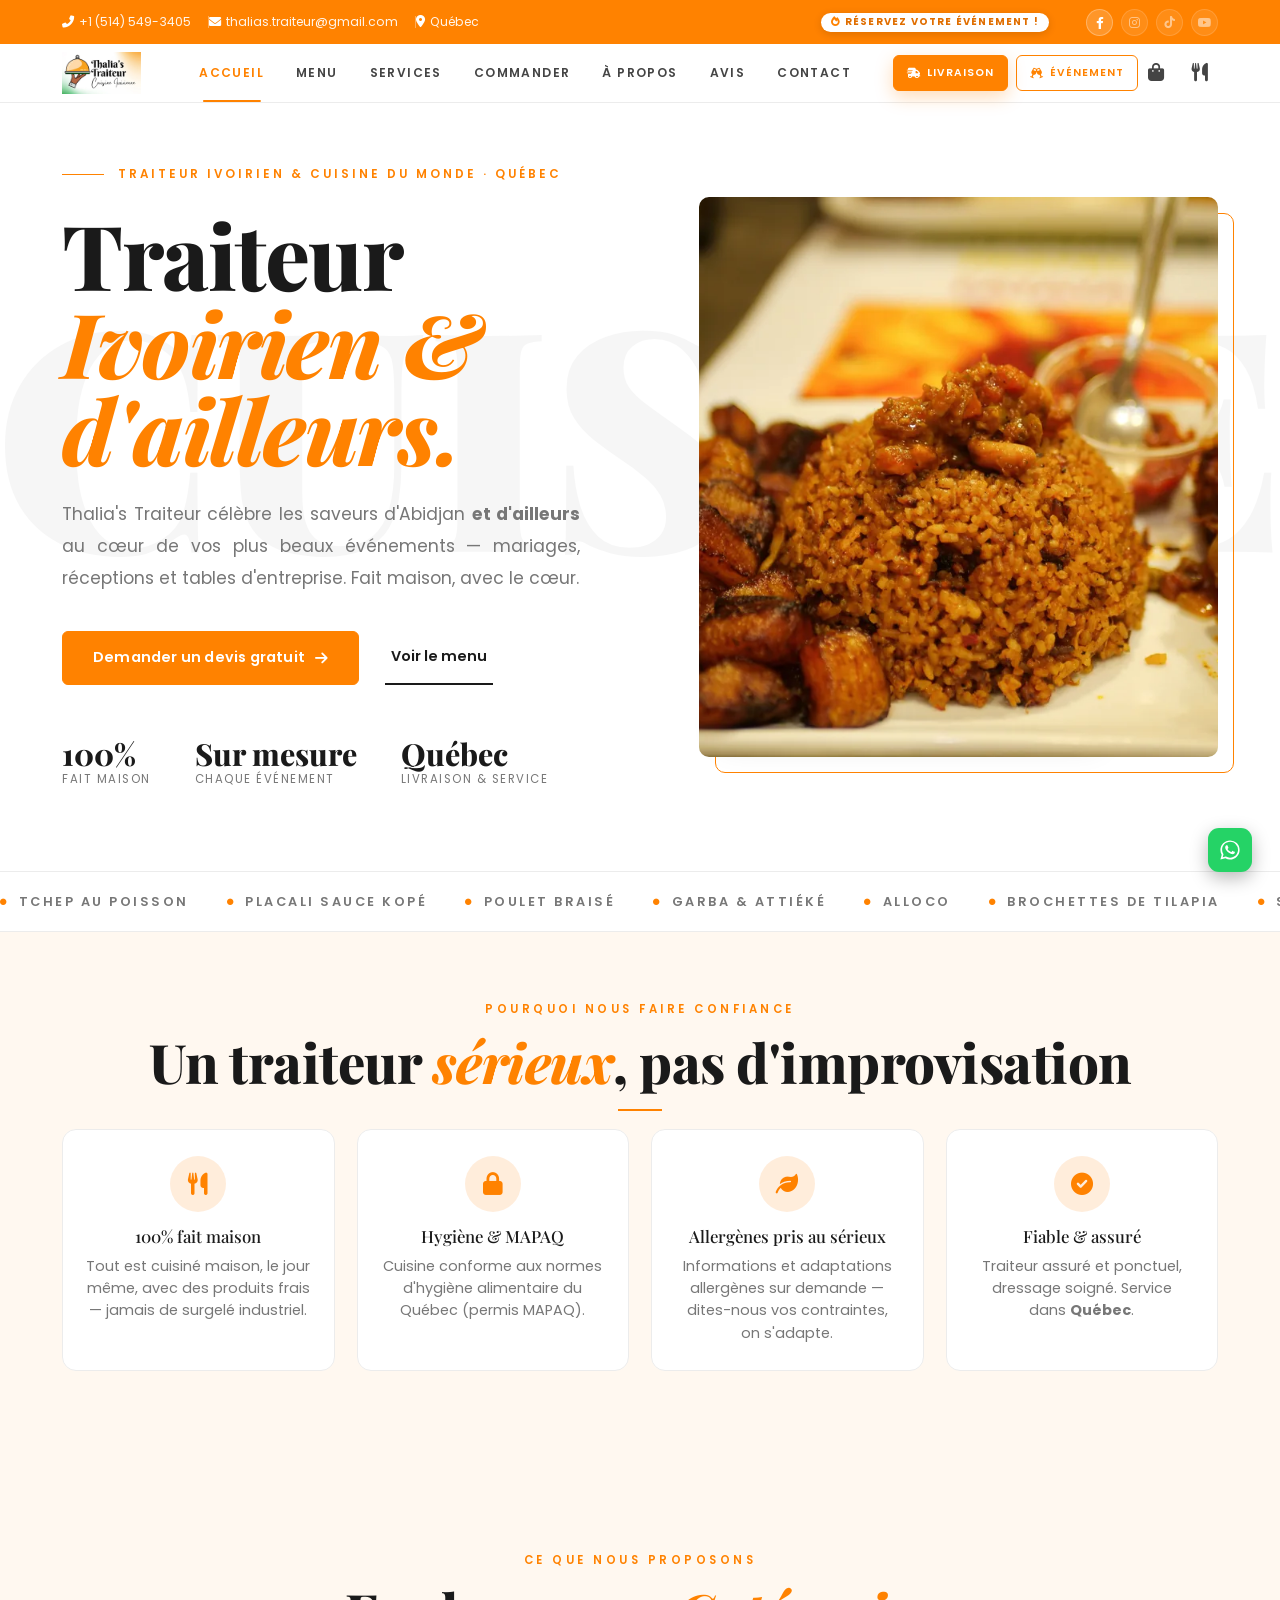
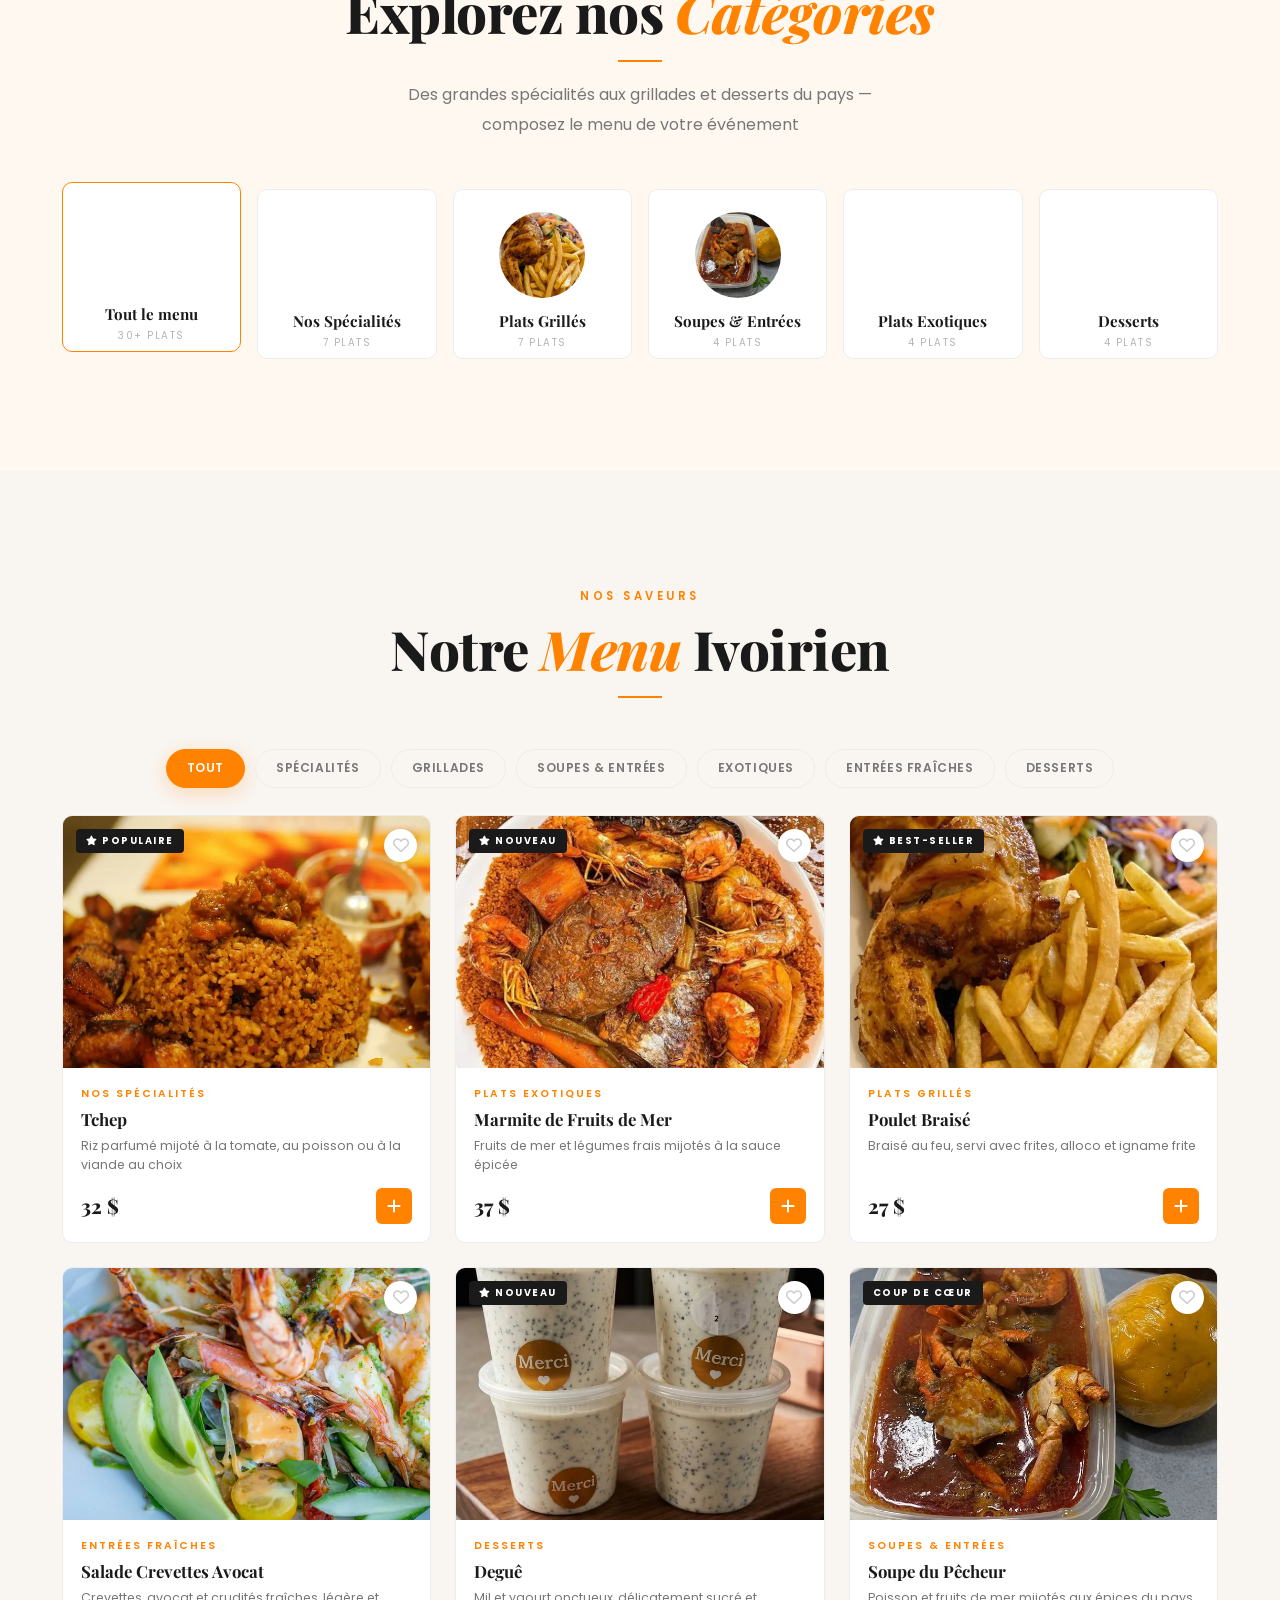
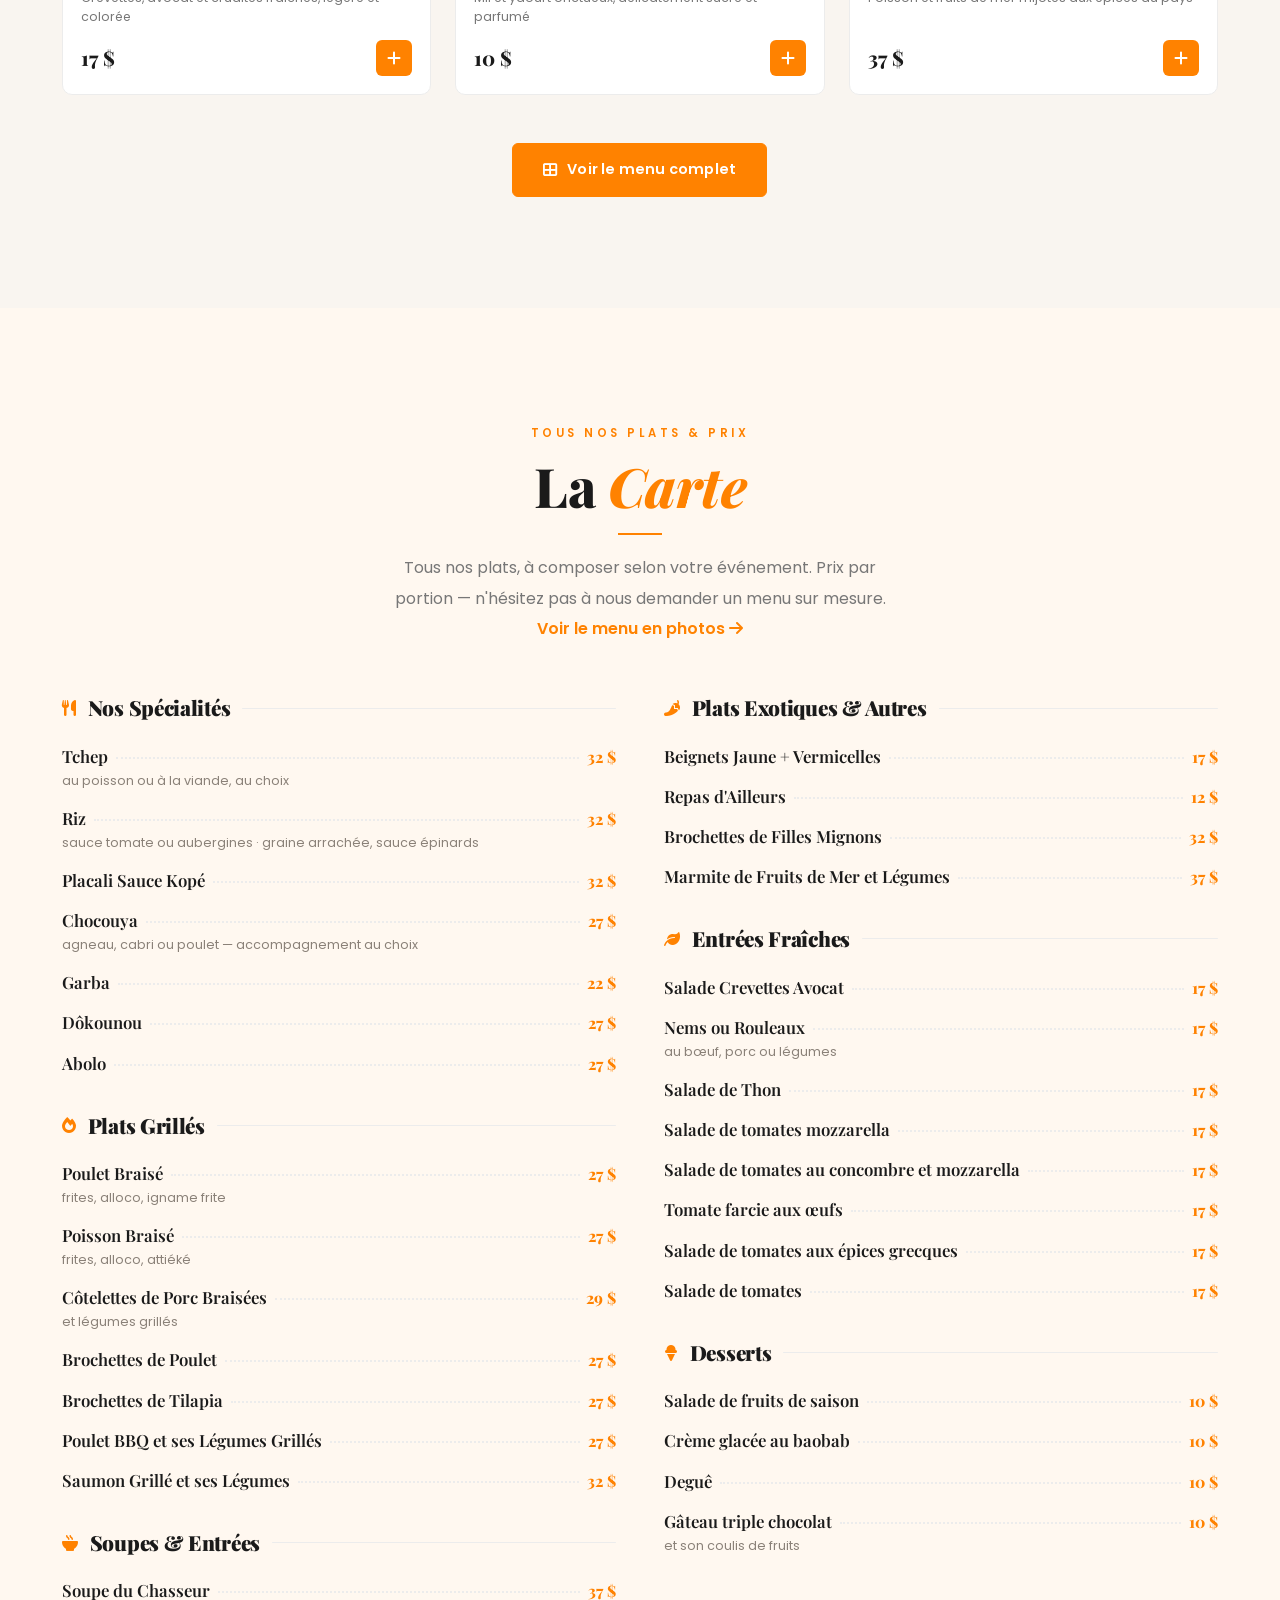
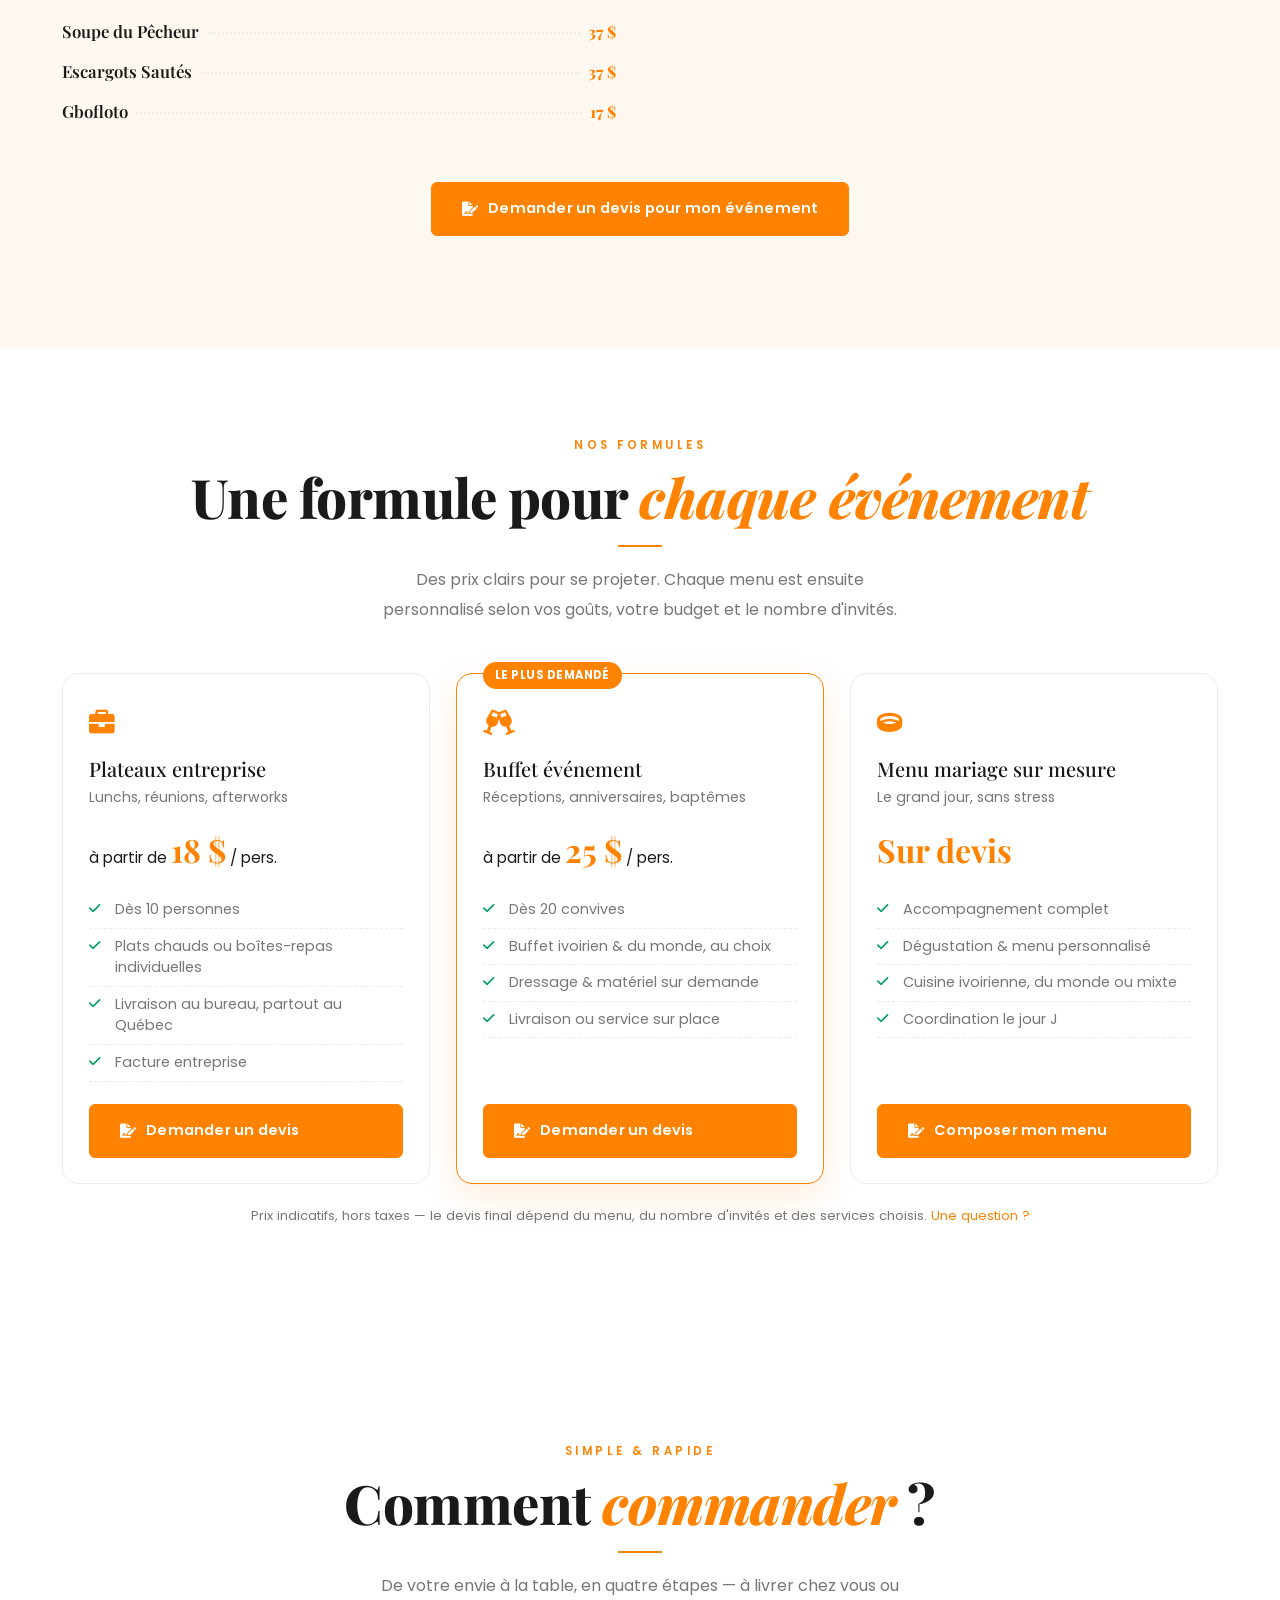
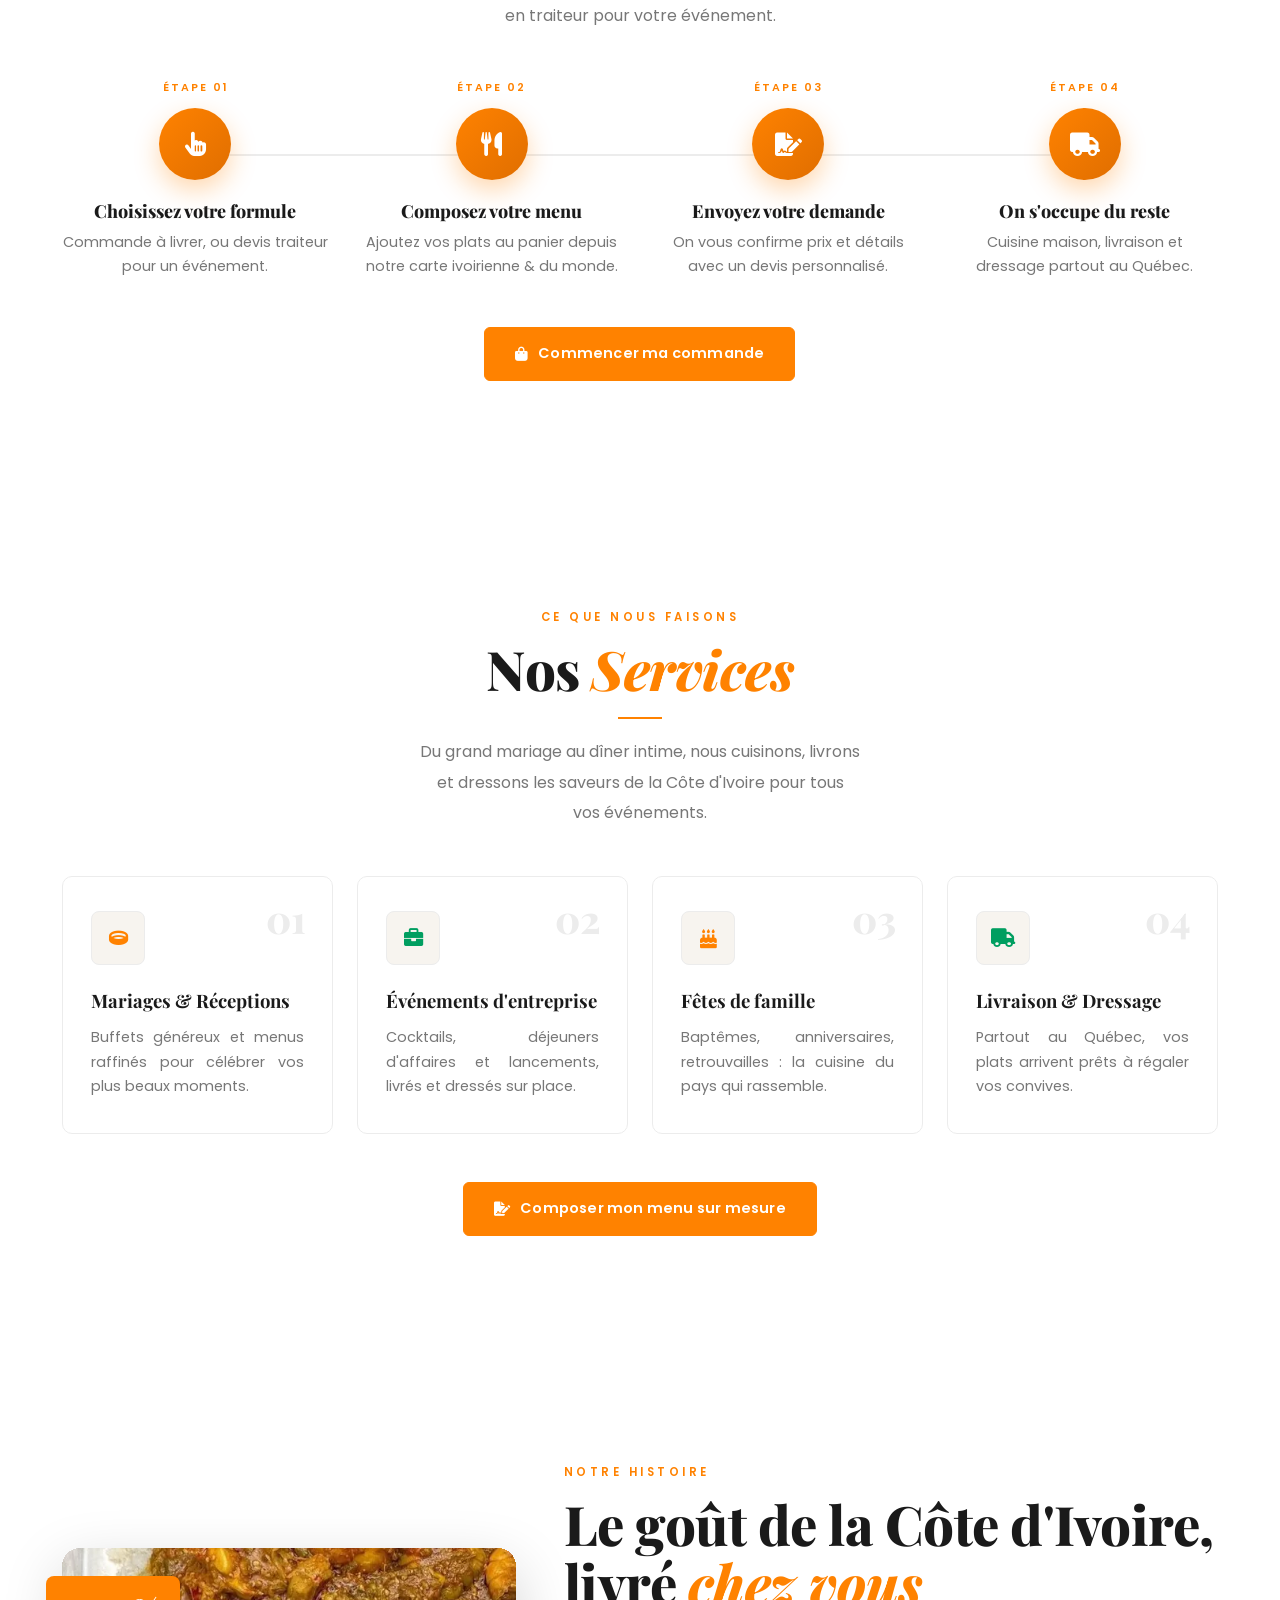
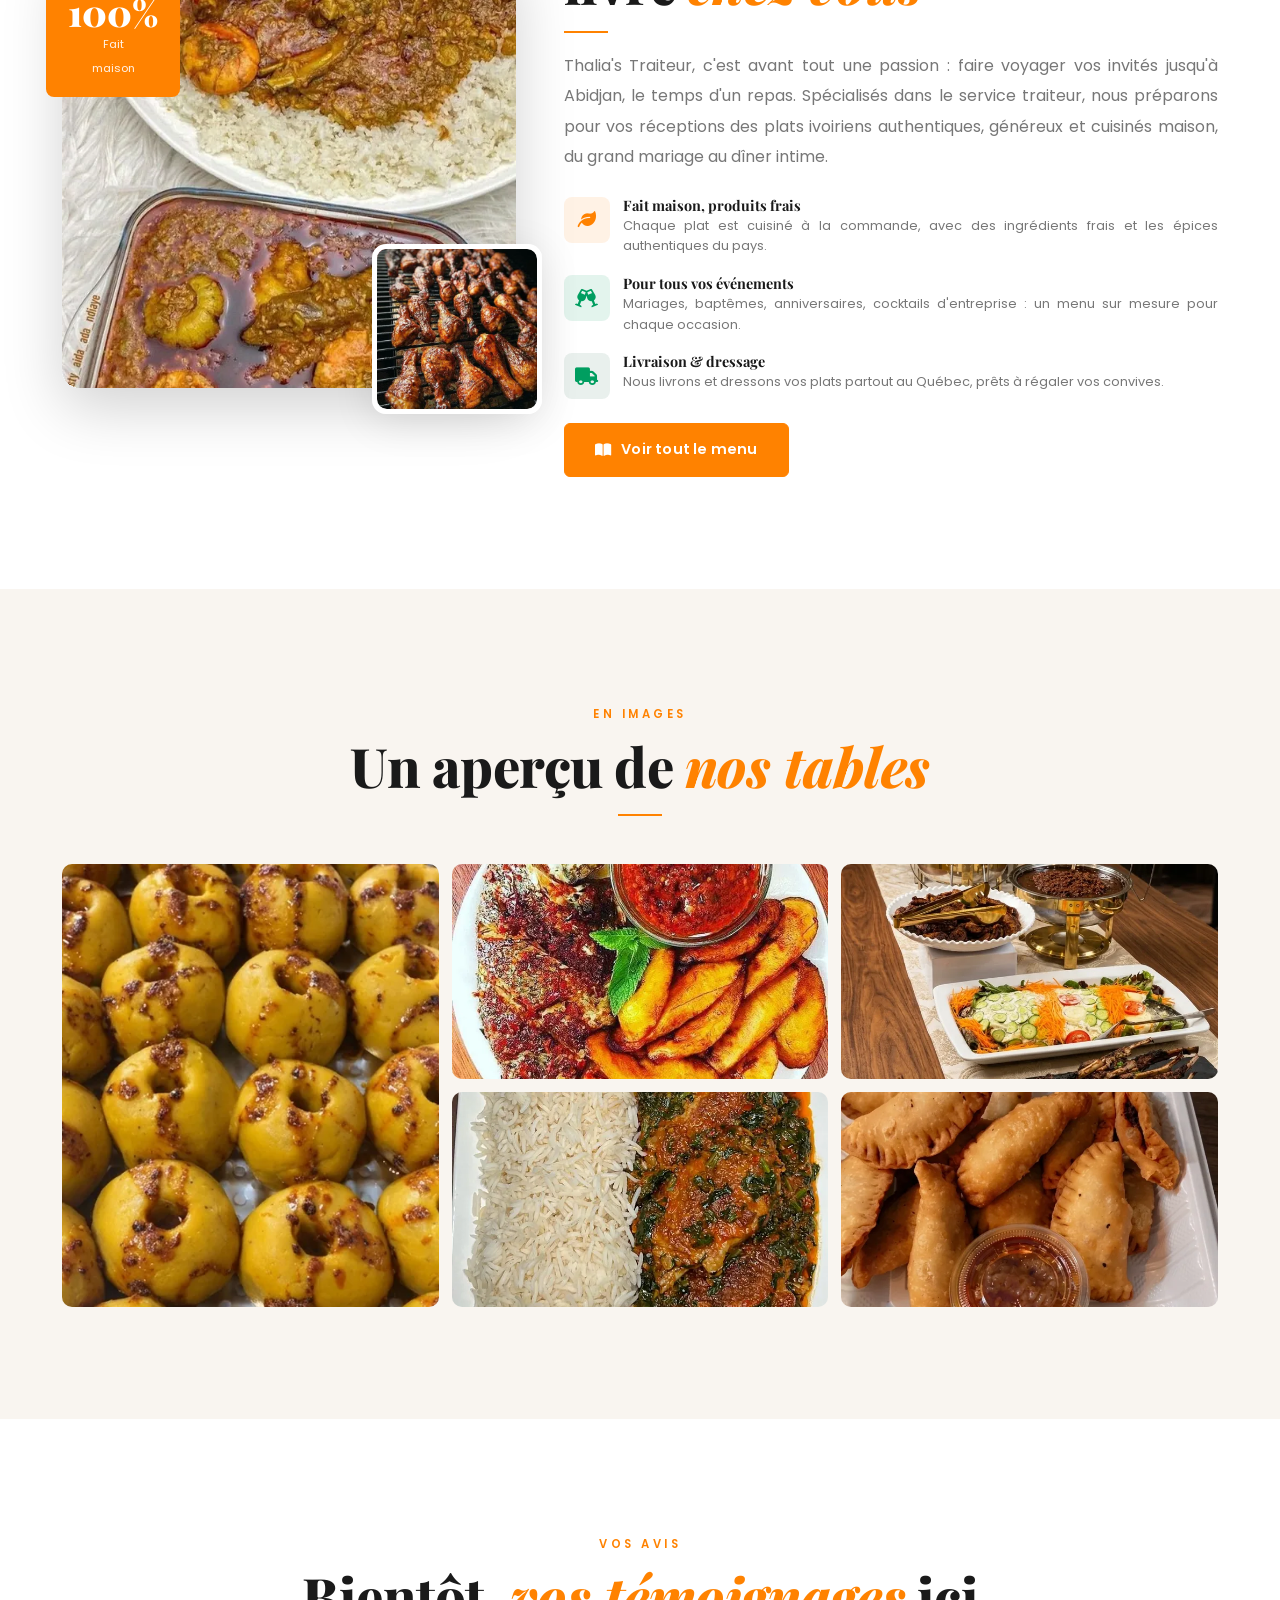
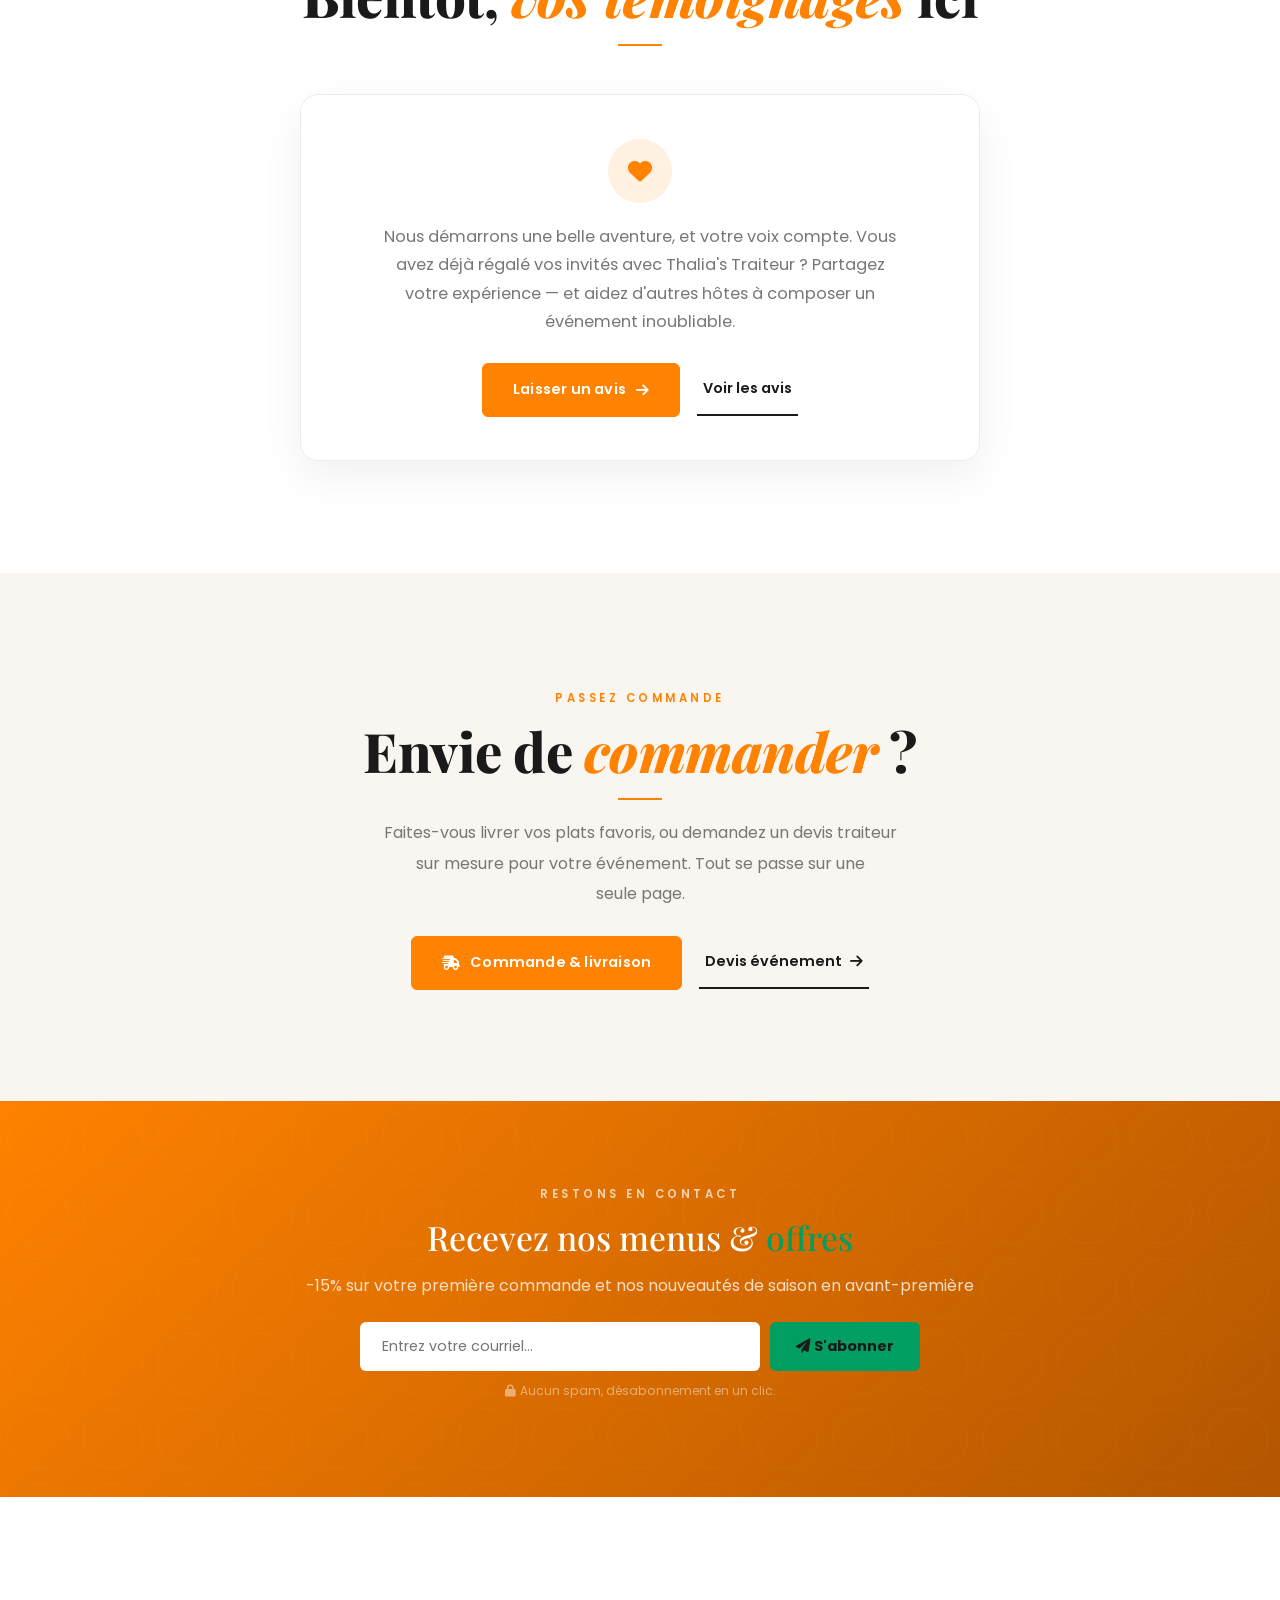
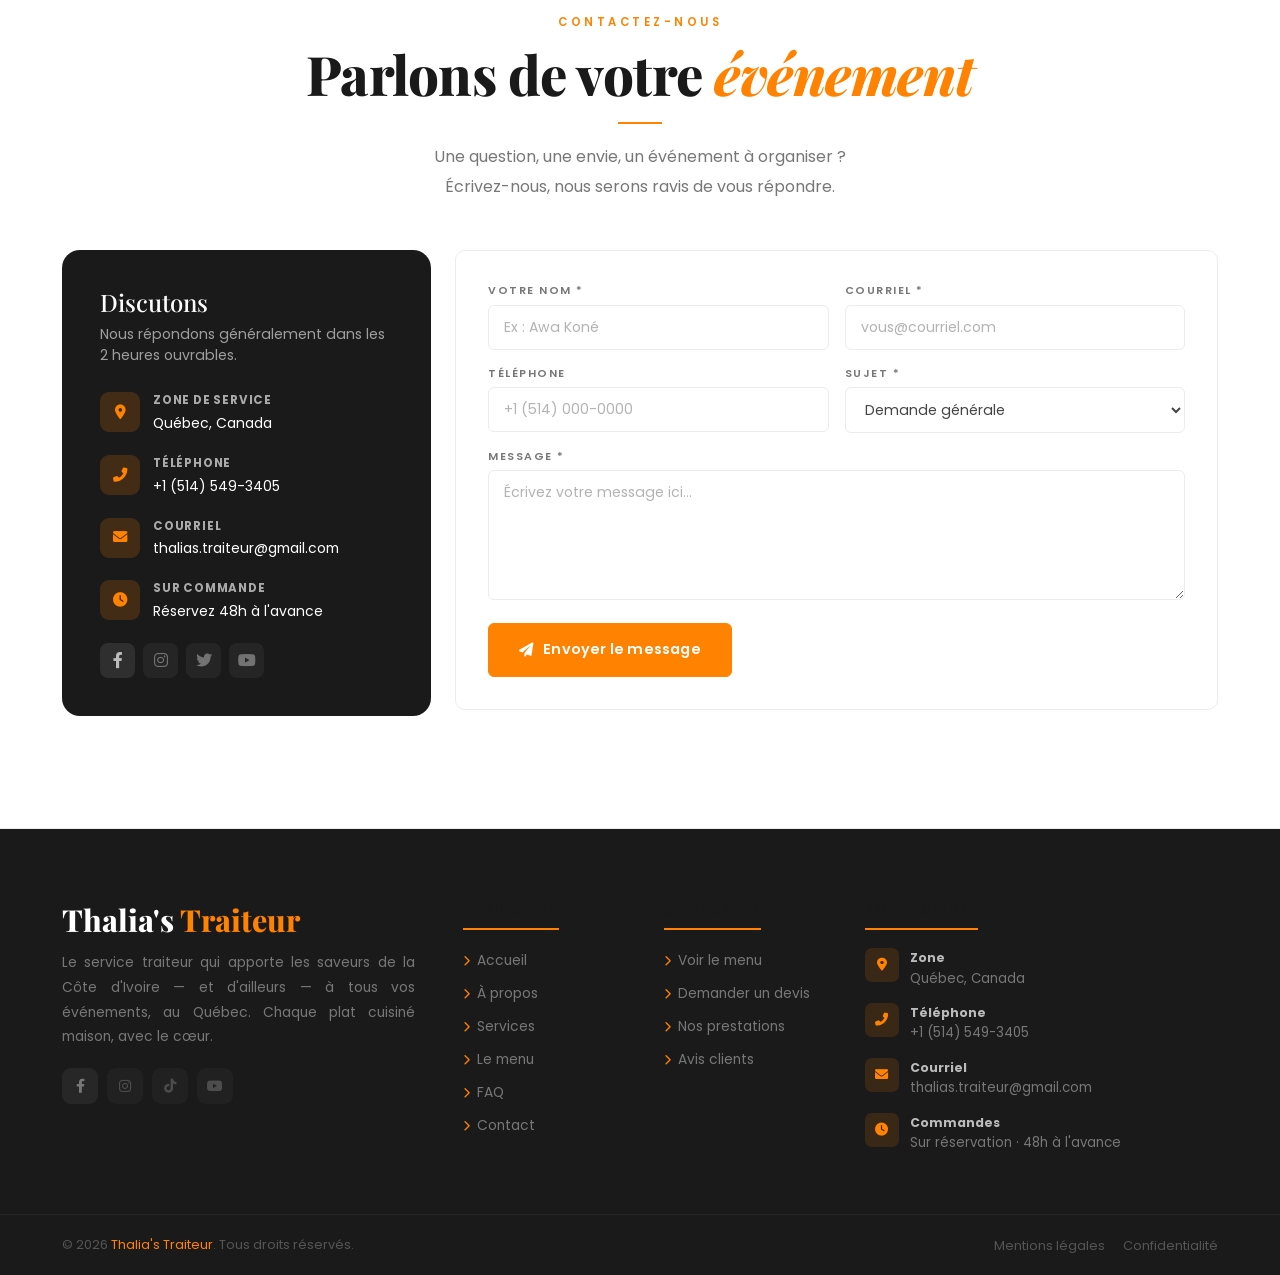
==== ThaliasTraiteur/index.html @ 2bbce288 "Remove Repas d'Ailleurs and add auto-rotating hero slideshow - Repas d'Ailleurs had no real identity" ====
<!DOCTYPE html>
<html lang="fr-CA">

<head>
   <meta charset="UTF-8">
   <meta http-equiv="X-UA-Compatible" content="IE=edge">
   <meta name="viewport" content="width=device-width, initial-scale=1">
   <meta name="author" content="Thalia's Traiteur">
   <meta name="description" content="Traiteur ivoirien au Québec : tchep, attiéké, garba et cuisine du monde, faits maison pour mariages, réceptions et événements. Devis gratuit sous 24 h.">
   <title>Traiteur ivoirien &amp; africain au Québec | Thalia's Traiteur</title>
   <link rel="canonical" href="https://thaliastraiteur.com/" />
   <!-- seo.py:jsonld:start -->
   <script type="application/ld+json">
   {
      "@context": "https://schema.org",
      "@graph": [
         {
            "@type": "Caterer",
            "@id": "https://thaliastraiteur.com/#business",
            "name": "Thalia's Traiteur",
            "description": "Traiteur cuisine ivoirienne & du monde au Québec : mariages, réceptions, entreprises. Fait maison.",
            "url": "https://thaliastraiteur.com/",
            "logo": "https://thaliastraiteur.com/img/logo.webp",
            "image": "https://thaliastraiteur.com/img/banner-img.webp",
            "servesCuisine": [
               "Ivoirienne",
               "Africaine",
               "Cuisine du monde"
            ],
            "priceRange": "$$",
            "currenciesAccepted": "CAD",
            "hasMenu": "https://thaliastraiteur.com/menu.html",
            "areaServed": {
               "@type": "AdministrativeArea",
               "name": "Québec"
            },
            "address": {
               "@type": "PostalAddress",
               "addressRegion": "QC",
               "addressCountry": "CA"
            },
            "telephone": "+15145493405",
            "email": "thalias.traiteur@gmail.com",
            "sameAs": [
               "https://www.facebook.com/Thaliastraiteur"
            ]
         },
         {
            "@type": "WebSite",
            "@id": "https://thaliastraiteur.com/#website",
            "name": "Thalia's Traiteur",
            "url": "https://thaliastraiteur.com/",
            "inLanguage": "fr-CA",
            "publisher": {
               "@id": "https://thaliastraiteur.com/#business"
            }
         }
      ]
   }
   </script>
   <!-- seo.py:jsonld:end -->
   <!-- Favicon + SEO / partage — og:url, og:image et canonical sont
        générées en absolu par tools/seo.py (SITE_URL). -->
   <link rel="icon" type="image/png" href="img/favicon.png" />
   <link rel="apple-touch-icon" href="img/favicon.png" />
   <meta name="robots" content="index, follow" />
   <meta name="theme-color" content="#ff8200" />
   <meta property="og:type" content="website" />
   <meta property="og:site_name" content="Thalia's Traiteur" />
   <meta property="og:locale" content="fr_CA" />
   <meta property="og:title" content="Traiteur ivoirien &amp; africain au Québec | Thalia's Traiteur" />
   <meta property="og:description" content="Traiteur ivoirien au Québec : tchep, attiéké, garba et cuisine du monde, faits maison pour mariages, réceptions et événements. Devis gratuit sous 24 h." />
   <meta property="og:image" content="https://thaliastraiteur.com/img/banner-img.webp" />
   <meta property="og:url" content="https://thaliastraiteur.com/" />
   <meta name="twitter:card" content="summary_large_image" />
   <meta name="twitter:title" content="Traiteur ivoirien &amp; africain au Québec | Thalia's Traiteur" />
   <meta name="twitter:description" content="Traiteur ivoirien au Québec : tchep, attiéké, garba et cuisine du monde, faits maison pour mariages, réceptions et événements. Devis gratuit sous 24 h." />
   <meta name="twitter:image" content="https://thaliastraiteur.com/img/banner-img.webp" />

   <!-- Theme: apply saved theme before paint to avoid flash -->
   <script>
      (function () {
         try {
            var t = localStorage.getItem("tt-theme");
            if (t) document.documentElement.setAttribute("data-theme", t);
         } catch (e) {}
      })();
   </script>
   <link rel="preconnect" href="https://fonts.googleapis.com" />
   <link rel="preconnect" href="https://fonts.gstatic.com" crossorigin />
   <link
      href="https://fonts.googleapis.com/css2?family=Playfair+Display:wght@400;700;900&family=Poppins:wght@300;400;500;600;700&family=Dancing+Script:wght@700&display=swap"
      rel="stylesheet" />
   <!-- Bootstrap 5.3 -->
   <link href="css/bootstrap.min.css" rel="stylesheet" />
   <!-- AOS Animate on Scroll -->
   <link href="css/aos.css" rel="stylesheet" />
   <!-- Swiper -->
   <link href="css/swiper-bundle.min.css" rel="stylesheet" />
   <!-- all min css -->
   <link rel="stylesheet" href="css/all.min.css?v=3919fcba" />
   <!-- magnific CSS -->
   <link rel="stylesheet" href="css/magnific-popup.css" />
   <!-- Style CSS -->
   <link rel="stylesheet" href="css/style.css" />
   <!-- Editorial redesign layer -->
   <link rel="stylesheet" href="css/redesign.css" />
   <link rel="stylesheet" href="css/excellence.css" />
   <link rel="stylesheet" href="css/sweetalert2.min.css" />
</head>

<body>
   <!-- ============================================================
         TOP BAR
         ============================================================ -->
   <div id="topbar">
      <div class="container">
         <div class="d-flex justify-content-between align-items-center flex-wrap gap-2">
            <div class="top-contact d-flex flex-wrap">
               <span><i class="fas fa-phone-alt"></i><a href="tel:+15145493405" class="tt-tel">+1 (514) 549-3405</a></span>
               <span><i class="fas fa-envelope"></i>thalias.traiteur@gmail.com</span>
               <span><i class="fas fa-map-marker-alt"></i>Québec</span>
            </div>
            <div class="d-flex align-items-center gap-3">
               <span class="ttag"><i class="fas fa-fire me-1"></i>Réservez votre événement !</span>
               <div class="tsoc">
                  <a href="https://www.facebook.com/Thaliastraiteur" target="_blank" rel="noopener"><i class="fab fa-facebook-f"></i></a>
                  <a href="#" class="soc-soon" title="Bientôt" onclick="return false;"><i class="fab fa-instagram"></i></a>
                  <a href="#" class="soc-soon" title="Bientôt" onclick="return false;"><i class="fab fa-tiktok"></i></a>
                  <a href="#" class="soc-soon" title="Bientôt" onclick="return false;"><i class="fab fa-youtube"></i></a>
               </div>
            </div>
         </div>
      </div>
   </div>
   <!-- ============================================================
         NAVBAR
         ============================================================ -->
   <nav class="navbar navbar-expand-lg" id="nav">
      <div class="container">
         <a class="navbar-brand" href="index.html">
            <img decoding="async" fetchpriority="high" src="img/logo.webp" alt="Thalia's Traiteur - Cuisine ivoirienne & du monde" class="blogo-img" />
         </a>
         <div class="nav-actions d-flex align-items-center gap-2 order-lg-last">
            <button class="tt-cart-btn" data-cart-toggle type="button" title="Mon panier" aria-label="Mon panier"><i class="fas fa-shopping-bag"></i><span class="tt-cart-count">0</span></button>
            <button id="themeToggle" class="tt-theme-btn" type="button" title="Changer de thème" aria-label="Changer de thème"><i class="fas fa-palette"></i></button>
            <button class="navbar-toggler border-0 d-lg-none" type="button" data-bs-toggle="collapse" data-bs-target="#navmenu" aria-label="Ouvrir le menu"><i class="fas fa-bars"></i></button>
         </div>
         <div class="collapse navbar-collapse order-lg-2" id="navmenu">
            <ul class="navbar-nav mx-auto">
               <li class="nav-item"><a class="nav-link active" href="#hero">Accueil</a></li>
               <li class="nav-item"><a class="nav-link" href="menu.html">Menu</a></li>
               <li class="nav-item"><a class="nav-link" href="services.html">Services</a></li>
               <li class="nav-item"><a class="nav-link" href="commander.html">Commander</a></li>
               <li class="nav-item"><a class="nav-link" href="apropos.html">À propos</a></li>
               <li class="nav-item"><a class="nav-link" href="avis.html">Avis</a></li>
               <li class="nav-item"><a class="nav-link" href="contact.html">Contact</a></li>
            </ul>
            <div class="nav-orders">
               <a href="menu.html" class="nav-ord nav-ord--liv" data-set-order="livraison" title="Commander pour livraison"><i class="fas fa-truck-fast"></i>Livraison</a>
               <a href="menu.html" class="nav-ord nav-ord--evt" data-set-order="evenement" title="Commander pour un événement"><i class="fas fa-champagne-glasses"></i>Événement</a>
            </div>
         </div>
      </div>
   </nav>
   <!-- ============================================================
         FIX 1 � SEARCH OVERLAY POPUP
         ============================================================ -->
   <div id="searchOv">
      <button class="sovclose" id="searchClose"><i class="fas fa-times"></i></button>
      <div class="sovbox">
         <h4>Une envie de saveurs d'Abidjan ?</h4>
         <div class="sovinput">
            <input type="text" id="searchInput" placeholder="Tchep, placali, poulet braisé, garba..." autocomplete="off" />
            <button><i class="fas fa-search"></i></button>
         </div>
         <!-- Categories inside search box -->
         <div class="sovcats">
            <div class="sovcat active" data-cat="all">
               <img loading="lazy" decoding="async" src="img/dishes/tchep.webp" alt="" />Tout
            </div>
            <div class="sovcat" data-cat="specialites">
               <img loading="lazy" decoding="async" src="img/dishes/tchep.webp" alt="" />Spécialités
            </div>
            <div class="sovcat" data-cat="grillades">
               <img loading="lazy" decoding="async" src="img/dishes/poulet-braise.webp" alt="" />Grillades
            </div>
            <div class="sovcat" data-cat="soupes">
               <img loading="lazy" decoding="async" src="img/dishes/soupe-chasseur.webp" alt="" />Soupes &amp; Entrées
            </div>
            <div class="sovcat" data-cat="exotiques">
               <img loading="lazy" decoding="async" src="img/dishes/marmite.webp" alt="" />Plats Exotiques
            </div>
            <div class="sovcat" data-cat="fraiches">
               <img loading="lazy" decoding="async" src="img/menu/4.webp" alt="" />Entrées Fraîches
            </div>
            <div class="sovcat" data-cat="desserts">
               <img loading="lazy" decoding="async" src="img/menu/5.webp" alt="" />Desserts
            </div>
         </div>
         <div class="sovtrend">
            <p><i class="fas fa-fire me-1" style="color:var(--secondary);"></i>Recherches populaires</p>
            <span class="ttag">Tchep</span>
            <span class="ttag">Placali Sauce Kopé</span>
            <span class="ttag">Poulet Braisé</span>
            <span class="ttag">Garba</span>
            <span class="ttag">Attiéké</span>
            <span class="ttag">Alloco</span>
         </div>
      </div>
   </div>
   <!-- ============================================================
         HERO
         ============================================================ -->
   <section id="hero">
      <div class="hbgtxt">CUISINE</div>
      <div class="container">
         <div class="hero-inner">
            <div class="hero-copy" data-aos="fade-up">
               <div class="hero-eyebrow">Traiteur ivoirien &amp; cuisine du monde · Québec</div>
               <h1 class="hero-title">Traiteur<br /><em>Ivoirien &amp; d'ailleurs.</em></h1>
               <p class="hero-sub">Thalia's Traiteur célèbre les saveurs d'Abidjan <b>et d'ailleurs</b> au cœur de vos
                  plus beaux événements — mariages, réceptions et tables d'entreprise. Fait maison, avec le cœur.</p>
               <div class="hero-actions">
                  <a href="commander.html" class="btn-ed--solid">Demander un devis gratuit <i class="fas fa-arrow-right"></i></a>
                  <a href="menu.html" class="btn-ed--ghost">Voir le menu</a>
               </div>
               <div class="hero-meta">
                  <div><b>100%</b><span>Fait maison</span></div>
                  <div><b>Sur mesure</b><span>Chaque événement</span></div>
                  <div><b>Québec</b><span>Livraison &amp; service</span></div>
               </div>
            </div>
            <div class="hero-media" data-aos="fade-left">
               <img class="hs-slide active" decoding="async" fetchpriority="high" src="img/banner-img.webp" alt="Poulet grillé signature Thalia's Traiteur" />
               <img class="hs-slide" loading="lazy" decoding="async" src="img/dishes/tchep.webp" alt="Tchep, riz au poisson ou à la viande" />
               <img class="hs-slide" loading="lazy" decoding="async" src="img/dishes/chocouya.webp" alt="Chocouya, agneau, cabri ou poulet" />
               <img class="hs-slide" loading="lazy" decoding="async" src="img/dishes/marmite.webp" alt="Marmite de fruits de mer et légumes" />
               <img class="hs-slide" loading="lazy" decoding="async" src="img/dishes/garba.webp" alt="Garba, thon frit et attiéké" />
               <div class="hero-media-cap"><i class="fas fa-utensils"></i>Cuisine ivoirienne &amp; du monde, faite maison</div>
            </div>
         </div>
      </div>
   </section>
   <!-- MARQUEE -->
   <div class="mqsec">
      <div class="mqtrack">
         <div class="mqitem"><i class="fas fa-circle"></i>Tchep au Poisson</div>
         <div class="mqitem"><i class="fas fa-circle"></i>Placali Sauce Kopé</div>
         <div class="mqitem"><i class="fas fa-circle"></i>Poulet Braisé</div>
         <div class="mqitem"><i class="fas fa-circle"></i>Garba &amp; Attiéké</div>
         <div class="mqitem"><i class="fas fa-circle"></i>Alloco</div>
         <div class="mqitem"><i class="fas fa-circle"></i>Brochettes de Tilapia</div>
         <div class="mqitem"><i class="fas fa-circle"></i>Soupe du Pêcheur</div>
         <div class="mqitem"><i class="fas fa-circle"></i>Tchep au Poisson</div>
         <div class="mqitem"><i class="fas fa-circle"></i>Placali Sauce Kopé</div>
         <div class="mqitem"><i class="fas fa-circle"></i>Poulet Braisé</div>
         <div class="mqitem"><i class="fas fa-circle"></i>Garba &amp; Attiéké</div>
         <div class="mqitem"><i class="fas fa-circle"></i>Alloco</div>
         <div class="mqitem"><i class="fas fa-circle"></i>Brochettes de Tilapia</div>
         <div class="mqitem"><i class="fas fa-circle"></i>Soupe du Pêcheur</div>
      </div>
   </div>
   <!-- TRUST / CONFIANCE -->
   <section id="trust">
      <div class="container">
         <div class="text-center" data-aos="fade-up">
            <span class="slbl">Pourquoi nous faire confiance</span>
            <h2 class="stitle">Un traiteur <span>sérieux</span>, pas d'improvisation</h2>
            <div class="sline"></div>
         </div>
         <div class="trustgrid">
            <div class="trustcard" data-aos="fade-up">
               <div class="tc-ic"><i class="fas fa-utensils"></i></div>
               <h4>100% fait maison</h4>
               <p>Tout est cuisiné maison, le jour même, avec des produits frais — jamais de surgelé industriel.</p>
            </div>
            <div class="trustcard" data-aos="fade-up" data-aos-delay="60">
               <div class="tc-ic"><i class="fas fa-lock"></i></div>
               <h4>Hygiène &amp; MAPAQ</h4>
               <p data-mapaq>Cuisine conforme aux normes d'hygiène alimentaire du Québec (permis MAPAQ).</p>
            </div>
            <div class="trustcard" data-aos="fade-up" data-aos-delay="120">
               <div class="tc-ic"><i class="fas fa-leaf"></i></div>
               <h4>Allergènes pris au sérieux</h4>
               <p>Informations et adaptations allergènes sur demande — dites-nous vos contraintes, on s'adapte.</p>
            </div>
            <div class="trustcard" data-aos="fade-up" data-aos-delay="180">
               <div class="tc-ic"><i class="fas fa-check-circle"></i></div>
               <h4>Fiable &amp; assuré</h4>
               <p data-zone>Traiteur assuré et ponctuel, dressage soigné. Service partout au Québec.</p>
            </div>
         </div>
      </div>
   </section>
   <!-- CATEGORY -->
      <section id="category">
      <div class="container">
         <div class="text-center mb-5" data-aos="fade-up">
            <span class="slbl">Ce que nous proposons</span>
            <h2 class="stitle">Explorez nos <span>Catégories</span></h2>
            <div class="sline"></div>
            <p class="sdesc mx-auto" style="max-width:480px;">Des grandes spécialités aux grillades et desserts du pays —
               composez le menu de votre événement</p>
         </div>
         <div class="row g-3 justify-content-center">
            <div class="col-6 col-sm-4 col-md-3 col-lg-2" data-aos="zoom-in" data-aos-delay="0">
               <div class="catcard active" data-filter="all">
                  <img loading="lazy" decoding="async" class="catimg" src="img/category/1.webp" alt="" />
                  <div class="catnm">Tout le menu</div>
                  <div class="catct">30+ plats</div>
               </div>
            </div>
            <div class="col-6 col-sm-4 col-md-3 col-lg-2" data-aos="zoom-in" data-aos-delay="70">
               <div class="catcard" data-filter="specialites">
                  <img loading="lazy" decoding="async" class="catimg" src="img/category/2.webp" alt="" />
                  <div class="catnm">Nos Spécialités</div>
                  <div class="catct">7 plats</div>
               </div>
            </div>
            <div class="col-6 col-sm-4 col-md-3 col-lg-2" data-aos="zoom-in" data-aos-delay="140">
               <div class="catcard" data-filter="grillades">
                  <img loading="lazy" decoding="async" class="catimg" src="img/category/3.webp" alt="" />
                  <div class="catnm">Plats Grillés</div>
                  <div class="catct">7 plats</div>
               </div>
            </div>
            <div class="col-6 col-sm-4 col-md-3 col-lg-2" data-aos="zoom-in" data-aos-delay="210">
               <div class="catcard" data-filter="soupes">
                  <img loading="lazy" decoding="async" class="catimg" src="img/category/4.webp" alt="" />
                  <div class="catnm">Soupes &amp; Entrées</div>
                  <div class="catct">4 plats</div>
               </div>
            </div>
            <div class="col-6 col-sm-4 col-md-3 col-lg-2" data-aos="zoom-in" data-aos-delay="280">
               <div class="catcard" data-filter="exotiques">
                  <img loading="lazy" decoding="async" class="catimg" src="img/category/5.webp" alt="" />
                  <div class="catnm">Plats Exotiques</div>
                  <div class="catct">4 plats</div>
               </div>
            </div>
            <div class="col-6 col-sm-4 col-md-3 col-lg-2" data-aos="zoom-in" data-aos-delay="350">
               <div class="catcard" data-filter="desserts">
                  <img loading="lazy" decoding="async" class="catimg" src="img/category/6.webp" alt="" />
                  <div class="catnm">Desserts</div>
                  <div class="catct">4 plats</div>
               </div>
            </div>
         </div>
      </div>
   </section>
   <section id="menu">
      <div class="container">
         <div class="text-center mb-5" data-aos="fade-up">
            <span class="slbl">Nos saveurs</span>
            <h2 class="stitle">Notre <span>Menu</span> Ivoirien</h2>
            <div class="sline"></div>
         </div>
         <!-- FIX 3 � filter buttons -->
         <div class="text-center mb-4" data-aos="fade-up">
            <button class="filtbtn active" data-f="all">Tout</button>
            <button class="filtbtn" data-f="specialites">Spécialités</button>
            <button class="filtbtn" data-f="grillades">Grillades</button>
            <button class="filtbtn" data-f="soupes">Soupes &amp; Entrées</button>
            <button class="filtbtn" data-f="exotiques">Exotiques</button>
            <button class="filtbtn" data-f="fraiches">Entrées Fraîches</button>
            <button class="filtbtn" data-f="desserts">Desserts</button>
         </div>
         <div class="row g-4" id="mgrid">
            <!-- CARD 1: Tchep (Spécialités) -->
            <div class="col-sm-6 col-lg-4 mwrap" data-c="specialites" data-aos="fade-up">
               <div class="mcard" data-img="img/dishes/tchep.webp" data-title="Tchep" data-cat="Nos Spécialités"
                  data-price="32 $" data-old="" data-rating="5.0" data-reviews="214" data-cal="1 pers."
                  data-time="48h"
                  data-desc="Le grand classique festif ivoirien : riz parfumé mijoté à la tomate, servi au poisson ou à la viande au choix. Généreux, coloré et plein de saveurs."
                  data-tags="Signature,Riz,Au choix">
                  <div class="mimg">
                     <img loading="lazy" decoding="async" src="img/dishes/tchep.webp" alt="Tchep" />
                     <div class="mbdg hot"><i class="fas fa-star"></i> Populaire</div>
                     <div class="mhrt"><i class="far fa-heart"></i></div>
                  </div>
                  <div class="mbody">
                     <div class="mcat">Nos Spécialités</div>
                     <div class="mtit">Tchep</div>
                     <div class="mdesc">Riz parfumé mijoté à la tomate, au poisson ou à la viande au choix
                     </div>
                     <div class="mfoot">
                        <div>
                           <div class="mprice">32 $</div>
                           <div class="mstars"><i class="fas fa-star"></i> <span
                                 style="color:#bbb;font-size:.7rem;">(214)</span></div>
                        </div>
                        <button class="madd" title="Voir le détail"><i class="fas fa-plus"></i></button>
                     </div>
                  </div>
               </div>
            </div>
            <!-- CARD 2: Marmite de Fruits de Mer (Plats Exotiques) -->
            <div class="col-sm-6 col-lg-4 mwrap" data-c="exotiques" data-aos="fade-up" data-aos-delay="80">
               <div class="mcard" data-img="img/dishes/marmite.webp" data-title="Marmite de Fruits de Mer et Légumes" data-cat="Plats Exotiques"
                  data-price="37 $" data-old="" data-rating="4.9" data-reviews="64" data-cal="1 pers."
                  data-time="48h"
                  data-desc="Une généreuse marmite de fruits de mer et de légumes frais, mijotée dans une sauce épicée aux parfums d'Afrique de l'Ouest."
                  data-tags="Fruits de mer,Généreux,Épicé">
                  <div class="mimg">
                     <img loading="lazy" decoding="async" src="img/dishes/marmite.webp" alt="Marmite de Fruits de Mer et Légumes" />
                     <div class="mbdg new"><i class="fas fa-star"></i> Nouveau</div>
                     <div class="mhrt"><i class="far fa-heart"></i></div>
                  </div>
                  <div class="mbody">
                     <div class="mcat">Plats Exotiques</div>
                     <div class="mtit">Marmite de Fruits de Mer</div>
                     <div class="mdesc">Fruits de mer et légumes frais mijotés à la sauce épicée
                     </div>
                     <div class="mfoot">
                        <div>
                           <div class="mprice">37 $</div>
                           <div class="mstars"><i class="fas fa-star"></i> <span
                                 style="color:#bbb;font-size:.7rem;">(64)</span></div>
                        </div>
                        <button class="madd" title="Voir le détail"><i class="fas fa-plus"></i></button>
                     </div>
                  </div>
               </div>
            </div>
            <!-- CARD 3: Poulet Braisé (Grillades) -->
            <div class="col-sm-6 col-lg-4 mwrap" data-c="grillades" data-aos="fade-up" data-aos-delay="160">
               <div class="mcard" data-img="img/dishes/poulet-braise.webp" data-title="Poulet Braisé" data-cat="Plats Grillés"
                  data-price="27 $" data-old="" data-rating="4.9" data-reviews="176" data-cal="1 pers."
                  data-time="48h"
                  data-desc="Poulet mariné aux épices puis braisé au feu, servi avec frites, alloco et igname frite. Une valeur sûre qui fait l'unanimité."
                  data-tags="Braisé,Populaire,Grillé">
                  <div class="mimg">
                     <img loading="lazy" decoding="async" src="img/dishes/poulet-braise.webp" alt="Poulet Braisé" />
                     <div class="mbdg"><i class="fas fa-star"></i> Best-seller</div>
                     <div class="mhrt"><i class="far fa-heart"></i></div>
                  </div>
                  <div class="mbody">
                     <div class="mcat">Plats Grillés</div>
                     <div class="mtit">Poulet Braisé</div>
                     <div class="mdesc">Braisé au feu, servi avec frites, alloco et igname frite</div>
                     <div class="mfoot">
                        <div>
                           <div class="mprice">27 $</div>
                           <div class="mstars"><i class="fas fa-star"></i> <span
                                 style="color:#bbb;font-size:.7rem;">(176)</span></div>
                        </div>
                        <button class="madd" title="Voir le détail"><i class="fas fa-plus"></i></button>
                     </div>
                  </div>
               </div>
            </div>
            <!-- CARD 4: Salade Crevettes Avocat (Entrées Fraîches) -->
            <div class="col-sm-6 col-lg-4 mwrap" data-c="fraiches" data-aos="fade-up">
               <div class="mcard" data-img="img/dishes/salade-crevettes-avocat.webp" data-title="Salade Crevettes Avocat" data-cat="Entrées Fraîches"
                  data-price="17 $" data-old="" data-rating="4.7" data-reviews="51" data-cal="1 pers." data-time="48h"
                  data-desc="Crevettes fraîches, avocat fondant et crudités croquantes : une entrée légère, colorée et pleine de fraîcheur pour ouvrir le repas."
                  data-tags="Frais,Léger,Entrée">
                  <div class="mimg">
                     <img loading="lazy" decoding="async" src="img/dishes/salade-crevettes-avocat.webp" alt="Salade Crevettes Avocat" />
                     <div class="mhrt"><i class="far fa-heart"></i></div>
                  </div>
                  <div class="mbody">
                     <div class="mcat">Entrées Fraîches</div>
                     <div class="mtit">Salade Crevettes Avocat</div>
                     <div class="mdesc">Crevettes, avocat et crudités fraîches, légère et colorée</div>
                     <div class="mfoot">
                        <div>
                           <div class="mprice">17 $</div>
                           <div class="mstars"><i class="fas fa-star"></i> <span
                                 style="color:#bbb;font-size:.7rem;">(51)</span></div>
                        </div>
                        <button class="madd" title="Voir le détail"><i class="fas fa-plus"></i></button>
                     </div>
                  </div>
               </div>
            </div>
            <!-- CARD 5: Deguê (Desserts) -->
            <div class="col-sm-6 col-lg-4 mwrap" data-c="desserts" data-aos="fade-up" data-aos-delay="80">
               <div class="mcard" data-img="img/dishes/degue.webp" data-title="Deguê" data-cat="Desserts"
                  data-price="10 $" data-old="" data-rating="4.9" data-reviews="73" data-cal="1 pers." data-time="48h"
                  data-desc="Dessert traditionnel à base de mil et de yaourt onctueux, délicatement sucré et parfumé. La touche gourmande qui clôt le repas en douceur."
                  data-tags="Sucré,Traditionnel,Onctueux">
                  <div class="mimg">
                     <img loading="lazy" decoding="async" src="img/dishes/degue.webp" alt="Deguê" />
                     <div class="mbdg new"><i class="fas fa-star"></i> Nouveau</div>
                     <div class="mhrt"><i class="far fa-heart"></i></div>
                  </div>
                  <div class="mbody">
                     <div class="mcat">Desserts</div>
                     <div class="mtit">Deguê</div>
                     <div class="mdesc">Mil et yaourt onctueux, délicatement sucré et parfumé</div>
                     <div class="mfoot">
                        <div>
                           <div class="mprice">10 $</div>
                           <div class="mstars"><i class="fas fa-star"></i> <span
                                 style="color:#bbb;font-size:.7rem;">(73)</span></div>
                        </div>
                        <button class="madd" title="Voir le détail"><i class="fas fa-plus"></i></button>
                     </div>
                  </div>
               </div>
            </div>
            <!-- CARD 6: Soupe du Pêcheur (Soupes & Entrées) -->
            <div class="col-sm-6 col-lg-4 mwrap" data-c="soupes" data-aos="fade-up" data-aos-delay="160">
               <div class="mcard" data-img="img/dishes/soupe-pecheur.webp" data-title="Soupe du Pêcheur" data-cat="Soupes &amp; Entrées"
                  data-price="37 $" data-old="" data-rating="4.8" data-reviews="92" data-cal="1 pers." data-time="48h"
                  data-desc="Soupe riche en poisson et fruits de mer, longuement mijotée aux épices du pays. Réconfortante et parfumée, une entrée qui réchauffe le cœur."
                  data-tags="Poisson,Épicé,Réconfortant">
                  <div class="mimg">
                     <img loading="lazy" decoding="async" src="img/dishes/soupe-pecheur.webp" alt="Soupe du Pêcheur" />
                     <div class="mbdg hot">Coup de cœur</div>
                     <div class="mhrt"><i class="far fa-heart"></i></div>
                  </div>
                  <div class="mbody">
                     <div class="mcat">Soupes &amp; Entrées</div>
                     <div class="mtit">Soupe du Pêcheur</div>
                     <div class="mdesc">Poisson et fruits de mer mijotés aux épices du pays</div>
                     <div class="mfoot">
                        <div>
                           <div class="mprice">37 $</div>
                           <div class="mstars"><i class="fas fa-star"></i> <span
                                 style="color:#bbb;font-size:.7rem;">(92)</span></div>
                        </div>
                        <button class="madd" title="Voir le détail"><i class="fas fa-plus"></i></button>
                     </div>
                  </div>
               </div>
            </div>
         </div>
         <!-- end #mgrid -->
         <div class="text-center mt-5"><a href="menu.html" class="btn-red"><i class="fas fa-th-large"></i>Voir le menu complet</a>
         </div>
      </div>
   </section>
   <section id="fullmenu">
      <div class="container">
         <div class="text-center mb-5" data-aos="fade-up">
            <span class="slbl">Tous nos plats &amp; prix</span>
            <h2 class="stitle">La <span>Carte</span></h2>
            <div class="sline"></div>
            <p class="sdesc mx-auto" style="max-width:520px;">Tous nos plats, à composer selon votre événement.
               Prix par portion — n'hésitez pas à nous demander un menu sur mesure.
               <br><a href="menu.html" style="color:var(--primary);font-weight:600;">Voir le menu en photos <i class="fas fa-arrow-right"></i></a></p>
         </div>
         <div class="row g-5">
            <!-- COLUMN 1 -->
            <div class="col-lg-6" data-aos="fade-up">
               <div class="fmcat">
                  <div class="fmhead"><i class="fas fa-utensils"></i>Nos Spécialités</div>
                  <div class="fmitem">
                     <div class="fmrow"><span class="fmname">Tchep</span><span class="fmlead"></span><span class="fmprice">32 $</span></div>
                     <div class="fmdesc">au poisson ou à la viande, au choix</div>
                  </div>
                  <div class="fmitem">
                     <div class="fmrow"><span class="fmname">Riz</span><span class="fmlead"></span><span class="fmprice">32 $</span></div>
                     <div class="fmdesc">sauce tomate ou aubergines · graine arrachée, sauce épinards</div>
                  </div>
                  <div class="fmitem">
                     <div class="fmrow"><span class="fmname">Placali Sauce Kopé</span><span class="fmlead"></span><span class="fmprice">32 $</span></div>
                  </div>
                  <div class="fmitem">
                     <div class="fmrow"><span class="fmname">Chocouya</span><span class="fmlead"></span><span class="fmprice">27 $</span></div>
                     <div class="fmdesc">agneau, cabri ou poulet — accompagnement au choix</div>
                  </div>
                  <div class="fmitem">
                     <div class="fmrow"><span class="fmname">Garba</span><span class="fmlead"></span><span class="fmprice">22 $</span></div>
                  </div>
                  <div class="fmitem">
                     <div class="fmrow"><span class="fmname">Dôkounou</span><span class="fmlead"></span><span class="fmprice">27 $</span></div>
                  </div>
                  <div class="fmitem">
                     <div class="fmrow"><span class="fmname">Abolo</span><span class="fmlead"></span><span class="fmprice">27 $</span></div>
                  </div>
               </div>
               <div class="fmcat">
                  <div class="fmhead"><i class="fas fa-fire"></i>Plats Grillés</div>
                  <div class="fmitem">
                     <div class="fmrow"><span class="fmname">Poulet Braisé</span><span class="fmlead"></span><span class="fmprice">27 $</span></div>
                     <div class="fmdesc">frites, alloco, igname frite</div>
                  </div>
                  <div class="fmitem">
                     <div class="fmrow"><span class="fmname">Poisson Braisé</span><span class="fmlead"></span><span class="fmprice">27 $</span></div>
                     <div class="fmdesc">frites, alloco, attiéké</div>
                  </div>
                  <div class="fmitem">
                     <div class="fmrow"><span class="fmname">Côtelettes de Porc Braisées</span><span class="fmlead"></span><span class="fmprice">29 $</span></div>
                     <div class="fmdesc">et légumes grillés</div>
                  </div>
                  <div class="fmitem">
                     <div class="fmrow"><span class="fmname">Brochettes de Poulet</span><span class="fmlead"></span><span class="fmprice">27 $</span></div>
                  </div>
                  <div class="fmitem">
                     <div class="fmrow"><span class="fmname">Brochettes de Tilapia</span><span class="fmlead"></span><span class="fmprice">27 $</span></div>
                  </div>
                  <div class="fmitem">
                     <div class="fmrow"><span class="fmname">Poulet BBQ et ses Légumes Grillés</span><span class="fmlead"></span><span class="fmprice">27 $</span></div>
                  </div>
                  <div class="fmitem">
                     <div class="fmrow"><span class="fmname">Saumon Grillé et ses Légumes</span><span class="fmlead"></span><span class="fmprice">32 $</span></div>
                  </div>
               </div>
               <div class="fmcat">
                  <div class="fmhead"><i class="fas fa-bowl-hot"></i>Soupes &amp; Entrées</div>
                  <div class="fmitem">
                     <div class="fmrow"><span class="fmname">Soupe du Chasseur</span><span class="fmlead"></span><span class="fmprice">37 $</span></div>
                  </div>
                  <div class="fmitem">
                     <div class="fmrow"><span class="fmname">Soupe du Pêcheur</span><span class="fmlead"></span><span class="fmprice">37 $</span></div>
                  </div>
                  <div class="fmitem">
                     <div class="fmrow"><span class="fmname">Escargots Sautés</span><span class="fmlead"></span><span class="fmprice">37 $</span></div>
                  </div>
                  <div class="fmitem">
                     <div class="fmrow"><span class="fmname">Gbofloto</span><span class="fmlead"></span><span class="fmprice">17 $</span></div>
                  </div>
               </div>
            </div>
            <!-- COLUMN 2 -->
            <div class="col-lg-6" data-aos="fade-up" data-aos-delay="80">
               <div class="fmcat">
                  <div class="fmhead"><i class="fas fa-pepper-hot"></i>Plats Exotiques &amp; Autres</div>
                  <div class="fmitem">
                     <div class="fmrow"><span class="fmname">Beignets Jaune + Vermicelles</span><span class="fmlead"></span><span class="fmprice">17 $</span></div>
                  </div>
                  <div class="fmitem">
                     <div class="fmrow"><span class="fmname">Repas d'Ailleurs</span><span class="fmlead"></span><span class="fmprice">12 $</span></div>
                  </div>
                  <div class="fmitem">
                     <div class="fmrow"><span class="fmname">Brochettes de Filles Mignons</span><span class="fmlead"></span><span class="fmprice">32 $</span></div>
                  </div>
                  <div class="fmitem">
                     <div class="fmrow"><span class="fmname">Marmite de Fruits de Mer et Légumes</span><span class="fmlead"></span><span class="fmprice">37 $</span></div>
                  </div>
               </div>
               <div class="fmcat">
                  <div class="fmhead"><i class="fas fa-leaf"></i>Entrées Fraîches</div>
                  <div class="fmitem">
                     <div class="fmrow"><span class="fmname">Salade Crevettes Avocat</span><span class="fmlead"></span><span class="fmprice">17 $</span></div>
                  </div>
                  <div class="fmitem">
                     <div class="fmrow"><span class="fmname">Nems ou Rouleaux</span><span class="fmlead"></span><span class="fmprice">17 $</span></div>
                     <div class="fmdesc">au bœuf, porc ou légumes</div>
                  </div>
                  <div class="fmitem">
                     <div class="fmrow"><span class="fmname">Salade de Thon</span><span class="fmlead"></span><span class="fmprice">17 $</span></div>
                  </div>
                  <div class="fmitem">
                     <div class="fmrow"><span class="fmname">Salade de tomates mozzarella</span><span class="fmlead"></span><span class="fmprice">17 $</span></div>
                  </div>
                  <div class="fmitem">
                     <div class="fmrow"><span class="fmname">Salade de tomates au concombre et mozzarella</span><span class="fmlead"></span><span class="fmprice">17 $</span></div>
                  </div>
                  <div class="fmitem">
                     <div class="fmrow"><span class="fmname">Tomate farcie aux œufs</span><span class="fmlead"></span><span class="fmprice">17 $</span></div>
                  </div>
                  <div class="fmitem">
                     <div class="fmrow"><span class="fmname">Salade de tomates aux épices grecques</span><span class="fmlead"></span><span class="fmprice">17 $</span></div>
                  </div>
                  <div class="fmitem">
                     <div class="fmrow"><span class="fmname">Salade de tomates</span><span class="fmlead"></span><span class="fmprice">17 $</span></div>
                  </div>
               </div>
               <div class="fmcat">
                  <div class="fmhead"><i class="fas fa-ice-cream"></i>Desserts</div>
                  <div class="fmitem">
                     <div class="fmrow"><span class="fmname">Salade de fruits de saison</span><span class="fmlead"></span><span class="fmprice">10 $</span></div>
                  </div>
                  <div class="fmitem">
                     <div class="fmrow"><span class="fmname">Crème glacée au baobab</span><span class="fmlead"></span><span class="fmprice">10 $</span></div>
                  </div>
                  <div class="fmitem">
                     <div class="fmrow"><span class="fmname">Deguê</span><span class="fmlead"></span><span class="fmprice">10 $</span></div>
                  </div>
                  <div class="fmitem">
                     <div class="fmrow"><span class="fmname">Gâteau triple chocolat</span><span class="fmlead"></span><span class="fmprice">10 $</span></div>
                     <div class="fmdesc">et son coulis de fruits</div>
                  </div>
               </div>
            </div>
         </div>
         <div class="text-center mt-4" data-aos="fade-up"><a href="contact.html" class="btn-red"><i class="fas fa-file-signature"></i>Demander un devis pour mon événement</a></div>
      </div>
   </section>
   <!-- FORMULES -->
   <section id="formules">
      <div class="container">
         <div class="text-center mb-5" data-aos="fade-up">
            <span class="slbl">Nos formules</span>
            <h2 class="stitle">Une formule pour <span>chaque événement</span></h2>
            <div class="sline"></div>
            <p class="sdesc mx-auto" style="max-width:520px;">Des prix clairs pour se projeter. Chaque menu est
               ensuite personnalisé selon vos goûts, votre budget et le nombre d'invités.</p>
         </div>
         <div class="formgrid">
            <!-- PRIX À CONFIRMER PAR LA CLIENTE -->
            <div class="formcard" data-aos="fade-up">
               <div class="fc-ic"><i class="fas fa-briefcase"></i></div>
               <h3>Plateaux entreprise</h3>
               <div class="fc-sub">Lunchs, réunions, afterworks</div>
               <div class="fc-price">à partir de <b>18&nbsp;$</b> / pers.</div>
               <ul>
                  <li>Dès 10 personnes</li>
                  <li>Plats chauds ou boîtes-repas individuelles</li>
                  <li>Livraison au bureau, partout au Québec</li>
                  <li>Facture entreprise</li>
               </ul>
               <a href="commander.html" class="btn-red"><i class="fas fa-file-signature"></i>Demander un devis</a>
            </div>
            <div class="formcard is-featured" data-aos="fade-up" data-aos-delay="80">
               <span class="fc-tag">Le plus demandé</span>
               <div class="fc-ic"><i class="fas fa-champagne-glasses"></i></div>
               <h3>Buffet événement</h3>
               <div class="fc-sub">Réceptions, anniversaires, baptêmes</div>
               <div class="fc-price">à partir de <b>25&nbsp;$</b> / pers.</div>
               <ul>
                  <li>Dès 20 convives</li>
                  <li>Buffet ivoirien &amp; du monde, au choix</li>
                  <li>Dressage &amp; matériel sur demande</li>
                  <li>Livraison ou service sur place</li>
               </ul>
               <a href="commander.html" class="btn-red"><i class="fas fa-file-signature"></i>Demander un devis</a>
            </div>
            <div class="formcard" data-aos="fade-up" data-aos-delay="160">
               <div class="fc-ic"><i class="fas fa-ring"></i></div>
               <h3>Menu mariage sur mesure</h3>
               <div class="fc-sub">Le grand jour, sans stress</div>
               <div class="fc-price"><b>Sur devis</b></div>
               <ul>
                  <li>Accompagnement complet</li>
                  <li>Dégustation &amp; menu personnalisé</li>
                  <li>Cuisine ivoirienne, du monde ou mixte</li>
                  <li>Coordination le jour J</li>
               </ul>
               <a href="commander.html" class="btn-red"><i class="fas fa-file-signature"></i>Composer mon menu</a>
            </div>
         </div>
         <p class="formnote">Prix indicatifs, hors taxes — le devis final dépend du menu, du nombre d'invités et des
            services choisis. <a href="contact.html">Une question&nbsp;?</a></p>
      </div>
   </section>
   <section id="how">
      <div class="container">
         <div class="text-center mb-5" data-aos="fade-up">
            <span class="slbl">Simple &amp; rapide</span>
            <h2 class="stitle">Comment <span>commander</span> ?</h2>
            <div class="sline"></div>
            <p class="sdesc mx-auto" style="max-width:520px;">De votre envie à la table, en quatre étapes — à livrer chez vous ou en traiteur pour votre événement.</p>
         </div>
         <div class="howsteps" data-aos="fade-up">
            <div class="howstep"><div class="n">Étape 01</div><div class="ic"><i class="fas fa-hand-pointer"></i></div><h5>Choisissez votre formule</h5><p>Commande à livrer, ou devis traiteur pour un événement.</p></div>
            <div class="howstep"><div class="n">Étape 02</div><div class="ic"><i class="fas fa-utensils"></i></div><h5>Composez votre menu</h5><p>Ajoutez vos plats au panier depuis notre carte ivoirienne & du monde.</p></div>
            <div class="howstep"><div class="n">Étape 03</div><div class="ic"><i class="fas fa-file-signature"></i></div><h5>Envoyez votre demande</h5><p>On vous confirme prix et détails avec un devis personnalisé.</p></div>
            <div class="howstep"><div class="n">Étape 04</div><div class="ic"><i class="fas fa-truck"></i></div><h5>On s'occupe du reste</h5><p>Cuisine maison, livraison et dressage partout au Québec.</p></div>
         </div>
         <div class="text-center mt-5" data-aos="fade-up"><a href="commander.html" class="btn-ed--solid"><i class="fas fa-bag-shopping"></i>Commencer ma commande</a></div>
      </div>
   </section>
   <section id="services">
      <div class="container">
         <div class="text-center mb-5" data-aos="fade-up">
            <span class="slbl">Ce que nous faisons</span>
            <h2 class="stitle">Nos <span>Services</span></h2>
            <div class="sline"></div>
            <p class="sdesc mx-auto" style="max-width:500px;">Du grand mariage au dîner intime, nous cuisinons, livrons
               et dressons les saveurs de la Côte d'Ivoire pour tous vos événements.</p>
         </div>
         <div class="row g-4">
            <div class="col-sm-6 col-lg-3" data-aos="fade-up" data-aos-delay="0">
               <div class="svccard">
                  <div class="svcico"><i class="fas fa-ring"></i></div>
                  <div class="svctit">Mariages &amp; Réceptions</div>
                  <p class="svctxt">Buffets généreux et menus raffinés pour célébrer vos plus beaux moments.</p>
               </div>
            </div>
            <div class="col-sm-6 col-lg-3" data-aos="fade-up" data-aos-delay="80">
               <div class="svccard">
                  <div class="svcico g"><i class="fas fa-briefcase"></i></div>
                  <div class="svctit">Événements d'entreprise</div>
                  <p class="svctxt">Cocktails, déjeuners d'affaires et lancements, livrés et dressés sur place.</p>
               </div>
            </div>
            <div class="col-sm-6 col-lg-3" data-aos="fade-up" data-aos-delay="160">
               <div class="svccard">
                  <div class="svcico"><i class="fas fa-cake-candles"></i></div>
                  <div class="svctit">Fêtes de famille</div>
                  <p class="svctxt">Baptêmes, anniversaires, retrouvailles : la cuisine du pays qui rassemble.</p>
               </div>
            </div>
            <div class="col-sm-6 col-lg-3" data-aos="fade-up" data-aos-delay="240">
               <div class="svccard">
                  <div class="svcico g"><i class="fas fa-truck"></i></div>
                  <div class="svctit">Livraison &amp; Dressage</div>
                  <p class="svctxt">Partout au Québec, vos plats arrivent prêts à régaler vos convives.</p>
               </div>
            </div>
         </div>
         <div class="text-center mt-5" data-aos="fade-up"><a href="contact.html" class="btn-red"><i class="fas fa-file-signature"></i>Composer mon menu sur mesure</a></div>
      </div>
   </section>
   <section id="about">
      <div class="container">
         <div class="row align-items-center g-5">
            <div class="col-lg-5" data-aos="fade-right">
               <div class="astack">
                  <div class="aexp"><span class="anum">100%</span><small>Fait<br />maison</small></div>
                  <div class="amain"><img loading="lazy" decoding="async" src="img/about1.webp" alt="Thalia's Traiteur" /></div>
                  <div class="asm"><img loading="lazy" decoding="async" src="img/about2.webp" alt="" /></div>
               </div>
            </div>
            <div class="col-lg-7" data-aos="fade-left">
               <span class="slbl">Notre Histoire</span>
               <h2 class="stitle text-start">Le goût de la Côte d'Ivoire,<br />livré <span>chez vous</span></h2>
               <div class="sline lft"></div>
               <p class="sdesc mb-4">Thalia's Traiteur, c'est avant tout une passion : faire voyager vos invités jusqu'à
                  Abidjan, le temps d'un repas. Spécialisés dans le service traiteur, nous préparons pour vos réceptions
                  des plats ivoiriens authentiques, généreux et cuisinés maison, du grand mariage au dîner intime.</p>
               <div class="mb-4">
                  <div class="fti">
                     <div class="ftico r"><i class="fas fa-leaf"></i></div>
                     <div>
                        <h6>Fait maison, produits frais</h6>
                        <p>Chaque plat est cuisiné à la commande, avec des ingrédients frais et les épices
                           authentiques du pays.</p>
                     </div>
                  </div>
                  <div class="fti">
                     <div class="ftico y"><i class="fas fa-champagne-glasses"></i></div>
                     <div>
                        <h6>Pour tous vos événements</h6>
                        <p>Mariages, baptêmes, anniversaires, cocktails d'entreprise : un menu sur mesure pour chaque
                           occasion.</p>
                     </div>
                  </div>
                  <div class="fti">
                     <div class="ftico g"><i class="fas fa-truck"></i></div>
                     <div>
                        <h6>Livraison & dressage</h6>
                        <p>Nous livrons et dressons vos plats partout au Québec, prêts à régaler vos
                           convives.</p>
                     </div>
                  </div>
               </div>
               <a href="#menu" class="btn-red"><i class="fas fa-book-open"></i>Voir tout le menu</a>
            </div>
         </div>
      </div>
   </section>
   <section id="gallery">
      <div class="container">
         <div class="text-center mb-5" data-aos="fade-up">
            <span class="slbl">En images</span>
            <h2 class="stitle">Un aperçu de <span>nos tables</span></h2>
            <div class="sline"></div>
         </div>
         <div class="ggrid" data-aos="fade-up">
            <div class="gitem" data-gi="0" data-gimg="img/portfolio/work1.webp" data-gtitle="Grandes Spécialités"
               data-gdesc="Foutou, placali, sauces du pays : nos plats signatures, cuisinés maison pour vos plus belles réceptions.">
               <img loading="lazy" decoding="async" src="img/portfolio/work1.webp" alt="Spécialités ivoiriennes" />
               <div class="gover"><span><i class="fas fa-expand-alt"></i> Grandes Spécialités</span></div>
            </div>
            <div class="gitem" data-gi="1" data-gimg="img/portfolio/work2.webp" data-gtitle="Grillades & Braisés"
               data-gdesc="Poulet et poisson braisés au feu, brochettes et alloco doré : le goût de la rue d'Abidjan chez vous.">
               <img loading="lazy" decoding="async" src="img/portfolio/work2.webp" alt="Grillades" />
               <div class="gover"><span><i class="fas fa-expand-alt"></i> Grillades &amp; Braisés</span></div>
            </div>
            <div class="gitem" data-gi="2" data-gimg="img/portfolio/work3.webp" data-gtitle="Buffets d'événements"
               data-gdesc="Des buffets généreux et colorés, dressés avec soin pour mariages, baptêmes et fêtes de famille.">
               <img loading="lazy" decoding="async" src="img/portfolio/work3.webp" alt="Buffet traiteur" />
               <div class="gover"><span><i class="fas fa-expand-alt"></i> Buffets d'événements</span></div>
            </div>
            <div class="gitem" data-gi="3" data-gimg="img/portfolio/work4.webp" data-gtitle="Desserts du Pays"
               data-gdesc="Deguê, dôkounou, salade de fruits et douceurs maison pour terminer le repas sur une note sucrée.">
               <img loading="lazy" decoding="async" src="img/portfolio/work4.webp" alt="Desserts" />
               <div class="gover"><span><i class="fas fa-expand-alt"></i> Desserts du Pays</span></div>
            </div>
            <div class="gitem" data-gi="4" data-gimg="img/portfolio/work5.webp" data-gtitle="Entrées &amp; Bouchées"
               data-gdesc="Pâtés, nems et rouleaux, salades et tomates farcies : de quoi ouvrir vos réceptions en beauté.">
               <img loading="lazy" decoding="async" src="img/portfolio/work5.webp" alt="Pâtés et bouchées" />
               <div class="gover"><span><i class="fas fa-expand-alt"></i> Entrées &amp; Bouchées</span></div>
            </div>
         </div>
      </div>
   </section>
   <section id="testimonials">
      <div class="container">
         <div class="text-center mb-5" data-aos="fade-up">
            <span class="slbl">Vos avis</span>
            <h2 class="stitle">Bientôt, <span>vos témoignages</span> ici</h2>
            <div class="sline"></div>
         </div>
         <div class="tesinvite" data-aos="fade-up">
            <div class="tesinvite-ic"><i class="fas fa-heart"></i></div>
            <p>Nous démarrons une belle aventure, et votre voix compte. Vous avez déjà régalé vos
               invités avec Thalia's Traiteur ? Partagez votre expérience — et aidez d'autres hôtes à
               composer un événement inoubliable.</p>
            <div class="tesinvite-cta">
               <a href="contact.html" class="btn-ed--solid">Laisser un avis <i class="fas fa-arrow-right"></i></a>
               <a href="avis.html" class="btn-ed--ghost">Voir les avis</a>
            </div>
         </div>
      </div>
   </section>
   <!-- [SECTION DESACTIVEE] « Offre decouverte » : compte a rebours + badge prix a l'unite =
        reste du template restaurant, contradictoire avec le modele « sur devis » d'un traiteur.
        Pour reactiver : retirer la balise d'ouverture ci-dessous et la fermeture plus bas.
        Un vrai incitatif (reduction 1re commande) irait plutot dans la newsletter. -->
   <!--
   <section id="special">
      <div class="spbg"></div>
      <div class="container" style="position:relative;z-index:2;">
         <div class="row align-items-center g-5">
            <div class="col-lg-6" data-aos="fade-right">
               <div class="sptag"><i class="fas fa-bolt me-1"></i>Offre découverte</div>
               <h2 class="sptitle">-15% sur votre<br />premier<br /><span>événement</span> traiteur</h2>
               <p class="spdesc">Vous organisez une réception ? Profitez de 15% de réduction sur votre première commande
                  traiteur de 10 personnes ou plus. Réservez vite, l'offre est limitée.</p>
               <div class="cdwrap">
                  <div class="cditem"><span class="cdnum" id="cdH">08</span><span class="cdlbl">Heures</span></div>
                  <div class="cditem"><span class="cdnum" id="cdM">45</span><span class="cdlbl">Minutes</span></div>
                  <div class="cditem"><span class="cdnum" id="cdS">30</span><span class="cdlbl">Secondes</span></div>
               </div>
               <a href="contact.html" class="btn-red"><i class="fas fa-file-signature"></i>J'en profite</a>
            </div>
            <div class="col-lg-6" data-aos="fade-left">
               <div class="spimgw">
                  <div class="spglow"></div>
                  <div class="sppbdg"><span class="old">$24.99</span><span class="np">$17.49</span></div>
                  <img loading="lazy" decoding="async" src="img/off-img.webp" alt="Offre découverte traiteur" />
               </div>
            </div>
         </div>
      </div>
   </section>
   -->
   <section id="reservation">
      <div class="container">
         <div class="text-center" data-aos="fade-up">
            <span class="slbl">Passez commande</span>
            <h2 class="stitle">Envie de <span>commander</span> ?</h2>
            <div class="sline"></div>
            <p class="sdesc mx-auto" style="max-width:540px;">Faites-vous livrer vos plats favoris, ou demandez un devis
               traiteur sur mesure pour votre événement. Tout se passe sur une seule page.</p>
            <div class="d-flex flex-wrap gap-3 justify-content-center" style="margin-top:26px;">
               <a href="commander.html" class="btn-ed--solid"><i class="fas fa-truck-fast"></i>Commande &amp; livraison</a>
               <a href="commander.html" class="btn-ed--ghost">Devis événement <i class="fas fa-arrow-right"></i></a>
            </div>
         </div>
      </div>
   </section>
   <!-- [SECTION DESACTIVEE] « Disponibilites » : des horaires d'ouverture fixes = reste du
        template restaurant, trompeur pour un traiteur (laisse croire a un resto ou l'on passe),
        alors que tout se fait sur commande / RDV. Les infos utiles (contact, zone, delai 48h)
        sont deja dans le bloc confiance, la section contact et le footer.
        Pour reactiver : retirer la balise d'ouverture ci-dessous et la fermeture plus bas. -->
   <!--
   <section id="hours">
      <div class="hrsbg"></div>
      <div class="container" style="position:relative;z-index:2;">
         <div class="text-center mb-5" data-aos="fade-up">
            <span class="slbl" style="color:#a5d6bc;">Disponibilités</span>
            <h2 class="stitle" style="color:#fff;">À votre <span style="color:var(--secondary);">service</span></h2>
            <div class="sline"></div>
         </div>
         <div class="row g-4 align-items-start">
            <div class="col-lg-5" data-aos="fade-right">
               <div class="hrscard">
                  <div class="hrsrow">
                     <span class="hrsday"><i class="fas fa-calendar-day me-2" style="color:var(--secondary);"></i>Lundi
                        - Mardi</span>
                     <div class="d-flex align-items-center gap-2">
                        <div class="hdot off"></div>
                        <span class="hrstime" style="color:#ff6b6b;">Sur rendez-vous</span>
                     </div>
                  </div>
                  <div class="hrsrow">
                     <span class="hrsday"><i class="fas fa-calendar-day me-2"
                           style="color:var(--secondary);"></i>Mercredi - Jeudi</span>
                     <div class="d-flex align-items-center gap-2">
                        <div class="hdot on"></div>
                        <span class="hrstime">10:00 - 19:00</span>
                     </div>
                  </div>
                  <div class="hrsrow">
                     <span class="hrsday"><i class="fas fa-calendar-day me-2"
                           style="color:var(--secondary);"></i>Vendredi</span>
                     <div class="d-flex align-items-center gap-2">
                        <div class="hdot on"></div>
                        <span class="hrstime">10:00 - 20:00</span>
                     </div>
                  </div>
                  <div class="hrsrow">
                     <span class="hrsday"><i class="fas fa-calendar-day me-2"
                           style="color:var(--secondary);"></i>Samedi</span>
                     <div class="d-flex align-items-center gap-2">
                        <div class="hdot on"></div>
                        <span class="hrstime">09:00 - 20:00</span>
                     </div>
                  </div>
                  <div class="hrsrow">
                     <span class="hrsday"><i class="fas fa-calendar-day me-2"
                           style="color:var(--secondary);"></i>Dimanche</span>
                     <div class="d-flex align-items-center gap-2">
                        <div class="hdot on"></div>
                        <span class="hrstime">10:00 - 18:00</span>
                     </div>
                  </div>
               </div>
            </div>
            <div class="col-lg-3" data-aos="zoom-in">
               <div class="hrscta">
                  <i class="fas fa-truck-fast fa-2x mb-3" style="color:rgba(255,255,255,.8);"></i>
                  <h4>Commandez à l'avance</h4>
                  <p>Réservez vos plats 48h avant votre événement</p>
                  <a href="contact.html" class="btnw">Demander un devis</a>
               </div>
            </div>
            <div class="col-lg-4" data-aos="fade-left">
               <div class="hrscard">
                  <h5
                     style="color:#fff;margin-bottom:18px;font-family:'Poppins',sans-serif;font-size:.95rem;font-weight:700;">
                     <i class="fas fa-map-marker-alt me-2" style="color:var(--secondary);"></i>Nous joindre
                  </h5>
                  <div class="hrsrow"><span class="hrsday"><i class="fas fa-location-dot me-2"
                           style="color:var(--secondary);"></i>Zone</span><span class="hrstime"
                        style="font-size:.8rem;">Québec</span></div>
                  <div class="hrsrow"><span class="hrsday"><i class="fas fa-phone me-2"
                           style="color:var(--secondary);"></i>Téléphone</span><span class="hrstime"
                        style="font-size:.8rem;"><a href="tel:+15145493405" class="tt-tel">+1 (514) 549-3405</a></span></div>
                  <div class="hrsrow"><span class="hrsday"><i class="fas fa-envelope me-2"
                           style="color:var(--secondary);"></i>Courriel</span><span class="hrstime"
                        style="font-size:.8rem;">thalias.traiteur@gmail.com</span></div>
               </div>
            </div>
         </div>
      </div>
   </section>
   -->
   <section id="newsletter">
      <div class="nlbg"></div>
      <div class="container">
         <div class="nlw text-center" data-aos="zoom-in">
            <span class="slbl" style="color:rgba(255,255,255,.7);">Restons en contact</span>
            <h2 class="mb-3" style="color:#fff;">Recevez nos menus &amp; <span
                  style="color:var(--secondary);">offres</span></h2>
            <p class="mb-4" style="color:rgba(255,255,255,.78);">-15% sur votre première commande et nos nouveautés de
               saison en avant-première</p>
            <div class="nl-form-wrap">
               <input class="nlinput" type="email" id="nlEmail" placeholder="Entrez votre courriel..." />
               <button class="nlbtn" id="nlBtn"><i class="fas fa-paper-plane me-1"></i>S'abonner</button>
            </div>
            <p style="color:rgba(255,255,255,.45);font-size:.76rem;margin-top:11px;"><i class="fas fa-lock me-1"></i>Aucun
               spam, désabonnement en un clic.</p>
         </div>
      </div>
   </section>
   <section id="contact-section">
      <div class="container">
         <div class="text-center mb-5" data-aos="fade-up">
            <span class="slbl">Contactez-nous</span>
            <h2 class="stitle">Parlons de votre <span>événement</span></h2>
            <div class="sline"></div>
            <p class="sdesc mx-auto" style="max-width:480px;">Une question, une envie, un événement à organiser ?
               Écrivez-nous, nous serons ravis de vous répondre.</p>
         </div>
         <div class="row g-4">
            <div class="col-lg-4" data-aos="fade-right">
               <div class="ctdark">
                  <h4>Discutons</h4>
                  <p class="ctsub">Nous répondons généralement dans les 2 heures ouvrables.</p>
                  <div class="ctitem">
                     <div class="cticon"><i class="fas fa-map-marker-alt"></i></div>
                     <div class="ctinfo"><strong>Zone de service</strong><span>Québec, Canada</span></div>
                  </div>
                  <div class="ctitem">
                     <div class="cticon"><i class="fas fa-phone-alt"></i></div>
                     <div class="ctinfo"><strong>Téléphone</strong><span><a href="tel:+15145493405" class="tt-tel">+1 (514) 549-3405</a></span></div>
                  </div>
                  <div class="ctitem">
                     <div class="cticon"><i class="fas fa-envelope"></i></div>
                     <div class="ctinfo"><strong>Courriel</strong><span>thalias.traiteur@gmail.com</span></div>
                  </div>
                  <div class="ctitem">
                     <div class="cticon"><i class="fas fa-clock"></i></div>
                     <div class="ctinfo"><strong>Sur commande</strong><span>Réservez 48h à l'avance</span></div>
                  </div>
                  <div class="ctsocrow">
                     <a href="https://www.facebook.com/Thaliastraiteur" target="_blank" rel="noopener"><i class="fab fa-facebook-f"></i></a>
                     <a href="#" class="soc-soon" title="Bientôt" onclick="return false;"><i class="fab fa-instagram"></i></a>
                     <a href="#" class="soc-soon" title="Bientôt" onclick="return false;"><i class="fab fa-twitter"></i></a>
                     <a href="#" class="soc-soon" title="Bientôt" onclick="return false;"><i class="fab fa-youtube"></i></a>
                  </div>
               </div>
            </div>
            <div class="col-lg-8" data-aos="fade-left">
               <div class="fcard">
                  <div class="row g-3">
                     <div class="col-sm-6"><label class="flbl">Votre nom *</label><input type="text" id="cNom" class="fctrl"
                           placeholder="Ex : Awa Koné" /></div>
                     <div class="col-sm-6"><label class="flbl">Courriel *</label><input type="email" id="cMail" class="fctrl"
                           placeholder="vous@courriel.com" /></div>
                     <div class="col-sm-6"><label class="flbl">Téléphone</label><input type="tel" id="cTel" class="fctrl"
                           placeholder="+1 (514) 000-0000" /></div>
                     <div class="col-sm-6">
                        <label class="flbl">Sujet *</label>
                        <select id="cSujet" class="fctrl">
                           <option>Demande générale</option>
                           <option>Traiteur &amp; événements</option>
                           <option>Devis</option>
                           <option>Partenariat</option>
                           <option>Presse &amp; médias</option>
                        </select>
                     </div>
                     <div class="col-12"><label class="flbl">Message *</label><textarea id="cMsg" class="fctrl" rows="5"
                           placeholder="Écrivez votre message ici..."></textarea></div>
                     <div class="col-12"><button class="btn-red" id="contactBtn"><i class="fas fa-paper-plane"></i>Envoyer le
                           message</button></div>
                  </div>
                  <div class="sucmsg" id="ctcOk">
                     <i class="fas fa-check-circle"></i>
                     <p>Message envoyé ! Nous vous répondons sous 2 heures.</p>
                  </div>
               </div>
            </div>
         </div>
      </div>
   </section>

   <div id="menuPop">
      <div class="mpbox">
         <button class="mpclose" id="mpClose"><i class="fas fa-times"></i></button>
         <div class="mpchooser" style="display:none;">
            <h4>Comment souhaitez-vous commander&nbsp;?</h4>
            <p>Choisissez d'abord votre type de commande.</p>
            <div class="mpchoose-btns">
               <button type="button" data-choose="livraison"><i class="fas fa-truck-fast"></i><b>Commande &amp; Livraison</b><small>Plats livrés chez vous · à la portion, prix affichés</small></button>
               <button type="button" data-choose="evenement"><i class="fas fa-champagne-glasses"></i><b>Traiteur &amp; Événement</b><small>Devis sur mesure · au nombre de personnes</small></button>
            </div>
         </div>
         <div class="mpview">
            <div class="mpimg">
               <div class="mpcar" id="mpCar">
                  <div class="mpcar-track" id="mpCarTrack"></div>
                  <button class="mpcar-nav mpcar-prev" id="mpCarPrev" type="button" aria-label="Précédent"><i class="fas fa-chevron-left"></i></button>
                  <button class="mpcar-nav mpcar-next" id="mpCarNext" type="button" aria-label="Suivant"><i class="fas fa-chevron-right"></i></button>
                  <div class="mpcar-dots" id="mpCarDots"></div>
               </div>
            </div>
            <div class="mpbody">
               <div class="mp-typebar">
                  <span class="mp-typelbl">Type de commande</span>
                  <div class="ordtoggle">
                     <button type="button" data-ordtoggle="livraison"><i class="fas fa-truck-fast"></i>Livraison</button>
                     <button type="button" data-ordtoggle="evenement"><i class="fas fa-champagne-glasses"></i>Événement</button>
                  </div>
               </div>
               <div id="mpCat"></div>
               <div id="mpTitle"></div>
               <div id="mpStars"></div>
               <div id="mpDesc"></div>
               <div id="mpPrice"></div>
               <div class="mpmeta" id="mpMeta"></div>
               <div class="mpqty">
                  <button class="mpqbtn" id="mpMinus">-</button>
                  <input class="mpqnum" id="mpQnum" type="number" min="1" step="1" value="1" inputmode="numeric" aria-label="Quantité" />
                  <button class="mpqbtn" id="mpPlus">+</button>
                  <span id="mpQtyLabel" style="font-size:.82rem;color:#aaa;margin-left:9px;">portion(s)</span>
               </div>
               <div class="mptags" id="mpTags"></div>
               <button class="mpaddcart" id="mpAddCart"><i class="fas fa-shopping-cart"></i>Ajouter à ma commande</button>
            </div>
         </div>
      </div>
   </div>
   <div id="galPop">
      <div class="gpbox">
         <button class="gpclose" id="gpClose"><i class="fas fa-times"></i></button>
         <img loading="lazy" decoding="async" id="gpImg" src="" alt="" />
         <div class="gpcap">
            <h5 id="gpTitle"></h5>
            <p id="gpDesc"></p>
         </div>
         <div class="gpnav">
            <button id="gpPrev"><i class="fas fa-chevron-left me-1"></i>Prev</button>
            <button id="gpNext">Next <i class="fas fa-chevron-right ms-1"></i></button>
         </div>
      </div>
   </div>

   <!-- FOOTER -->
   <footer>
      <div class="container">
         <div class="row g-5">
            <div class="col-lg-4">
               <div class="fnm">Thalia's<span> Traiteur</span></div>
               <p class="fdesc">Le service traiteur qui apporte les saveurs de la Côte d'Ivoire &mdash; et d'ailleurs &mdash; à tous vos événements, au Québec. Chaque plat cuisiné maison, avec le cœur.</p>
               <div class="fsoc">
                  <a href="https://www.facebook.com/Thaliastraiteur" target="_blank" rel="noopener"><i class="fab fa-facebook-f"></i></a>
                  <a href="#" class="soc-soon" title="Bientôt" onclick="return false;"><i class="fab fa-instagram"></i></a>
                  <a href="#" class="soc-soon" title="Bientôt" onclick="return false;"><i class="fab fa-tiktok"></i></a>
                  <a href="#" class="soc-soon" title="Bientôt" onclick="return false;"><i class="fab fa-youtube"></i></a>
               </div>
            </div>
            <div class="col-sm-6 col-lg-2">
               <div class="ftit">Navigation</div>
               <ul class="flinks ps-0">
                  <li><a href="index.html"><i class="fas fa-chevron-right"></i>Accueil</a></li>
                  <li><a href="apropos.html"><i class="fas fa-chevron-right"></i>À propos</a></li>
                  <li><a href="services.html"><i class="fas fa-chevron-right"></i>Services</a></li>
                  <li><a href="menu.html"><i class="fas fa-chevron-right"></i>Le menu</a></li>
                  <li><a href="faq.html"><i class="fas fa-chevron-right"></i>FAQ</a></li>
                  <li><a href="contact.html"><i class="fas fa-chevron-right"></i>Contact</a></li>
               </ul>
            </div>
            <div class="col-sm-6 col-lg-2">
               <div class="ftit">Commander</div>
               <ul class="flinks ps-0">
                  <li><a href="menu.html"><i class="fas fa-chevron-right"></i>Voir le menu</a></li>
                  <li><a href="commander.html"><i class="fas fa-chevron-right"></i>Demander un devis</a></li>
                  <li><a href="services.html"><i class="fas fa-chevron-right"></i>Nos prestations</a></li>
                  <li><a href="avis.html"><i class="fas fa-chevron-right"></i>Avis clients</a></li>
               </ul>
            </div>
            <div class="col-lg-4">
               <div class="ftit">Nous joindre</div>
               <div class="fci"><div class="fciico"><i class="fas fa-map-marker-alt"></i></div><div class="fciinfo"><strong>Zone</strong>Québec, Canada</div></div>
               <div class="fci"><div class="fciico"><i class="fas fa-phone-alt"></i></div><div class="fciinfo"><strong>Téléphone</strong><a href="tel:+15145493405" class="tt-tel">+1 (514) 549-3405</a></div></div>
               <div class="fci"><div class="fciico"><i class="fas fa-envelope"></i></div><div class="fciinfo"><strong>Courriel</strong>thalias.traiteur@gmail.com</div></div>
               <div class="fci"><div class="fciico"><i class="fas fa-clock"></i></div><div class="fciinfo"><strong>Commandes</strong>Sur réservation · 48h à l'avance</div></div>
            </div>
         </div>
      </div>
      <div class="fbot">
         <div class="container">
            <div class="d-flex justify-content-between align-items-center flex-wrap gap-2">
               <p>&copy; 2026 <span>Thalia's Traiteur</span>. Tous droits réservés.</p>
               <div><a href="mentions-legales.html">Mentions légales</a><a href="confidentialite.html">Confidentialité</a><!-- <a href="credits.html">Crédits photos</a> --></div>
            </div>
         </div>
      </div>
   </footer>
   <!-- Floating cart -->
   <!-- <div class="cartfl"><i class="fas fa-shopping-cart"></i><span>My Cart</span><div class="ccount" id="cartCount">0</div></div> -->
   <!-- Back to top -->
   <button id="btt" onclick="window.scrollTo({top:0,behavior:'smooth'})"><i class="fas fa-chevron-up"></i></button>

   <!-- jQuery -->
   <script src="js/config.js"></script>
   <script src="js/tt-mail.js"></script>
   <script src="js/analytics.js"></script>
   <script src="js/tt-widgets.js"></script>
   <script src="js/sweetalert2.min.js"></script>
   <script src="js/tt-alerts.js"></script>
   <script src="js/jquery-3.7.1.min.js"></script>
   <!-- Bootstrap 5 -->
   <script src="js/bootstrap.bundle.min.js"></script>
   <!-- AOS -->
   <script src="js/aos.js"></script>
   <!-- Swiper -->
   <script src="js/swiper-bundle.min.js"></script>
   <!-- CounterUp -->
   <script src="js/jquery.magnific-popup.min.js"></script>
   <!-- Main js -->
   <script src="js/main.js"></script>
   <script src="js/hero-slideshow.js"></script>
   <!-- Cart (e-commerce) -->
   <script src="js/order-type.js"></script>
   <script src="js/cart.js"></script>
   <script src="js/popup-carousel.js"></script>
   <!-- Contact form (même scénario que la page contact) -->
   <script src="js/contact-form.js"></script>
   <!-- Theme switcher (dev tool — remove button + script to lock a single theme) -->
   <script src="js/theme-switch.js"></script>
</body>

</html>
---- ThaliasTraiteur/css/all.min.css ----
/* FontAwesome — subset auto-généré par tools/fa-subset.py (NE PAS éditer à la main) */
@font-face{font-family:"Font Awesome 6 Pro";font-style:normal;font-weight:900;font-display:swap;src:url(../webfonts/fa-solid-900.subset.woff2?v=3919fcba) format("woff2")}
@font-face{font-family:"Font Awesome 6 Pro";font-style:normal;font-weight:400;font-display:swap;src:url(../webfonts/fa-regular-400.subset.woff2?v=3919fcba) format("woff2")}
@font-face{font-family:"Font Awesome 6 Brands";font-style:normal;font-weight:400;font-display:swap;src:url(../webfonts/fa-brands-400.subset.woff2?v=3919fcba) format("woff2")}
.fa,.fas,.far,.fab,.fa-solid,.fa-regular,.fa-brands{-moz-osx-font-smoothing:grayscale;-webkit-font-smoothing:antialiased;display:var(--fa-display,inline-block);font-style:normal;font-variant:normal;line-height:1;text-rendering:auto}
.fas,.fa-solid{font-family:"Font Awesome 6 Pro";font-weight:900}
.far,.fa-regular{font-family:"Font Awesome 6 Pro";font-weight:400}
.fab,.fa-brands{font-family:"Font Awesome 6 Brands";font-weight:400}
.fa-fw{text-align:center;width:1.25em}.fa-lg{font-size:1.25em;line-height:.05em;vertical-align:-.075em}
.fa-2x{font-size:2em}.fa-3x{font-size:3em}
.fa-spin{animation:fa-spin 2s linear infinite}.fa-pulse{animation:fa-spin 1s steps(8) infinite}@keyframes fa-spin{from{transform:rotate(0)}to{transform:rotate(360deg)}}
.fa-arrow-left:before{content:"\f060"}
.fa-arrow-right:before{content:"\f061"}
.fa-bag-shopping:before{content:"\f290"}
.fa-bars:before{content:"\f0c9"}
.fa-basket-shopping:before{content:"\f291"}
.fa-bolt:before{content:"\f0e7"}
.fa-book-open:before{content:"\f518"}
.fa-bowl-hot:before{content:"\f823"}
.fa-briefcase:before{content:"\f0b1"}
.fa-cake-candles:before{content:"\f1fd"}
.fa-calendar-check:before{content:"\f274"}
.fa-calendar-day:before{content:"\f783"}
.fa-champagne-glasses:before{content:"\f79f"}
.fa-check:before{content:"\f00c"}
.fa-check-circle:before{content:"\f058"}
.fa-chevron-left:before{content:"\f053"}
.fa-chevron-right:before{content:"\f054"}
.fa-chevron-up:before{content:"\f077"}
.fa-circle:before{content:"\f111"}
.fa-circle-check:before{content:"\f058"}
.fa-circle-exclamation:before{content:"\f06a"}
.fa-clock:before{content:"\f017"}
.fa-envelope:before{content:"\f0e0"}
.fa-expand-alt:before{content:"\f424"}
.fa-facebook-f:before{content:"\f39e"}
.fa-file-signature:before{content:"\f573"}
.fa-fire:before{content:"\f06d"}
.fa-hand-pointer:before{content:"\f25a"}
.fa-heart:before{content:"\f004"}
.fa-ice-cream:before{content:"\f810"}
.fa-instagram:before{content:"\f16d"}
.fa-leaf:before{content:"\f06c"}
.fa-lightbulb:before{content:"\f0eb"}
.fa-location-dot:before{content:"\f3c5"}
.fa-lock:before{content:"\f023"}
.fa-map-location-dot:before{content:"\f5a0"}
.fa-map-marker-alt:before{content:"\f3c5"}
.fa-moon:before{content:"\f186"}
.fa-palette:before{content:"\f53f"}
.fa-paper-plane:before{content:"\f1d8"}
.fa-pepper-hot:before{content:"\f816"}
.fa-phone:before{content:"\f095"}
.fa-phone-alt:before{content:"\f879"}
.fa-plus:before{content:"\2b"}
.fa-ring:before{content:"\f70b"}
.fa-search:before{content:"\f002"}
.fa-shopping-bag:before{content:"\f290"}
.fa-shopping-cart:before{content:"\f07a"}
.fa-spinner:before{content:"\f110"}
.fa-star:before{content:"\f005"}
.fa-sun:before{content:"\f185"}
.fa-th-large:before{content:"\f009"}
.fa-tiktok:before{content:"\e07b"}
.fa-times:before{content:"\f00d"}
.fa-trash-can:before{content:"\f2ed"}
.fa-truck:before{content:"\f0d1"}
.fa-truck-fast:before{content:"\f48b"}
.fa-twitter:before{content:"\f099"}
.fa-users:before{content:"\f0c0"}
.fa-utensils:before{content:"\f2e7"}
.fa-youtube:before{content:"\f167"}
---- ThaliasTraiteur/css/style.css ----
/* ===================== THEMES =====================
   Switch theme by setting the attribute on <html>:
     <html data-theme="ivoire">  (default — Côte d'Ivoire flag)
     <html data-theme="classic"> (original Sarab red/amber)
   Every color below is a variable, so switching swaps the whole palette. */

:root,
:root[data-theme="ivoire"] {
  /* Ivorian flag: orange / white / green */
  --primary: #ff8200; /* flag orange */
  --primary-rgb: 255, 130, 0;
  --primary-dark: #e06e00; /* hover / gradient end */
  --primary-deep: #b35600; /* deep accent */
  --secondary: #009e60; /* flag green */
  --secondary-rgb: 0, 158, 96;
  --green: #009e60;
  --green-dark: #00623c;
  --dark: #1a1a1a;
  --darker: #0a3325; /* deep brand background */
  --darkest: #05231a;
  --cream: #fff8f0;
  --cream2: #fef0dc;
  --light: #f9f5f0;
  --shadow: 0 8px 40px rgba(0, 0, 0, 0.1);
  --shadow-lg: 0 20px 60px rgba(0, 0, 0, 0.18);
  /* neutral surface/text tokens (light) */
  --bg: #ffffff;
  --surface: #ffffff;
  --surface-2: #f7f4ef;
  --border: #ececec;
  --text: #444444;
  --text-muted: #777777;
  --text-faint: #b3b3b3;
  --heading: #1a1a1a;
}

:root[data-theme="classic"] {
  /* Original Sarab template: red / amber / green */
  --primary: #e8281a;
  --primary-rgb: 232, 40, 26;
  --primary-dark: #c01e12;
  --primary-deep: #8b0000;
  --secondary: #f6a623;
  --secondary-rgb: 246, 166, 35;
  --green: #2d6a4f;
  --green-dark: #1a4a35;
  --dark: #1a1a1a;
  --darker: #2d0000;
  --darkest: #1a0000;
  --cream: #fff8f0;
  --cream2: #fef0dc;
  --light: #f9f5f0;
}
:root[data-theme="dark"] {
  /* Ivorian flag accents kept */
  --primary: #ff8200;
  --primary-rgb: 255, 130, 0;
  --primary-dark: #e06e00;
  --primary-deep: #b35600;
  --secondary: #009e60;
  --secondary-rgb: 0, 158, 96;
  --green: #009e60;
  --green-dark: #00623c;
  /* shadcn/ui dark neutrals (warm-tinted where the light theme is cream/orange) */
  --bg: #0a0906;
  --surface: #18160f;
  --surface-2: #24201a;
  --border: #2c2820;
  --text: #e7e3dc;
  --text-muted: #a8a196;
  --text-faint: #746e63;
  --heading: #fafafa;
  --dark: #18160f;
  --cream: #17130c; /* warm equiv of #fff8f0 */
  --cream2: #241b11; /* warm equiv of #fef0dc */
  --light: #1c1710; /* warm equiv of #f9f5f0 */
  --shadow: 0 8px 40px rgba(0, 0, 0, 0.5);
  --shadow-lg: 0 20px 60px rgba(0, 0, 0, 0.65);
}
* {
  margin: 0;
  padding: 0;
  box-sizing: border-box;
}
html {
  scroll-behavior: smooth;
}
body {
  font-family: "Poppins", sans-serif;
  color: var(--text);
  background: var(--bg);
  overflow-x: hidden;
}
h1,
h2,
h3,
h4,
h5 {
  font-family: "Playfair Display", serif;
  color: var(--heading);
}
a {
  text-decoration: none;
  transition: all 0.3s;
}
img {
  max-width: 100%;
}
::-webkit-scrollbar {
  width: 5px;
}
::-webkit-scrollbar-thumb {
  background: var(--primary);
  border-radius: 10px;
}

/* ===================== TOP BAR ===================== */
#topbar {
  background: #111;
  padding: 8px 0;
  font-size: 0.82rem;
}
#topbar span {
  color: #aaa;
  margin-right: 16px;
}
#topbar span i {
  color: var(--secondary);
  margin-right: 5px;
}
#topbar .tsoc a {
  width: 27px;
  height: 27px;
  border-radius: 50%;
  background: rgba(255, 255, 255, 0.08);
  display: inline-flex;
  align-items: center;
  justify-content: center;
  color: #bbb;
  font-size: 0.75rem;
  margin-left: 5px;
  transition: 0.3s;
}
#topbar .tsoc a:hover {
  background: var(--primary);
  color: #fff;
}
.ttag {
  background: var(--primary);
  color: #fff;
  padding: 2px 10px;
  border-radius: 20px;
  font-size: 0.7rem;
  font-weight: 600;
  text-transform: uppercase;
}

/* ===================== NAVBAR ===================== */
#nav {
  background: var(--surface);
  position: sticky;
  top: 0;
  z-index: 990;
  box-shadow: 0 2px 20px rgba(0, 0, 0, 0.07);
  transition: 0.4s;
}
#nav.scrolled {
  box-shadow: 0 4px 30px rgba(0, 0, 0, 0.14);
}
.navbar-brand {
  padding-top: 0;
  padding-bottom: 0;
}
.blogo-img {
  height: 58px;
  width: auto;
  max-width: 100%;
  display: block;
  object-fit: contain;
  transition: height 0.4s;
}
#nav.scrolled .blogo-img {
  height: 48px;
}
@media (max-width: 575.98px) {
  .blogo-img {
    height: 46px;
  }
}
.navbar-nav .nav-link {
  font-size: 0.87rem;
  font-weight: 500;
  color: var(--text) !important;
  padding: 26px 13px !important;
  position: relative;
}
.navbar-nav .nav-link::after {
  content: "";
  position: absolute;
  bottom: 0;
  left: 50%;
  transform: translateX(-50%);
  width: 0;
  height: 3px;
  background: var(--primary);
  border-radius: 3px 3px 0 0;
  transition: 0.3s;
}
.navbar-nav .nav-link:hover::after,
.navbar-nav .nav-link.active::after {
  width: 55%;
}
.navbar-nav .nav-link:hover {
  color: var(--primary) !important;
}
/* FIX 1 â€” Search btn in navbar */
#navSearchBtn {
  background: none;
  border: none;
  cursor: pointer;
  color: var(--text-muted);
  font-size: 1rem;
  padding: 8px 10px;
  border-radius: 8px;
  transition: 0.3s;
}
#navSearchBtn:hover {
  background: rgba(var(--primary-rgb), 0.08);
  color: var(--primary);
}
.nav-cta {
  background: linear-gradient(135deg, var(--primary), var(--primary-dark));
  color: #fff !important;
  border-radius: 8px;
  padding: 10px 20px !important;
  font-size: 0.84rem !important;
  font-weight: 600 !important;
  box-shadow: 0 4px 15px rgba(var(--primary-rgb), 0.3);
  margin-left: 6px;
}
.nav-cta::after {
  display: none !important;
}
.nav-cta:hover {
  transform: translateY(-2px);
  box-shadow: 0 8px 22px rgba(var(--primary-rgb), 0.4);
}

/* ===================== SECTION COMMONS ===================== */
section {
  padding: 88px 0;
}
.slbl {
  font-family: "Dancing Script", cursive;
  font-size: 1.35rem;
  color: var(--primary);
  display: block;
  margin-bottom: 4px;
}
.stitle {
  font-size: clamp(1.9rem, 4vw, 2.7rem);
  font-weight: 900;
  line-height: 1.2;
  margin-bottom: 12px;
}
.stitle span {
  color: var(--primary);
}
.sline {
  width: 58px;
  height: 4px;
  border-radius: 4px;
  background: linear-gradient(90deg, var(--primary), var(--secondary));
  margin: 0 auto 12px;
}
.sline.lft {
  margin-left: 0;
}
.sdesc {
  color: var(--text-muted);
  font-size: 0.93rem;
  line-height: 1.8;
}
.btn-red {
  background: linear-gradient(135deg, var(--primary), var(--primary-dark));
  color: #fff;
  border: none;
  border-radius: 50px;
  padding: 14px 32px;
  font-weight: 600;
  font-size: 0.93rem;
  box-shadow: 0 8px 24px rgba(var(--primary-rgb), 0.35);
  transition: 0.3s;
  display: inline-flex;
  align-items: center;
  gap: 9px;
  cursor: pointer;
  font-family: "Poppins", sans-serif;
}
.btn-red:hover {
  transform: translateY(-3px);
  box-shadow: 0 14px 34px rgba(var(--primary-rgb), 0.45);
  color: #fff;
}

/* ===================== HERO ===================== */
#hero {
  background: var(--cream);
  min-height: 92vh;
  display: flex;
  align-items: center;
  position: relative;
  overflow: hidden;
}
.hbgtxt {
  position: absolute;
  top: 50%;
  left: 50%;
  transform: translate(-50%, -50%);
  font-size: 22vw;
  font-weight: 900;
  font-family: "Playfair Display", serif;
  color: rgba(0, 0, 0, 0.04);
  pointer-events: none;
  white-space: nowrap;
}
.hs {
  position: absolute;
  border-radius: 50%;
}
.hs1 {
  width: 480px;
  height: 480px;
  background: radial-gradient(circle, rgba(var(--primary-rgb), 0.07), transparent 70%);
  top: -90px;
  right: -80px;
  animation: fsh 8s ease-in-out infinite;
}
.hs2 {
  width: 280px;
  height: 280px;
  background: radial-gradient(
    circle,
    rgba(var(--secondary-rgb), 0.09),
    transparent 70%
  );
  bottom: -50px;
  left: 8%;
  animation: fsh 10s ease-in-out infinite reverse;
}
@keyframes fsh {
  0%,
  100% {
    transform: translateY(0);
  }
  50% {
    transform: translateY(-28px);
  }
}
.hbadge {
  display: inline-flex;
  align-items: center;
  gap: 8px;
  background: var(--surface);
  border-radius: 30px;
  padding: 6px 16px 6px 6px;
  box-shadow: 0 4px 20px rgba(0, 0, 0, 0.1);
  margin-bottom: 22px;
}
.hbadge .hbi {
  width: 30px;
  height: 30px;
  border-radius: 50%;
  background: linear-gradient(135deg, var(--primary), var(--secondary));
  display: flex;
  align-items: center;
  justify-content: center;
  color: #fff;
  font-size: 0.78rem;
}
.hbadge span {
  font-size: 0.76rem;
  font-weight: 600;
  color: var(--heading);
}
.htitle {
  font-size: clamp(2.7rem, 6vw, 4.8rem);
  font-weight: 900;
  line-height: 1.1;
  margin-bottom: 18px;
}
.htitle .hl {
  color: var(--primary);
  position: relative;
  display: inline-block;
}
.htitle .hl::before {
  content: "";
  position: absolute;
  bottom: 2px;
  left: 0;
  right: 0;
  height: 7px;
  background: rgba(var(--primary-rgb), 0.14);
  border-radius: 4px;
  z-index: -1;
}
.hdesc {
  font-size: 1rem;
  color: var(--text-muted);
  line-height: 1.8;
  max-width: 470px;
  margin-bottom: 30px;
}
/* FIX 2 â€” Video play button */
.btn-play {
  display: inline-flex;
  align-items: center;
  gap: 12px;
  color: var(--heading);
  font-weight: 600;
  font-size: 0.9rem;
  padding: 10px 16px;
  transition: 0.3s;
  cursor: pointer;
}
.btn-play .pico {
  width: 48px;
  height: 48px;
  border-radius: 50%;
  background: var(--surface);
  display: flex;
  align-items: center;
  justify-content: center;
  box-shadow: 0 6px 20px rgba(0, 0, 0, 0.12);
  color: var(--primary);
  font-size: 0.95rem;
  transition: 0.3s;
  flex-shrink: 0;
}
.btn-play:hover .pico {
  background: var(--primary);
  color: #fff;
  transform: scale(1.1);
}
.btn-play:hover {
  color: var(--primary);
}
.hstats {
  display: flex;
  gap: 20px;
  flex-wrap: wrap;
  margin-top: 32px;
}
.hstat .snum {
  font-family: "Playfair Display", serif;
  font-size: 1.9rem;
  font-weight: 900;
  color: var(--heading);
  display: block;
  line-height: 1;
}
.hstat .snum em {
  color: var(--primary);
  font-style: normal;
}
.hstat small {
  font-size: 0.7rem;
  color: var(--text-faint);
  text-transform: uppercase;
  letter-spacing: 1px;
}
.sdiv {
  width: 1px;
  background: var(--border);
  height: 38px;
  align-self: center;
}
.hcircle {
  width: 480px;
  height: 480px;
  border-radius: 50%;
  background: radial-gradient(circle at 40% 40%, #fff8f0, #ffe5c8);
  display: flex;
  align-items: center;
  justify-content: center;
  margin: 0 auto;
  position: relative;
  box-shadow: 0 28px 76px rgba(var(--primary-rgb), 0.14);
}
.hcircle img {
  width: 90%;
  height: 90%;
  object-fit: cover;
  border-radius: 50%;
}
.fcard {
  position: absolute;
  background: var(--surface);
  border-radius: 11px;
  padding: 10px 15px;
  box-shadow: var(--shadow);
  display: flex;
  align-items: center;
  gap: 9px;
}
.fcard.fc1 {
  top: 55px;
  left: -15px;
  animation: fltc 4s ease-in-out infinite;
}
.fcard.fc2 {
  bottom: 75px;
  right: -25px;
  animation: fltc 4s ease-in-out infinite 1.5s;
}
.fcard.fc3 {
  top: 38%;
  right: -45px;
  animation: fltc 4s ease-in-out infinite 0.8s;
}
@keyframes fltc {
  0%,
  100% {
    transform: translateY(0);
  }
  50% {
    transform: translateY(-9px);
  }
}
.fcoi {
  width: 34px;
  height: 34px;
  border-radius: 8px;
  display: flex;
  align-items: center;
  justify-content: center;
  font-size: 0.95rem;
}
.fcoi.r {
  background: rgba(var(--primary-rgb), 0.11);
  color: var(--primary);
}
.fcoi.y {
  background: rgba(var(--secondary-rgb), 0.14);
  color: var(--secondary);
}
.fcoi.g {
  background: rgba(45, 106, 79, 0.11);
  color: var(--green);
}
.fcnum {
  font-weight: 700;
  font-size: 0.92rem;
  color: var(--heading);
  display: block;
  line-height: 1;
}
.fcsm {
  font-size: 0.66rem;
  color: var(--text-muted);
}

/* ===================== MARQUEE ===================== */
.mqsec {
  background: var(--primary);
  padding: 13px 0;
  overflow: hidden;
}
.mqtrack {
  display: flex;
  gap: 38px;
  white-space: nowrap;
  animation: mqrun 22s linear infinite;
}
.mqitem {
  display: inline-flex;
  align-items: center;
  gap: 10px;
  color: #fff;
  font-size: 0.86rem;
  font-weight: 500;
}
.mqitem i {
  color: rgba(255, 255, 255, 0.55);
  font-size: 0.55rem;
}
@keyframes mqrun {
  from {
    transform: translateX(0);
  }
  to {
    transform: translateX(-50%);
  }
}

/* ===================== CATEGORY ===================== */
#category {
  background: var(--cream);
}
.catcard {
  background: var(--surface);
  border-radius: 15px;
  padding: 22px 14px;
  text-align: center;
  cursor: pointer;
  transition: 0.4s;
  box-shadow: 0 4px 18px rgba(0, 0, 0, 0.06);
  border: 2px solid transparent;
}
.catcard:hover,
.catcard.active {
  transform: translateY(-7px);
  box-shadow: 0 14px 38px rgba(var(--primary-rgb), 0.14);
  border-color: var(--primary);
}
.catimg {
  width: 86px;
  height: 86px;
  border-radius: 50%;
  object-fit: cover;
  margin: 0 auto 12px;
  display: block;
  transition: 0.4s;
}
.catcard:hover .catimg {
  transform: scale(1.1) rotate(-4deg);
}
.catnm {
  font-size: 0.86rem;
  font-weight: 600;
  color: var(--heading);
  margin-bottom: 3px;
}
.catct {
  font-size: 0.73rem;
  color: var(--text-faint);
}

/* ===================== ABOUT ===================== */
#about {
  background: var(--surface);
}
.astack {
  position: relative;
}
.amain {
  border-radius: 18px;
  overflow: hidden;
  box-shadow: var(--shadow-lg);
}
.amain img {
  width: 100%;
  height: 440px;
  object-fit: cover;
  display: block;
}
.asm {
  position: absolute;
  bottom: -26px;
  right: -26px;
  width: 170px;
  height: 170px;
  border-radius: 14px;
  overflow: hidden;
  border: 5px solid #fff;
  box-shadow: var(--shadow);
}
.asm img {
  width: 100%;
  height: 100%;
  object-fit: cover;
}
.aexp {
  position: absolute;
  top: 28px;
  left: -16px;
  background: var(--primary);
  color: #fff;
  border-radius: 14px;
  padding: 18px 22px;
  text-align: center;
  box-shadow: 0 10px 28px rgba(var(--primary-rgb), 0.4);
}
.aexp .anum {
  font-family: "Playfair Display", serif;
  font-size: 2.3rem;
  font-weight: 900;
  line-height: 1;
  display: block;
}
.aexp small {
  font-size: 0.7rem;
  opacity: 0.9;
}
.fti {
  display: flex;
  align-items: flex-start;
  gap: 13px;
  margin-bottom: 18px;
}
.ftico {
  width: 46px;
  height: 46px;
  border-radius: 11px;
  flex-shrink: 0;
  display: flex;
  align-items: center;
  justify-content: center;
  font-size: 1.15rem;
  transition: 0.3s;
}
.ftico.r {
  background: rgba(var(--primary-rgb), 0.1);
  color: var(--primary);
}
.ftico.y {
  background: rgba(var(--secondary-rgb), 0.11);
  color: var(--secondary);
}
.ftico.g {
  background: rgba(45, 106, 79, 0.1);
  color: var(--green);
}
.fti:hover .ftico {
  transform: scale(1.1);
}
.fti h6 {
  font-size: 0.9rem;
  font-weight: 700;
  color: var(--heading);
  margin-bottom: 2px;
  font-family: "Poppins", sans-serif;
}
.fti p {
  font-size: 0.8rem;
  color: var(--text-muted);
  margin: 0;
  line-height: 1.6;
}

/* ===================== MENU ===================== */
#menu {
  background: var(--light);
}
/* FIX 3 â€” Filter buttons */
.filtbtn {
  border: 2px solid var(--border);
  background: var(--surface);
  border-radius: 50px;
  padding: 8px 20px;
  font-size: 0.84rem;
  font-weight: 600;
  color: var(--text-muted);
  cursor: pointer;
  transition: 0.3s;
  margin: 3px;
  font-family: "Poppins", sans-serif;
}
.filtbtn.active,
.filtbtn:hover {
  background: var(--primary);
  border-color: var(--primary);
  color: #fff;
  box-shadow: 0 5px 18px rgba(var(--primary-rgb), 0.24);
}
.mwrap {
  transition: 0.35s;
}
.mwrap.gone {
  display: none !important;
}
.mcard {
  background: var(--surface);
  border-radius: 18px;
  overflow: hidden;
  transition: 0.4s;
  box-shadow: 0 4px 22px rgba(0, 0, 0, 0.07);
  cursor: pointer;
}
.mcard:hover {
  transform: translateY(-9px);
  box-shadow: 0 18px 48px rgba(0, 0, 0, 0.13);
}
.mimg {
  position: relative;
  overflow: hidden;
  height: 215px;
  background: var(--cream2);
}
.mimg img {
  width: 100%;
  height: 100%;
  object-fit: cover;
  transition: 0.5s;
}
.mcard:hover .mimg img {
  transform: scale(1.09);
}
.mbdg {
  position: absolute;
  top: 13px;
  left: 13px;
  background: var(--primary);
  color: #fff;
  border-radius: 7px;
  padding: 3px 11px;
  font-size: 0.7rem;
  font-weight: 700;
}
.mbdg.new {
  background: var(--green);
}
.mbdg.hot {
  background: var(--secondary);
  color: var(--heading);
}
/* FIX 4 â€” Heart & Plus buttons stop propagation */
.mhrt {
  position: absolute;
  top: 13px;
  right: 13px;
  width: 33px;
  height: 33px;
  border-radius: 50%;
  background: var(--surface);
  display: flex;
  align-items: center;
  justify-content: center;
  color: #ccc;
  cursor: pointer;
  transition: 0.3s;
  box-shadow: 0 2px 9px rgba(0, 0, 0, 0.1);
}
.mhrt:hover {
  color: var(--primary);
  transform: scale(1.18);
}
.mbody {
  padding: 18px;
}
.mcat {
  font-size: 0.7rem;
  font-weight: 600;
  color: var(--secondary);
  text-transform: uppercase;
  letter-spacing: 1px;
  margin-bottom: 5px;
}
.mtit {
  font-size: 1.05rem;
  font-weight: 700;
  margin-bottom: 5px;
  font-family: "Playfair Display", serif;
}
.mdesc {
  font-size: 0.78rem;
  color: var(--text-muted);
  margin-bottom: 13px;
  line-height: 1.5;
}
.mfoot {
  display: flex;
  align-items: center;
  justify-content: space-between;
}
.mprice {
  font-size: 1.25rem;
  font-weight: 800;
  color: var(--primary);
  font-family: "Playfair Display", serif;
}
.mprice small {
  font-size: 0.72rem;
  font-weight: 400;
  color: var(--text-faint);
  text-decoration: line-through;
  margin-left: 5px;
}
.mstars {
  font-size: 0.73rem;
  color: var(--secondary);
}
/* FIX 4 â€” Plus button opens detail popup */
.madd {
  width: 36px;
  height: 36px;
  border-radius: 50%;
  background: linear-gradient(135deg, var(--primary), var(--primary-dark));
  border: none;
  color: #fff;
  font-size: 1rem;
  display: flex;
  align-items: center;
  justify-content: center;
  cursor: pointer;
  transition: 0.3s;
  box-shadow: 0 4px 11px rgba(var(--primary-rgb), 0.28);
}
.madd:hover {
  transform: scale(1.15) rotate(90deg);
}

/* ===================== SPECIAL OFFER ===================== */
#special {
  background: linear-gradient(135deg, var(--darkest) 0%, var(--darker) 100%);
  position: relative;
  overflow: hidden;
}
.spbg {
  position: absolute;
  inset: 0;
  pointer-events: none;
  opacity: 0.03;
  background: repeating-linear-gradient(
    45deg,
    #fff 0,
    #fff 1px,
    transparent 0,
    transparent 50%
  );
  background-size: 40px 40px;
}
.sptag {
  display: inline-block;
  background: var(--secondary);
  color: var(--heading);
  border-radius: 6px;
  padding: 4px 15px;
  font-size: 0.76rem;
  font-weight: 700;
  text-transform: uppercase;
  letter-spacing: 2px;
  margin-bottom: 14px;
}
.sptitle {
  font-size: clamp(2.3rem, 5vw, 3.8rem);
  font-weight: 900;
  color: #fff;
  line-height: 1.1;
}
.sptitle span {
  color: var(--secondary);
}
.spdesc {
  color: rgba(255, 255, 255, 0.62);
  margin: 18px 0;
  font-size: 0.93rem;
  line-height: 1.8;
}
.cdwrap {
  display: flex;
  gap: 14px;
  margin: 26px 0;
}
.cditem {
  text-align: center;
  background: rgba(255, 255, 255, 0.07);
  border: 1px solid rgba(255, 255, 255, 0.11);
  border-radius: 11px;
  padding: 13px 18px;
  min-width: 72px;
}
.cdnum {
  font-family: "Playfair Display", serif;
  font-size: 2.1rem;
  font-weight: 900;
  color: #fff;
  display: block;
  line-height: 1;
}
.cdlbl {
  font-size: 0.63rem;
  text-transform: uppercase;
  letter-spacing: 1px;
  color: rgba(255, 255, 255, 0.48);
  margin-top: 3px;
  display: block;
}
.spimgw {
  position: relative;
  text-align: center;
}
.spglow {
  position: absolute;
  top: 50%;
  left: 50%;
  transform: translate(-50%, -50%);
  width: 360px;
  height: 360px;
  border-radius: 50%;
  background: radial-gradient(
    circle,
    rgba(var(--secondary-rgb), 0.24),
    transparent 70%
  );
}
.spimgw img {
  position: relative;
  z-index: 2;
  width: 100%;
  max-width: 440px;
  filter: drop-shadow(0 28px 56px rgba(var(--secondary-rgb), 0.28));
  animation: fltimg 5s ease-in-out infinite;
}
@keyframes fltimg {
  0%,
  100% {
    transform: translateY(0);
  }
  50% {
    transform: translateY(-17px);
  }
}
.sppbdg {
  position: absolute;
  top: 18px;
  left: 18px;
  z-index: 3;
  background: var(--primary);
  color: #fff;
  width: 86px;
  height: 86px;
  border-radius: 50%;
  display: flex;
  flex-direction: column;
  align-items: center;
  justify-content: center;
  text-align: center;
  box-shadow: 0 8px 24px rgba(var(--primary-rgb), 0.5);
  animation: plsbdg 2.5s ease-in-out infinite;
}
@keyframes plsbdg {
  0%,
  100% {
    transform: scale(1);
  }
  50% {
    transform: scale(1.06);
    box-shadow: 0 12px 34px rgba(var(--primary-rgb), 0.7);
  }
}
.sppbdg .old {
  font-size: 0.68rem;
  text-decoration: line-through;
  opacity: 0.7;
}
.sppbdg .np {
  font-size: 1.25rem;
  font-weight: 900;
}

/* ===================== GALLERY ===================== */
#gallery {
  background: var(--light);
}
.ggrid {
  display: grid;
  grid-template-columns: repeat(3, 1fr);
  grid-template-rows: repeat(2, 215px);
  gap: 13px;
}
.gitem {
  border-radius: 14px;
  overflow: hidden;
  position: relative;
  cursor: pointer;
}
.gitem:first-child {
  grid-row: span 2;
}
.gitem img {
  width: 100%;
  height: 100%;
  object-fit: cover;
  transition: 0.5s;
}
.gitem:hover img {
  transform: scale(1.08);
}
.gover {
  position: absolute;
  inset: 0;
  background: linear-gradient(to top, rgba(0, 0, 0, 0.76), transparent 60%);
  opacity: 0;
  transition: 0.4s;
  display: flex;
  align-items: flex-end;
  padding: 18px;
}
.gitem:hover .gover {
  opacity: 1;
}
.gover span {
  color: #fff;
  font-weight: 600;
  font-size: 0.88rem;
}
.gover i {
  color: var(--secondary);
  margin-right: 5px;
}

/* ===================== HISTORY â€” FIX 8 ===================== */
#history {
  background: var(--cream);
}
.timeline {
  position: relative;
  padding: 18px 0;
}
.timeline::before {
  content: "";
  position: absolute;
  left: 50%;
  transform: translateX(-50%);
  width: 2px;
  background: linear-gradient(to bottom, var(--primary), var(--secondary));
  top: 0;
  bottom: 0;
}
/* Grid: left-col | dot-col | right-col */
.tli {
  display: grid;
  grid-template-columns: 1fr 36px 1fr;
  margin-bottom: 50px;
  align-items: start;
}
.tl-left {
  padding-right: 32px;
  text-align: right;
}
.tl-center {
  display: flex;
  justify-content: center;
  padding-top: 5px;
}
.tl-right {
  padding-left: 32px;
  text-align: left;
}
/* ODD â†’ show LEFT text, hide RIGHT */
.tli:nth-child(odd) .tl-right {
  visibility: hidden;
}
/* EVEN â†’ hide LEFT, show RIGHT */
.tli:nth-child(even) .tl-left {
  visibility: hidden;
}
.tldot {
  width: 18px;
  height: 18px;
  border-radius: 50%;
  background: var(--primary);
  border: 4px solid #fff;
  box-shadow: 0 0 0 3px rgba(var(--primary-rgb), 0.3);
  flex-shrink: 0;
}
.tlyear {
  font-family: "Dancing Script", cursive;
  color: var(--primary);
  font-size: 1.15rem;
  margin-bottom: 3px;
}
.tl-left h5,
.tl-right h5 {
  font-size: 1.05rem;
  font-weight: 700;
  margin-bottom: 7px;
  font-family: "Playfair Display", serif;
  color: var(--heading);
}
.tl-left p,
.tl-right p {
  font-size: 0.83rem;
  color: var(--text-muted);
  line-height: 1.7;
  margin: 0;
}
@media (max-width: 767px) {
  .timeline::before {
    left: 16px;
  }
  .tli {
    grid-template-columns: 32px 1fr;
    gap: 0;
  }
  .tl-left {
    display: none;
  }
  .tl-right {
    display: block !important;
    visibility: visible !important;
    padding-left: 18px;
    text-align: left;
  }
  .tl-center {
    padding-top: 5px;
  }
  .tli:nth-child(even) .tl-left {
    display: none;
  }
  .tli:nth-child(odd) .tl-right {
    visibility: visible !important;
  }
}

/* ===================== CHEFS ===================== */
#chefs {
  background: var(--surface);
}
.chcard {
  border-radius: 18px;
  overflow: hidden;
  background: var(--surface);
  transition: 0.4s;
  box-shadow: 0 4px 18px rgba(0, 0, 0, 0.07);
}
.chcard:hover {
  transform: translateY(-9px);
  box-shadow: var(--shadow-lg);
}
.chimg {
  position: relative;
  overflow: hidden;
  height: 268px;
  background: var(--cream2);
}
.chimg img {
  width: 100%;
  height: 100%;
  object-fit: cover;
  object-position: top;
  transition: 0.5s;
}
.chcard:hover .chimg img {
  transform: scale(1.05);
}
.chsoc {
  position: absolute;
  bottom: -50px;
  left: 0;
  right: 0;
  display: flex;
  justify-content: center;
  gap: 7px;
  transition: 0.4s;
  padding: 10px 0;
  background: linear-gradient(to top, rgba(0, 0, 0, 0.7), transparent);
}
.chcard:hover .chsoc {
  bottom: 0;
}
.chsoc a {
  width: 33px;
  height: 33px;
  border-radius: 50%;
  background: rgba(255, 255, 255, 0.2);
  display: flex;
  align-items: center;
  justify-content: center;
  color: #fff;
  font-size: 0.78rem;
  transition: 0.3s;
}
.chsoc a:hover {
  background: var(--primary);
}
.chbody {
  padding: 18px;
  text-align: center;
}
.chnm {
  font-size: 1.05rem;
  font-weight: 700;
  margin-bottom: 2px;
}
.chrole {
  font-size: 0.78rem;
  color: var(--primary);
  font-weight: 600;
  text-transform: uppercase;
  letter-spacing: 0.8px;
}
.chexp {
  font-size: 0.76rem;
  color: var(--text-faint);
  margin-top: 5px;
}

/* ===================== HOURS ===================== */
#hours {
  background: linear-gradient(135deg, var(--green), var(--green-dark));
  position: relative;
  overflow: hidden;
}
.hrsbg {
  position: absolute;
  inset: 0;
  opacity: 0.05;
  background: repeating-linear-gradient(
    45deg,
    #fff 0,
    #fff 1px,
    transparent 0,
    transparent 50%
  );
  background-size: 28px 28px;
}
.hrscard {
  background: rgba(255, 255, 255, 0.08);
  border: 1px solid rgba(255, 255, 255, 0.14);
  border-radius: 18px;
  padding: 28px;
}
.hrsrow {
  display: flex;
  justify-content: space-between;
  align-items: center;
  padding: 13px 0;
  border-bottom: 1px solid rgba(255, 255, 255, 0.09);
}
.hrsrow:last-child {
  border: none;
}
.hrsday {
  color: rgba(255, 255, 255, 0.78);
  font-size: 0.9rem;
  font-weight: 500;
}
.hrstime {
  color: #fff;
  font-weight: 700;
  font-size: 0.9rem;
}
.hdot {
  width: 7px;
  height: 7px;
  border-radius: 50%;
}
.hdot.on {
  background: #4ade80;
  box-shadow: 0 0 7px #4ade80;
}
.hdot.off {
  background: #ff6b6b;
}
.hrscta {
  background: var(--primary);
  border-radius: 18px;
  padding: 28px;
  text-align: center;
  box-shadow: 0 18px 48px rgba(var(--primary-rgb), 0.4);
}
.hrscta h4 {
  color: #fff;
  font-size: 1.4rem;
  font-weight: 800;
}
.hrscta p {
  color: rgba(255, 255, 255, 0.78);
  font-size: 0.86rem;
  margin: 9px 0 18px;
}
.btnw {
  background: var(--surface);
  color: var(--primary);
  border-radius: 50px;
  padding: 11px 28px;
  font-weight: 700;
  font-size: 0.88rem;
  display: inline-block;
  transition: 0.3s;
}
.btnw:hover {
  transform: translateY(-3px);
  box-shadow: 0 10px 24px rgba(0, 0, 0, 0.2);
  color: var(--primary);
}

/* ===================== TESTIMONIALS ===================== */
#testimonials {
  background: var(--surface);
}
.tescard {
  background: var(--cream);
  border-radius: 18px;
  padding: 28px;
  position: relative;
  overflow: hidden;
  transition: 0.4s;
}
.tescard:hover {
  transform: translateY(-5px);
  box-shadow: var(--shadow);
}
.tesq {
  position: absolute;
  top: 18px;
  right: 22px;
  font-size: 4.5rem;
  color: rgba(var(--primary-rgb), 0.07);
  font-family: "Playfair Display", serif;
  line-height: 1;
}
.tess {
  color: var(--secondary);
  font-size: 0.83rem;
  margin-bottom: 12px;
}
.testxt {
  font-size: 0.88rem;
  color: var(--text-muted);
  line-height: 1.8;
  margin-bottom: 18px;
}
.tesauth {
  display: flex;
  align-items: center;
  gap: 11px;
}
.tesauth img {
  width: 46px;
  height: 46px;
  border-radius: 50%;
  object-fit: cover;
  border: 3px solid var(--primary);
}
.tesnm {
  font-weight: 700;
  font-size: 0.88rem;
  color: var(--heading);
  margin-bottom: 1px;
  font-family: "Poppins", sans-serif;
}
.tesrl {
  font-size: 0.73rem;
  color: var(--text-faint);
}

/* ===================== RESERVATION â€” FIX 5 ===================== */
#reservation {
  background: var(--light);
}
.resico {
  width: 54px;
  height: 54px;
  border-radius: 13px;
  background: rgba(var(--primary-rgb), 0.1);
  display: flex;
  align-items: center;
  justify-content: center;
  color: var(--primary);
  font-size: 1.25rem;
  flex-shrink: 0;
}
.flbl {
  font-size: 0.83rem;
  font-weight: 600;
  color: var(--heading);
  margin-bottom: 5px;
  display: block;
}
.fctrl {
  width: 100%;
  border: 2px solid var(--border);
  border-radius: 9px;
  padding: 11px 15px;
  font-family: "Poppins", sans-serif;
  font-size: 0.88rem;
  outline: none;
  transition: 0.3s;
  color: var(--heading);
  background: var(--surface);
  appearance: auto;
}
.fctrl:focus {
  border-color: var(--primary);
}
.fcard {
  background: var(--surface);
  border-radius: 18px;
  padding: 32px;
  box-shadow: 0 6px 30px rgba(0, 0, 0, 0.08);
}
.sucmsg {
  display: none;
  text-align: center;
  padding: 16px;
  background: rgba(45, 106, 79, 0.07);
  border-radius: 11px;
  margin-top: 14px;
}
.sucmsg i {
  color: var(--green);
  font-size: 1.7rem;
  display: block;
  margin-bottom: 7px;
}
.sucmsg p {
  color: var(--green);
  font-weight: 600;
  margin: 0;
  font-size: 0.88rem;
}

/* ===================== BLOG ===================== */
#blog {
  background: var(--light);
}
.blcard {
  background: var(--surface);
  border-radius: 18px;
  overflow: hidden;
  transition: 0.4s;
  box-shadow: 0 4px 18px rgba(0, 0, 0, 0.06);
}
.blcard:hover {
  transform: translateY(-7px);
  box-shadow: var(--shadow-lg);
}
.blimg {
  position: relative;
  height: 195px;
  overflow: hidden;
}
.blimg img {
  width: 100%;
  height: 100%;
  object-fit: cover;
  transition: 0.5s;
}
.blcard:hover .blimg img {
  transform: scale(1.06);
}
.bldatebdg {
  position: absolute;
  top: 14px;
  left: 14px;
  background: var(--primary);
  color: #fff;
  border-radius: 9px;
  padding: 5px 11px;
  text-align: center;
  line-height: 1.2;
}
.bldatebdg .bd {
  font-size: 1.15rem;
  font-weight: 800;
  display: block;
}
.bldatebdg .bm {
  font-size: 0.63rem;
  text-transform: uppercase;
  letter-spacing: 0.8px;
}
.blbody {
  padding: 20px;
}
.bltag {
  font-size: 0.7rem;
  font-weight: 600;
  color: var(--primary);
  text-transform: uppercase;
  letter-spacing: 0.8px;
  margin-bottom: 7px;
}
.bltit {
  font-size: 1rem;
  font-weight: 700;
  margin-bottom: 9px;
  line-height: 1.4;
}
.bltit a {
  color: var(--heading);
}
.bltit a:hover {
  color: var(--primary);
}
.blmeta {
  display: flex;
  gap: 14px;
  font-size: 0.76rem;
  color: var(--text-faint);
  margin-bottom: 13px;
}
.blmeta i {
  color: var(--primary);
  margin-right: 3px;
}
.blmore {
  font-size: 0.8rem;
  font-weight: 600;
  color: var(--primary);
  display: inline-flex;
  align-items: center;
  gap: 5px;
}
.blmore i {
  transition: 0.3s;
}
.blmore:hover {
  color: var(--heading);
}
.blmore:hover i {
  transform: translateX(5px);
}

/* ===================== NEWSLETTER ===================== */
#newsletter {
  background: linear-gradient(135deg, var(--primary), var(--primary-deep));
  position: relative;
  overflow: hidden;
  padding: 80px 0;
}
.nlbg {
  position: absolute;
  inset: 0;
  background: url("data:image/svg+xml,%3Csvg xmlns='http://www.w3.org/2000/svg' width='100' height='100'%3E%3Ccircle cx='50' cy='50' r='40' fill='none' stroke='white' stroke-width='.4' opacity='.1'/%3E%3C/svg%3E");
  background-size: 75px;
}
.nlw {
  position: relative;
  z-index: 2;
}
.nlw h2 {
  color: #fff;
  font-size: 2.1rem;
}
/* Newsletter form â€” fixed layout */
.nl-form-wrap {
  display: flex;
  gap: 10px;
  max-width: 560px;
  margin: 0 auto;
  align-items: center;
}
.nlinput {
  flex: 1;
  min-width: 0;
  border: none;
  border-radius: 50px;
  padding: 14px 22px;
  font-size: 0.9rem;
  outline: none;
  font-family: "Poppins", sans-serif;
  color: var(--text);
}
.nlbtn {
  flex-shrink: 0;
  background: var(--secondary);
  color: var(--heading);
  border: none;
  border-radius: 50px;
  padding: 14px 26px;
  font-weight: 700;
  font-size: 0.9rem;
  cursor: pointer;
  white-space: nowrap;
  transition: 0.3s;
  font-family: "Poppins", sans-serif;
}
.nlbtn:hover {
  transform: scale(1.05);
  box-shadow: 0 6px 18px rgba(0, 0, 0, 0.2);
}
@media (max-width: 540px) {
  .nl-form-wrap {
    flex-direction: column;
    padding: 0 10px;
  }
  .nlinput {
    width: 100%;
    border-radius: 12px;
  }
  .nlbtn {
    width: 100%;
    border-radius: 12px;
  }
}

/* ===================== CONTACT â€” FIX 6 ===================== */
#contact-section {
  background: var(--surface);
}
.ctdark {
  background: var(--dark);
  border-radius: 18px;
  padding: 38px;
  height: 100%;
}
.ctdark h4 {
  color: #fff;
  margin-bottom: 7px;
}
.ctdark .ctsub {
  color: rgba(255, 255, 255, 0.58);
  font-size: 0.88rem;
  margin-bottom: 26px;
}
.ctitem {
  display: flex;
  gap: 13px;
  margin-bottom: 20px;
  align-items: flex-start;
}
.cticon {
  width: 40px;
  height: 40px;
  border-radius: 9px;
  background: rgba(var(--primary-rgb), 0.18);
  display: flex;
  align-items: center;
  justify-content: center;
  color: var(--primary);
  font-size: 0.9rem;
  flex-shrink: 0;
}
.ctinfo strong {
  display: block;
  color: #aaa;
  font-size: 0.73rem;
  text-transform: uppercase;
  letter-spacing: 0.8px;
  margin-bottom: 1px;
  font-family: "Poppins", sans-serif;
}
.ctinfo span {
  color: #fff;
  font-size: 0.87rem;
}
.ctsocrow {
  display: flex;
  gap: 8px;
  margin-top: 14px;
}
.ctsocrow a {
  width: 35px;
  height: 35px;
  border-radius: 8px;
  background: rgba(255, 255, 255, 0.09);
  display: flex;
  align-items: center;
  justify-content: center;
  color: #bbb;
  transition: 0.3s;
}
.ctsocrow a:hover {
  background: var(--primary);
  color: #fff;
}

/* ===================== FOOTER ===================== */
footer {
  background: var(--dark);
  padding: 68px 0 0;
}
.fnm {
  font-family: "Playfair Display", serif;
  font-size: 1.9rem;
  font-weight: 900;
  color: #fff;
}
.fnm span {
  color: var(--primary);
}
.fdesc {
  color: #777;
  font-size: 0.86rem;
  line-height: 1.8;
  margin-top: 9px;
}
.fsoc {
  display: flex;
  gap: 9px;
  margin-top: 18px;
}
.fsoc a {
  width: 36px;
  height: 36px;
  border-radius: 9px;
  background: rgba(255, 255, 255, 0.06);
  display: flex;
  align-items: center;
  justify-content: center;
  color: #777;
  font-size: 0.88rem;
  transition: 0.3s;
}
.fsoc a:hover {
  background: var(--primary);
  color: #fff;
  transform: translateY(-3px);
}
.ftit {
  color: #fff;
  font-size: 0.95rem;
  font-weight: 700;
  margin-bottom: 18px;
  padding-bottom: 9px;
  border-bottom: 2px solid var(--primary);
  display: inline-block;
  font-family: "Poppins", sans-serif;
}
.flinks li {
  list-style: none;
  margin-bottom: 9px;
}
.flinks a {
  color: #777;
  font-size: 0.86rem;
  display: inline-flex;
  align-items: center;
  gap: 7px;
  transition: 0.3s;
}
.flinks a:hover {
  color: var(--secondary);
  padding-left: 5px;
}
.flinks a i {
  color: var(--primary);
  font-size: 0.68rem;
}
.fci {
  display: flex;
  align-items: flex-start;
  gap: 11px;
  margin-bottom: 14px;
}
.fciico {
  width: 34px;
  height: 34px;
  border-radius: 7px;
  background: rgba(var(--primary-rgb), 0.14);
  display: flex;
  align-items: center;
  justify-content: center;
  color: var(--primary);
  font-size: 0.82rem;
  flex-shrink: 0;
}
.fciinfo {
  color: #777;
  font-size: 0.83rem;
  line-height: 1.6;
}
.fciinfo strong {
  color: #bbb;
  display: block;
  font-size: 0.77rem;
}
.fbot {
  border-top: 1px solid rgba(255, 255, 255, 0.06);
  padding: 18px 0;
  margin-top: 46px;
}
.fbot p {
  color: #555;
  font-size: 0.8rem;
  margin: 0;
}
.fbot span {
  color: var(--primary);
}
.fbot a {
  color: #555;
  font-size: 0.8rem;
  margin-left: 18px;
}
.fbot a:hover {
  color: var(--secondary);
}

/* ===================== UTILITIES ===================== */
#btt {
  position: fixed;
  bottom: 28px;
  right: 28px;
  z-index: 9990;
  width: 44px;
  height: 44px;
  border-radius: 11px;
  background: linear-gradient(135deg, var(--primary), var(--primary-dark));
  color: #fff;
  border: none;
  cursor: pointer;
  display: flex;
  align-items: center;
  justify-content: center;
  font-size: 0.95rem;
  box-shadow: 0 6px 18px rgba(var(--primary-rgb), 0.38);
  opacity: 0;
  transform: translateY(18px);
  transition: 0.4s;
}
#btt.show {
  opacity: 1;
  transform: translateY(0);
}
#btt:hover {
  transform: translateY(-4px) !important;
}
.cartfl {
  position: fixed;
  bottom: 28px;
  left: 28px;
  z-index: 9990;
  background: var(--secondary);
  border-radius: 50px;
  padding: 11px 18px;
  display: flex;
  align-items: center;
  gap: 9px;
  box-shadow: 0 7px 22px rgba(var(--secondary-rgb), 0.38);
  cursor: pointer;
  transition: 0.3s;
  color: var(--heading);
  font-weight: 700;
  font-size: 0.88rem;
}
.cartfl:hover {
  transform: translateY(-4px);
}
.cartfl .ccount {
  background: var(--primary);
  color: #fff;
  width: 20px;
  height: 20px;
  border-radius: 50%;
  display: flex;
  align-items: center;
  justify-content: center;
  font-size: 0.68rem;
  font-weight: 800;
}

/* ====================================================
   ALL POPUP / MODAL STYLES
==================================================== */

/* --- FIX 1: SEARCH POPUP --- */
#searchOv {
  display: none;
  position: fixed;
  inset: 0;
  z-index: 99999;
  background: rgba(5, 5, 5, 0.97);
  flex-direction: column;
  align-items: center;
  justify-content: flex-start;
  padding-top: 78px;
}
#searchOv.open {
  display: flex;
  animation: fadeov 0.28s ease;
}
@keyframes fadeov {
  from {
    opacity: 0;
  }
  to {
    opacity: 1;
  }
}
#searchOv .sovclose {
  position: absolute;
  top: 22px;
  right: 28px;
  background: rgba(255, 255, 255, 0.08);
  border: none;
  width: 42px;
  height: 42px;
  border-radius: 50%;
  display: flex;
  align-items: center;
  justify-content: center;
  color: #fff;
  font-size: 1.15rem;
  cursor: pointer;
  transition: 0.3s;
}
#searchOv .sovclose:hover {
  background: var(--primary);
}
.sovbox {
  width: 100%;
  max-width: 680px;
  padding: 0 18px;
}
.sovbox h4 {
  color: #fff;
  text-align: center;
  font-size: 1.5rem;
  margin-bottom: 26px;
  font-family: "Playfair Display", serif;
}
.sovinput {
  display: flex;
  border: 2px solid rgba(255, 255, 255, 0.18);
  border-radius: 60px;
  overflow: hidden;
  background: rgba(255, 255, 255, 0.05);
}
.sovinput input {
  flex: 1;
  background: transparent;
  border: none;
  padding: 17px 24px;
  color: #fff;
  font-size: 1.05rem;
  font-family: "Poppins", sans-serif;
  outline: none;
}
.sovinput input::placeholder {
  color: rgba(255, 255, 255, 0.38);
}
.sovinput button {
  background: var(--primary);
  border: none;
  padding: 0 26px;
  color: #fff;
  font-size: 1.1rem;
  cursor: pointer;
  transition: 0.3s;
}
.sovinput button:hover {
  background: var(--primary-dark);
}
.sovcats {
  display: flex;
  flex-wrap: wrap;
  gap: 9px;
  justify-content: center;
  margin-top: 28px;
}
.sovcat {
  background: rgba(255, 255, 255, 0.07);
  border: 1px solid rgba(255, 255, 255, 0.13);
  border-radius: 50px;
  padding: 7px 18px;
  color: rgba(255, 255, 255, 0.78);
  font-size: 0.83rem;
  cursor: pointer;
  transition: 0.3s;
  display: flex;
  align-items: center;
  gap: 7px;
  font-family: "Poppins", sans-serif;
}
.sovcat img {
  width: 26px;
  height: 26px;
  border-radius: 50%;
  object-fit: cover;
}
.sovcat:hover,
.sovcat.active {
  background: var(--primary);
  border-color: var(--primary);
  color: #fff;
}
.sovtrend {
  text-align: center;
  margin-top: 26px;
}
.sovtrend p {
  color: rgba(255, 255, 255, 0.45);
  font-size: 0.8rem;
  margin-bottom: 9px;
}
.sovtrend .ttag {
  display: inline-block;
  margin: 3px;
  background: rgba(var(--secondary-rgb), 0.13);
  border: 1px solid rgba(var(--secondary-rgb), 0.28);
  color: var(--secondary);
  border-radius: 20px;
  padding: 3px 13px;
  font-size: 0.76rem;
  cursor: pointer;
  transition: 0.3s;
}
.sovtrend .ttag:hover {
  background: var(--secondary);
  color: var(--heading);
}

/* --- FIX 4: MENU DETAIL POPUP --- */
#menuPop {
  display: none;
  position: fixed;
  inset: 0;
  z-index: 99999;
  background: rgba(0, 0, 0, 0.84);
  backdrop-filter: blur(5px);
  align-items: center;
  justify-content: center;
  padding: 18px;
}
#menuPop.open {
  display: flex;
  animation: fadeov 0.28s ease;
}
.mpbox {
  background: var(--surface);
  border-radius: 22px;
  max-width: 800px;
  width: 100%;
  max-height: 88vh;
  overflow-y: auto;
  position: relative;
  display: flex;
  flex-wrap: wrap;
}
.mpbox::-webkit-scrollbar {
  width: 3px;
}
.mpbox::-webkit-scrollbar-thumb {
  background: var(--primary);
}
.mpbox .mpimg {
  width: 44%;
  background: var(--cream2);
  display: flex;
  align-items: center;
  justify-content: center;
  border-radius: 22px 0 0 22px;
  overflow: hidden;
  min-height: 400px;
}
.mpbox .mpimg img {
  width: 100%;
  height: 100%;
  object-fit: cover;
}
.mpbox .mpbody {
  width: 56%;
  padding: 34px 30px;
}
.mpclose {
  position: absolute;
  top: 14px;
  right: 14px;
  width: 34px;
  height: 34px;
  border-radius: 50%;
  background: var(--surface-2);
  border: none;
  font-size: 0.95rem;
  cursor: pointer;
  display: flex;
  align-items: center;
  justify-content: center;
  transition: 0.3s;
  z-index: 2;
}
.mpclose:hover {
  background: var(--primary);
  color: #fff;
}
#mpCat {
  font-size: 0.7rem;
  font-weight: 700;
  color: var(--secondary);
  text-transform: uppercase;
  letter-spacing: 1.3px;
  margin-bottom: 7px;
}
#mpTitle {
  font-size: 1.7rem;
  font-weight: 900;
  margin-bottom: 9px;
  font-family: "Playfair Display", serif;
  color: var(--heading);
}
#mpStars {
  color: var(--secondary);
  font-size: 0.88rem;
  margin-bottom: 14px;
}
#mpDesc {
  font-size: 0.88rem;
  color: var(--text-muted);
  line-height: 1.8;
  margin-bottom: 18px;
}
#mpPrice {
  font-size: 1.9rem;
  font-weight: 900;
  color: var(--primary);
  margin-bottom: 14px;
  font-family: "Playfair Display", serif;
}
#mpPrice small {
  font-size: 0.95rem;
  color: var(--text-faint);
  text-decoration: line-through;
  margin-left: 7px;
}
.mpmeta {
  display: flex;
  gap: 12px;
  margin-bottom: 20px;
  flex-wrap: wrap;
}
.mpm {
  text-align: center;
  background: var(--light);
  border-radius: 9px;
  padding: 9px 14px;
}
.mpmv {
  font-weight: 700;
  font-size: 0.92rem;
  color: var(--heading);
}
.mpml {
  font-size: 0.68rem;
  color: var(--text-faint);
}
.mpqty {
  display: flex;
  align-items: center;
  gap: 11px;
  margin-bottom: 18px;
}
.mpqbtn {
  width: 34px;
  height: 34px;
  border-radius: 50%;
  border: 2px solid var(--primary);
  background: transparent;
  color: var(--primary);
  font-size: 1.05rem;
  cursor: pointer;
  display: flex;
  align-items: center;
  justify-content: center;
  transition: 0.3s;
  font-weight: 700;
}
.mpqbtn:hover {
  background: var(--primary);
  color: #fff;
}
.mpqnum {
  font-size: 1.15rem;
  font-weight: 700;
  color: var(--heading);
  min-width: 30px;
  text-align: center;
}
.mptags {
  display: flex;
  flex-wrap: wrap;
  gap: 5px;
  margin-bottom: 20px;
}
.mptag {
  background: rgba(var(--secondary-rgb), 0.11);
  color: var(--heading);
  border-radius: 20px;
  padding: 3px 11px;
  font-size: 0.73rem;
  font-weight: 600;
}
.mpaddcart {
  width: 100%;
  background: linear-gradient(135deg, var(--primary), var(--primary-dark));
  color: #fff;
  border: none;
  border-radius: 12px;
  padding: 15px;
  font-size: 0.96rem;
  font-weight: 700;
  cursor: pointer;
  font-family: "Poppins", sans-serif;
  transition: 0.3s;
  display: flex;
  align-items: center;
  justify-content: center;
  gap: 9px;
}
.mpaddcart:hover {
  transform: translateY(-3px);
  box-shadow: 0 10px 28px rgba(var(--primary-rgb), 0.38);
}

/* --- FIX 7: GALLERY POPUP --- */
#galPop {
  display: none;
  position: fixed;
  inset: 0;
  z-index: 99999;
  background: rgba(0, 0, 0, 0.96);
  align-items: center;
  justify-content: center;
  padding: 18px;
}
#galPop.open {
  display: flex;
  animation: fadeov 0.28s ease;
}
.gpbox {
  max-width: 880px;
  width: 100%;
  position: relative;
  text-align: center;
}
.gpbox img {
  width: 100%;
  max-height: 64vh;
  object-fit: contain;
  border-radius: 14px;
}
.gpclose {
  position: absolute;
  top: -46px;
  right: 0;
  width: 38px;
  height: 38px;
  border-radius: 50%;
  background: rgba(255, 255, 255, 0.13);
  border: none;
  color: #fff;
  font-size: 1.1rem;
  cursor: pointer;
  display: flex;
  align-items: center;
  justify-content: center;
  transition: 0.3s;
}
.gpclose:hover {
  background: var(--primary);
}
.gpcap {
  color: #fff;
  margin-top: 18px;
}
.gpcap h5 {
  font-size: 1.25rem;
  margin-bottom: 5px;
  color: #fff;
}
.gpcap p {
  color: rgba(255, 255, 255, 0.58);
  font-size: 0.88rem;
}
.gpnav {
  display: flex;
  justify-content: center;
  gap: 11px;
  margin-top: 14px;
}
.gpnav button {
  background: rgba(255, 255, 255, 0.09);
  border: 1px solid rgba(255, 255, 255, 0.18);
  color: #fff;
  border-radius: 50px;
  padding: 7px 20px;
  cursor: pointer;
  font-size: 0.83rem;
  font-family: "Poppins", sans-serif;
  transition: 0.3s;
}
.gpnav button:hover {
  background: var(--primary);
  border-color: var(--primary);
}

/* Magnific video override */
.mfp-bg {
  background: #000 !important;
  opacity: 0.93 !important;
}
.mfp-close {
  color: #fff !important;
}

/* ===================== RESPONSIVE ===================== */
@media (max-width: 991px) {
  .hcircle {
    width: 320px;
    height: 320px;
  }
  .fc1,
  .fc2,
  .fc3 {
    transform: scale(0.82);
    transform-origin: center;
  }
  .ggrid {
    grid-template-columns: 1fr 1fr;
    grid-template-rows: auto;
  }
  .gitem:first-child {
    grid-row: span 1;
  }
  .asm {
    display: none;
  }
  .mpbox .mpimg,
  .mpbox .mpbody {
    width: 100%;
  }
  .mpbox .mpimg {
    border-radius: 22px 22px 0 0;
    min-height: 240px;
  }
  .mpbox .mpbody {
    padding: 22px 18px;
  }
  /* Timeline mobile: collapse to single column */
  .timeline::before {
    left: 16px;
  }
  .tli {
    grid-template-columns: 32px 1fr !important;
  }
  .tl-left {
    display: none !important;
  }
  .tl-right {
    display: block !important;
    visibility: visible !important;
    padding-left: 18px !important;
    text-align: left !important;
  }
  .tl-center {
    padding-top: 5px;
  }
  .tli:nth-child(odd) .tl-right,
  .tli:nth-child(even) .tl-right {
    visibility: visible !important;
    display: block !important;
  }
}
@media (max-width: 767px) {
  section {
    padding: 55px 0;
  }
  #topbar .top-contact span:last-child {
    display: none;
  }
  .hcircle {
    width: 260px;
    height: 260px;
  }
  /* Hide only hero floating cards, NOT form cards */
  .fcard.fc1,
  .fcard.fc2,
  .fcard.fc3 {
    display: none !important;
  }
  .hstats {
    display: none !important;
  }
  .ggrid {
    grid-template-columns: 1fr 1fr;
  }
  .cdwrap {
    gap: 8px;
  }
  .cditem {
    min-width: 56px;
    padding: 9px;
  }
  .nl-form-wrap {
    flex-direction: column;
    padding: 0 8px;
  }
  .nlinput,
  .nlbtn {
    width: 100%;
    border-radius: 12px;
  }
  .fcard {
    padding: 22px 18px;
  }
}
@media (max-width: 480px) {
  .hcircle {
    width: 220px;
    height: 220px;
  }
  .htitle {
    font-size: 2.4rem;
  }
  .stitle {
    font-size: 1.8rem;
  }
}

/* ===================== THEME SWITCHER (dev tool) ===================== */
.theme-toggle {
  position: fixed;
  right: 18px;
  top: 18px;
  z-index: 2200;
  width: 46px;
  height: 46px;
  border-radius: 50%;
  border: none;
  cursor: pointer;
  color: #fff;
  font-size: 1.05rem;
  background: var(--primary);
  box-shadow: 0 6px 20px rgba(0, 0, 0, 0.22);
  display: flex;
  align-items: center;
  justify-content: center;
  transition: transform 0.25s, box-shadow 0.25s;
}
.theme-toggle:hover {
  transform: translateY(-3px) rotate(-8deg);
  box-shadow: 0 10px 26px rgba(0, 0, 0, 0.3);
}
.theme-toggle:active {
  transform: translateY(-1px) scale(0.96);
}

/* ===================== FULL MENU (price list) ===================== */
#fullmenu {
  background: var(--cream);
}
.fmcat {
  margin-bottom: 34px;
}
.fmhead {
  display: flex;
  align-items: center;
  gap: 12px;
  font-family: "Playfair Display", serif;
  font-weight: 900;
  font-size: 1.3rem;
  color: var(--heading);
  margin-bottom: 20px;
}
.fmhead i {
  color: var(--primary);
  font-size: 1rem;
}
.fmhead::after {
  content: "";
  flex: 1;
  height: 2px;
  background: linear-gradient(90deg, var(--primary), transparent);
  border-radius: 2px;
}
.fmitem {
  margin-bottom: 15px;
}
.fmrow {
  display: flex;
  align-items: baseline;
  gap: 8px;
}
.fmname {
  font-weight: 600;
  color: var(--heading);
  font-size: 0.98rem;
}
.fmlead {
  flex: 1;
  border-bottom: 2px dotted var(--border);
  min-width: 18px;
  position: relative;
  top: -4px;
}
.fmprice {
  color: var(--primary);
  font-weight: 800;
  white-space: nowrap;
  font-size: 0.98rem;
}
.fmdesc {
  font-size: 0.79rem;
  color: #8a8178;
  margin-top: 3px;
  max-width: 95%;
}

/* ===================== SERVICES ===================== */
.svccard {
  background: var(--surface);
  border-radius: 18px;
  padding: 34px 26px;
  height: 100%;
  text-align: center;
  box-shadow: var(--shadow);
  border: 1px solid rgba(0, 0, 0, 0.04);
  transition: transform 0.35s, box-shadow 0.35s;
}
.svccard:hover {
  transform: translateY(-8px);
  box-shadow: var(--shadow-lg);
}
.svcico {
  width: 72px;
  height: 72px;
  border-radius: 50%;
  margin: 0 auto 20px;
  display: flex;
  align-items: center;
  justify-content: center;
  font-size: 1.55rem;
  color: #fff;
  background: linear-gradient(135deg, var(--primary), var(--primary-dark));
  box-shadow: 0 8px 22px rgba(var(--primary-rgb), 0.35);
}
.svcico.g {
  background: linear-gradient(135deg, var(--secondary), var(--green-dark));
  box-shadow: 0 8px 22px rgba(var(--secondary-rgb), 0.35);
}
.svctit {
  font-family: "Playfair Display", serif;
  font-weight: 800;
  font-size: 1.13rem;
  color: var(--heading);
  margin-bottom: 10px;
}
.svctxt {
  font-size: 0.9rem;
  color: var(--text-muted);
  line-height: 1.7;
  margin: 0;
}


/* ===================== DARK THEME (shadcn) component tweaks ===================== */
[data-theme="dark"] #nav {
  border-bottom: 1px solid var(--border);
  box-shadow: none;
}
[data-theme="dark"] #topbar {
  background: #18181b;
  border-bottom: 1px solid var(--border);
}
[data-theme="dark"] .mcard,
[data-theme="dark"] .catcard,
[data-theme="dark"] .blcard,
[data-theme="dark"] .tescard,
[data-theme="dark"] .svccard,
[data-theme="dark"] .fcard,
[data-theme="dark"] .hbadge {
  border: 1px solid var(--border);
}
[data-theme="dark"] .fctrl {
  background: var(--surface-2);
  border-color: var(--border);
  color: var(--text);
}
[data-theme="dark"] .fctrl::placeholder {
  color: var(--text-faint);
}
[data-theme="dark"] .filtbtn {
  background: var(--surface-2);
  border-color: var(--border);
  color: var(--text-muted);
}
[data-theme="dark"] .filtbtn.active {
  background: linear-gradient(135deg, var(--primary), var(--primary-dark));
  border-color: transparent;
  color: #fff;
}
[data-theme="dark"] .hbgtxt {
  color: rgba(255, 255, 255, 0.05);
}
---- ThaliasTraiteur/css/redesign.css ----
/* ================================================================
   Thalia's Traiteur — Editorial / Premium redesign layer
   Loaded AFTER style.css to override the template look.
   Theme-aware (uses the semantic tokens). Moving away from the
   template toward a magazine-like, minimal, upscale identity.
   ================================================================ */

/* ---------- Foundation ---------- */
.container {
  max-width: 1180px;
}
section {
  padding: 112px 0;
}

/* Section eyebrow label — uppercase, tracked (replaces the cursive) */
.slbl {
  font-family: "Poppins", sans-serif;
  font-size: 0.72rem;
  font-weight: 600;
  letter-spacing: 3.5px;
  text-transform: uppercase;
  color: var(--primary);
  display: inline-block;
  margin-bottom: 14px;
}

/* Section titles — big editorial serif */
.stitle {
  font-family: "Playfair Display", serif;
  font-weight: 800;
  font-size: clamp(2.1rem, 4.6vw, 3.4rem);
  line-height: 1.08;
  letter-spacing: -0.5px;
  color: var(--heading);
}
.stitle span {
  color: var(--primary);
  font-style: italic;
}

/* Thin refined rule instead of the gradient bar */
.sline {
  width: 44px;
  height: 2px;
  background: var(--primary);
  border-radius: 0;
  margin-top: 18px;
  margin-bottom: 18px;
}
.sline.lft {
  margin-left: 0;
}

.sdesc {
  color: var(--text-muted);
  font-size: 1rem;
  line-height: 1.9;
}

/* ---------- Editorial buttons ---------- */
.btn-red,
.btn-ed--solid {
  background: var(--primary);
  color: #fff;
  border: 1px solid var(--primary);
  border-radius: 6px;
  padding: 15px 30px;
  font-family: "Poppins", sans-serif;
  font-weight: 600;
  font-size: 0.9rem;
  letter-spacing: 0.2px;
  box-shadow: none;
  display: inline-flex;
  align-items: center;
  gap: 10px;
  transition: transform 0.25s, background 0.25s;
}
.btn-red:hover,
.btn-ed--solid:hover {
  background: var(--primary-dark);
  border-color: var(--primary-dark);
  transform: translateY(-2px);
  color: #fff;
  box-shadow: none;
}
.btn-ed--ghost {
  display: inline-flex;
  align-items: center;
  gap: 8px;
  padding: 15px 6px;
  font-family: "Poppins", sans-serif;
  font-weight: 600;
  font-size: 0.9rem;
  color: var(--heading);
  border-bottom: 2px solid var(--heading);
  border-radius: 0;
  transition: gap 0.25s, color 0.25s, border-color 0.25s;
}
.btn-ed--ghost:hover {
  gap: 14px;
  color: var(--primary);
  border-color: var(--primary);
}

/* ---------- Navbar (refined) ---------- */
#nav {
  box-shadow: none;
  border-bottom: 1px solid var(--border);
}
.navbar-nav .nav-link {
  font-size: 0.82rem !important;
  letter-spacing: 0.4px;
  color: var(--text) !important;
}
.navbar-nav .nav-link:hover,
.navbar-nav .nav-link.active {
  color: var(--primary) !important;
}
.nav-cta {
  background: var(--primary);
  border-radius: 6px;
  box-shadow: none;
  letter-spacing: 0.2px;
}
.nav-cta:hover {
  background: var(--primary-dark);
  transform: translateY(-2px);
  box-shadow: none;
}
#navSearchBtn {
  color: var(--text-muted);
}

/* ---------- HERO (editorial) ---------- */
#hero {
  background: var(--bg);
  min-height: auto;
  padding: 0;
  overflow: hidden;
}
#hero .hs {
  display: none;
}
#hero .hbgtxt {
  font-size: 24vw;
  color: var(--heading);
  opacity: 0.035;
  top: 42%;
}
.hero-inner {
  display: grid;
  grid-template-columns: 1.05fr 0.95fr;
  align-items: center;
  gap: 64px;
  min-height: calc(100vh - 132px);
  padding: 40px 0 60px;
  position: relative;
  z-index: 2;
}
.hero-eyebrow {
  display: flex;
  align-items: center;
  gap: 14px;
  font-size: 0.74rem;
  font-weight: 600;
  letter-spacing: 3px;
  text-transform: uppercase;
  color: var(--primary);
  margin-bottom: 26px;
}
.hero-eyebrow::before {
  content: "";
  width: 42px;
  height: 1px;
  background: var(--primary);
}
.hero-title {
  font-family: "Playfair Display", serif;
  font-weight: 800;
  font-size: clamp(3rem, 7vw, 5.6rem);
  line-height: 0.98;
  letter-spacing: -1.5px;
  color: var(--heading);
  margin-bottom: 26px;
}
.hero-title em {
  font-style: italic;
  color: var(--primary);
}
.hero-sub {
  font-size: 1.08rem;
  line-height: 1.85;
  color: var(--text-muted);
  max-width: 30em;
  margin-bottom: 36px;
}
.hero-actions {
  display: flex;
  flex-wrap: wrap;
  align-items: center;
  gap: 26px;
  margin-bottom: 54px;
}
.hero-meta {
  display: flex;
  gap: 44px;
  flex-wrap: wrap;
}
.hero-meta > div {
  display: flex;
  flex-direction: column;
  gap: 2px;
}
.hero-meta b {
  font-family: "Playfair Display", serif;
  font-size: 1.9rem;
  font-weight: 800;
  color: var(--heading);
  line-height: 1;
}
.hero-meta span {
  font-size: 0.72rem;
  letter-spacing: 1.5px;
  text-transform: uppercase;
  color: var(--text-muted);
}

/* Hero media — big framed portrait with caption */
.hero-media {
  position: relative;
}
.hero-media img {
  width: 100%;
  height: 560px;
  object-fit: cover;
  border-radius: 10px;
  display: block;
}
.hero-media::after {
  content: "";
  position: absolute;
  inset: 16px -16px -16px 16px;
  border: 1px solid var(--primary);
  border-radius: 10px;
  z-index: -1;
}
.hero-media-cap {
  position: absolute;
  left: 22px;
  bottom: 22px;
  background: var(--surface);
  color: var(--heading);
  border: 1px solid var(--border);
  padding: 12px 18px;
  border-radius: 6px;
  font-size: 0.82rem;
  font-weight: 600;
  letter-spacing: 0.3px;
  box-shadow: 0 10px 30px rgba(0, 0, 0, 0.12);
}
.hero-media-cap i {
  color: var(--primary);
  margin-right: 7px;
}

@media (max-width: 991.98px) {
  .hero-inner {
    grid-template-columns: 1fr;
    gap: 40px;
    min-height: auto;
    padding: 50px 0 60px;
  }
  .hero-media img {
    height: 380px;
  }
  section {
    padding: 78px 0;
  }
}

/* ================================================================
   EDITORIAL — full site component restyle
   ================================================================ */

/* ---------- Section header rhythm ---------- */
.text-center .sline { margin-left: auto; margin-right: auto; }
section .stitle { margin-bottom: 6px; }

/* ---------- Marquee -> refined ticker ---------- */
.mqsec {
  background: var(--surface);
  border-top: 1px solid var(--border);
  border-bottom: 1px solid var(--border);
  padding: 20px 0;
}
.mqitem {
  color: var(--text-muted);
  font-family: "Poppins", sans-serif;
  font-weight: 600;
  font-size: 0.8rem;
  letter-spacing: 2.5px;
  text-transform: uppercase;
}
.mqitem i { color: var(--primary); font-size: 0.4rem; vertical-align: middle; }

/* ---------- Shared card language: flat + bordered ---------- */
.mcard, .svccard, .blcard, .tescard, .catcard, .fcard, .hbadge, .chcard {
  background: var(--surface);
  border: 1px solid var(--border);
  border-radius: 10px;
  box-shadow: none !important;
  transition: transform 0.3s ease, border-color 0.3s ease;
}
.mcard:hover, .svccard:hover, .blcard:hover, .catcard:hover {
  transform: translateY(-6px);
  border-color: var(--primary);
}

/* Menu featured cards */
.mtit, .svctit, .bltit a, .chnm, .fcnum, .catnm {
  font-family: "Playfair Display", serif !important;
  font-weight: 700 !important;
  color: var(--heading) !important;
}
.mcat, .bltag, .chrole {
  text-transform: uppercase;
  letter-spacing: 2px;
  font-size: 0.66rem !important;
  font-weight: 600;
  color: var(--primary) !important;
}
.mprice { font-family: "Playfair Display", serif; font-weight: 800; color: var(--heading); }
.mprice small { color: var(--text-faint); }
.mbdg, .mbdg.hot, .mbdg.new {
  background: var(--heading);
  color: var(--bg);
  border-radius: 4px;
  font-size: 0.6rem;
  letter-spacing: 1.5px;
  text-transform: uppercase;
  font-weight: 700;
  padding: 5px 10px;
}
.madd {
  background: var(--primary);
  border-radius: 6px;
  box-shadow: none;
}
.madd:hover { background: var(--primary-dark); }

/* Filter pills */
.filtbtn {
  border-radius: 40px;
  border: 1px solid var(--border);
  background: transparent;
  color: var(--text-muted);
  font-size: 0.76rem;
  letter-spacing: 0.6px;
  padding: 9px 20px;
  text-transform: uppercase;
  font-weight: 600;
}
.filtbtn.active {
  background: var(--primary);
  border-color: var(--primary);
  color: #fff;
}

/* Category cards */
.catcard { padding-bottom: 8px; }
.catnm { font-size: 0.95rem !important; }
.catct { text-transform: uppercase; letter-spacing: 1.5px; font-size: 0.62rem; }

/* ---------- La Carte (full menu list) ---------- */
.fmhead {
  font-family: "Playfair Display", serif;
  text-transform: none;
  letter-spacing: -0.3px;
}
.fmhead::after { background: var(--border); height: 1px; }
.fmname { font-family: "Playfair Display", serif; font-size: 1.05rem; font-weight: 600; }
.fmprice { font-family: "Playfair Display", serif; font-weight: 800; }

/* ---------- About ---------- */
.aexp {
  border-radius: 8px;
  box-shadow: none;
  background: var(--primary);
}
.anum { font-family: "Playfair Display", serif; }
.amain img, .asm img { border-radius: 10px; }
.fti h6 { font-family: "Playfair Display", serif; font-weight: 700; color: var(--heading); }
.fti p { color: var(--text-muted); }
.ftico { border-radius: 8px !important; box-shadow: none !important; }

/* ---------- Services -> numbered editorial ---------- */
#services .row { counter-reset: svc; }
.svccard {
  text-align: left;
  padding: 34px 28px;
  position: relative;
}
.svccard::before {
  counter-increment: svc;
  content: "0" counter(svc);
  font-family: "Playfair Display", serif;
  font-size: 2.4rem;
  font-weight: 800;
  color: var(--border);
  position: absolute;
  top: 22px;
  right: 26px;
  line-height: 1;
}
.svcico {
  width: 54px; height: 54px;
  border-radius: 8px;
  margin: 0 0 22px;
  font-size: 1.2rem;
  box-shadow: none !important;
  background: var(--surface-2) !important;
  color: var(--primary) !important;
  border: 1px solid var(--border);
}
.svcico.g { color: var(--secondary) !important; }
.svctit { font-size: 1.16rem; margin-bottom: 10px; }
.svctxt { color: var(--text-muted); }

/* ---------- Gallery ---------- */
.gitem { border-radius: 10px; }
.gitem img { transition: transform 0.6s ease; }
.gitem:hover img { transform: scale(1.06); }
.gover span {
  font-family: "Poppins", sans-serif;
  text-transform: uppercase;
  letter-spacing: 1.5px;
  font-size: 0.82rem;
  font-weight: 600;
}

/* ---------- Timeline / story ---------- */
.tlyear {
  font-family: "Playfair Display", serif;
  font-weight: 800;
  color: var(--primary);
  font-size: 1.5rem;
}
.tli h5 { font-family: "Playfair Display", serif; color: var(--heading); }
.tli p { color: var(--text-muted); }
.tldot { background: var(--primary); box-shadow: 0 0 0 5px var(--surface), 0 0 0 6px var(--border); }

/* ---------- Testimonials -> big pull quotes ---------- */
.tescard {
  padding: 40px 38px;
  border-radius: 12px;
}
.tesq { color: var(--primary); font-family: "Playfair Display", serif; }
.testxt {
  font-family: "Playfair Display", serif;
  font-style: italic;
  font-size: 1.22rem;
  line-height: 1.6;
  color: var(--heading);
}
.tess i { color: var(--primary); }
.tesnm { font-family: "Playfair Display", serif; font-weight: 700; color: var(--heading); }
.tesrl { text-transform: uppercase; letter-spacing: 1.5px; font-size: 0.66rem; color: var(--text-muted); }

/* ---------- Forms (devis / contact) ---------- */
.flbl {
  text-transform: uppercase;
  letter-spacing: 1.5px;
  font-size: 0.68rem;
  font-weight: 600;
  color: var(--text-muted);
}
.fctrl {
  background: var(--surface);
  border: 1px solid var(--border);
  border-radius: 6px;
  color: var(--text);
}
.fctrl:focus { border-color: var(--primary); box-shadow: none; outline: none; }

/* ---------- Blog ---------- */
.bldatebdg { border-radius: 8px; background: var(--primary); }
.bltit a { font-size: 1.15rem; line-height: 1.35; }
.blmore { color: var(--primary); font-weight: 600; text-transform: uppercase; letter-spacing: 1px; font-size: 0.72rem; }
.blmeta { color: var(--text-muted); }

/* ---------- Newsletter ---------- */
.nlinput { border-radius: 6px; }
.nlbtn { border-radius: 6px; }

/* ---------- Footer ---------- */
footer { border-top: 1px solid var(--border); }
.fnm { font-family: "Playfair Display", serif; font-weight: 800; }
.ftit { text-transform: uppercase; letter-spacing: 2px; font-size: 0.72rem; font-weight: 600; color: var(--heading); }
.flinks a:hover { color: var(--primary); }

/* ---------- Special offer & hours keep dark; refine type ---------- */
.sptitle, .hrscard h5 { font-family: "Playfair Display", serif; }
.cdnum { font-family: "Playfair Display", serif; font-weight: 800; }
.sptag { text-transform: uppercase; letter-spacing: 2px; font-weight: 600; }

/* ================================================================
   NAVBAR — compact & premium (the "barre des menus")
   ================================================================ */
/* slimmer top bar */
#topbar {
  padding: 7px 0;
  font-size: 0.76rem;
  background: var(--heading);
}
#topbar span { color: var(--text-faint); }
#topbar .top-contact span i { color: var(--primary); }
.ttag {
  text-transform: uppercase;
  letter-spacing: 1.2px;
  font-size: 0.62rem;
}

/* shorter navbar + refined links */
#nav { padding: 0; }
.navbar-nav .nav-link {
  padding: 20px 16px !important;
  font-size: 0.76rem !important;
  font-weight: 600;
  text-transform: uppercase;
  letter-spacing: 1.4px;
}
.navbar-nav .nav-link::after { height: 2px; }
/* smaller logo => shorter header */
.blogo-img { height: 42px; }
#nav.scrolled .blogo-img { height: 38px; }
@media (max-width: 575.98px) { .blogo-img { height: 38px; } }
/* refined CTA */
.nav-cta {
  padding: 9px 18px !important;
  font-size: 0.68rem !important;
  text-transform: uppercase;
  letter-spacing: 1.2px;
}
#navSearchBtn { font-size: 0.9rem; padding: 6px 10px; }

/* ================================================================
   CART — button, badge, slide-in drawer
   ================================================================ */
.tt-cart-btn {
  position: relative;
  background: none;
  border: none;
  cursor: pointer;
  color: var(--text);
  font-size: 1rem;
  padding: 6px 10px;
  transition: color 0.2s;
}
.tt-cart-btn:hover { color: var(--primary); }
.tt-cart-count {
  position: absolute;
  top: -2px;
  right: -2px;
  min-width: 17px;
  height: 17px;
  padding: 0 4px;
  border-radius: 9px;
  background: var(--primary);
  color: #fff;
  font-size: 0.62rem;
  font-weight: 700;
  display: none;
  align-items: center;
  justify-content: center;
  line-height: 1;
}
.tt-cart-overlay {
  position: fixed;
  inset: 0;
  background: rgba(0, 0, 0, 0.5);
  opacity: 0;
  visibility: hidden;
  transition: opacity 0.35s;
  z-index: 3000;
}
.tt-cart-overlay.open { opacity: 1; visibility: visible; }
.tt-cart-drawer {
  position: fixed;
  top: 0;
  right: 0;
  width: 400px;
  max-width: 90vw;
  height: 100%;
  background: var(--bg);
  border-left: 1px solid var(--border);
  z-index: 3001;
  transform: translateX(100%);
  transition: transform 0.4s cubic-bezier(0.4, 0, 0.2, 1);
  display: flex;
  flex-direction: column;
}
.tt-cart-drawer.open { transform: translateX(0); }
.tt-cart-head {
  display: flex;
  align-items: center;
  justify-content: space-between;
  padding: 24px 26px;
  border-bottom: 1px solid var(--border);
}
.tt-cart-head h4 {
  font-family: "Playfair Display", serif;
  font-weight: 800;
  font-size: 1.35rem;
  color: var(--heading);
  margin: 0;
}
.tt-cart-close {
  background: none;
  border: none;
  color: var(--text-muted);
  font-size: 1.1rem;
  cursor: pointer;
}
.tt-cart-close:hover { color: var(--primary); }
.tt-cart-body { flex: 1; overflow-y: auto; padding: 12px 26px; }
.tt-cart-empty {
  text-align: center;
  color: var(--text-muted);
  padding: 70px 10px;
}
.tt-cart-empty i { font-size: 2.4rem; color: var(--border); margin-bottom: 16px; }
.tt-cart-empty p { font-weight: 600; color: var(--text); margin: 0 0 4px; }
.tt-cart-empty span { font-size: 0.85rem; }
.tt-cart-item {
  display: flex;
  align-items: center;
  gap: 12px;
  padding: 16px 0;
  border-bottom: 1px solid var(--border);
}
.tt-ci-main { flex: 1; min-width: 0; }
.tt-ci-name {
  font-family: "Playfair Display", serif;
  font-weight: 700;
  color: var(--heading);
  font-size: 0.98rem;
  line-height: 1.25;
}
.tt-ci-price { font-size: 0.76rem; color: var(--text-muted); margin-top: 2px; }
.tt-ci-qty {
  display: flex;
  align-items: center;
  gap: 10px;
  border: 1px solid var(--border);
  border-radius: 30px;
  padding: 4px 6px;
}
.tt-ci-qty button {
  width: 22px;
  height: 22px;
  border: none;
  background: var(--surface-2);
  color: var(--text);
  border-radius: 50%;
  cursor: pointer;
  font-size: 0.9rem;
  line-height: 1;
}
.tt-ci-qty button:hover { background: var(--primary); color: #fff; }
.tt-ci-qty span { min-width: 14px; text-align: center; font-weight: 600; font-size: 0.85rem; color: var(--text); }
.tt-ci-del { background: none; border: none; color: var(--text-faint); cursor: pointer; font-size: 0.85rem; }
.tt-ci-del:hover { color: #e5484d; }
.tt-cart-foot { padding: 20px 26px 26px; border-top: 1px solid var(--border); }
.tt-cart-total {
  display: flex;
  justify-content: space-between;
  align-items: baseline;
  margin-bottom: 6px;
}
.tt-cart-total span { color: var(--text-muted); font-size: 0.82rem; text-transform: uppercase; letter-spacing: 1px; }
.tt-cart-total b { font-family: "Playfair Display", serif; font-size: 1.5rem; color: var(--heading); }
.tt-cart-note { font-size: 0.72rem; color: var(--text-faint); margin: 0 0 16px; }
.tt-cart-checkout { display: flex; justify-content: center; width: 100%; }
.tt-cart-clear {
  display: block;
  width: 100%;
  margin-top: 10px;
  background: none;
  border: none;
  color: var(--text-muted);
  font-size: 0.78rem;
  cursor: pointer;
  text-transform: uppercase;
  letter-spacing: 1px;
}
.tt-cart-clear:hover { color: #e5484d; }

/* ================================================================
   SELECT2 — themed for ivoire / classic / dark
   ================================================================ */
.select2-container { width: 100% !important; }
.select2-container--default .select2-selection--multiple {
  background: var(--surface);
  border: 1px solid var(--border);
  border-radius: 6px;
  min-height: 50px;
  padding: 4px 6px;
}
.select2-container--default.select2-container--focus .select2-selection--multiple {
  border-color: var(--primary);
}
.select2-container--default .select2-selection--multiple .select2-selection__choice {
  background: var(--primary);
  border: none;
  color: #fff;
  border-radius: 5px;
  padding: 4px 9px 4px 26px;
  margin: 4px 4px 0 0;
  font-size: 0.82rem;
  position: relative;
}
.select2-container--default .select2-selection--multiple .select2-selection__choice__remove {
  color: #fff;
  border: none;
  background: transparent;
  left: 6px;
  padding: 0;
  font-size: 1rem;
  opacity: 0.85;
}
.select2-container--default .select2-selection--multiple .select2-selection__choice__remove:hover {
  background: transparent;
  color: #fff;
  opacity: 1;
}
.select2-container--default .select2-search--inline .select2-search__field {
  color: var(--text);
  font-family: "Poppins", sans-serif;
}
.select2-container--default .select2-selection--multiple .select2-selection__placeholder {
  color: var(--text-faint);
}
.select2-dropdown {
  background: var(--surface);
  border: 1px solid var(--border);
  border-radius: 8px;
  overflow: hidden;
}
.select2-container--default .select2-results__group {
  color: var(--primary);
  font-weight: 700;
  text-transform: uppercase;
  letter-spacing: 1px;
  font-size: 0.68rem;
  padding: 10px 12px 4px;
}
.select2-container--default .select2-results__option {
  color: var(--text);
  font-size: 0.9rem;
  padding: 9px 14px;
}
.select2-container--default .select2-results__option--highlighted[aria-selected] {
  background: var(--primary);
  color: #fff;
}
.select2-container--default .select2-results__option[aria-selected="true"] {
  background: var(--surface-2);
  color: var(--text-muted);
}
.select2-search--dropdown .select2-search__field {
  background: var(--surface-2);
  border: 1px solid var(--border);
  border-radius: 6px;
  color: var(--text);
  padding: 8px 10px;
}
.select2-results__options { max-height: 260px; }

/* ================================================================
   SUB-PAGES — shared components
   ================================================================ */
.pagehero {
  background: var(--cream);
  padding: 58px 0 40px;
  text-align: center;
  border-bottom: 1px solid var(--border);
}
.pagehero .crumb { font-size: 0.78rem; color: var(--text-muted); margin-bottom: 10px; letter-spacing: 0.5px; }
.pagehero .crumb a { color: var(--primary); font-weight: 600; }
.pagehero h1 {
  font-family: "Playfair Display", serif;
  font-weight: 800;
  font-size: clamp(2.2rem, 5vw, 3.4rem);
  color: var(--heading);
  line-height: 1.05;
}
.pagehero h1 span { color: var(--primary); font-style: italic; }
.pagehero p { color: var(--text-muted); max-width: 560px; margin: 14px auto 0; line-height: 1.8; }

/* Service detail rows */
.svcrow { display: grid; grid-template-columns: 1fr 1fr; gap: 56px; align-items: center; }
.svcrow + .svcrow { margin-top: 84px; }
.svcrow .svcrow-media img { width: 100%; height: 380px; object-fit: cover; border-radius: 12px; }
.svcrow.rev .svcrow-media { order: 2; }
.svcrow .eyebrow {
  font-size: 0.72rem; font-weight: 600; letter-spacing: 3px; text-transform: uppercase;
  color: var(--primary); display: block; margin-bottom: 12px;
}
.svcrow h2 { font-family: "Playfair Display", serif; font-weight: 800; font-size: 2rem; color: var(--heading); margin-bottom: 14px; }
.svcrow p { color: var(--text-muted); line-height: 1.85; margin-bottom: 18px; }
.svc-incl { list-style: none; padding: 0; margin: 0; }
.svc-incl li { position: relative; padding-left: 26px; margin-bottom: 10px; color: var(--text); }
.svc-incl li::before {
  content: "\f00c"; font-family: "Font Awesome 6 Free"; font-weight: 900;
  color: var(--primary); position: absolute; left: 0; top: 2px; font-size: 0.8rem;
}
@media (max-width: 860px) {
  .svcrow { grid-template-columns: 1fr; gap: 26px; }
  .svcrow.rev .svcrow-media { order: 0; }
  .svcrow + .svcrow { margin-top: 54px; }
}

/* Delivery strip */
.deliv { background: var(--surface-2); border-radius: 14px; padding: 42px; }
.deliv .row-d { display: grid; grid-template-columns: repeat(3, 1fr); gap: 26px; }
.deliv .d-item i { color: var(--primary); font-size: 1.4rem; margin-bottom: 10px; }
.deliv .d-item h5 { font-family: "Playfair Display", serif; color: var(--heading); margin-bottom: 6px; }
.deliv .d-item p { color: var(--text-muted); font-size: 0.9rem; margin: 0; }
@media (max-width: 700px) { .deliv .row-d { grid-template-columns: 1fr; } }

/* FAQ (native <details>) */
.faq { max-width: 820px; margin: 0 auto; }
.faq-group + .faq-group { margin-top: 44px; }
.faq-group h3 {
  font-family: "Playfair Display", serif; font-weight: 800; font-size: 1.4rem;
  color: var(--heading); margin-bottom: 18px;
}
details.faq-item {
  border: 1px solid var(--border); border-radius: 10px; padding: 0 20px; margin-bottom: 12px;
  background: var(--surface);
}
details.faq-item summary {
  list-style: none; cursor: pointer; padding: 18px 0; font-weight: 600; color: var(--heading);
  display: flex; justify-content: space-between; align-items: center; gap: 16px;
}
details.faq-item summary::-webkit-details-marker { display: none; }
details.faq-item summary::after {
  content: "\2b"; color: var(--primary); font-weight: 700; font-size: 1.1rem; transition: transform 0.25s;
}
details.faq-item[open] summary::after { content: "\2212"; }
details.faq-item .faq-a { padding: 0 0 20px; color: var(--text-muted); line-height: 1.8; }

/* Cart summary (commander page) */
.cartsum { border: 1px solid var(--border); border-radius: 14px; padding: 26px; background: var(--surface); position: sticky; top: 90px; }
.cartsum h3 { font-family: "Playfair Display", serif; font-weight: 800; font-size: 1.3rem; color: var(--heading); margin-bottom: 16px; }
.cartsum-row { display: flex; justify-content: space-between; gap: 12px; padding: 12px 0; border-bottom: 1px solid var(--border); }
.cartsum-row .n { color: var(--text); font-size: 0.92rem; }
.cartsum-row .q { color: var(--text-muted); font-size: 0.82rem; }
.cartsum-row .p { color: var(--heading); font-weight: 700; white-space: nowrap; }
.cartsum-total { display: flex; justify-content: space-between; align-items: baseline; margin-top: 16px; }
.cartsum-total span { text-transform: uppercase; letter-spacing: 1px; font-size: 0.78rem; color: var(--text-muted); }
.cartsum-total b { font-family: "Playfair Display", serif; font-size: 1.5rem; color: var(--heading); }
.cartsum-empty { color: var(--text-muted); font-size: 0.9rem; }
.cartsum a.editlink { color: var(--primary); font-weight: 600; font-size: 0.82rem; text-decoration: none; }

/* Legal prose */
.legal { max-width: 820px; margin: 0 auto; }
.legal h2 { font-family: "Playfair Display", serif; font-weight: 800; font-size: 1.5rem; color: var(--heading); margin: 34px 0 12px; }
.legal h2:first-child { margin-top: 0; }
.legal p, .legal li { color: var(--text-muted); line-height: 1.85; }
.legal ul { padding-left: 20px; }
.legal a { color: var(--primary); }
.legal .muted { font-size: 0.82rem; color: var(--text-faint); }

/* ================================================================
   ORDER PAGE — mode switch (livraison vs événement) + dish checklist
   ================================================================ */
.order-modes {
  display: grid;
  grid-template-columns: 1fr 1fr;
  gap: 18px;
  margin-bottom: 44px;
}
.order-mode {
  display: flex;
  flex-direction: column;
  align-items: flex-start;
  gap: 4px;
  text-align: left;
  padding: 22px 24px;
  border: 1.5px solid var(--border);
  border-radius: 12px;
  background: var(--surface);
  color: var(--text);
  cursor: pointer;
  transition: border-color 0.25s, transform 0.25s, background 0.25s;
}
.order-mode:hover { transform: translateY(-3px); }
.order-mode i { font-size: 1.4rem; color: var(--text-muted); margin-bottom: 6px; }
.order-mode .om-t { font-family: "Playfair Display", serif; font-weight: 800; font-size: 1.15rem; color: var(--heading); }
.order-mode .om-s { font-size: 0.86rem; color: var(--text-muted); }
.order-mode.active {
  border-color: var(--primary);
  background: rgba(var(--primary-rgb), 0.05);
}
.order-mode.active i { color: var(--primary); }
@media (max-width: 700px) { .order-modes { grid-template-columns: 1fr; } }

/* Dish checklist (replaces Select2) */
.dishcheck {
  border: 1px solid var(--border);
  border-radius: 10px;
  padding: 8px 6px;
  max-height: 320px;
  overflow-y: auto;
  background: var(--surface);
}
.dishcheck-empty { color: var(--text-muted); font-size: 0.9rem; padding: 16px; text-align: center; }
.dchk {
  display: flex;
  align-items: center;
  gap: 12px;
  padding: 11px 12px;
  border-radius: 8px;
  transition: background 0.2s;
}
.dchk:hover { background: var(--surface-2); }
.dchk input { position: absolute; opacity: 0; width: 0; height: 0; }
.dchk .box {
  width: 22px; height: 22px; flex-shrink: 0;
  border: 2px solid var(--border);
  border-radius: 6px;
  display: flex; align-items: center; justify-content: center;
  color: #fff; font-size: 0.72rem;
  transition: background 0.2s, border-color 0.2s;
}
.dchk input:checked + .box { background: var(--primary); border-color: var(--primary); }
.dchk .box i { opacity: 0; }
.dchk input:checked + .box i { opacity: 1; }
.dchk .lbl { flex: 1; color: var(--text); font-size: 0.94rem; transition: color 0.2s; }
.dchk .pr { color: var(--text-muted); font-size: 0.84rem; white-space: nowrap; }
.dchk.struck .lbl { text-decoration: line-through; color: var(--text-faint); }
.dchk.struck .pr { text-decoration: line-through; color: var(--text-faint); }
.dishcheck-hint { font-size: 0.78rem; color: var(--text-faint); margin-top: 8px; }

/* ================================================================
   ORDER TYPE — popup chooser, nav order buttons, placeholder
   ================================================================ */
.mpchooser { padding: 44px 36px; }
.mpchooser h4 { font-family: "Playfair Display", serif; font-weight: 800; font-size: 1.5rem; color: var(--heading); margin: 0 0 6px; }
.mpchooser > p { color: var(--text-muted); font-size: 0.92rem; margin: 0 0 22px; }
.mpchoose-btns { display: grid; gap: 14px; }
.mpchoose-btns button {
  display: flex; flex-direction: column; align-items: flex-start; gap: 3px; text-align: left;
  padding: 18px 20px; border: 1.5px solid var(--border); border-radius: 12px;
  background: var(--surface); color: var(--text); cursor: pointer; transition: border-color 0.2s, transform 0.2s;
}
.mpchoose-btns button:hover { border-color: var(--primary); transform: translateY(-2px); }
.mpchoose-btns i { color: var(--primary); font-size: 1.3rem; margin-bottom: 4px; }
.mpchoose-btns b { font-family: "Playfair Display", serif; font-weight: 800; font-size: 1.1rem; color: var(--heading); }
.mpchoose-btns small { color: var(--text-muted); font-size: 0.82rem; }

/* Nav order buttons (two) */
.nav-orders { display: flex; gap: 8px; align-items: center; }
.nav-ord {
  display: inline-flex; align-items: center; gap: 6px; padding: 9px 13px; border-radius: 6px;
  font-family: "Poppins", sans-serif; font-size: 0.66rem; font-weight: 600; letter-spacing: 1px;
  text-transform: uppercase; white-space: nowrap; transition: background 0.2s, color 0.2s, transform 0.2s;
}
.nav-ord--liv { background: var(--primary); color: #fff; border: 1px solid var(--primary); }
.nav-ord--liv:hover { background: var(--primary-dark); color: #fff; transform: translateY(-2px); }
.nav-ord--evt { background: transparent; color: var(--primary); border: 1px solid var(--primary); }
.nav-ord--evt:hover { background: var(--primary); color: #fff; transform: translateY(-2px); }
@media (max-width: 1200px) { .nav-ord small, .nav-ord .lbl-long { display: none; } }

/* Commander placeholder (before a type is chosen) */
.order-placeholder {
  text-align: center; padding: 54px 24px; color: var(--text-muted);
  border: 1px dashed var(--border); border-radius: 14px; background: var(--surface);
}
.order-placeholder i { font-size: 2rem; color: var(--primary); margin-bottom: 14px; display: block; }
.order-placeholder b { display: block; color: var(--heading); font-family: "Playfair Display", serif; font-size: 1.2rem; margin-bottom: 6px; }

/* Fix: popup two-column layout now lives inside .mpview (was direct children of .mpbox) */
#menuPop .mpview { display: flex; flex-wrap: wrap; width: 100%; }
#menuPop .mpchooser { width: 100%; }

/* ================================================================
   ORDER-TYPE toggle (in dish popup + cart drawer)
   ================================================================ */
.ordtoggle {
  display: inline-flex;
  border: 1px solid var(--border);
  border-radius: 8px;
  overflow: hidden;
  background: var(--surface-2);
}
.ordtoggle button {
  border: none;
  background: transparent;
  color: var(--text-muted);
  font-family: "Poppins", sans-serif;
  font-size: 0.68rem;
  font-weight: 600;
  text-transform: uppercase;
  letter-spacing: 0.5px;
  padding: 8px 12px;
  cursor: pointer;
  display: inline-flex;
  align-items: center;
  gap: 6px;
  transition: background 0.2s, color 0.2s;
}
.ordtoggle button + button { border-left: 1px solid var(--border); }
.ordtoggle button.active { background: var(--primary); color: #fff; }
/* popup: label + toggle row */
.mp-typebar { display: flex; align-items: center; justify-content: space-between; gap: 10px; margin-bottom: 16px; flex-wrap: wrap; }
.mp-typebar .mp-typelbl { font-size: 0.66rem; text-transform: uppercase; letter-spacing: 1.5px; color: var(--text-muted); font-weight: 600; }
/* cart drawer: toggle bar */
.tt-cart-typebar { display: flex; align-items: center; gap: 10px; padding: 14px 26px 0; }
.tt-cart-typebar .lbl { font-size: 0.66rem; text-transform: uppercase; letter-spacing: 1px; color: var(--text-muted); font-weight: 600; }
.tt-cart-typebar .ordtoggle { flex: 1; }
.tt-cart-typebar .ordtoggle button { flex: 1; justify-content: center; }

/* Anchors used as buttons (no href) still need the pointer cursor */
.btn-ed--solid, .btn-ed--ghost, .tt-cart-checkout, [data-cart-checkout], [data-cart-toggle] { cursor: pointer; }

/* ================================================================
   POPUP CAROUSEL (dish accompaniment photos)
   ================================================================ */
#menuPop .mpimg { position: relative; padding: 0; }
.mpcar { position: relative; width: 100%; height: 100%; min-height: 400px; overflow: hidden; }
.mpcar-track { display: flex; height: 100%; transition: transform 0.5s ease; }
.mpcar-slide { min-width: 100%; height: 100%; }
.mpcar-slide img { width: 100%; height: 100%; object-fit: cover; display: block; }
.mpcar-nav {
  position: absolute; top: 50%; transform: translateY(-50%);
  width: 38px; height: 38px; border-radius: 50%; border: none; cursor: pointer;
  background: rgba(255, 255, 255, 0.9); color: #1a1a1a; z-index: 2;
  display: flex; align-items: center; justify-content: center; font-size: 0.85rem;
  box-shadow: 0 4px 14px rgba(0, 0, 0, 0.2); transition: background 0.2s, transform 0.2s;
}
.mpcar-nav:hover { background: var(--primary); color: #fff; }
.mpcar-prev { left: 12px; }
.mpcar-next { right: 12px; }
.mpcar-dots { position: absolute; bottom: 14px; left: 0; right: 0; display: flex; justify-content: center; gap: 6px; z-index: 2; }
.mpcar-dot { width: 8px; height: 8px; border-radius: 50%; border: none; padding: 0; cursor: pointer; background: rgba(255, 255, 255, 0.6); transition: all 0.25s; }
.mpcar-dot.active { background: var(--primary); width: 22px; border-radius: 4px; }
@media (max-width: 640px) { .mpcar, .mpcar-slide { min-height: 240px; } }

/* Cart: "Continuer mes choix" link */
.tt-cart-continue {
  display: flex; align-items: center; justify-content: center; gap: 8px;
  width: 100%; margin-bottom: 12px; padding: 12px;
  border: 1px solid var(--border); border-radius: 8px;
  color: var(--text); font-weight: 600; font-size: 0.84rem; cursor: pointer;
  transition: border-color 0.2s, color 0.2s;
}
.tt-cart-continue:hover { border-color: var(--primary); color: var(--primary); }

/* ================================================================
   HEADER — refined & modern
   ================================================================ */
/* Top bar — refined */
#topbar { padding-top: 9px; padding-bottom: 8px; }
#topbar .top-contact span { position: relative; padding-right: 18px; margin-right: 0; }
#topbar .top-contact span:not(:last-child)::after {
  content: ""; position: absolute; right: 0; top: 50%; transform: translateY(-50%);
  width: 1px; height: 12px; background: rgba(255, 255, 255, 0.16);
}
#topbar .tsoc a { border: 1px solid rgba(255, 255, 255, 0.12); }
#topbar .tsoc a:hover { transform: translateY(-2px); }
.ttag { box-shadow: 0 4px 14px rgba(var(--primary-rgb), 0.35); }

/* Navbar — glassy, refined */
#nav {
  background: var(--surface);
  border-bottom: 1px solid var(--border);
  transition: box-shadow 0.35s, padding 0.35s, background 0.35s;
}
#nav.scrolled { box-shadow: 0 10px 34px rgba(0, 0, 0, 0.09); }
.navbar-brand { transition: transform 0.3s; }
.navbar-brand:hover { transform: scale(1.03); }
/* animated center-grow underline */
.navbar-nav .nav-link::after {
  height: 2px; background: var(--primary); border-radius: 2px;
  transition: width 0.3s cubic-bezier(0.4, 0, 0.2, 1);
}
.navbar-nav .nav-link:hover::after,
.navbar-nav .nav-link.active::after { width: 60%; }
/* Order buttons — refined depth */
.nav-ord { box-shadow: 0 2px 0 rgba(0,0,0,0); }
.nav-ord--liv { box-shadow: 0 6px 18px rgba(var(--primary-rgb), 0.28); }
.nav-ord--liv:hover { box-shadow: 0 10px 24px rgba(var(--primary-rgb), 0.4); }
.nav-ord--evt:hover { box-shadow: 0 8px 20px rgba(var(--primary-rgb), 0.25); }
/* Cart button refined */
.tt-cart-btn { border-radius: 8px; }
.tt-cart-btn:hover { background: var(--surface-2); }
#navSearchBtn { border-radius: 8px; }
#navSearchBtn:hover { background: var(--surface-2); color: var(--primary); }

/* ================================================================
   HOW IT WORKS — order steps (replaces the blog section)
   ================================================================ */
.howsteps { display: grid; grid-template-columns: repeat(4, 1fr); gap: 30px; position: relative; }
.howsteps::before {
  content: ""; position: absolute; top: 74px; left: 13%; right: 13%; height: 2px;
  background: var(--border); z-index: 0;
}
.howstep { text-align: center; position: relative; }
.howstep .n { font-family: "Poppins", sans-serif; font-weight: 600; font-size: 0.68rem; letter-spacing: 2px; text-transform: uppercase; color: var(--primary); margin-bottom: 12px; }
.howstep .ic {
  position: relative; z-index: 1;
  width: 72px; height: 72px; border-radius: 50%; margin: 0 auto 20px;
  display: flex; align-items: center; justify-content: center; font-size: 1.5rem; color: #fff;
  background: linear-gradient(135deg, var(--primary), var(--primary-dark));
  box-shadow: 0 10px 26px rgba(var(--primary-rgb), 0.32);
}
.howstep h5 { font-family: "Playfair Display", serif; font-weight: 800; color: var(--heading); font-size: 1.12rem; margin-bottom: 8px; }
.howstep p { color: var(--text-muted); font-size: 0.9rem; line-height: 1.7; margin: 0; }
@media (max-width: 860px) { .howsteps { grid-template-columns: 1fr 1fr; gap: 34px; } .howsteps::before { display: none; } }
@media (max-width: 520px) { .howsteps { grid-template-columns: 1fr; } }

/* ================================================================
   FIX: form card must stay in flow (template made .fcard absolute
   for the old hero floating cards, which no longer exist) — this
   was letting the form overlap the footer.
   ================================================================ */
.fcard { position: static !important; }

/* ================================================================
   Equal-height cards (menu, services, category, testimonials)
   ================================================================ */
.mwrap { display: flex; }
.mcard { height: 100%; display: flex; flex-direction: column; }
.mcard .mimg { aspect-ratio: 16 / 11; height: auto; flex-shrink: 0; overflow: hidden; }
.mcard .mimg img { width: 100%; height: 100%; object-fit: cover; }
.mcard .mbody { display: flex; flex-direction: column; flex: 1 1 auto; }
.mcard .mfoot { margin-top: auto; }

.svccard, .catcard { height: 100%; }

.tesSwiper .swiper-wrapper { align-items: stretch; }
.tesSwiper .swiper-slide { height: auto; }
.tescard { height: 100%; display: flex; flex-direction: column; }
.tescard .tesauth { margin-top: auto; }

/* ================================================================
   Commander page — informative guidance banner
   ================================================================ */
.order-info {
  display: flex;
  align-items: center;
  gap: 20px;
  background: rgba(var(--primary-rgb), 0.06);
  border: 1px solid rgba(var(--primary-rgb), 0.22);
  border-radius: 14px;
  padding: 22px 26px;
  margin-bottom: 34px;
}
.order-info > .oi-ic {
  width: 46px; height: 46px; border-radius: 12px; flex-shrink: 0;
  display: flex; align-items: center; justify-content: center;
  background: var(--primary); color: #fff; font-size: 1.25rem;
}
.order-info .oi-txt { flex: 1; }
.order-info b {
  display: block; font-family: "Playfair Display", serif; font-weight: 800;
  color: var(--heading); font-size: 1.05rem; margin-bottom: 3px;
}
.order-info span { color: var(--text-muted); font-size: 0.92rem; line-height: 1.6; }
.order-info span a { color: var(--primary); font-weight: 600; }
.order-info .oi-cta { flex-shrink: 0; white-space: nowrap; }
@media (max-width: 760px) {
  .order-info { flex-direction: column; align-items: flex-start; gap: 14px; }
}

/* ================================================================
   Conversion — order confirmation + reassurance strip
   ================================================================ */
.order-done { text-align: center; padding: 34px 12px; }
.order-done i { font-size: 3.2rem; color: var(--secondary); margin-bottom: 16px; }
.order-done h3 { font-family: "Playfair Display", serif; font-weight: 800; color: var(--heading); font-size: 1.6rem; margin-bottom: 10px; }
.order-done p { color: var(--text-muted); max-width: 34em; margin: 0 auto 22px; line-height: 1.75; }
.order-done strong { color: var(--heading); }

.reassure {
  display: flex; flex-wrap: wrap; gap: 16px 34px; justify-content: center;
  margin-bottom: 34px; padding: 18px 20px;
  border: 1px solid var(--border); border-radius: 12px; background: var(--surface);
}
.reassure .r { display: flex; align-items: center; gap: 9px; color: var(--text-muted); font-size: 0.85rem; }
.reassure .r i { color: var(--secondary); font-size: 1rem; }
.reassure .r b { color: var(--heading); font-weight: 600; }

/* ---- Bloc confiance (réassurance métier) ---- */
#trust { padding: 64px 0; background: var(--cream); }
.trustgrid {
  display: grid; grid-template-columns: repeat(4, 1fr); gap: 22px; margin-top: 10px;
}
.trustcard {
  background: var(--surface); border: 1px solid var(--border); border-radius: 14px;
  padding: 26px 22px; text-align: center; transition: transform .18s ease, box-shadow .18s ease;
}
.trustcard:hover { transform: translateY(-4px); box-shadow: 0 14px 30px rgba(0,0,0,.08); }
.trustcard .tc-ic {
  width: 56px; height: 56px; margin: 0 auto 14px; border-radius: 50%;
  display: flex; align-items: center; justify-content: center;
  background: color-mix(in srgb, var(--primary) 14%, transparent); color: var(--primary); font-size: 1.4rem;
}
.trustcard h4 { font-size: 1.05rem; margin-bottom: 8px; color: var(--heading); }
.trustcard p { font-size: 0.9rem; color: var(--text-muted); margin: 0; line-height: 1.55; }
@media (max-width: 991px) { .trustgrid { grid-template-columns: repeat(2, 1fr); } }
@media (max-width: 520px) { .trustgrid { grid-template-columns: 1fr; } }

/* ---- Formules « à partir de » ---- */
#formules { padding: 84px 0; }
.formgrid { display: grid; grid-template-columns: repeat(3, 1fr); gap: 26px; margin-top: 12px; align-items: stretch; }
.formcard {
  display: flex; flex-direction: column; background: var(--surface);
  border: 1px solid var(--border); border-radius: 16px; padding: 30px 26px 26px;
  transition: transform .18s ease, box-shadow .18s ease; position: relative;
}
.formcard:hover { transform: translateY(-5px); box-shadow: 0 18px 40px rgba(0,0,0,.10); }
.formcard.is-featured { border-color: var(--primary); box-shadow: 0 12px 34px rgba(255,130,0,.14); }
.formcard .fc-tag {
  position: absolute; top: -12px; left: 26px; background: var(--primary); color: #fff;
  font-size: .72rem; font-weight: 700; letter-spacing: .04em; text-transform: uppercase;
  padding: 5px 12px; border-radius: 20px;
}
.formcard .fc-ic { color: var(--primary); font-size: 1.6rem; margin-bottom: 14px; }
.formcard h3 { font-size: 1.25rem; margin-bottom: 6px; color: var(--heading); }
.formcard .fc-sub { font-size: .88rem; color: var(--text-muted); margin-bottom: 18px; }
.formcard .fc-price { font-size: .95rem; color: var(--heading); margin-bottom: 18px; }
.formcard .fc-price b { font-family: var(--serif, "Playfair Display", serif); font-size: 2rem; color: var(--primary); }
.formcard ul { list-style: none; padding: 0; margin: 0 0 22px; }
.formcard ul li { font-size: .9rem; color: var(--text-muted); padding: 7px 0 7px 26px; position: relative; border-bottom: 1px dashed var(--border); }
.formcard ul li:before { content: "\f00c"; font-family: "Font Awesome 6 Pro"; font-weight: 900; color: var(--secondary); position: absolute; left: 0; top: 7px; font-size: .82rem; }
.formcard .btn-red { margin-top: auto; }
.formnote { text-align: center; font-size: .82rem; color: var(--text-muted); margin-top: 22px; }
@media (max-width: 900px) { .formgrid { grid-template-columns: 1fr; max-width: 460px; margin-inline: auto; } }

/* ================================================================
   Mobile fixes — prevent horizontal overflow
   ================================================================ */
@media (max-width: 700px) {
  #hero .hbgtxt { display: none; }          /* decorative watermark overflowed */
  .hero-title { letter-spacing: -1px; }
  .hero-meta { gap: 26px; }
}

/* Mobile: let hero grid items shrink & wrap (min-width:auto caused overflow) */
@media (max-width: 991.98px) {
  .hero-inner { grid-template-columns: 1fr; }
  .hero-inner > * { min-width: 0; max-width: 100%; }
  .hero-sub { max-width: 100%; }
}
@media (max-width: 480px) {
  .hero-meta { gap: 16px 22px; }
  .hero-meta b { font-size: 1.55rem; }
  .hero-meta span { font-size: 0.64rem; letter-spacing: 1px; }
  .hero-actions { gap: 18px; }
}
@media (max-width: 991.98px) {
  .hero-media::after { inset: 12px; }   /* was -16px right/bottom -> overflowed on mobile */
}

/* ================================================================
   RESPONSIVE — mobile & tablet, meticulous
   ================================================================ */

/* ---- Navbar: cart always visible; menu collapses cleanly ---- */
.navbar-toggler i { color: var(--primary); font-size: 1.5rem; line-height: 1; }
.tt-cart-btn { font-size: 1.15rem; }

@media (max-width: 991.98px) {
  .nav-actions { gap: 6px; }
  #navmenu {
    width: 100%;
    flex-basis: 100%;
    background: var(--surface);
    border: 1px solid var(--border);
    border-radius: 14px;
    margin-top: 12px;
    padding: 8px 14px 16px;
    box-shadow: 0 24px 50px rgba(0, 0, 0, 0.14);
  }
  .navbar-nav { gap: 0; width: 100%; }
  .navbar-nav .nav-link {
    padding: 15px 6px !important;
    font-size: 0.95rem !important;
    letter-spacing: 0.3px;
    border-bottom: 1px solid var(--border);
    text-transform: none;
  }
  .navbar-nav .nav-item:last-child .nav-link { border-bottom: none; }
  .navbar-nav .nav-link::after { display: none; }
  .navbar-nav .nav-link.active { color: var(--primary) !important; }
  .nav-orders { display: grid; grid-template-columns: 1fr 1fr; gap: 10px; margin-top: 16px; width: 100%; }
  .nav-ord { justify-content: center; padding: 14px 10px; font-size: 0.72rem; }
  .nav-ord small { display: inline; }
}

/* ---- Section rhythm on tablet / phone ---- */
@media (max-width: 991.98px) { section { padding: 74px 0; } }
@media (max-width: 600px) {
  section { padding: 52px 0; }
  .container { padding-left: 18px; padding-right: 18px; }
  .stitle { font-size: clamp(1.8rem, 7vw, 2.4rem); }
  .pagehero { padding: 40px 0 30px; }
}

/* ---- Top bar declutter on small screens ---- */
@media (max-width: 600px) {
  #topbar { font-size: 0.72rem; }
  #topbar .ttag { display: none; }
  #topbar .top-contact span:not(:first-child)::after { display: none; }
}
@media (max-width: 420px) {
  #topbar .top-contact span:nth-child(3) { display: none; } /* hide "Québec", keep phone+email */
}

/* ---- Reassurance strip: 2 columns on phone ---- */
@media (max-width: 620px) {
  .reassure { gap: 12px 16px; padding: 16px; }
  .reassure .r { flex: 1 1 44%; font-size: 0.8rem; }
}

/* ---- Order page: modes stack, guidance banner stacks ---- */
@media (max-width: 760px) {
  .order-modes { grid-template-columns: 1fr; }
}

/* ---- Cart drawer full-width feel on phone ---- */
@media (max-width: 440px) {
  .tt-cart-drawer { width: 100%; max-width: 100%; }
}

/* ---- Popup: image on top, content below, comfortable on phone ---- */
@media (max-width: 767.98px) {
  #menuPop .mpview { flex-direction: column; }
  #menuPop .mpbox .mpimg, #menuPop .mpbody { width: 100% !important; }
  .mpcar, .mpcar-slide { min-height: 220px; }
  .mp-typebar { margin-bottom: 12px; }
}

/* ---- Hero tighter on phone ---- */
@media (max-width: 600px) {
  .hero-inner { padding: 24px 0 44px; gap: 30px; }
  .hero-title { font-size: clamp(2.6rem, 13vw, 3.4rem); }
  .hero-actions { gap: 16px 22px; margin-bottom: 34px; }
  .hero-media img { height: 300px; }
}

/* ---- Footer stacks with breathing room ---- */
@media (max-width: 600px) {
  footer .row { --bs-gutter-y: 30px; }
  .fbot .d-flex { flex-direction: column; gap: 10px; text-align: center; }
  .fbot div { justify-content: center; }
}

/* ---- Keep the theme toggle out of the way on phone ---- */
@media (max-width: 600px) { .theme-toggle { width: 40px; height: 40px; right: 12px; top: 12px; opacity: 0.9; } }

/* ================================================================
   REVISION PASS — hero mobile / topbar theme / justify / services / sticky
   ================================================================ */

/* (4) Use overflow: clip (not hidden) so position:sticky keeps working */
html, body { overflow-x: clip; }

/* (2) TOP BAR — theme-coherent (brand) + fixed responsive layout */
#topbar { background: var(--primary); color: #fff; }
[data-theme="dark"] #topbar { background: var(--primary); border-bottom: none; }
#topbar .top-contact span { color: rgba(255, 255, 255, 0.92); }
#topbar .top-contact span i { color: #fff; }
#topbar .top-contact span:not(:last-child)::after { background: rgba(255, 255, 255, 0.35); }
#topbar .tsoc a { background: rgba(255, 255, 255, 0.16); color: #fff; border: 1px solid rgba(255, 255, 255, 0.28); }
#topbar .tsoc a:hover { background: #fff; color: var(--primary); }
/* readable, on-brand pill on the orange bar (scoped so menu-card badges keep their orange) */
#topbar .ttag { background: #fff; color: var(--primary-dark); box-shadow: 0 2px 8px rgba(0, 0, 0, 0.14); font-weight: 700; }
#topbar .ttag i { color: var(--primary); }
@media (max-width: 991.98px) {
  #topbar .d-flex.justify-content-between { justify-content: center !important; row-gap: 6px; }
  #topbar .top-contact { justify-content: center; width: 100%; }
  #topbar .d-flex.align-items-center.gap-3 { justify-content: center; }
}

/* (1) HERO — image first & prominent on mobile/tablet + responsive sizing */
@media (max-width: 991.98px) {
  .hero-inner { display: flex; flex-direction: column; padding: 18px 0 46px; gap: 26px; }
  .hero-media { order: -1; width: 100%; }
  .hero-media img { height: 42vh; min-height: 240px; max-height: 420px; }
  .hero-media::after { inset: 10px; }
  .hero-copy { width: 100%; }
}
@media (max-width: 600px) {
  .hero-media img { height: 40vh; min-height: 220px; }
  .hero-title { font-size: clamp(2.4rem, 12vw, 3.2rem); }
  .hero-sub { font-size: 1rem; }
  .hero-meta b { font-size: 1.5rem; }
}

/* Responsive buttons & type across breakpoints (applies site-wide) */
@media (max-width: 600px) {
  .btn-ed--solid, .btn-red { padding: 14px 24px; font-size: 0.9rem; }
  .btn-ed--ghost { font-size: 0.9rem; }
  .slbl { font-size: 0.66rem; letter-spacing: 3px; }
  .pagehero h1 { font-size: clamp(1.9rem, 8vw, 2.6rem); }
  .svcrow h2, .faq-group h3, .tt-cart-head h4 { font-size: 1.35rem; }

  /* Anti-débordement : les libellés longs s'adaptent au lieu de dépasser */
  .btn-ed--solid, .btn-ed--ghost, .btn-red, .btnw, .nav-ord {
    white-space: normal; max-width: 100%; overflow-wrap: anywhere; text-align: center;
  }
  /* Hero : CTA empilés pleine largeur et centrés (jamais de dépassement) */
  .hero-actions { flex-direction: column; align-items: stretch; width: 100%; gap: 14px; }
  .hero-actions .btn-ed--solid, .hero-actions .btn-ed--ghost { width: 100%; justify-content: center; }
  .hero-actions .btn-ed--ghost { border-bottom: none; padding: 10px 6px; }
  /* Titres : coupe les mots trop longs plutôt que déborder */
  .hero-title, .stitle, .sptitle, .pagehero h1, .fnm { overflow-wrap: break-word; }
}
@media (max-width: 380px) {
  .hero-title { font-size: clamp(2.1rem, 12vw, 2.8rem); }
  .stitle { font-size: clamp(1.65rem, 8vw, 2.1rem); }
  .btn-ed--solid, .btn-red { padding: 13px 18px; }
}

/* (3) Justify body paragraphs (pro look); keep centered intros centered */
.hero-sub, .svcrow p, .fti p, .testxt, .legal p, .legal li, .faq-a,
.fdesc, .tli p, .order-info span, .sdesc:not(.mx-auto), .svctxt {
  text-align: justify;
  -webkit-hyphens: auto;
  hyphens: auto;
}

/* (3b) SERVICES — on mobile always image-first so rows don't clash */
@media (max-width: 860px) {
  .svcrow { grid-template-columns: 1fr; }
  .svcrow .svcrow-media { order: -1 !important; }
  .svcrow.rev .svcrow-media { order: -1 !important; }
}

/* (4) Sticky order recap on the commander page (desktop) */
@media (min-width: 992px) {
  #reservation .cartsum { position: sticky; top: 96px; }
}

/* ================================================================
   SweetAlert2 — themed to match (works in all 3 themes)
   ================================================================ */
.swal2-popup { background: var(--surface); color: var(--text); border-radius: 16px; font-family: "Poppins", sans-serif; border: 1px solid var(--border); }
.swal2-title { color: var(--heading); font-family: "Playfair Display", serif; font-weight: 800; }
.swal2-html-container, .swal2-content { color: var(--text-muted); }
.swal2-actions .swal2-confirm.swal2-styled { background: var(--primary); border-radius: 8px; box-shadow: none; font-weight: 600; }
.swal2-actions .swal2-confirm.swal2-styled:hover { background: var(--primary-dark); }
.swal2-actions .swal2-cancel.swal2-styled { background: var(--surface-2); color: var(--text); border-radius: 8px; box-shadow: none; font-weight: 600; }
.swal2-timer-progress-bar { background: var(--primary); }
.swal2-icon.swal2-success [class^="swal2-success-line"] { background-color: var(--secondary); }
.swal2-icon.swal2-success .swal2-success-ring { border-color: rgba(var(--secondary-rgb), 0.3); }
.swal2-icon.swal2-error { border-color: #e5484d; color: #e5484d; }
.swal2-icon.swal2-warning { border-color: var(--primary); color: var(--primary); }
.swal2-toast { background: var(--surface) !important; border: 1px solid var(--border); }
.swal2-toast .swal2-title { font-family: "Poppins", sans-serif; font-size: 0.92rem; }

/* ============================================================
   Menu search field (point 6) + typeable qty stepper (point 7)
   ============================================================ */
.msearch-wrap{
  position:relative; max-width:440px; margin:0 auto 22px;
}
.msearch-wrap .msearch-ic{
  position:absolute; left:16px; top:50%; transform:translateY(-50%);
  color:var(--text-faint); font-size:.9rem; pointer-events:none;
}
.msearch{
  width:100%; height:48px; padding:0 42px 0 42px;
  border:1px solid var(--border); border-radius:999px;
  background:var(--surface); color:var(--text);
  font-family:inherit; font-size:.95rem; outline:none;
  transition:border-color .2s, box-shadow .2s;
}
.msearch::placeholder{ color:var(--text-faint); }
.msearch:focus{
  border-color:var(--primary);
  box-shadow:0 0 0 3px rgba(var(--primary-rgb), .16);
}
.msearch::-webkit-search-cancel-button{ -webkit-appearance:none; }
.msearch-clr{
  position:absolute; right:8px; top:50%; transform:translateY(-50%);
  width:32px; height:32px; border:0; border-radius:50%;
  background:var(--surface-2); color:var(--text-muted);
  cursor:pointer; display:flex; align-items:center; justify-content:center;
  font-size:.8rem; transition:background .15s, color .15s;
}
.msearch-clr:hover{ background:var(--primary); color:#fff; }
.mnoresult{
  text-align:center; color:var(--text-muted); font-size:1.02rem;
  padding:48px 16px; margin:0;
}
.mnoresult i{ color:var(--primary); margin-right:6px; }

/* Typeable qty input (replaces the old .mpqnum span) */
input.mpqnum{
  width:56px; text-align:center; font-weight:700; font-size:1.05rem;
  color:var(--heading); background:transparent;
  border:1px solid var(--border); border-radius:10px;
  padding:6px 4px; margin:0 2px; font-family:inherit;
  -moz-appearance:textfield;
}
input.mpqnum:focus{
  outline:none; border-color:var(--primary);
  box-shadow:0 0 0 3px rgba(var(--primary-rgb), .16);
}
input.mpqnum::-webkit-outer-spin-button,
input.mpqnum::-webkit-inner-spin-button{ -webkit-appearance:none; margin:0; }

/* ============================================================
   Revision pass 2 — hero button pair, live validation, cart qty input
   ============================================================ */

/* (4) Hero: keep the two CTAs on ONE row on mobile (equal pills) */
@media (max-width: 991.98px) {
  .hero-actions { flex-wrap: nowrap; gap: 12px; width: 100%; }
  .hero-actions .btn-ed--solid,
  .hero-actions .btn-ed--ghost {
    flex: 1 1 0; min-width: 0; justify-content: center; text-align: center;
    padding: 13px 12px; white-space: nowrap; font-size: .86rem;
  }
  .hero-actions .btn-ed--ghost {
    border: 1px solid var(--border); border-radius: 6px; color: var(--heading);
  }
  .hero-actions .btn-ed--ghost:hover { border-color: var(--primary); color: var(--primary); }
}
@media (max-width: 360px) {
  .hero-actions .btn-ed--solid,
  .hero-actions .btn-ed--ghost { font-size: .78rem; padding: 12px 6px; }
  .hero-actions .btn-ed--ghost i { display: none; }
}

/* (point 4) Live form validation — red outline + inline message under the field */
.tt-invalid,
.fctrl.tt-invalid {
  border-color: #e5484d !important;
  box-shadow: 0 0 0 3px rgba(229, 72, 77, .14) !important;
}
.tt-field-err {
  color: #e5484d;
  font-size: .8rem;
  margin: 6px 2px 0;
  display: flex;
  align-items: center;
  gap: 6px;
  line-height: 1.3;
  animation: ttErrIn .18s ease;
}
.tt-field-err i { font-size: .82rem; }
@keyframes ttErrIn { from { opacity: 0; transform: translateY(-3px); } to { opacity: 1; transform: none; } }

/* (point 1) Typeable qty input inside the cart drawer */
.tt-ci-qty .tt-ci-qtyv {
  width: 46px; text-align: center; font-weight: 700; font-size: .95rem;
  color: var(--heading); background: var(--surface);
  border: 1px solid var(--border); border-radius: 8px;
  padding: 5px 2px; font-family: inherit; -moz-appearance: textfield;
}
.tt-ci-qty .tt-ci-qtyv:focus {
  outline: none; border-color: var(--primary);
  box-shadow: 0 0 0 3px rgba(var(--primary-rgb), .16);
}
.tt-ci-qty .tt-ci-qtyv::-webkit-outer-spin-button,
.tt-ci-qty .tt-ci-qtyv::-webkit-inner-spin-button { -webkit-appearance: none; margin: 0; }

/* Phone links keep the surrounding color; "bientôt" socials dimmed */
a.tt-tel { color: inherit; text-decoration: none; }
a.tt-tel:hover { color: var(--primary); }
a.soc-soon { opacity: 0.55; cursor: default; }
a.soc-soon:hover { opacity: 0.8; }

/* Event mode: hide per-unit prices on menu cards (quote-based) */
[data-ordtype="evenement"] .mprice { display: none; }

/* ============================================================
   Revision — responsive type scale (#6) + top-bar breathing (#5)
   ============================================================ */
@media (max-width: 600px) {
  #topbar { padding-top: 11px; padding-bottom: 10px; }         /* not cramped against the top */
  .hero-sub, .sdesc, .pagehero p, .svcrow p, .fti p { font-size: 0.95rem; line-height: 1.75; }
  .navbar-nav .nav-link { font-size: 0.9rem !important; }
  .mtit { font-size: 1.02rem; }
  .mdesc { font-size: 0.86rem; }
}
@media (max-width: 400px) {
  .hero-title { font-size: clamp(2rem, 10.5vw, 2.6rem); }
  .stitle, .pagehero h1 { font-size: 1.6rem; }
  .hero-sub, .sdesc, .pagehero p { font-size: 0.92rem; }
  .container { padding-left: 15px; padding-right: 15px; }
  .btn-ed--solid, .btn-red, .btn-ed--ghost { font-size: 0.82rem; }
}

/* Theme switcher as a header icon (identical to the cart icon) */
.tt-theme-btn {
  background: none; border: none; cursor: pointer;
  color: var(--text); font-size: 1.15rem; padding: 6px 10px;
  line-height: 1; border-radius: 8px; transition: color 0.2s, background 0.2s;
}
.tt-theme-btn:hover { color: var(--primary); background: var(--surface-2); }

/* Remove rating stars on menu cards + dish popup */
.mstars, #mpStars { display: none !important; }

/* "Au panier" indicator on a dish already added */
.mcard.in-cart { border-color: var(--green) !important; }
.mcard.in-cart .madd {
  background: var(--green) !important; border-color: var(--green) !important; color: #fff !important;
}
.mcard.in-cart .mimg { position: relative; }
.mcard.in-cart .mimg::after {
  content: "\2713  Au panier";
  position: absolute; left: 12px; bottom: 12px; z-index: 3;
  background: var(--green); color: #fff;
  padding: 5px 11px; border-radius: 20px;
  font-size: 0.72rem; font-weight: 700; letter-spacing: 0.2px;
  box-shadow: 0 3px 10px rgba(0, 0, 0, 0.22);
}

/* ---- Hero image slideshow (auto-rotating, crossfade) ---- */
.hero-media { height: 560px; }
.hero-media .hs-slide {
  position: absolute;
  inset: 0;
  width: 100%;
  height: 100%;
  object-fit: cover;
  border-radius: 10px;
  opacity: 0;
  transition: opacity 1.2s ease;
  z-index: 0;
}
.hero-media .hs-slide.active { opacity: 1; z-index: 1; }
@media (max-width: 991.98px) {
  .hero-media { height: 42vh; min-height: 240px; max-height: 420px; }
}
@media (max-width: 600px) {
  .hero-media { height: 40vh; min-height: 220px; }
}
---- ThaliasTraiteur/css/excellence.css ----
/* ================================================================
   EXCELLENCE — couche de finition (chargée en dernier).
   Polish transversal : rythme, cartes, micro-interactions, a11y,
   responsive. 100% theme-aware (utilise les tokens existants).
   ================================================================ */

/* ---- Base : rendu typographique premium ---- */
html { scroll-behavior: smooth; }
body { text-rendering: optimizeLegibility; -webkit-font-smoothing: antialiased; -moz-osx-font-smoothing: grayscale; }
::selection { background: var(--primary); color: #fff; }
img { max-width: 100%; }

/* Titres : équilibre + coupure propre des mots longs */
h1, h2, h3, .stitle, .hero-title, .sptitle, .pagehero h1 {
  text-wrap: balance;
  overflow-wrap: break-word;
}
p { text-wrap: pretty; }

/* ---- Accessibilité : focus visible cohérent ---- */
a:focus-visible, button:focus-visible, input:focus-visible, textarea:focus-visible,
select:focus-visible, [tabindex]:focus-visible, .btn-red:focus-visible,
.btn-ed--solid:focus-visible, .btn-ed--ghost:focus-visible, [data-cart-toggle]:focus-visible {
  outline: 2px solid var(--primary);
  outline-offset: 3px;
  border-radius: 6px;
}

/* ---- Section headers : respiration + finesse ---- */
.slbl { display: inline-block; }
.sline { transition: width .4s ease; }

/* ---- Boutons : transitions + profondeur maîtrisée ---- */
.btn-red, .btn-ed--solid {
  transition: transform .25s cubic-bezier(.2,.7,.3,1), box-shadow .25s ease, background .25s ease;
  will-change: transform;
}
.btn-red:hover, .btn-ed--solid:hover {
  box-shadow: 0 12px 26px rgba(var(--primary-rgb), .28);
}
.btn-red:active, .btn-ed--solid:active, .btn-ed--ghost:active { transform: translateY(0) scale(.99); }

/* ---- Cartes : cohérence + élévation douce au survol ---- */
.mcard, .catcard, .trustcard, .formcard, .tescard, .blogcard, .fcard, .hrscard, .svc-card {
  transition: transform .3s cubic-bezier(.2,.7,.3,1), box-shadow .3s ease, border-color .3s ease;
}
.mcard:hover, .catcard:hover, .blogcard:hover {
  transform: translateY(-6px);
  box-shadow: 0 18px 44px rgba(0,0,0,.10);
}

/* Zoom d'image contenu dans les cartes (effet éditorial) */
.mcard, .catcard, .blogcard, .portfolio-item, .gitem, .svcrow-media { overflow: hidden; }
.mcard img, .catcard .catimg, .blogcard img, .portfolio-item img, .gitem img, .svcrow-media img {
  transition: transform .6s cubic-bezier(.2,.7,.3,1);
}
.mcard:hover img, .catcard:hover .catimg, .blogcard:hover img,
.portfolio-item:hover img, .gitem:hover img, .svcrow:hover .svcrow-media img {
  transform: scale(1.06);
}

/* Liens de contenu : souligné animé discret */
.fdesc a, .formnote a, .faq-a a, .legal a {
  color: var(--primary);
  text-decoration: none;
  background-image: linear-gradient(var(--primary), var(--primary));
  background-size: 0% 1px; background-position: 0 100%; background-repeat: no-repeat;
  transition: background-size .3s ease;
}
.fdesc a:hover, .formnote a:hover, .faq-a a:hover, .legal a:hover { background-size: 100% 1px; }

/* Icônes sociales : transition propre */
.fsoc a, .tsoc a, .ctsocrow a { transition: transform .2s ease, color .2s ease, background .2s ease; }
.fsoc a:hover, .tsoc a:hover, .ctsocrow a:hover { transform: translateY(-3px); }

/* Apparition d'image nette (évite le flash gris) */
.hero-media img, .amain img { backface-visibility: hidden; }

/* ---- Rythme vertical un peu plus généreux sur grand écran ---- */
@media (min-width: 1200px) {
  #trust, #formules, #how, #about, #category, #services, #testimonials { scroll-margin-top: 90px; }
}

/* ---- Polish responsive (petits écrans) ---- */
@media (max-width: 600px) {
  .slbl { letter-spacing: 2.5px; }
  .sdesc { font-size: .95rem; }
  .trustcard, .formcard { padding: 22px 18px; }
  section { background-position: center; }
}

/* ---- Bloc « invitation à laisser un avis » (honnête, en attendant les vrais) ---- */
.tesinvite {
  max-width: 680px; margin: 0 auto; text-align: center;
  background: var(--surface); border: 1px solid var(--border); border-radius: 18px;
  padding: 44px 34px; box-shadow: 0 16px 44px rgba(0,0,0,.06);
}
.tesinvite-ic {
  width: 64px; height: 64px; margin: 0 auto 20px; border-radius: 50%;
  display: flex; align-items: center; justify-content: center; font-size: 1.5rem;
  color: var(--primary); background: color-mix(in srgb, var(--primary) 12%, transparent);
}
.tesinvite p { color: var(--text-muted); font-size: 1.02rem; line-height: 1.75; margin: 0 auto 26px; max-width: 560px; }
.tesinvite-cta { display: flex; gap: 16px; justify-content: center; flex-wrap: wrap; }
@media (max-width: 600px) {
  .tesinvite { padding: 32px 20px; }
  .tesinvite-cta { flex-direction: column; }
  .tesinvite-cta .btn-ed--solid, .tesinvite-cta .btn-ed--ghost { width: 100%; justify-content: center; }
}

/* ---- Formulaires : focus premium (halo doux) ---- */
.fctrl, .nlinput, .msearch {
  transition: border-color .2s ease, box-shadow .2s ease, background .2s ease;
}
.fctrl:focus, .nlinput:focus, .msearch:focus {
  border-color: var(--primary) !important;
  box-shadow: 0 0 0 3px rgba(var(--primary-rgb), .14) !important;
  outline: none !important;
}
.fctrl::placeholder, .msearch::placeholder { color: var(--text-faint); }

/* ---- Page-heros (pages secondaires) : profondeur subtile ---- */
.pagehero {
  background: radial-gradient(130% 150% at 50% -30%,
              color-mix(in srgb, var(--primary) 9%, var(--cream)) 0%,
              var(--cream) 58%) !important;
}
.pagehero h1 { letter-spacing: -0.5px; }

/* ---- Filtres du menu : pastilles plus vivantes ---- */
.filtbtn { transition: background .2s ease, color .2s ease, border-color .2s ease, transform .2s ease; }
.filtbtn:hover { transform: translateY(-1px); }

/* ---- Marqueur de section : petit trait animé sous le label ---- */
.slbl { position: relative; }

/* ---- Liens de navigation : transition douce ---- */
#nav .nav-link { transition: color .2s ease; }

/* ---- Respect des préférences de mouvement ---- */
@media (prefers-reduced-motion: reduce) {
  html { scroll-behavior: auto; }
  *, *::before, *::after {
    animation-duration: .001ms !important;
    animation-iteration-count: 1 !important;
    transition-duration: .001ms !important;
  }
}
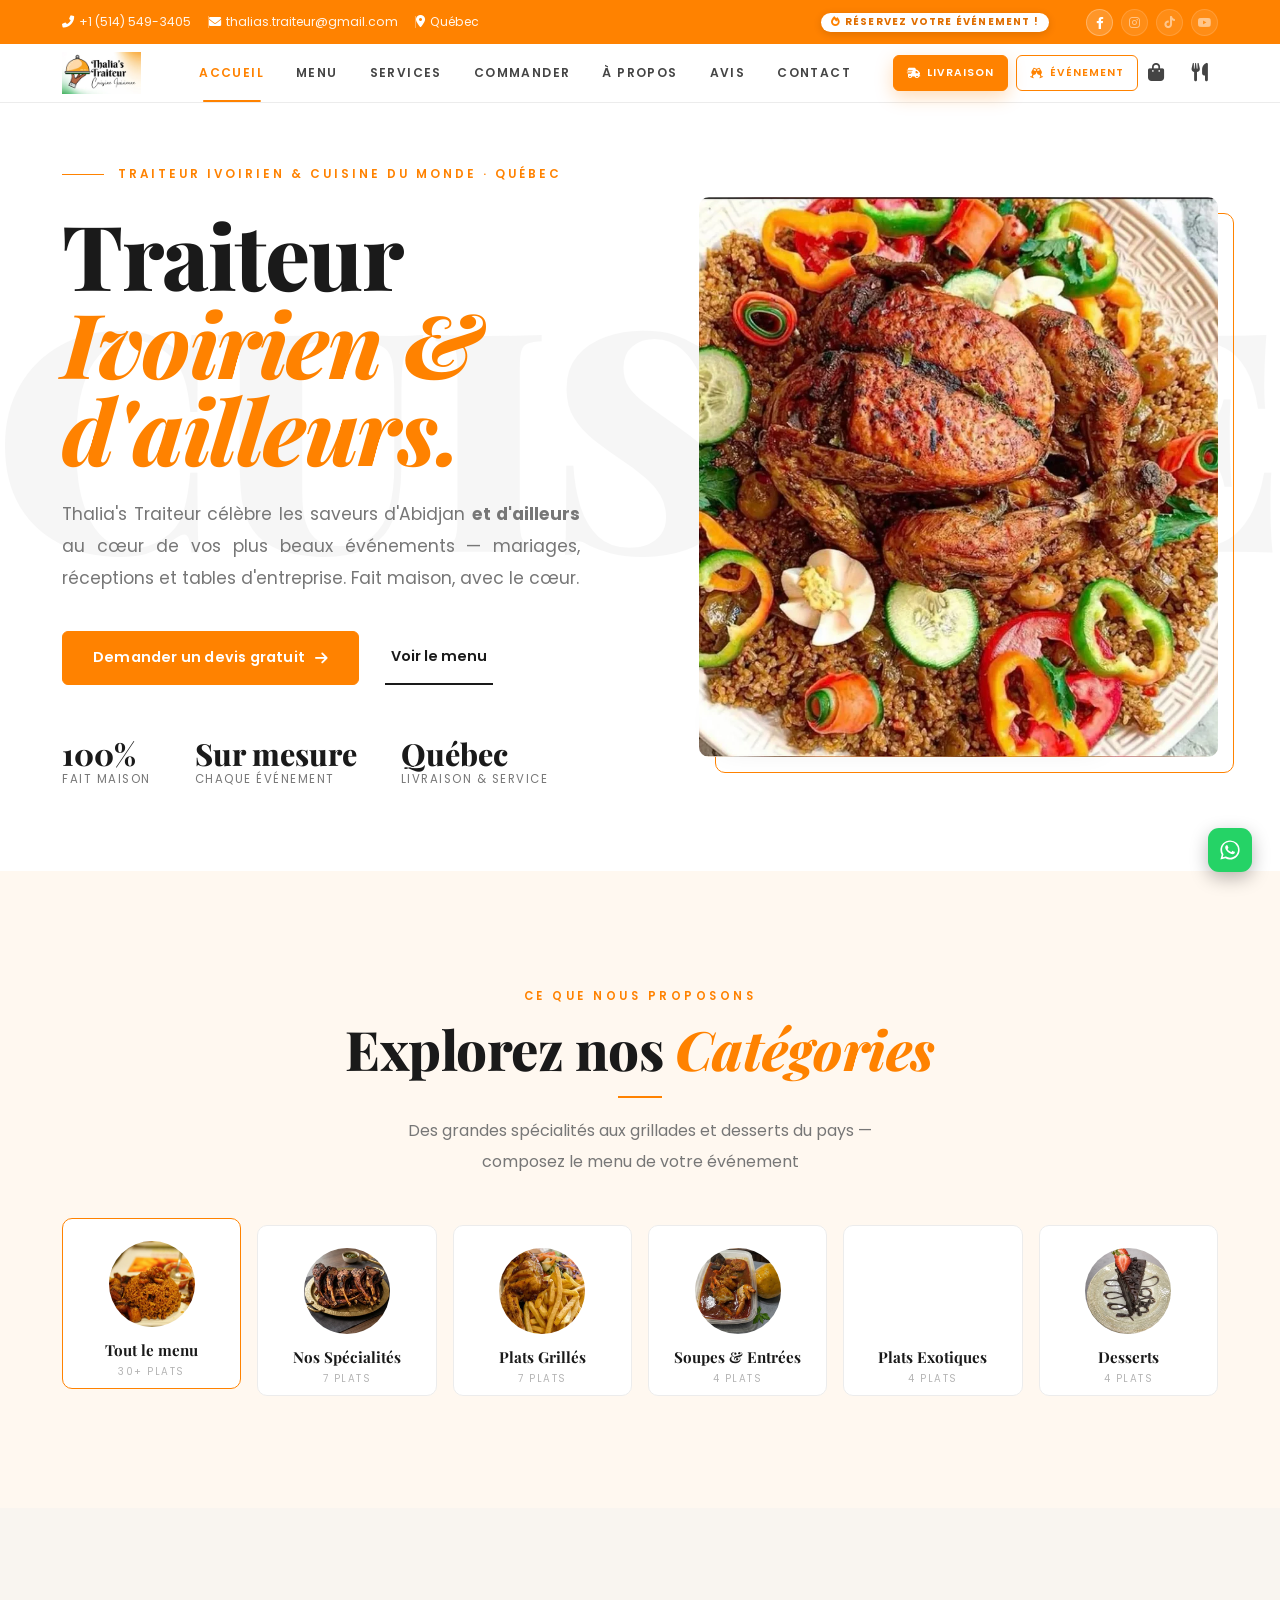
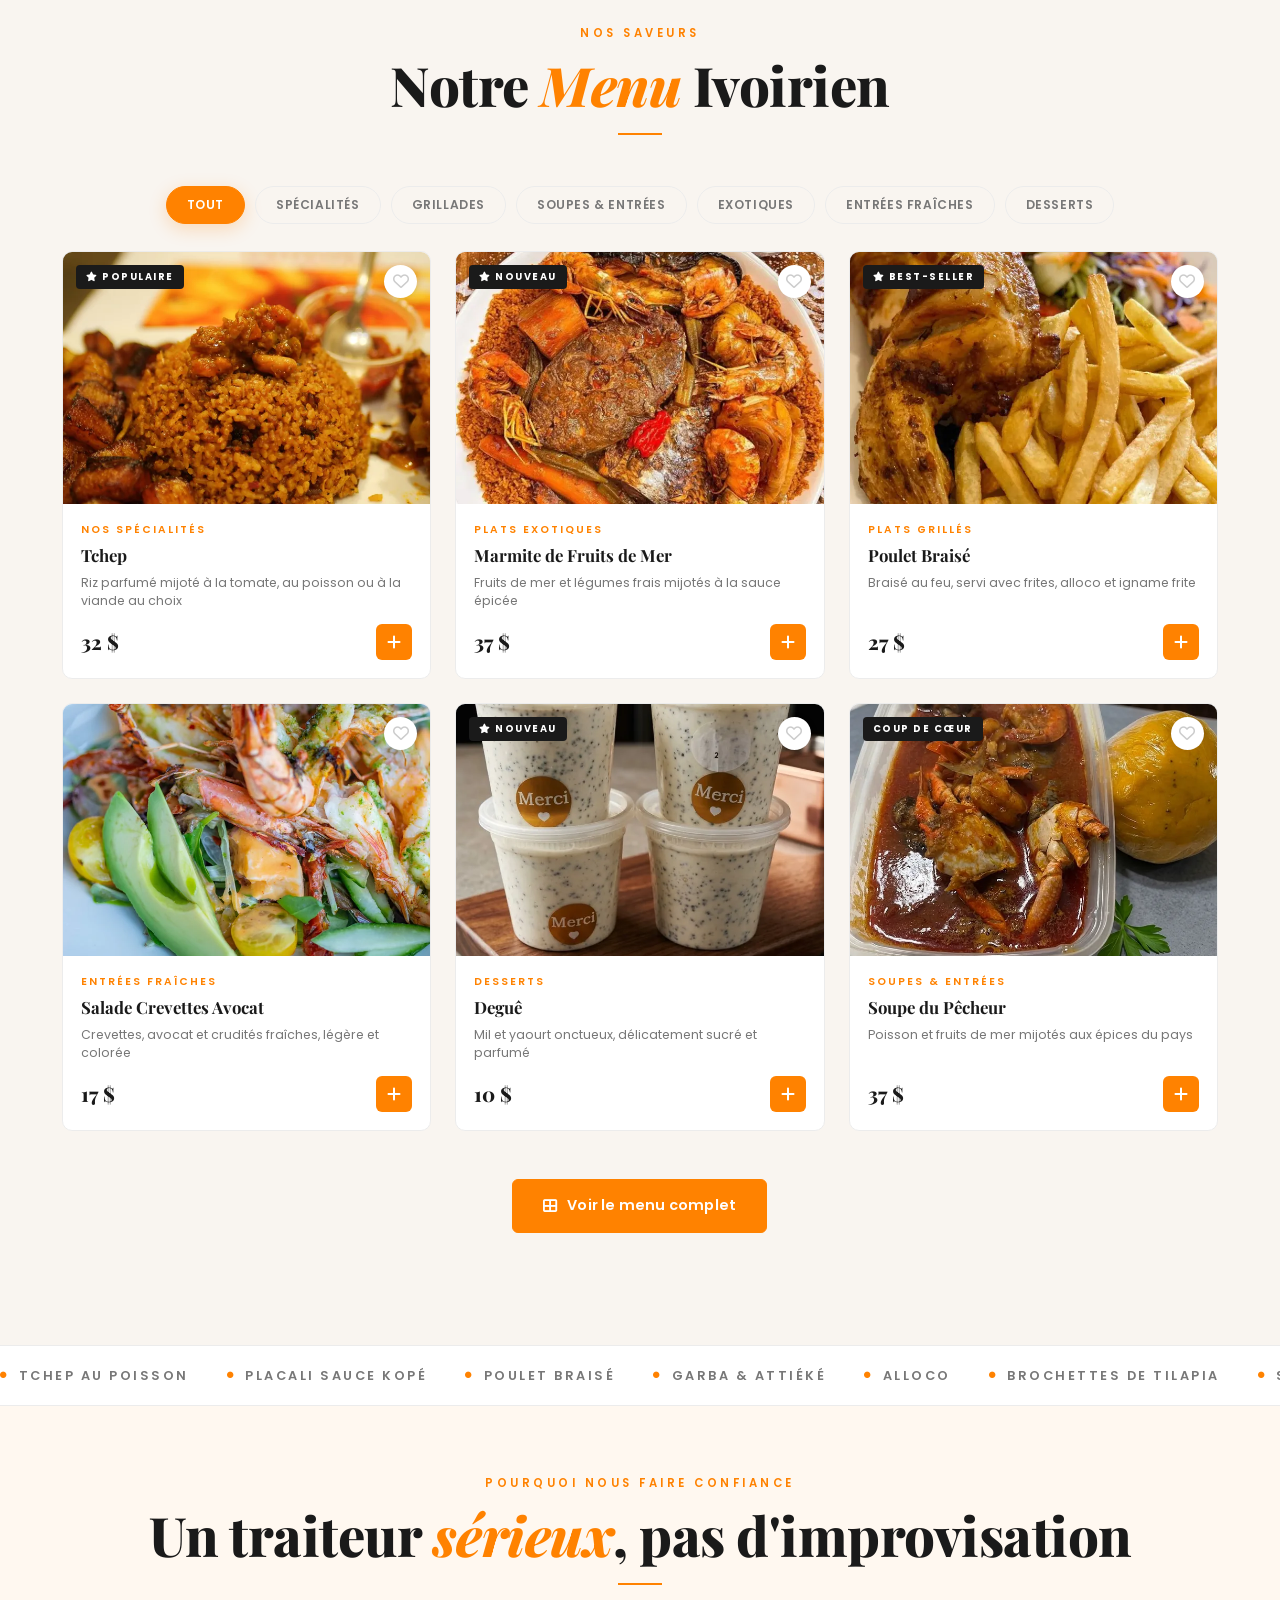
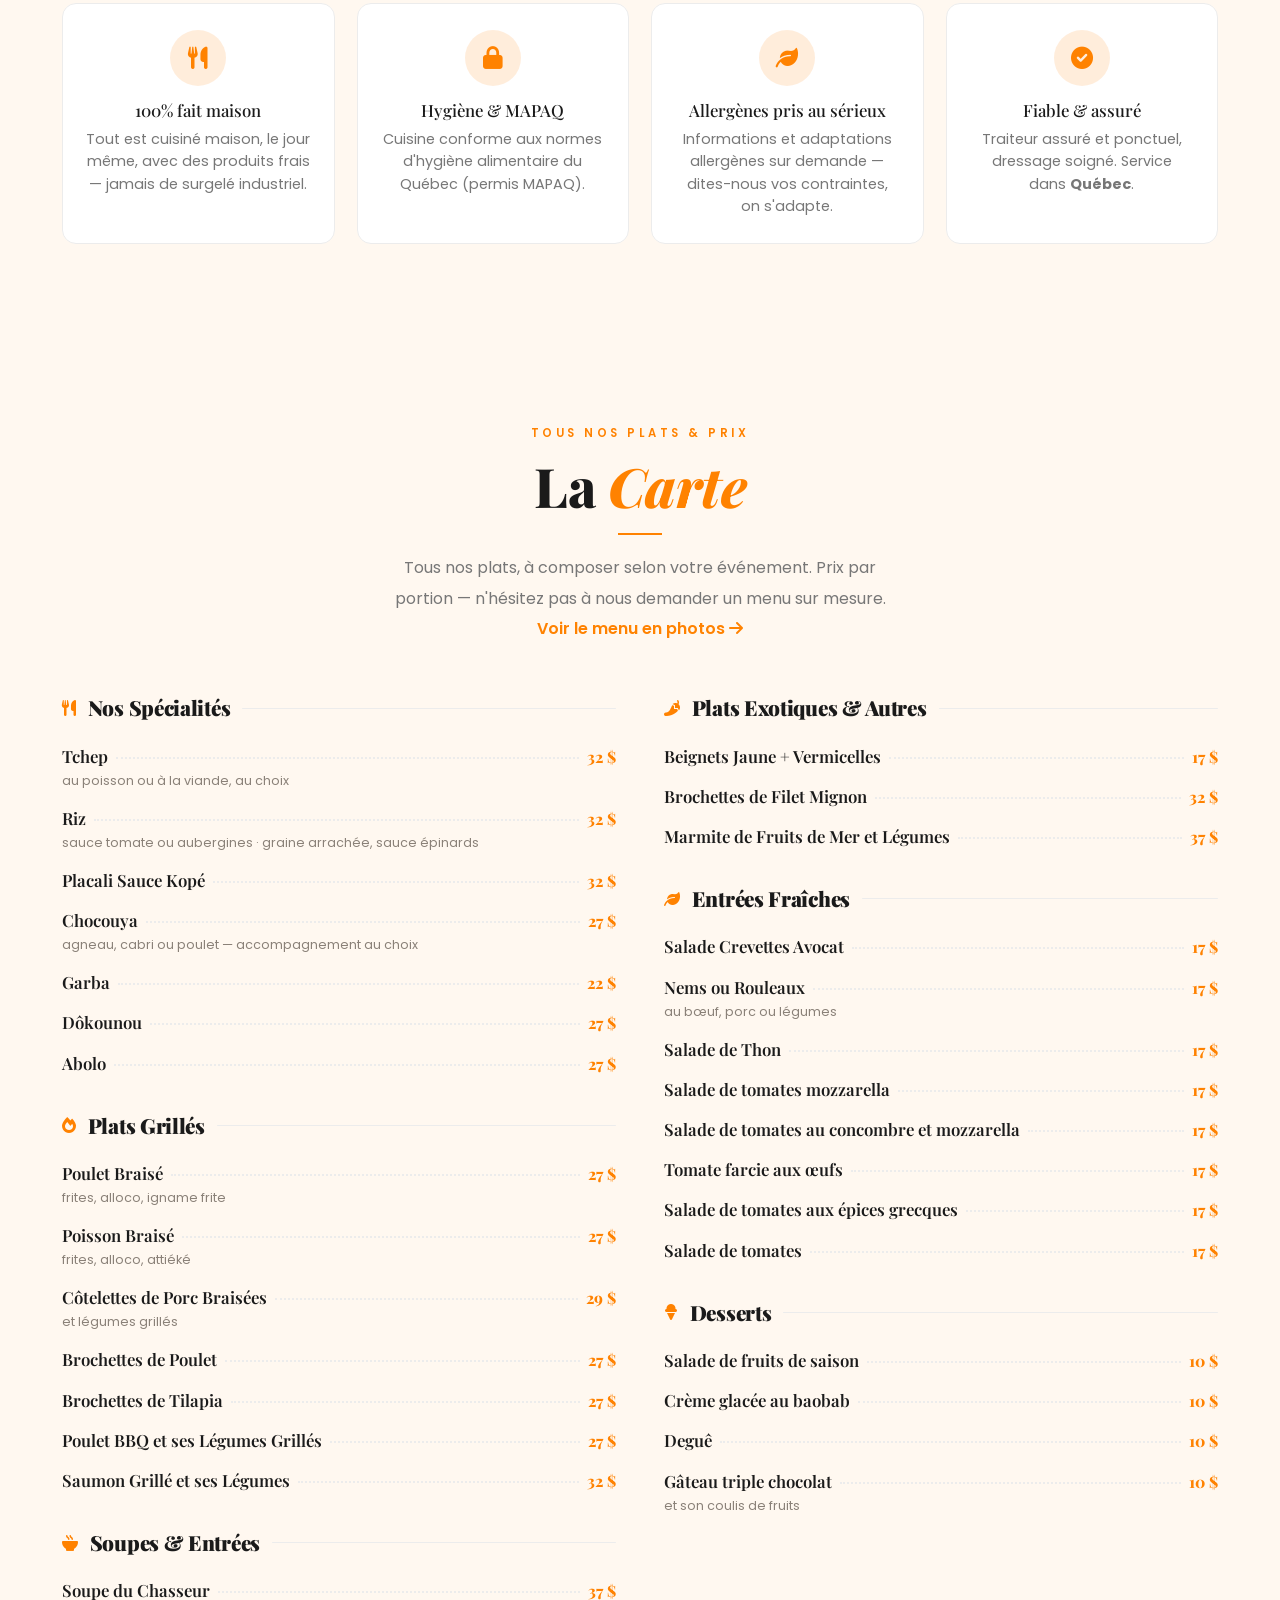
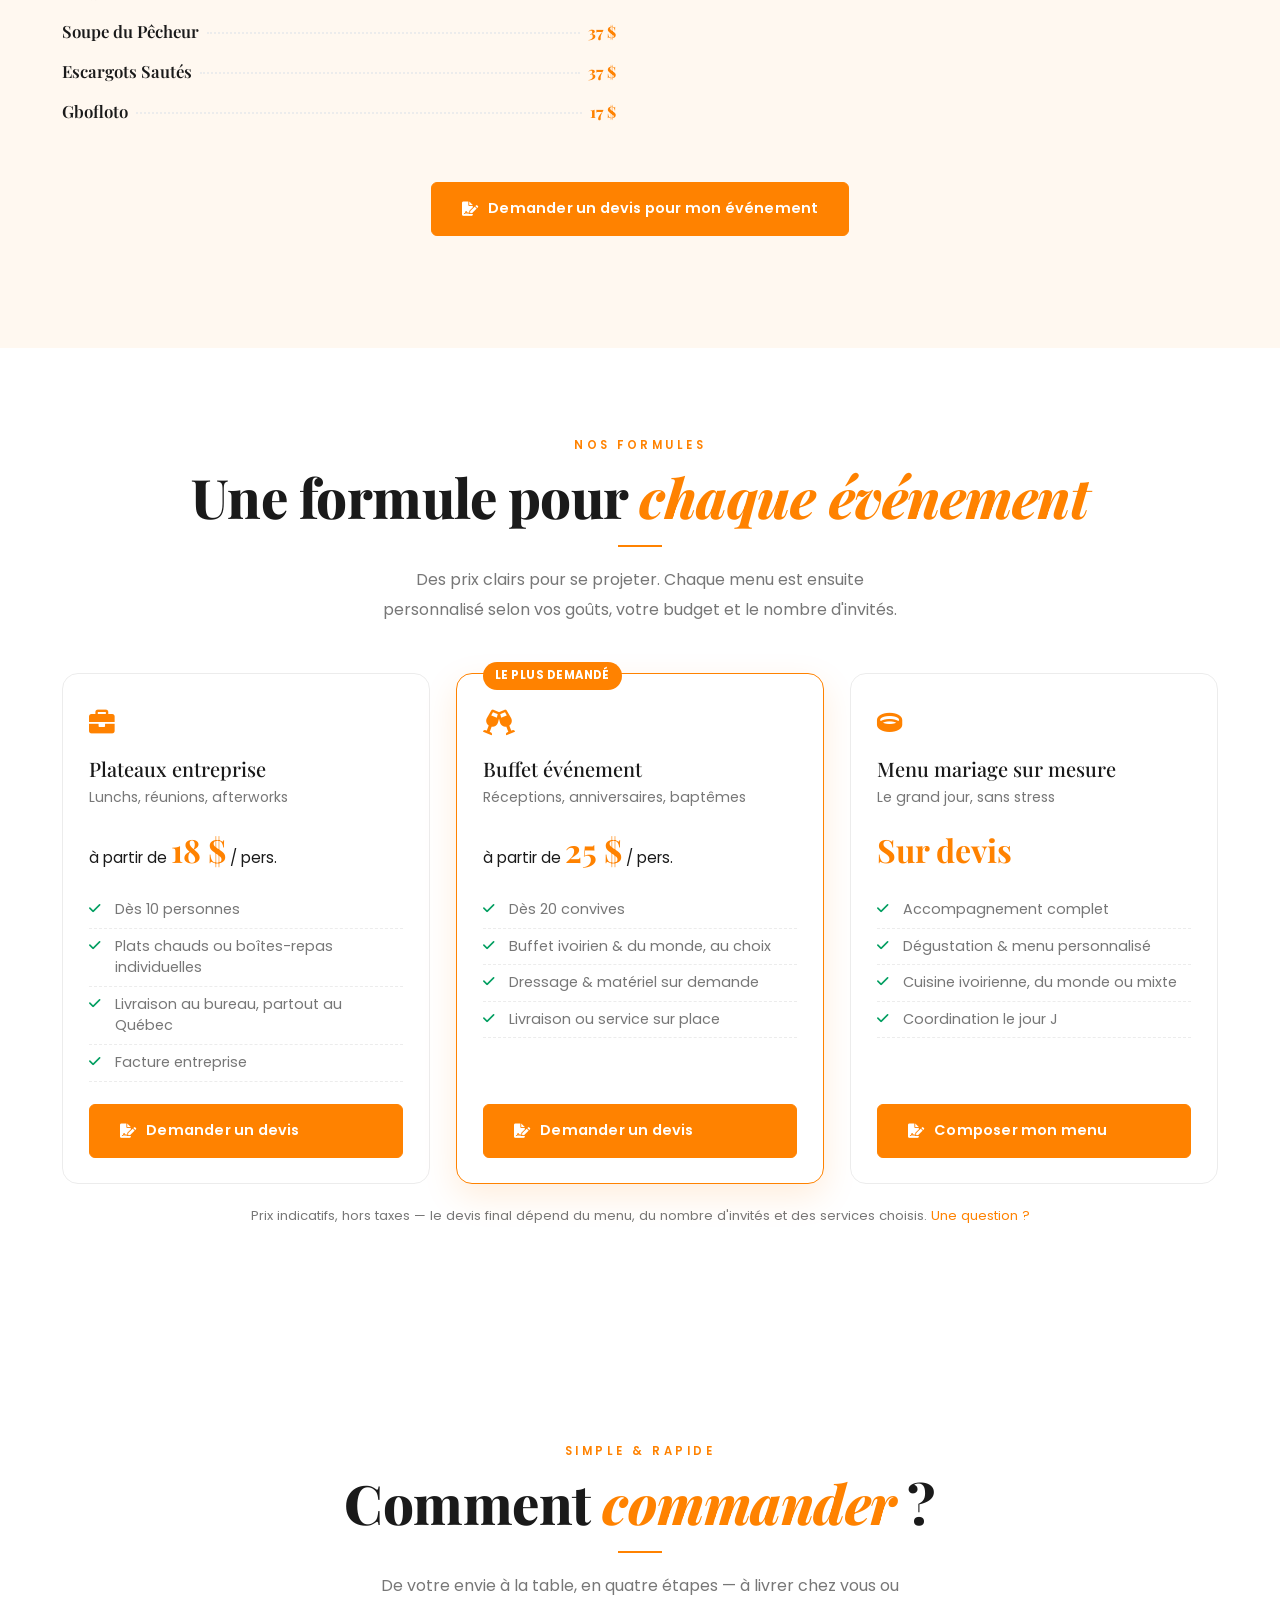
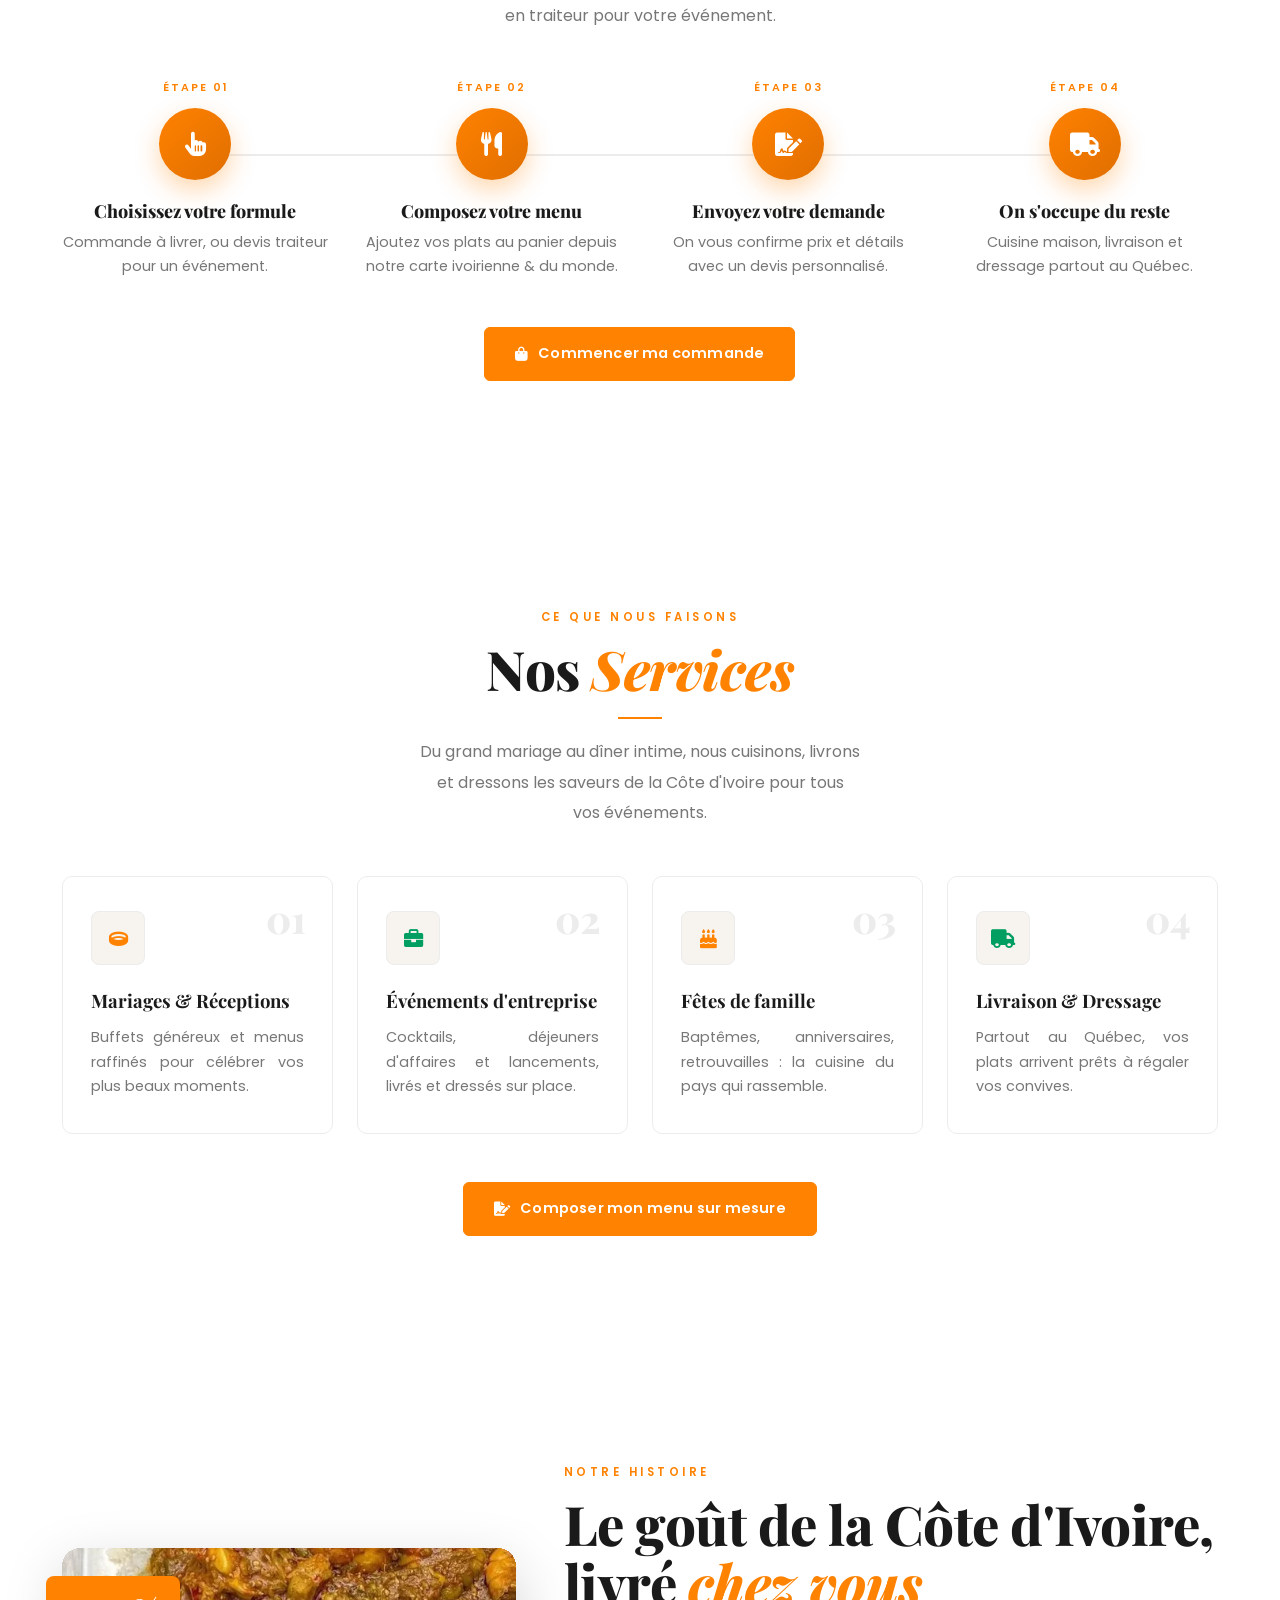
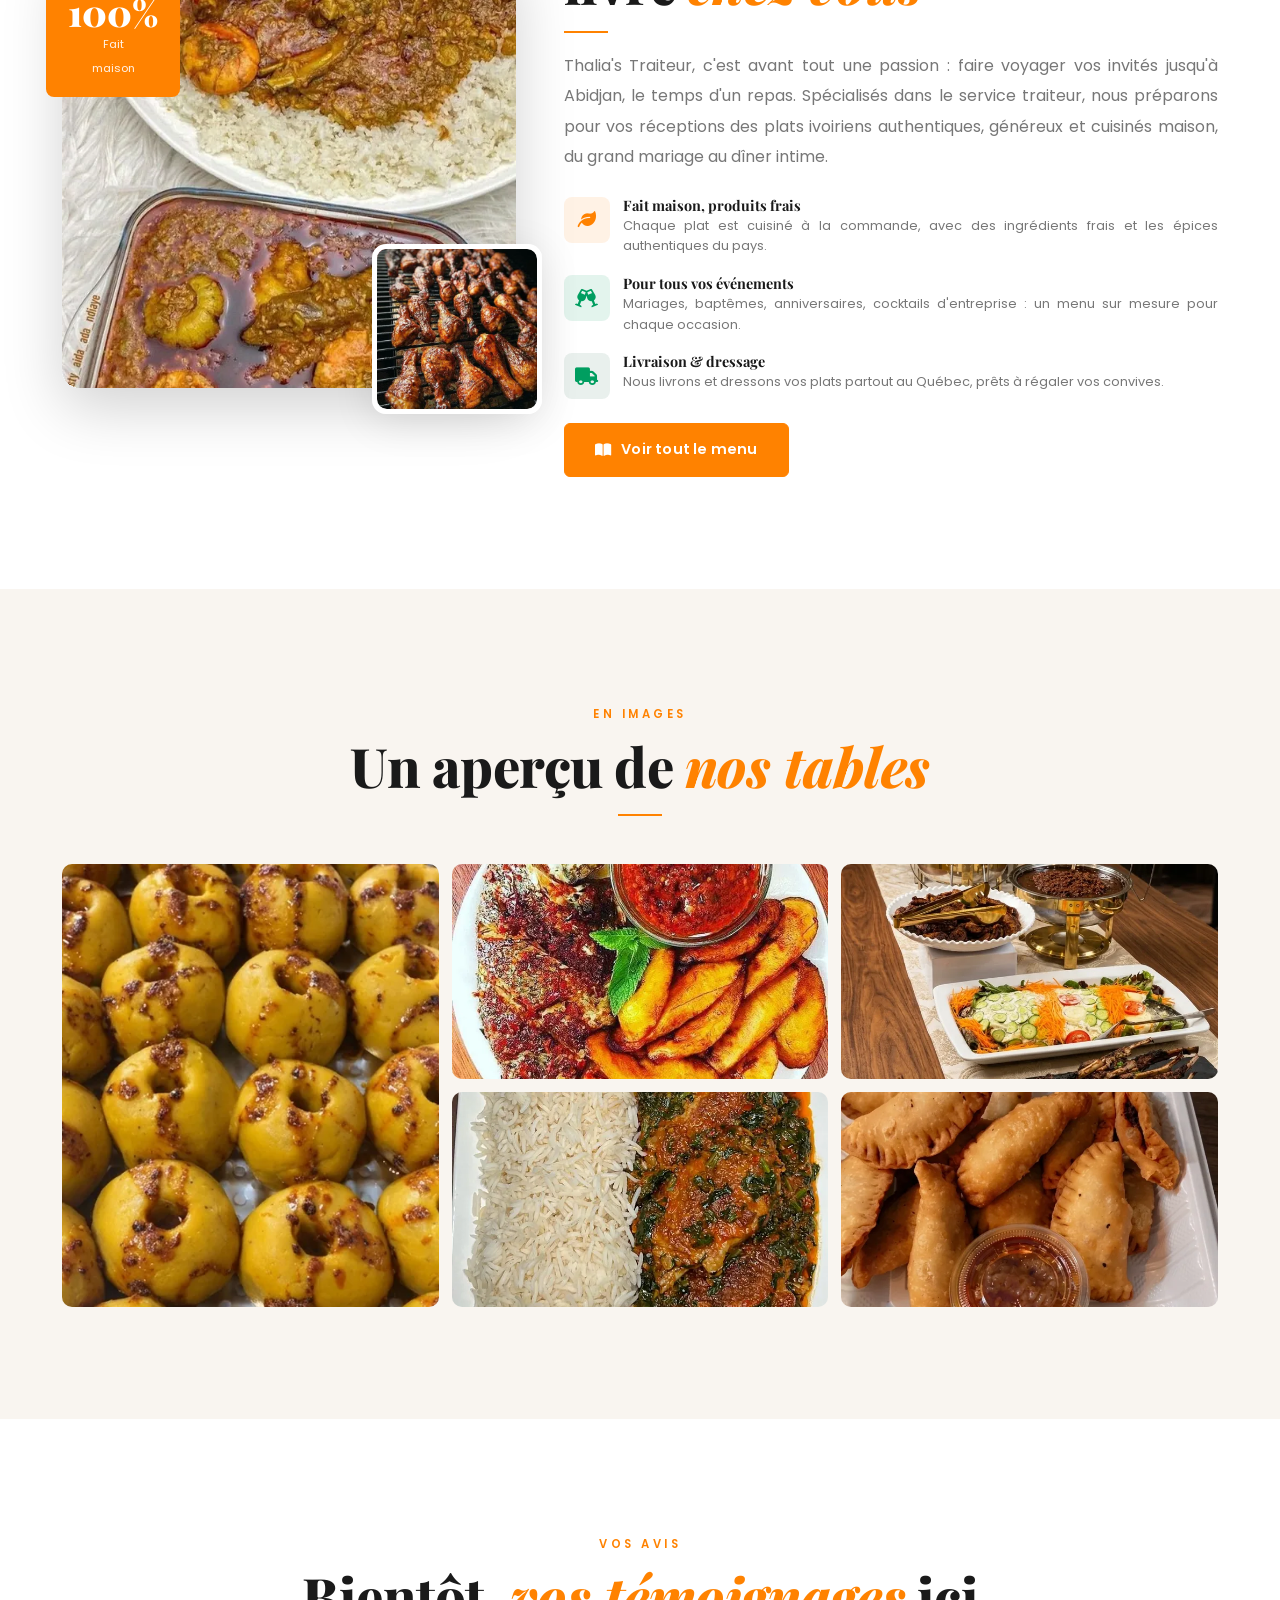
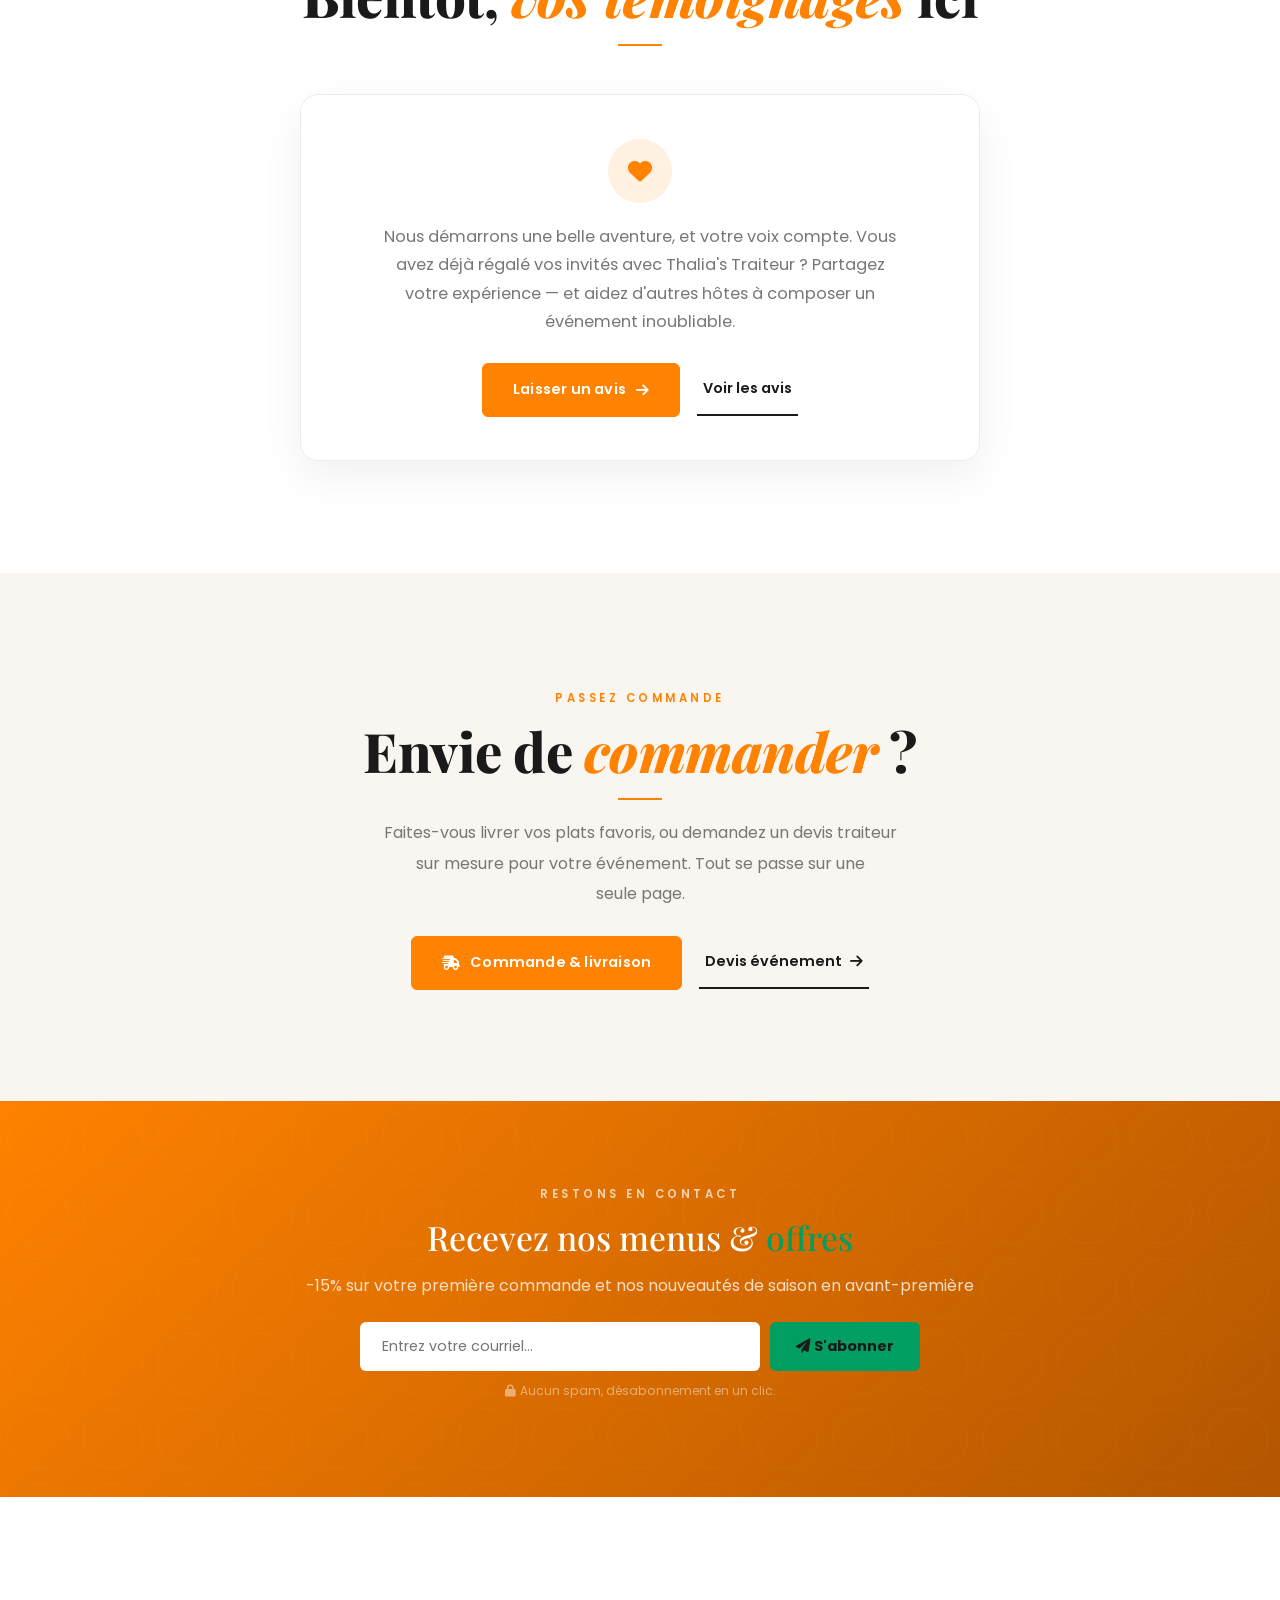
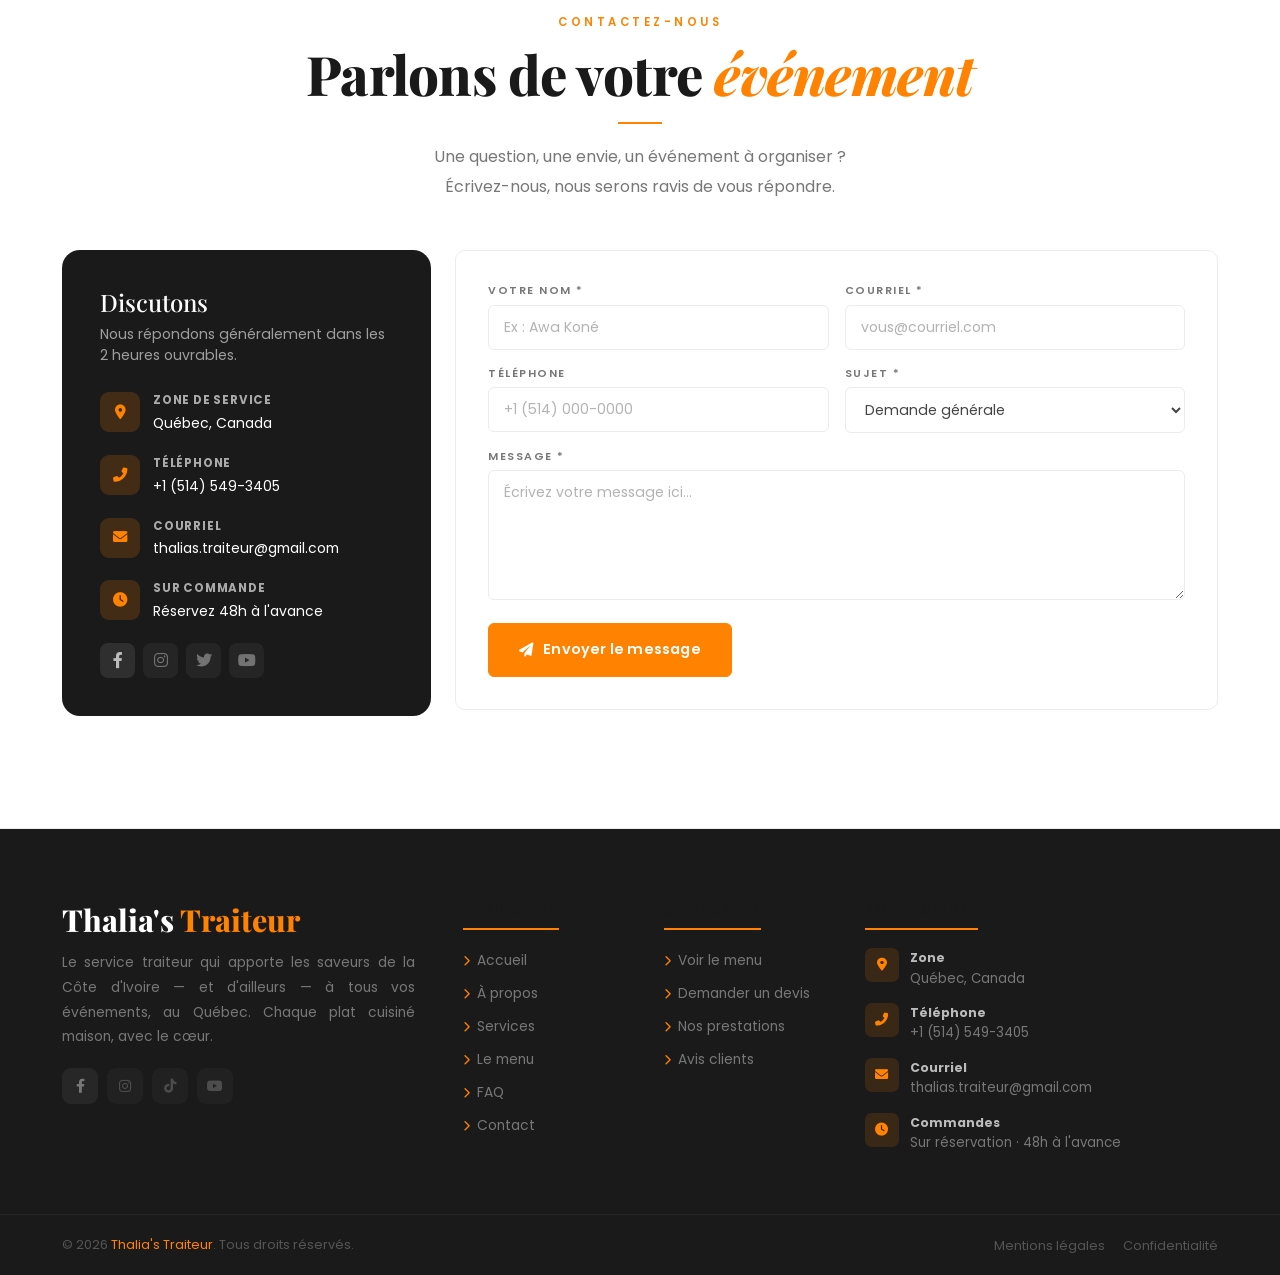
==== commit cc1a2476: "Corrige le nom du filet mignon, remonte la section menu et ajoute des photos de Nathalie au hero - "" ====
--- a/ThaliasTraiteur/index.html
+++ b/ThaliasTraiteur/index.html
@@ -233,12 +233,252 @@
             </div>
             <div class="hero-media" data-aos="fade-left">
                <img class="hs-slide active" decoding="async" fetchpriority="high" src="img/banner-img.webp" alt="Poulet grillé signature Thalia's Traiteur" />
-               <img class="hs-slide" loading="lazy" decoding="async" src="img/dishes/tchep.webp" alt="Tchep, riz au poisson ou à la viande" />
-               <img class="hs-slide" loading="lazy" decoding="async" src="img/dishes/chocouya.webp" alt="Chocouya, agneau, cabri ou poulet" />
-               <img class="hs-slide" loading="lazy" decoding="async" src="img/dishes/marmite.webp" alt="Marmite de fruits de mer et légumes" />
-               <img class="hs-slide" loading="lazy" decoding="async" src="img/dishes/garba.webp" alt="Garba, thon frit et attiéké" />
+               <img class="hs-slide" loading="lazy" decoding="async" src="img/dishes/nathalie-garba.webp" alt="Garba, poisson braisé sur attiéké et légumes frais" />
+               <img class="hs-slide" loading="lazy" decoding="async" src="img/dishes/nathalie-marmite-fruits-mer.webp" alt="Marmite de fruits de mer épicée" />
+               <img class="hs-slide" loading="lazy" decoding="async" src="img/dishes/nathalie-viande-sauce-tomate.webp" alt="Viande mijotée sauce tomate et attiéké" />
+               <img class="hs-slide" loading="lazy" decoding="async" src="img/dishes/nathalie-viande-mijotee.webp" alt="Viande mijotée à la sauce traditionnelle" />
                <div class="hero-media-cap"><i class="fas fa-utensils"></i>Cuisine ivoirienne &amp; du monde, faite maison</div>
             </div>
+         </div>
+      </div>
+   </section>
+   <!-- CATEGORY -->
+      <section id="category">
+      <div class="container">
+         <div class="text-center mb-5" data-aos="fade-up">
+            <span class="slbl">Ce que nous proposons</span>
+            <h2 class="stitle">Explorez nos <span>Catégories</span></h2>
+            <div class="sline"></div>
+            <p class="sdesc mx-auto" style="max-width:480px;">Des grandes spécialités aux grillades et desserts du pays —
+               composez le menu de votre événement</p>
+         </div>
+         <div class="row g-3 justify-content-center">
+            <div class="col-6 col-sm-4 col-md-3 col-lg-2" data-aos="zoom-in" data-aos-delay="0">
+               <div class="catcard active" data-filter="all">
+                  <img loading="lazy" decoding="async" class="catimg" src="img/category/1.webp" alt="" />
+                  <div class="catnm">Tout le menu</div>
+                  <div class="catct">30+ plats</div>
+               </div>
+            </div>
+            <div class="col-6 col-sm-4 col-md-3 col-lg-2" data-aos="zoom-in" data-aos-delay="70">
+               <div class="catcard" data-filter="specialites">
+                  <img loading="lazy" decoding="async" class="catimg" src="img/category/2.webp" alt="" />
+                  <div class="catnm">Nos Spécialités</div>
+                  <div class="catct">7 plats</div>
+               </div>
+            </div>
+            <div class="col-6 col-sm-4 col-md-3 col-lg-2" data-aos="zoom-in" data-aos-delay="140">
+               <div class="catcard" data-filter="grillades">
+                  <img loading="lazy" decoding="async" class="catimg" src="img/category/3.webp" alt="" />
+                  <div class="catnm">Plats Grillés</div>
+                  <div class="catct">7 plats</div>
+               </div>
+            </div>
+            <div class="col-6 col-sm-4 col-md-3 col-lg-2" data-aos="zoom-in" data-aos-delay="210">
+               <div class="catcard" data-filter="soupes">
+                  <img loading="lazy" decoding="async" class="catimg" src="img/category/4.webp" alt="" />
+                  <div class="catnm">Soupes &amp; Entrées</div>
+                  <div class="catct">4 plats</div>
+               </div>
+            </div>
+            <div class="col-6 col-sm-4 col-md-3 col-lg-2" data-aos="zoom-in" data-aos-delay="280">
+               <div class="catcard" data-filter="exotiques">
+                  <img loading="lazy" decoding="async" class="catimg" src="img/category/5.webp" alt="" />
+                  <div class="catnm">Plats Exotiques</div>
+                  <div class="catct">4 plats</div>
+               </div>
+            </div>
+            <div class="col-6 col-sm-4 col-md-3 col-lg-2" data-aos="zoom-in" data-aos-delay="350">
+               <div class="catcard" data-filter="desserts">
+                  <img loading="lazy" decoding="async" class="catimg" src="img/category/6.webp" alt="" />
+                  <div class="catnm">Desserts</div>
+                  <div class="catct">4 plats</div>
+               </div>
+            </div>
+         </div>
+      </div>
+   </section>
+   <section id="menu">
+      <div class="container">
+         <div class="text-center mb-5" data-aos="fade-up">
+            <span class="slbl">Nos saveurs</span>
+            <h2 class="stitle">Notre <span>Menu</span> Ivoirien</h2>
+            <div class="sline"></div>
+         </div>
+         <!-- FIX 3 � filter buttons -->
+         <div class="text-center mb-4" data-aos="fade-up">
+            <button class="filtbtn active" data-f="all">Tout</button>
+            <button class="filtbtn" data-f="specialites">Spécialités</button>
+            <button class="filtbtn" data-f="grillades">Grillades</button>
+            <button class="filtbtn" data-f="soupes">Soupes &amp; Entrées</button>
+            <button class="filtbtn" data-f="exotiques">Exotiques</button>
+            <button class="filtbtn" data-f="fraiches">Entrées Fraîches</button>
+            <button class="filtbtn" data-f="desserts">Desserts</button>
+         </div>
+         <div class="row g-4" id="mgrid">
+            <!-- CARD 1: Tchep (Spécialités) -->
+            <div class="col-sm-6 col-lg-4 mwrap" data-c="specialites" data-aos="fade-up">
+               <div class="mcard" data-img="img/dishes/tchep.webp" data-title="Tchep" data-cat="Nos Spécialités"
+                  data-price="32 $" data-old="" data-rating="5.0" data-reviews="214" data-cal="1 pers."
+                  data-time="48h"
+                  data-desc="Le grand classique festif ivoirien : riz parfumé mijoté à la tomate, servi au poisson ou à la viande au choix. Généreux, coloré et plein de saveurs."
+                  data-tags="Signature,Riz,Au choix">
+                  <div class="mimg">
+                     <img loading="lazy" decoding="async" src="img/dishes/tchep.webp" alt="Tchep" />
+                     <div class="mbdg hot"><i class="fas fa-star"></i> Populaire</div>
+                     <div class="mhrt"><i class="far fa-heart"></i></div>
+                  </div>
+                  <div class="mbody">
+                     <div class="mcat">Nos Spécialités</div>
+                     <div class="mtit">Tchep</div>
+                     <div class="mdesc">Riz parfumé mijoté à la tomate, au poisson ou à la viande au choix
+                     </div>
+                     <div class="mfoot">
+                        <div>
+                           <div class="mprice">32 $</div>
+                           <div class="mstars"><i class="fas fa-star"></i> <span
+                                 style="color:#bbb;font-size:.7rem;">(214)</span></div>
+                        </div>
+                        <button class="madd" title="Voir le détail"><i class="fas fa-plus"></i></button>
+                     </div>
+                  </div>
+               </div>
+            </div>
+            <!-- CARD 2: Marmite de Fruits de Mer (Plats Exotiques) -->
+            <div class="col-sm-6 col-lg-4 mwrap" data-c="exotiques" data-aos="fade-up" data-aos-delay="80">
+               <div class="mcard" data-img="img/dishes/marmite.webp" data-title="Marmite de Fruits de Mer et Légumes" data-cat="Plats Exotiques"
+                  data-price="37 $" data-old="" data-rating="4.9" data-reviews="64" data-cal="1 pers."
+                  data-time="48h"
+                  data-desc="Une généreuse marmite de fruits de mer et de légumes frais, mijotée dans une sauce épicée aux parfums d'Afrique de l'Ouest."
+                  data-tags="Fruits de mer,Généreux,Épicé">
+                  <div class="mimg">
+                     <img loading="lazy" decoding="async" src="img/dishes/marmite.webp" alt="Marmite de Fruits de Mer et Légumes" />
+                     <div class="mbdg new"><i class="fas fa-star"></i> Nouveau</div>
+                     <div class="mhrt"><i class="far fa-heart"></i></div>
+                  </div>
+                  <div class="mbody">
+                     <div class="mcat">Plats Exotiques</div>
+                     <div class="mtit">Marmite de Fruits de Mer</div>
+                     <div class="mdesc">Fruits de mer et légumes frais mijotés à la sauce épicée
+                     </div>
+                     <div class="mfoot">
+                        <div>
+                           <div class="mprice">37 $</div>
+                           <div class="mstars"><i class="fas fa-star"></i> <span
+                                 style="color:#bbb;font-size:.7rem;">(64)</span></div>
+                        </div>
+                        <button class="madd" title="Voir le détail"><i class="fas fa-plus"></i></button>
+                     </div>
+                  </div>
+               </div>
+            </div>
+            <!-- CARD 3: Poulet Braisé (Grillades) -->
+            <div class="col-sm-6 col-lg-4 mwrap" data-c="grillades" data-aos="fade-up" data-aos-delay="160">
+               <div class="mcard" data-img="img/dishes/poulet-braise.webp" data-title="Poulet Braisé" data-cat="Plats Grillés"
+                  data-price="27 $" data-old="" data-rating="4.9" data-reviews="176" data-cal="1 pers."
+                  data-time="48h"
+                  data-desc="Poulet mariné aux épices puis braisé au feu, servi avec frites, alloco et igname frite. Une valeur sûre qui fait l'unanimité."
+                  data-tags="Braisé,Populaire,Grillé">
+                  <div class="mimg">
+                     <img loading="lazy" decoding="async" src="img/dishes/poulet-braise.webp" alt="Poulet Braisé" />
+                     <div class="mbdg"><i class="fas fa-star"></i> Best-seller</div>
+                     <div class="mhrt"><i class="far fa-heart"></i></div>
+                  </div>
+                  <div class="mbody">
+                     <div class="mcat">Plats Grillés</div>
+                     <div class="mtit">Poulet Braisé</div>
+                     <div class="mdesc">Braisé au feu, servi avec frites, alloco et igname frite</div>
+                     <div class="mfoot">
+                        <div>
+                           <div class="mprice">27 $</div>
+                           <div class="mstars"><i class="fas fa-star"></i> <span
+                                 style="color:#bbb;font-size:.7rem;">(176)</span></div>
+                        </div>
+                        <button class="madd" title="Voir le détail"><i class="fas fa-plus"></i></button>
+                     </div>
+                  </div>
+               </div>
+            </div>
+            <!-- CARD 4: Salade Crevettes Avocat (Entrées Fraîches) -->
+            <div class="col-sm-6 col-lg-4 mwrap" data-c="fraiches" data-aos="fade-up">
+               <div class="mcard" data-img="img/dishes/salade-crevettes-avocat.webp" data-title="Salade Crevettes Avocat" data-cat="Entrées Fraîches"
+                  data-price="17 $" data-old="" data-rating="4.7" data-reviews="51" data-cal="1 pers." data-time="48h"
+                  data-desc="Crevettes fraîches, avocat fondant et crudités croquantes : une entrée légère, colorée et pleine de fraîcheur pour ouvrir le repas."
+                  data-tags="Frais,Léger,Entrée">
+                  <div class="mimg">
+                     <img loading="lazy" decoding="async" src="img/dishes/salade-crevettes-avocat.webp" alt="Salade Crevettes Avocat" />
+                     <div class="mhrt"><i class="far fa-heart"></i></div>
+                  </div>
+                  <div class="mbody">
+                     <div class="mcat">Entrées Fraîches</div>
+                     <div class="mtit">Salade Crevettes Avocat</div>
+                     <div class="mdesc">Crevettes, avocat et crudités fraîches, légère et colorée</div>
+                     <div class="mfoot">
+                        <div>
+                           <div class="mprice">17 $</div>
+                           <div class="mstars"><i class="fas fa-star"></i> <span
+                                 style="color:#bbb;font-size:.7rem;">(51)</span></div>
+                        </div>
+                        <button class="madd" title="Voir le détail"><i class="fas fa-plus"></i></button>
+                     </div>
+                  </div>
+               </div>
+            </div>
+            <!-- CARD 5: Deguê (Desserts) -->
+            <div class="col-sm-6 col-lg-4 mwrap" data-c="desserts" data-aos="fade-up" data-aos-delay="80">
+               <div class="mcard" data-img="img/dishes/degue.webp" data-title="Deguê" data-cat="Desserts"
+                  data-price="10 $" data-old="" data-rating="4.9" data-reviews="73" data-cal="1 pers." data-time="48h"
+                  data-desc="Dessert traditionnel à base de mil et de yaourt onctueux, délicatement sucré et parfumé. La touche gourmande qui clôt le repas en douceur."
+                  data-tags="Sucré,Traditionnel,Onctueux">
+                  <div class="mimg">
+                     <img loading="lazy" decoding="async" src="img/dishes/degue.webp" alt="Deguê" />
+                     <div class="mbdg new"><i class="fas fa-star"></i> Nouveau</div>
+                     <div class="mhrt"><i class="far fa-heart"></i></div>
+                  </div>
+                  <div class="mbody">
+                     <div class="mcat">Desserts</div>
+                     <div class="mtit">Deguê</div>
+                     <div class="mdesc">Mil et yaourt onctueux, délicatement sucré et parfumé</div>
+                     <div class="mfoot">
+                        <div>
+                           <div class="mprice">10 $</div>
+                           <div class="mstars"><i class="fas fa-star"></i> <span
+                                 style="color:#bbb;font-size:.7rem;">(73)</span></div>
+                        </div>
+                        <button class="madd" title="Voir le détail"><i class="fas fa-plus"></i></button>
+                     </div>
+                  </div>
+               </div>
+            </div>
+            <!-- CARD 6: Soupe du Pêcheur (Soupes & Entrées) -->
+            <div class="col-sm-6 col-lg-4 mwrap" data-c="soupes" data-aos="fade-up" data-aos-delay="160">
+               <div class="mcard" data-img="img/dishes/soupe-pecheur.webp" data-title="Soupe du Pêcheur" data-cat="Soupes &amp; Entrées"
+                  data-price="37 $" data-old="" data-rating="4.8" data-reviews="92" data-cal="1 pers." data-time="48h"
+                  data-desc="Soupe riche en poisson et fruits de mer, longuement mijotée aux épices du pays. Réconfortante et parfumée, une entrée qui réchauffe le cœur."
+                  data-tags="Poisson,Épicé,Réconfortant">
+                  <div class="mimg">
+                     <img loading="lazy" decoding="async" src="img/dishes/soupe-pecheur.webp" alt="Soupe du Pêcheur" />
+                     <div class="mbdg hot">Coup de cœur</div>
+                     <div class="mhrt"><i class="far fa-heart"></i></div>
+                  </div>
+                  <div class="mbody">
+                     <div class="mcat">Soupes &amp; Entrées</div>
+                     <div class="mtit">Soupe du Pêcheur</div>
+                     <div class="mdesc">Poisson et fruits de mer mijotés aux épices du pays</div>
+                     <div class="mfoot">
+                        <div>
+                           <div class="mprice">37 $</div>
+                           <div class="mstars"><i class="fas fa-star"></i> <span
+                                 style="color:#bbb;font-size:.7rem;">(92)</span></div>
+                        </div>
+                        <button class="madd" title="Voir le détail"><i class="fas fa-plus"></i></button>
+                     </div>
+                  </div>
+               </div>
+            </div>
+         </div>
+         <!-- end #mgrid -->
+         <div class="text-center mt-5"><a href="menu.html" class="btn-red"><i class="fas fa-th-large"></i>Voir le menu complet</a>
          </div>
       </div>
    </section>
@@ -293,246 +533,6 @@
          </div>
       </div>
    </section>
-   <!-- CATEGORY -->
-      <section id="category">
-      <div class="container">
-         <div class="text-center mb-5" data-aos="fade-up">
-            <span class="slbl">Ce que nous proposons</span>
-            <h2 class="stitle">Explorez nos <span>Catégories</span></h2>
-            <div class="sline"></div>
-            <p class="sdesc mx-auto" style="max-width:480px;">Des grandes spécialités aux grillades et desserts du pays —
-               composez le menu de votre événement</p>
-         </div>
-         <div class="row g-3 justify-content-center">
-            <div class="col-6 col-sm-4 col-md-3 col-lg-2" data-aos="zoom-in" data-aos-delay="0">
-               <div class="catcard active" data-filter="all">
-                  <img loading="lazy" decoding="async" class="catimg" src="img/category/1.webp" alt="" />
-                  <div class="catnm">Tout le menu</div>
-                  <div class="catct">30+ plats</div>
-               </div>
-            </div>
-            <div class="col-6 col-sm-4 col-md-3 col-lg-2" data-aos="zoom-in" data-aos-delay="70">
-               <div class="catcard" data-filter="specialites">
-                  <img loading="lazy" decoding="async" class="catimg" src="img/category/2.webp" alt="" />
-                  <div class="catnm">Nos Spécialités</div>
-                  <div class="catct">7 plats</div>
-               </div>
-            </div>
-            <div class="col-6 col-sm-4 col-md-3 col-lg-2" data-aos="zoom-in" data-aos-delay="140">
-               <div class="catcard" data-filter="grillades">
-                  <img loading="lazy" decoding="async" class="catimg" src="img/category/3.webp" alt="" />
-                  <div class="catnm">Plats Grillés</div>
-                  <div class="catct">7 plats</div>
-               </div>
-            </div>
-            <div class="col-6 col-sm-4 col-md-3 col-lg-2" data-aos="zoom-in" data-aos-delay="210">
-               <div class="catcard" data-filter="soupes">
-                  <img loading="lazy" decoding="async" class="catimg" src="img/category/4.webp" alt="" />
-                  <div class="catnm">Soupes &amp; Entrées</div>
-                  <div class="catct">4 plats</div>
-               </div>
-            </div>
-            <div class="col-6 col-sm-4 col-md-3 col-lg-2" data-aos="zoom-in" data-aos-delay="280">
-               <div class="catcard" data-filter="exotiques">
-                  <img loading="lazy" decoding="async" class="catimg" src="img/category/5.webp" alt="" />
-                  <div class="catnm">Plats Exotiques</div>
-                  <div class="catct">4 plats</div>
-               </div>
-            </div>
-            <div class="col-6 col-sm-4 col-md-3 col-lg-2" data-aos="zoom-in" data-aos-delay="350">
-               <div class="catcard" data-filter="desserts">
-                  <img loading="lazy" decoding="async" class="catimg" src="img/category/6.webp" alt="" />
-                  <div class="catnm">Desserts</div>
-                  <div class="catct">4 plats</div>
-               </div>
-            </div>
-         </div>
-      </div>
-   </section>
-   <section id="menu">
-      <div class="container">
-         <div class="text-center mb-5" data-aos="fade-up">
-            <span class="slbl">Nos saveurs</span>
-            <h2 class="stitle">Notre <span>Menu</span> Ivoirien</h2>
-            <div class="sline"></div>
-         </div>
-         <!-- FIX 3 � filter buttons -->
-         <div class="text-center mb-4" data-aos="fade-up">
-            <button class="filtbtn active" data-f="all">Tout</button>
-            <button class="filtbtn" data-f="specialites">Spécialités</button>
-            <button class="filtbtn" data-f="grillades">Grillades</button>
-            <button class="filtbtn" data-f="soupes">Soupes &amp; Entrées</button>
-            <button class="filtbtn" data-f="exotiques">Exotiques</button>
-            <button class="filtbtn" data-f="fraiches">Entrées Fraîches</button>
-            <button class="filtbtn" data-f="desserts">Desserts</button>
-         </div>
-         <div class="row g-4" id="mgrid">
-            <!-- CARD 1: Tchep (Spécialités) -->
-            <div class="col-sm-6 col-lg-4 mwrap" data-c="specialites" data-aos="fade-up">
-               <div class="mcard" data-img="img/dishes/tchep.webp" data-title="Tchep" data-cat="Nos Spécialités"
-                  data-price="32 $" data-old="" data-rating="5.0" data-reviews="214" data-cal="1 pers."
-                  data-time="48h"
-                  data-desc="Le grand classique festif ivoirien : riz parfumé mijoté à la tomate, servi au poisson ou à la viande au choix. Généreux, coloré et plein de saveurs."
-                  data-tags="Signature,Riz,Au choix">
-                  <div class="mimg">
-                     <img loading="lazy" decoding="async" src="img/dishes/tchep.webp" alt="Tchep" />
-                     <div class="mbdg hot"><i class="fas fa-star"></i> Populaire</div>
-                     <div class="mhrt"><i class="far fa-heart"></i></div>
-                  </div>
-                  <div class="mbody">
-                     <div class="mcat">Nos Spécialités</div>
-                     <div class="mtit">Tchep</div>
-                     <div class="mdesc">Riz parfumé mijoté à la tomate, au poisson ou à la viande au choix
-                     </div>
-                     <div class="mfoot">
-                        <div>
-                           <div class="mprice">32 $</div>
-                           <div class="mstars"><i class="fas fa-star"></i> <span
-                                 style="color:#bbb;font-size:.7rem;">(214)</span></div>
-                        </div>
-                        <button class="madd" title="Voir le détail"><i class="fas fa-plus"></i></button>
-                     </div>
-                  </div>
-               </div>
-            </div>
-            <!-- CARD 2: Marmite de Fruits de Mer (Plats Exotiques) -->
-            <div class="col-sm-6 col-lg-4 mwrap" data-c="exotiques" data-aos="fade-up" data-aos-delay="80">
-               <div class="mcard" data-img="img/dishes/marmite.webp" data-title="Marmite de Fruits de Mer et Légumes" data-cat="Plats Exotiques"
-                  data-price="37 $" data-old="" data-rating="4.9" data-reviews="64" data-cal="1 pers."
-                  data-time="48h"
-                  data-desc="Une généreuse marmite de fruits de mer et de légumes frais, mijotée dans une sauce épicée aux parfums d'Afrique de l'Ouest."
-                  data-tags="Fruits de mer,Généreux,Épicé">
-                  <div class="mimg">
-                     <img loading="lazy" decoding="async" src="img/dishes/marmite.webp" alt="Marmite de Fruits de Mer et Légumes" />
-                     <div class="mbdg new"><i class="fas fa-star"></i> Nouveau</div>
-                     <div class="mhrt"><i class="far fa-heart"></i></div>
-                  </div>
-                  <div class="mbody">
-                     <div class="mcat">Plats Exotiques</div>
-                     <div class="mtit">Marmite de Fruits de Mer</div>
-                     <div class="mdesc">Fruits de mer et légumes frais mijotés à la sauce épicée
-                     </div>
-                     <div class="mfoot">
-                        <div>
-                           <div class="mprice">37 $</div>
-                           <div class="mstars"><i class="fas fa-star"></i> <span
-                                 style="color:#bbb;font-size:.7rem;">(64)</span></div>
-                        </div>
-                        <button class="madd" title="Voir le détail"><i class="fas fa-plus"></i></button>
-                     </div>
-                  </div>
-               </div>
-            </div>
-            <!-- CARD 3: Poulet Braisé (Grillades) -->
-            <div class="col-sm-6 col-lg-4 mwrap" data-c="grillades" data-aos="fade-up" data-aos-delay="160">
-               <div class="mcard" data-img="img/dishes/poulet-braise.webp" data-title="Poulet Braisé" data-cat="Plats Grillés"
-                  data-price="27 $" data-old="" data-rating="4.9" data-reviews="176" data-cal="1 pers."
-                  data-time="48h"
-                  data-desc="Poulet mariné aux épices puis braisé au feu, servi avec frites, alloco et igname frite. Une valeur sûre qui fait l'unanimité."
-                  data-tags="Braisé,Populaire,Grillé">
-                  <div class="mimg">
-                     <img loading="lazy" decoding="async" src="img/dishes/poulet-braise.webp" alt="Poulet Braisé" />
-                     <div class="mbdg"><i class="fas fa-star"></i> Best-seller</div>
-                     <div class="mhrt"><i class="far fa-heart"></i></div>
-                  </div>
-                  <div class="mbody">
-                     <div class="mcat">Plats Grillés</div>
-                     <div class="mtit">Poulet Braisé</div>
-                     <div class="mdesc">Braisé au feu, servi avec frites, alloco et igname frite</div>
-                     <div class="mfoot">
-                        <div>
-                           <div class="mprice">27 $</div>
-                           <div class="mstars"><i class="fas fa-star"></i> <span
-                                 style="color:#bbb;font-size:.7rem;">(176)</span></div>
-                        </div>
-                        <button class="madd" title="Voir le détail"><i class="fas fa-plus"></i></button>
-                     </div>
-                  </div>
-               </div>
-            </div>
-            <!-- CARD 4: Salade Crevettes Avocat (Entrées Fraîches) -->
-            <div class="col-sm-6 col-lg-4 mwrap" data-c="fraiches" data-aos="fade-up">
-               <div class="mcard" data-img="img/dishes/salade-crevettes-avocat.webp" data-title="Salade Crevettes Avocat" data-cat="Entrées Fraîches"
-                  data-price="17 $" data-old="" data-rating="4.7" data-reviews="51" data-cal="1 pers." data-time="48h"
-                  data-desc="Crevettes fraîches, avocat fondant et crudités croquantes : une entrée légère, colorée et pleine de fraîcheur pour ouvrir le repas."
-                  data-tags="Frais,Léger,Entrée">
-                  <div class="mimg">
-                     <img loading="lazy" decoding="async" src="img/dishes/salade-crevettes-avocat.webp" alt="Salade Crevettes Avocat" />
-                     <div class="mhrt"><i class="far fa-heart"></i></div>
-                  </div>
-                  <div class="mbody">
-                     <div class="mcat">Entrées Fraîches</div>
-                     <div class="mtit">Salade Crevettes Avocat</div>
-                     <div class="mdesc">Crevettes, avocat et crudités fraîches, légère et colorée</div>
-                     <div class="mfoot">
-                        <div>
-                           <div class="mprice">17 $</div>
-                           <div class="mstars"><i class="fas fa-star"></i> <span
-                                 style="color:#bbb;font-size:.7rem;">(51)</span></div>
-                        </div>
-                        <button class="madd" title="Voir le détail"><i class="fas fa-plus"></i></button>
-                     </div>
-                  </div>
-               </div>
-            </div>
-            <!-- CARD 5: Deguê (Desserts) -->
-            <div class="col-sm-6 col-lg-4 mwrap" data-c="desserts" data-aos="fade-up" data-aos-delay="80">
-               <div class="mcard" data-img="img/dishes/degue.webp" data-title="Deguê" data-cat="Desserts"
-                  data-price="10 $" data-old="" data-rating="4.9" data-reviews="73" data-cal="1 pers." data-time="48h"
-                  data-desc="Dessert traditionnel à base de mil et de yaourt onctueux, délicatement sucré et parfumé. La touche gourmande qui clôt le repas en douceur."
-                  data-tags="Sucré,Traditionnel,Onctueux">
-                  <div class="mimg">
-                     <img loading="lazy" decoding="async" src="img/dishes/degue.webp" alt="Deguê" />
-                     <div class="mbdg new"><i class="fas fa-star"></i> Nouveau</div>
-                     <div class="mhrt"><i class="far fa-heart"></i></div>
-                  </div>
-                  <div class="mbody">
-                     <div class="mcat">Desserts</div>
-                     <div class="mtit">Deguê</div>
-                     <div class="mdesc">Mil et yaourt onctueux, délicatement sucré et parfumé</div>
-                     <div class="mfoot">
-                        <div>
-                           <div class="mprice">10 $</div>
-                           <div class="mstars"><i class="fas fa-star"></i> <span
-                                 style="color:#bbb;font-size:.7rem;">(73)</span></div>
-                        </div>
-                        <button class="madd" title="Voir le détail"><i class="fas fa-plus"></i></button>
-                     </div>
-                  </div>
-               </div>
-            </div>
-            <!-- CARD 6: Soupe du Pêcheur (Soupes & Entrées) -->
-            <div class="col-sm-6 col-lg-4 mwrap" data-c="soupes" data-aos="fade-up" data-aos-delay="160">
-               <div class="mcard" data-img="img/dishes/soupe-pecheur.webp" data-title="Soupe du Pêcheur" data-cat="Soupes &amp; Entrées"
-                  data-price="37 $" data-old="" data-rating="4.8" data-reviews="92" data-cal="1 pers." data-time="48h"
-                  data-desc="Soupe riche en poisson et fruits de mer, longuement mijotée aux épices du pays. Réconfortante et parfumée, une entrée qui réchauffe le cœur."
-                  data-tags="Poisson,Épicé,Réconfortant">
-                  <div class="mimg">
-                     <img loading="lazy" decoding="async" src="img/dishes/soupe-pecheur.webp" alt="Soupe du Pêcheur" />
-                     <div class="mbdg hot">Coup de cœur</div>
-                     <div class="mhrt"><i class="far fa-heart"></i></div>
-                  </div>
-                  <div class="mbody">
-                     <div class="mcat">Soupes &amp; Entrées</div>
-                     <div class="mtit">Soupe du Pêcheur</div>
-                     <div class="mdesc">Poisson et fruits de mer mijotés aux épices du pays</div>
-                     <div class="mfoot">
-                        <div>
-                           <div class="mprice">37 $</div>
-                           <div class="mstars"><i class="fas fa-star"></i> <span
-                                 style="color:#bbb;font-size:.7rem;">(92)</span></div>
-                        </div>
-                        <button class="madd" title="Voir le détail"><i class="fas fa-plus"></i></button>
-                     </div>
-                  </div>
-               </div>
-            </div>
-         </div>
-         <!-- end #mgrid -->
-         <div class="text-center mt-5"><a href="menu.html" class="btn-red"><i class="fas fa-th-large"></i>Voir le menu complet</a>
-         </div>
-      </div>
-   </section>
    <section id="fullmenu">
       <div class="container">
          <div class="text-center mb-5" data-aos="fade-up">
@@ -624,10 +624,7 @@
                      <div class="fmrow"><span class="fmname">Beignets Jaune + Vermicelles</span><span class="fmlead"></span><span class="fmprice">17 $</span></div>
                   </div>
                   <div class="fmitem">
-                     <div class="fmrow"><span class="fmname">Repas d'Ailleurs</span><span class="fmlead"></span><span class="fmprice">12 $</span></div>
-                  </div>
-                  <div class="fmitem">
-                     <div class="fmrow"><span class="fmname">Brochettes de Filles Mignons</span><span class="fmlead"></span><span class="fmprice">32 $</span></div>
+                     <div class="fmrow"><span class="fmname">Brochettes de Filet Mignon</span><span class="fmlead"></span><span class="fmprice">32 $</span></div>
                   </div>
                   <div class="fmitem">
                      <div class="fmrow"><span class="fmname">Marmite de Fruits de Mer et Légumes</span><span class="fmlead"></span><span class="fmprice">37 $</span></div>
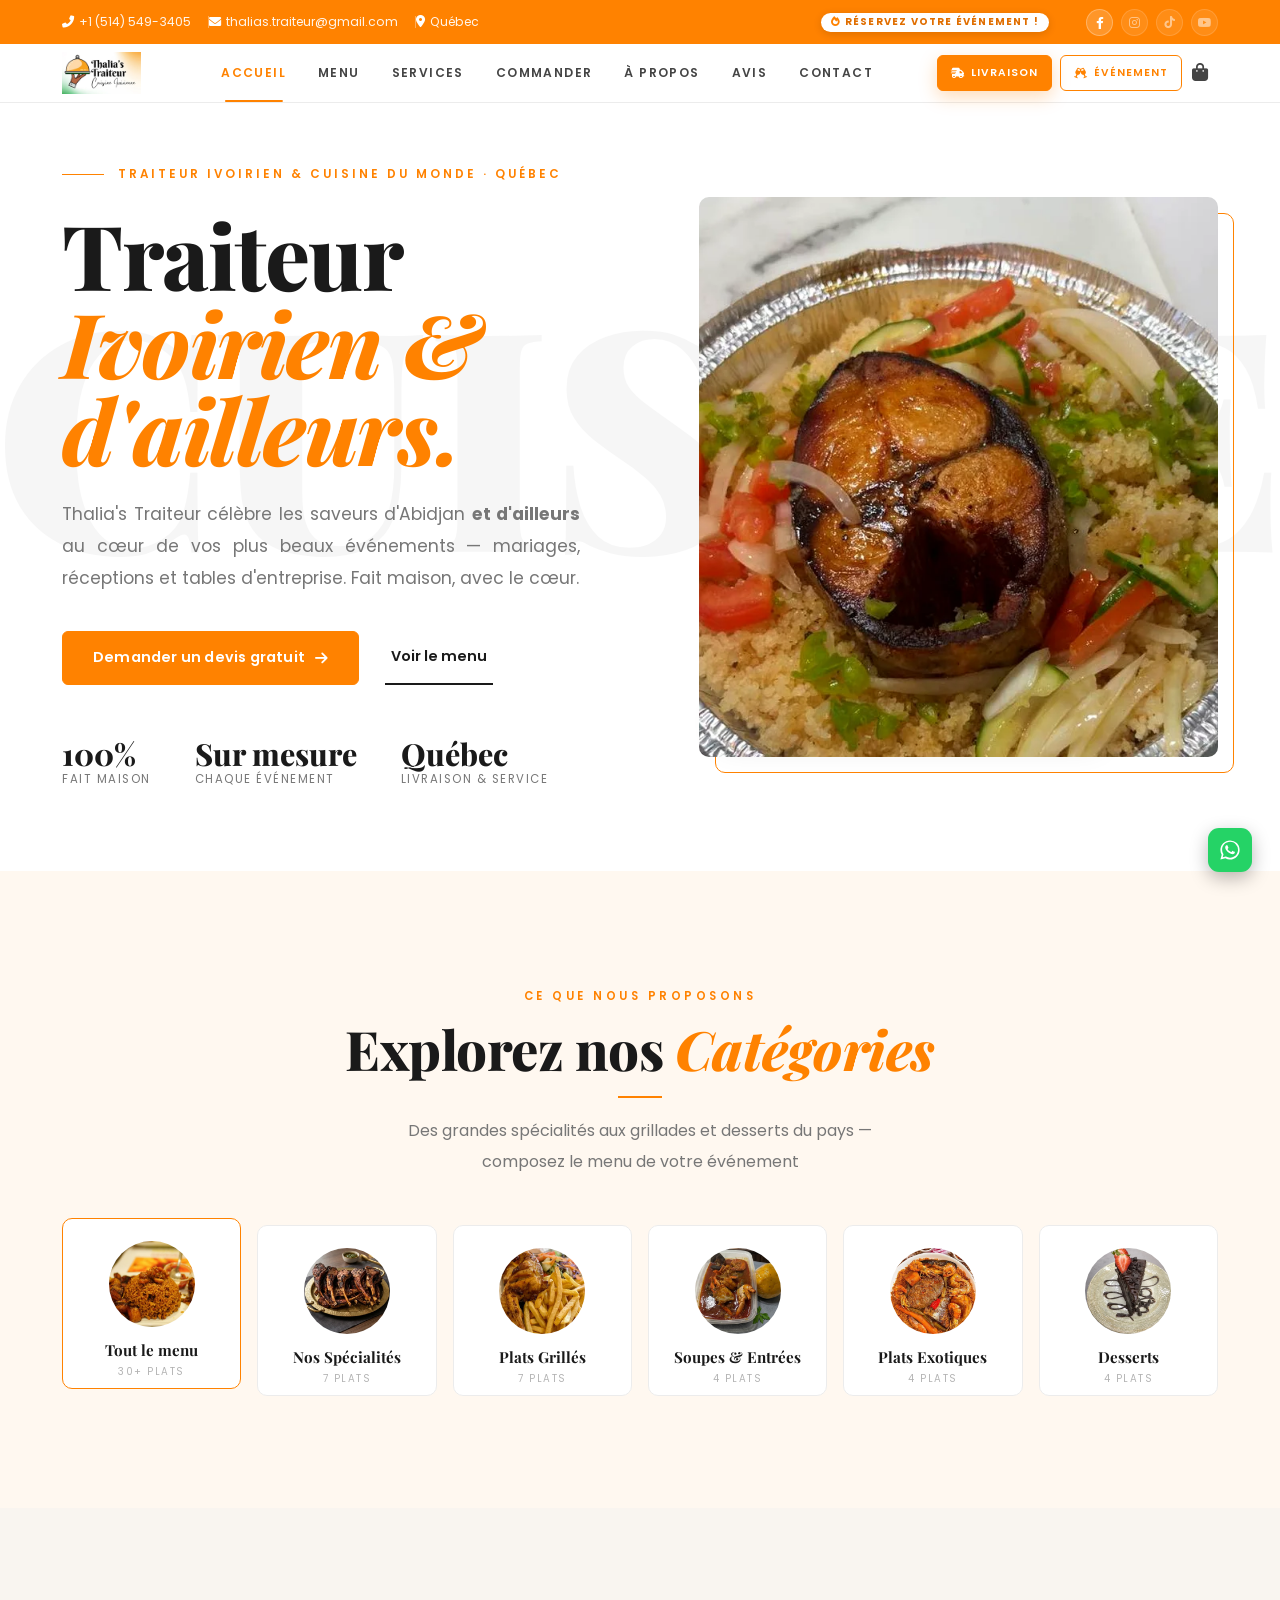
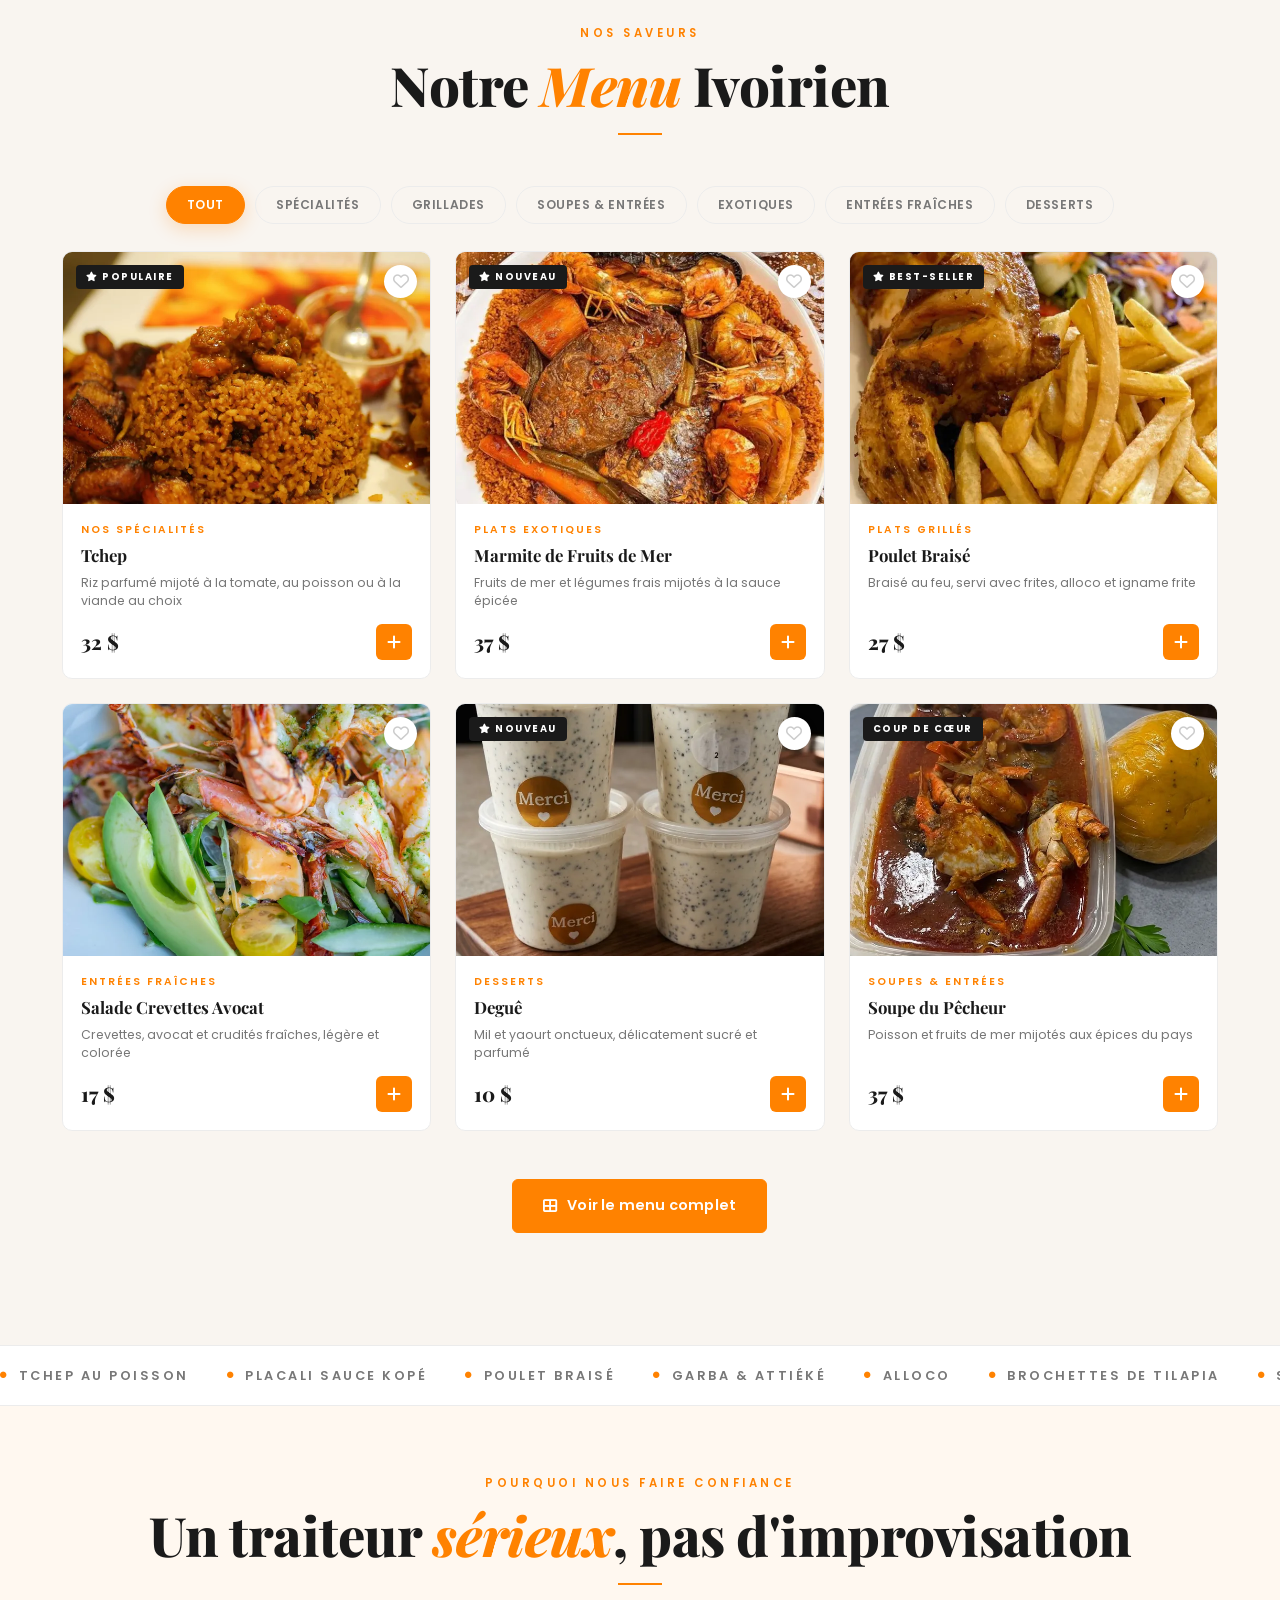
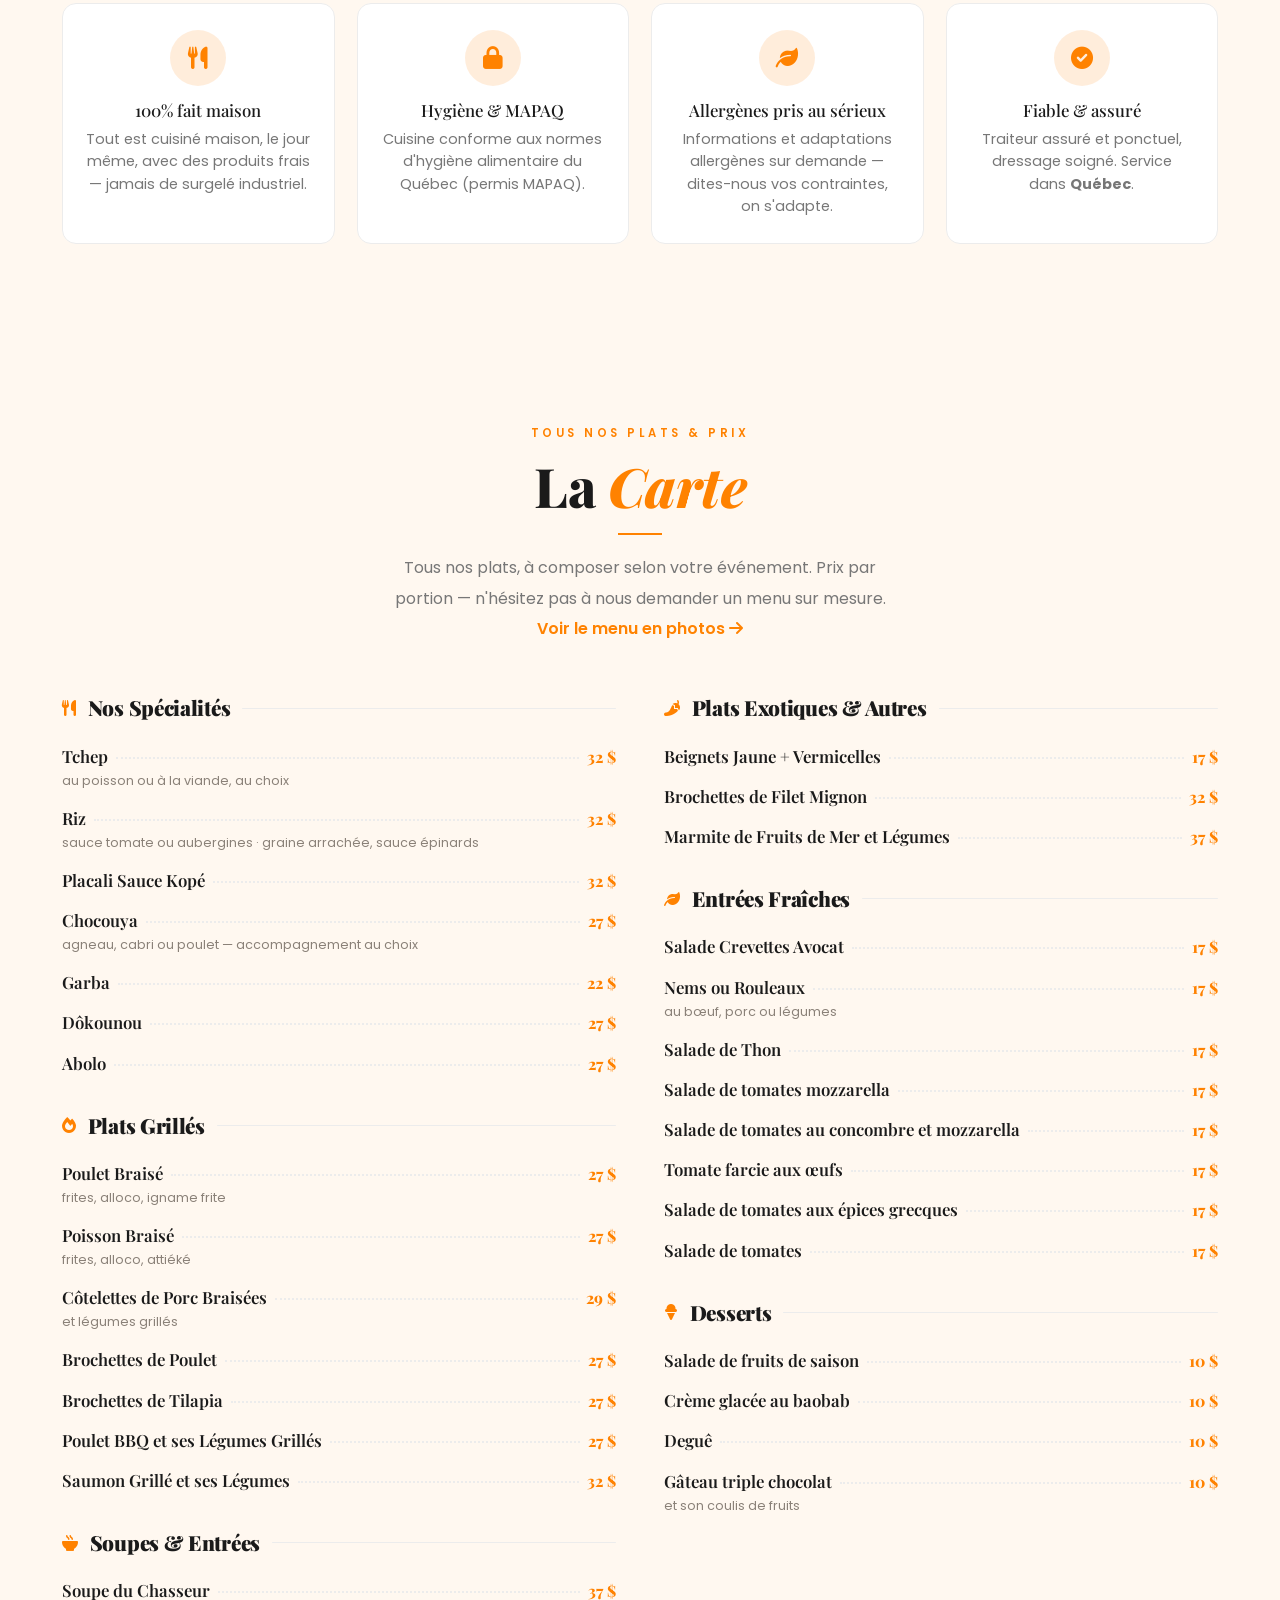
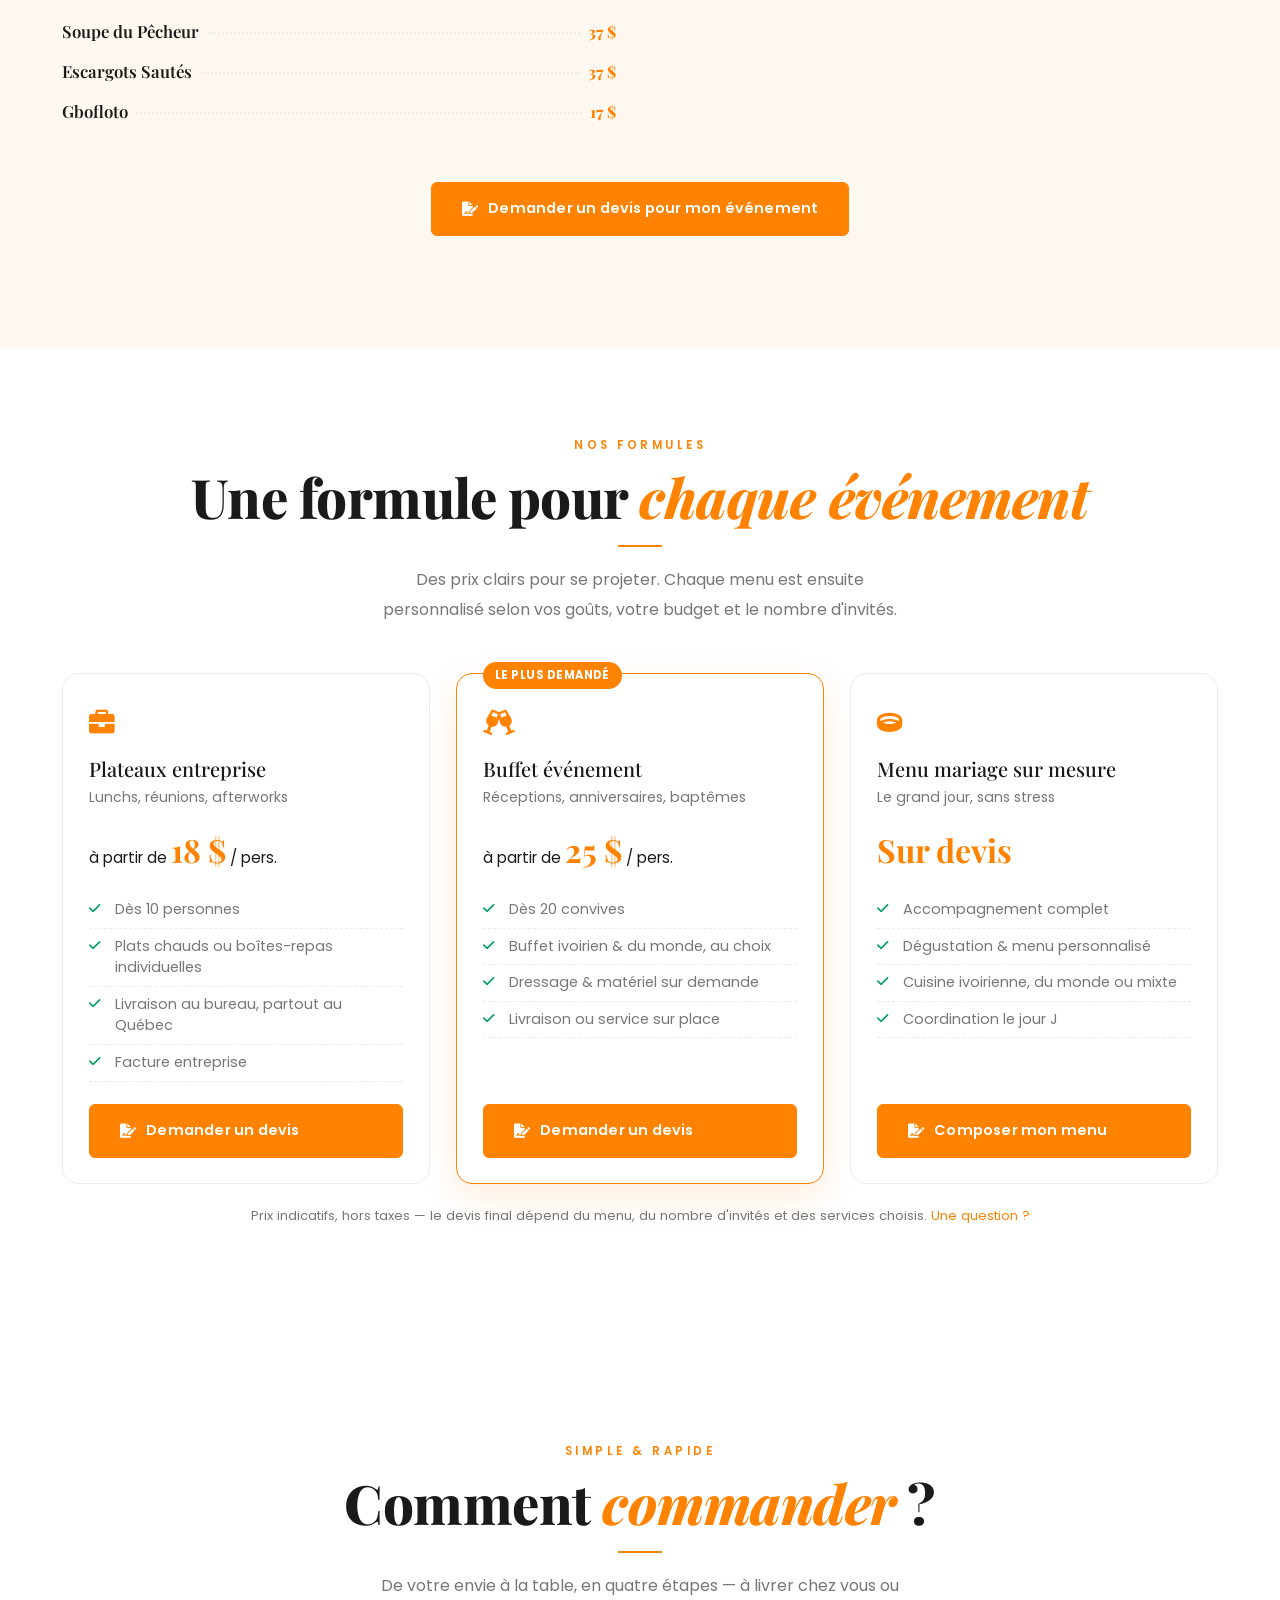
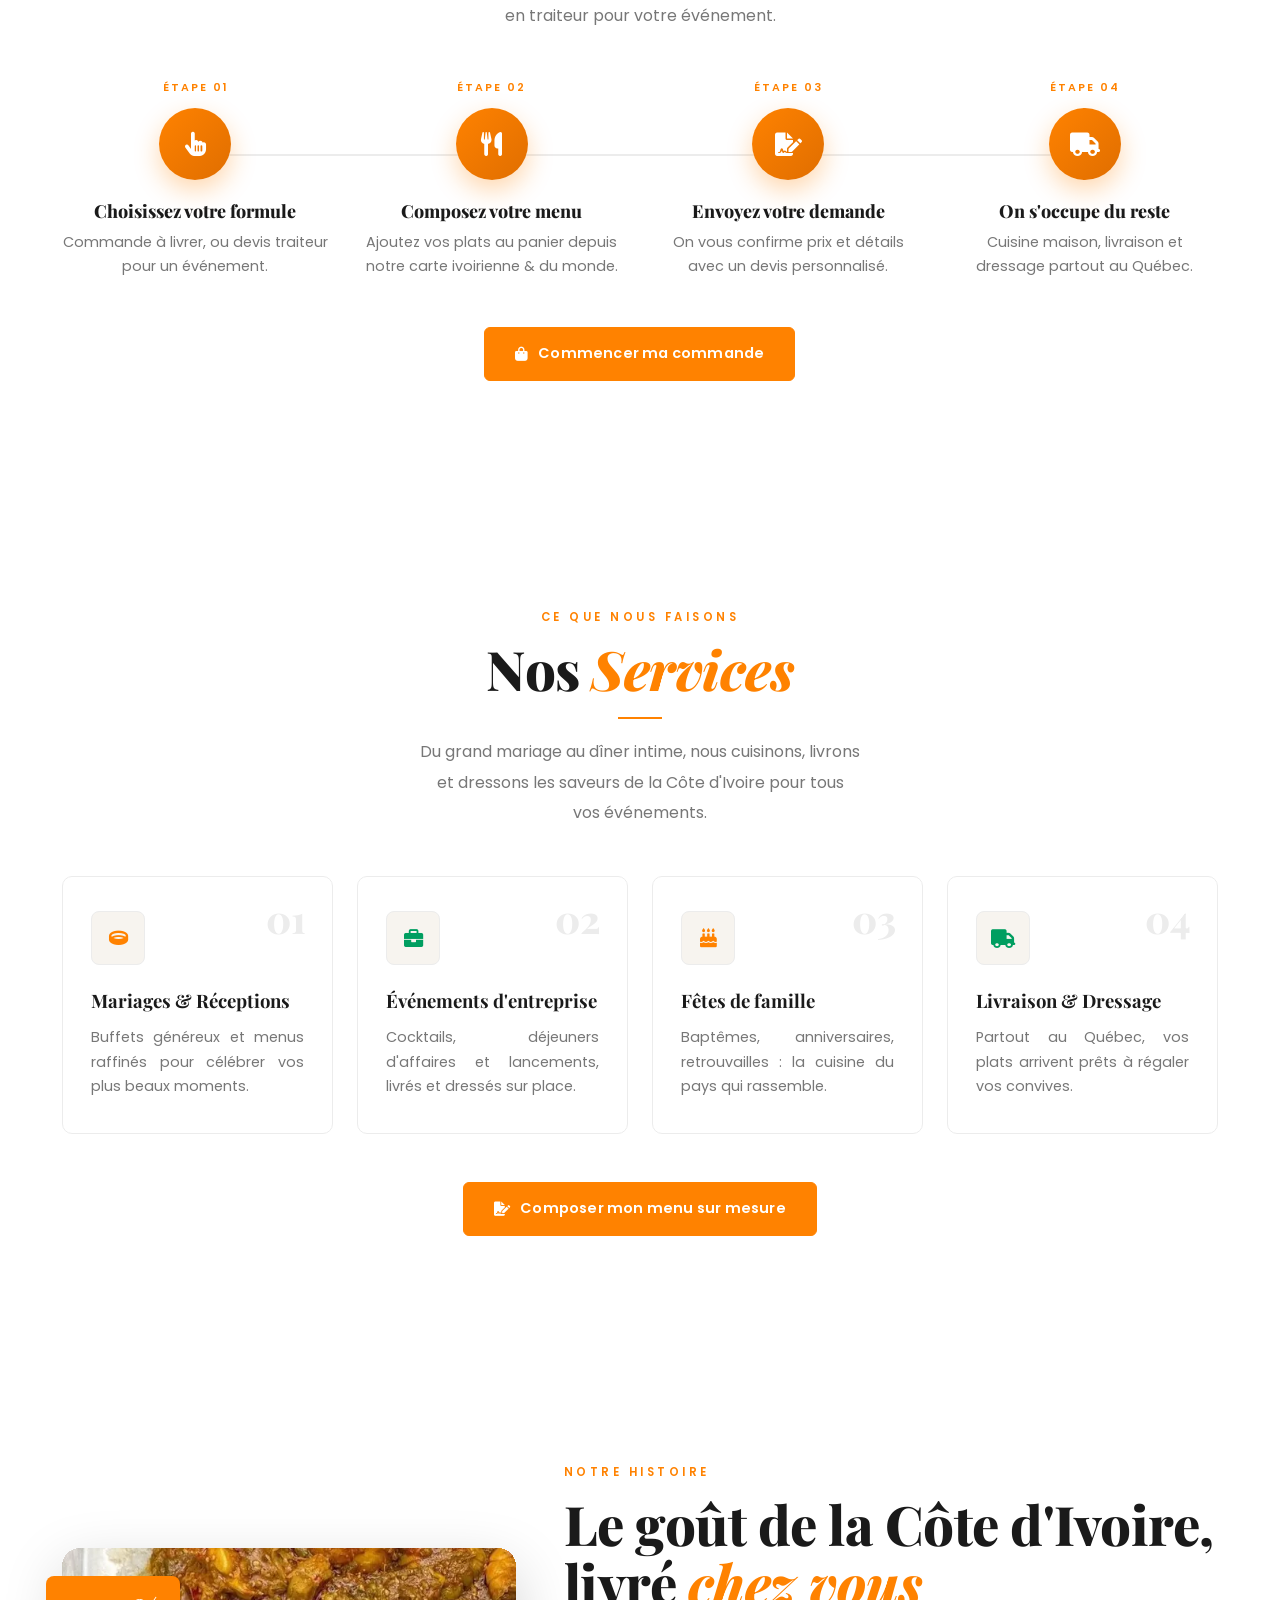
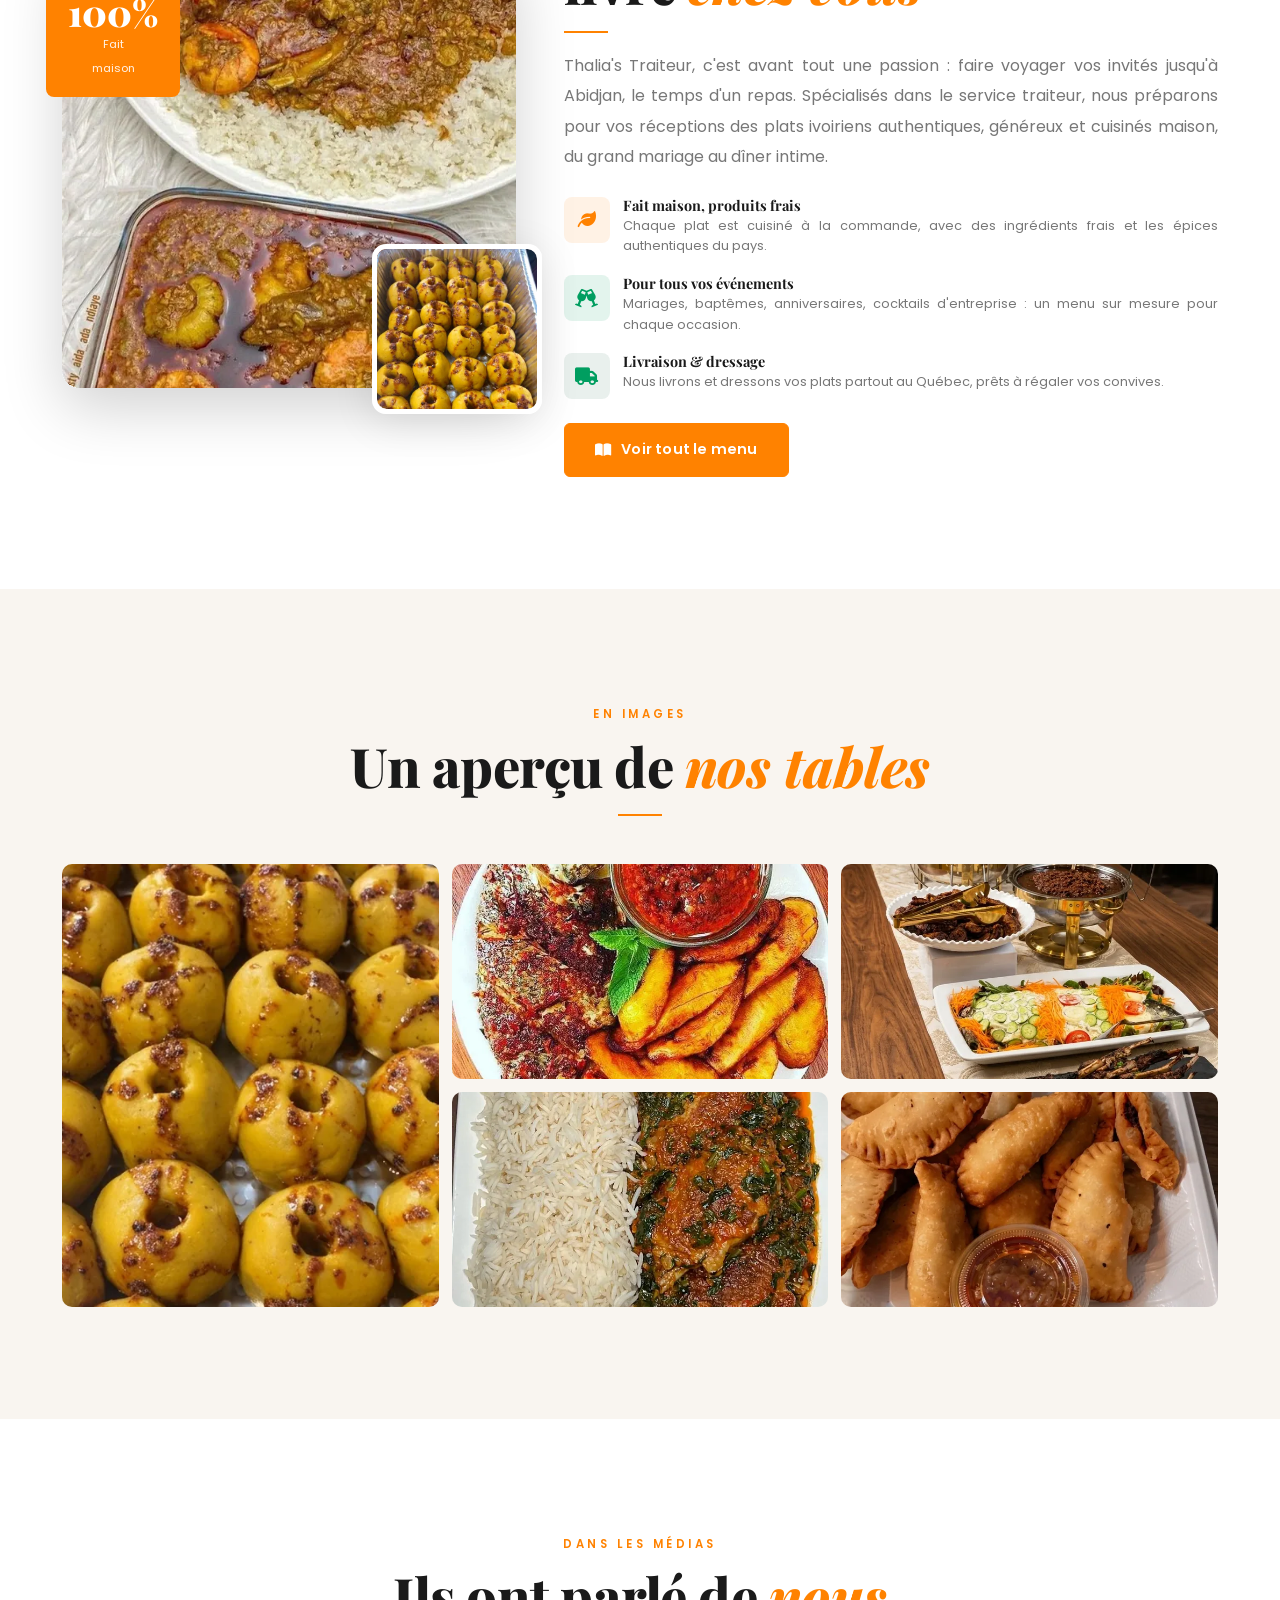
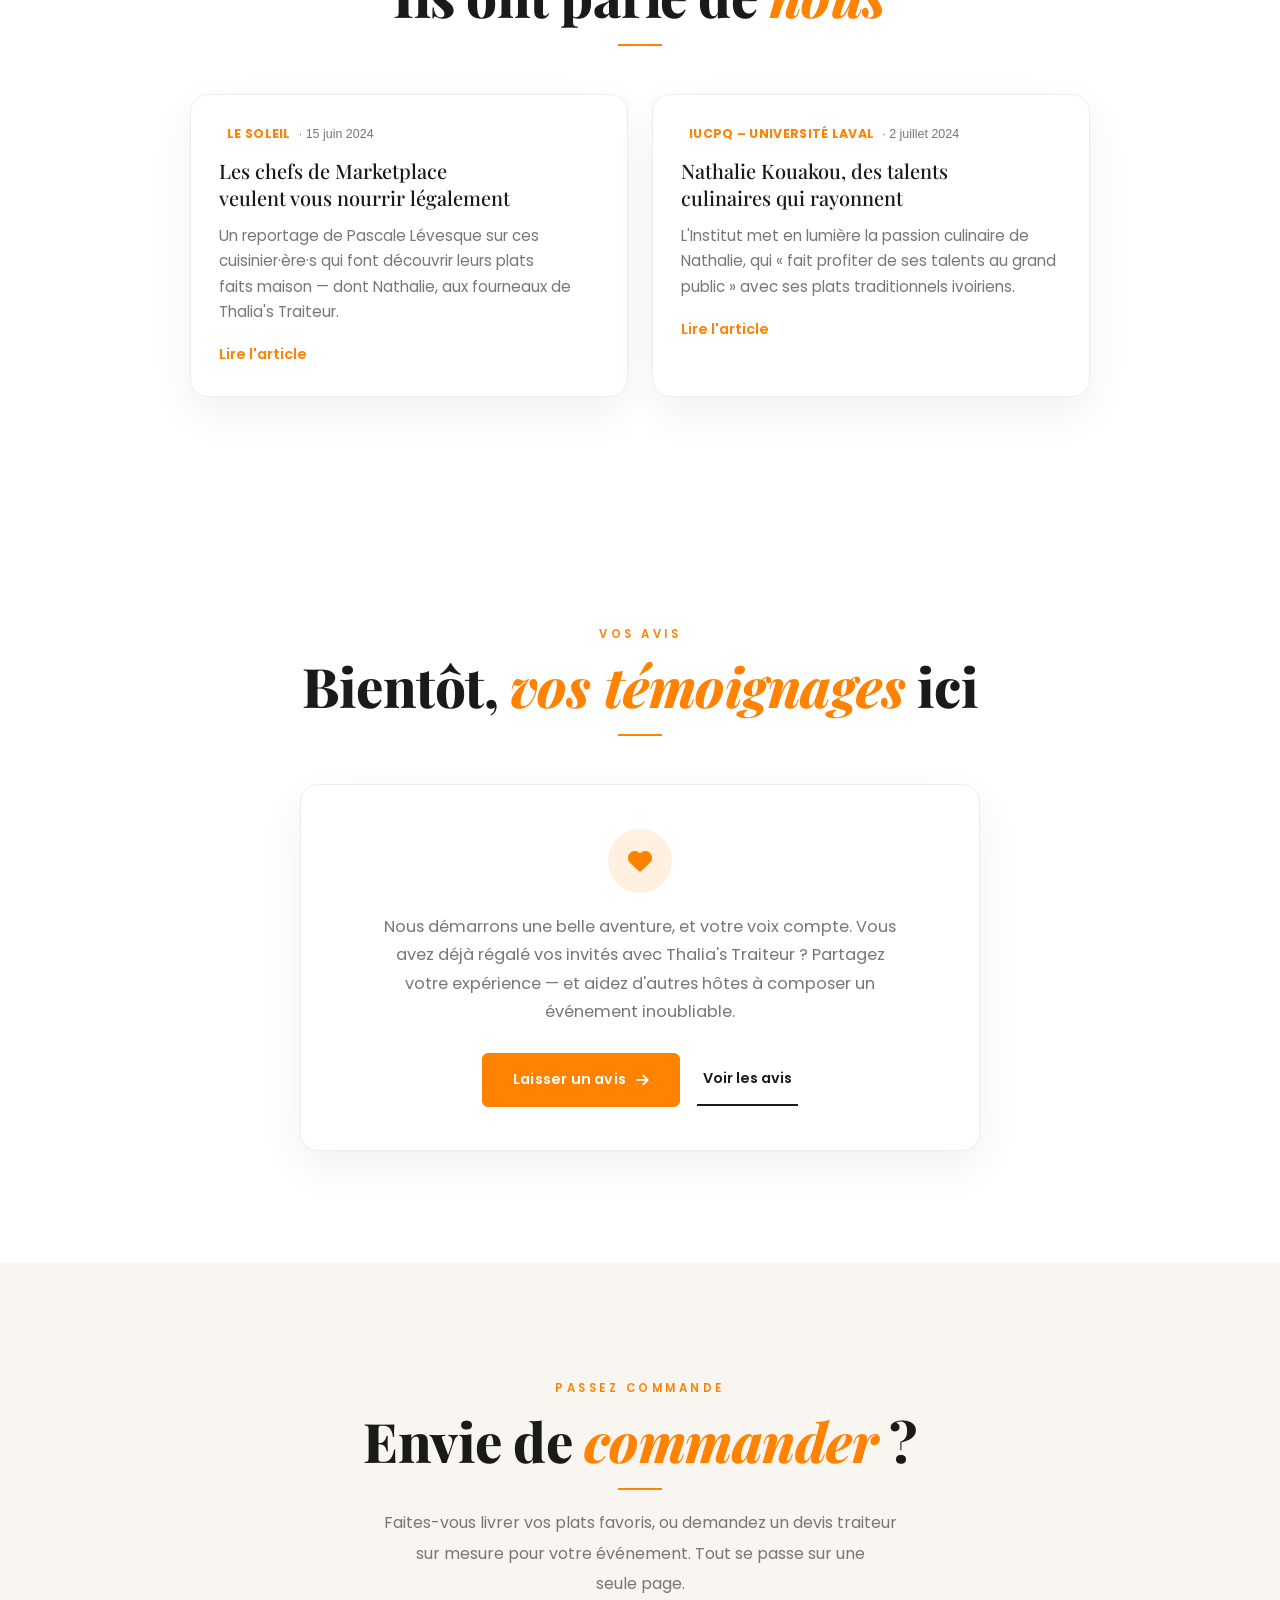
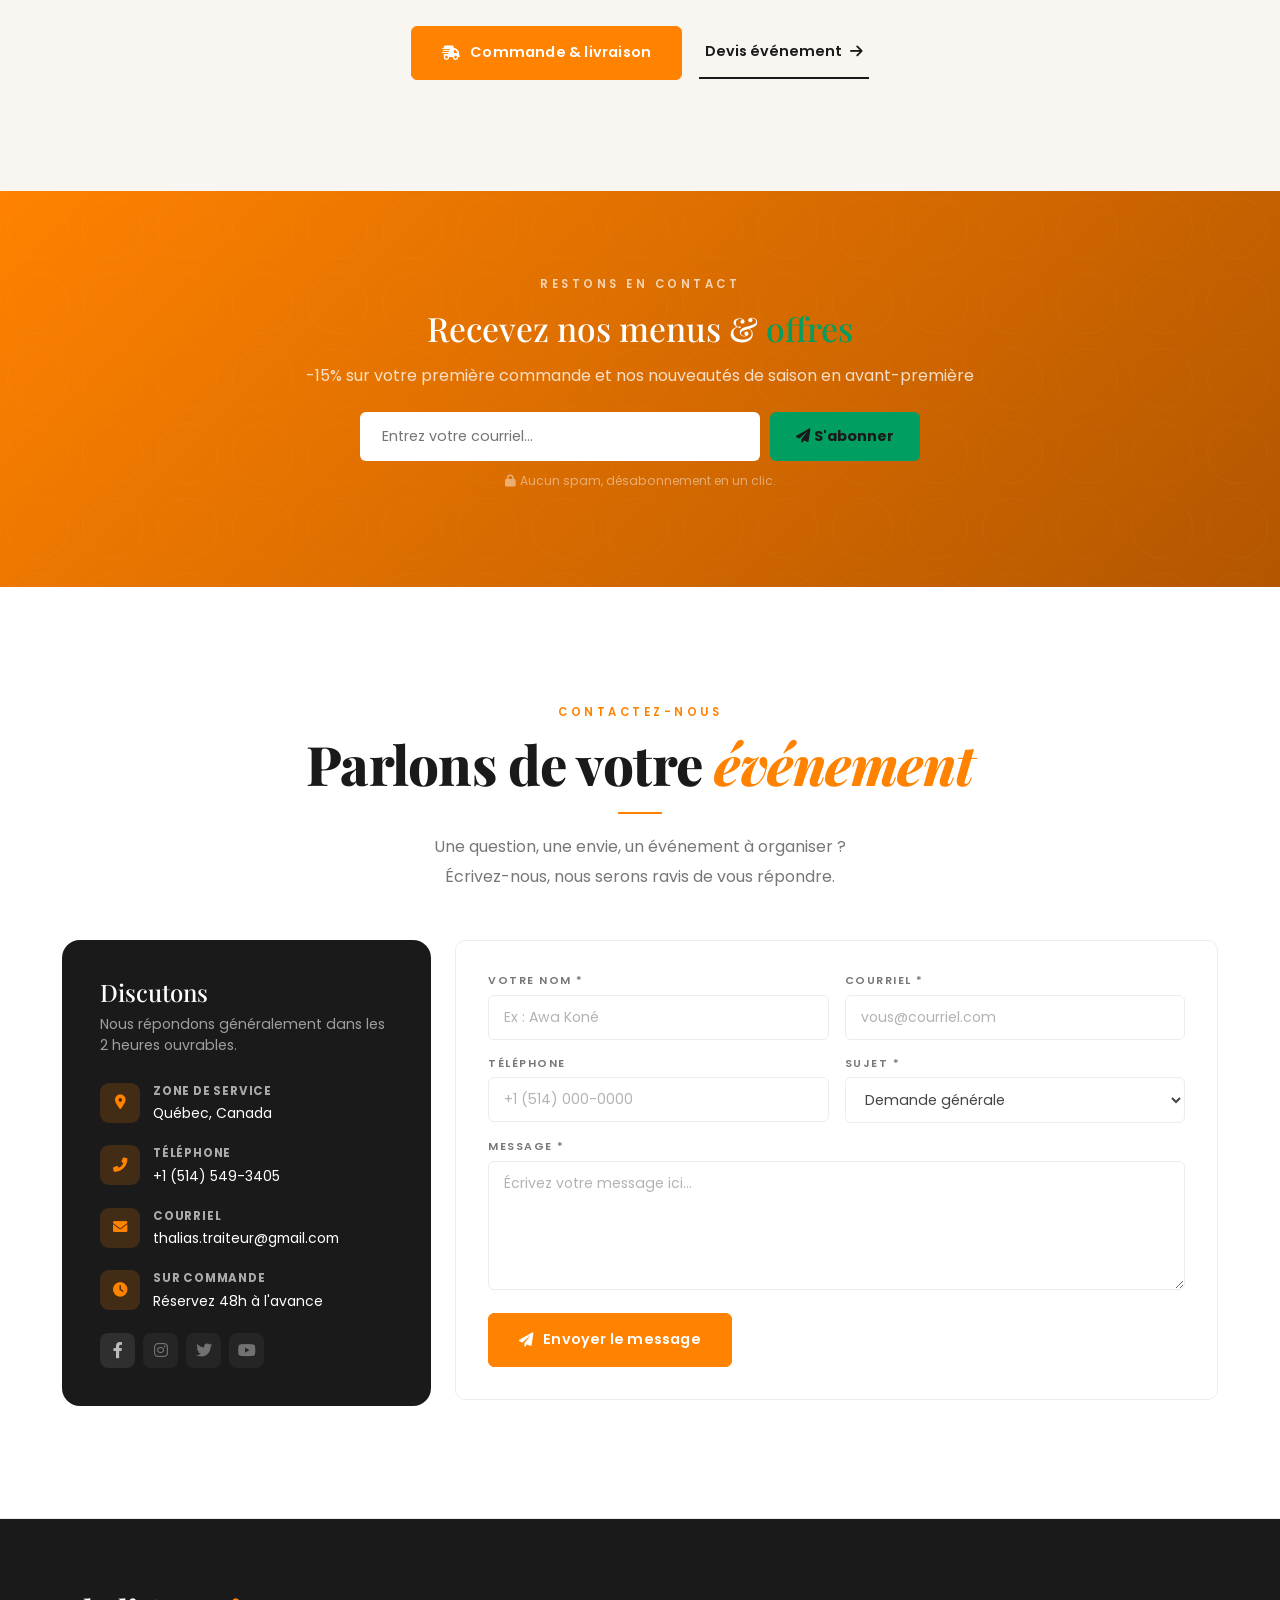
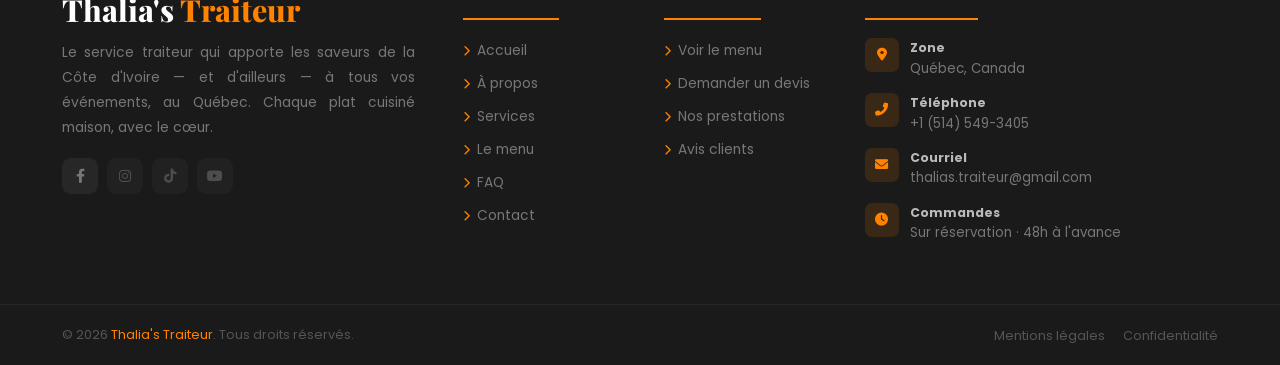
==== commit 53697d69: "Retire le selecteur de theme, ajoute la section presse et un CTA mobile collant - Supprime le bouton" ====
--- a/ThaliasTraiteur/index.html
+++ b/ThaliasTraiteur/index.html
@@ -77,15 +77,6 @@
    <meta name="twitter:description" content="Traiteur ivoirien au Québec : tchep, attiéké, garba et cuisine du monde, faits maison pour mariages, réceptions et événements. Devis gratuit sous 24 h." />
    <meta name="twitter:image" content="https://thaliastraiteur.com/img/banner-img.webp" />
 
-   <!-- Theme: apply saved theme before paint to avoid flash -->
-   <script>
-      (function () {
-         try {
-            var t = localStorage.getItem("tt-theme");
-            if (t) document.documentElement.setAttribute("data-theme", t);
-         } catch (e) {}
-      })();
-   </script>
    <link rel="preconnect" href="https://fonts.googleapis.com" />
    <link rel="preconnect" href="https://fonts.gstatic.com" crossorigin />
    <link
@@ -104,7 +95,7 @@
    <!-- Style CSS -->
    <link rel="stylesheet" href="css/style.css" />
    <!-- Editorial redesign layer -->
-   <link rel="stylesheet" href="css/redesign.css" />
+   <link rel="stylesheet" href="css/redesign.css?v=a53022ce" />
    <link rel="stylesheet" href="css/excellence.css" />
    <link rel="stylesheet" href="css/sweetalert2.min.css" />
 </head>
@@ -143,7 +134,6 @@
          </a>
          <div class="nav-actions d-flex align-items-center gap-2 order-lg-last">
             <button class="tt-cart-btn" data-cart-toggle type="button" title="Mon panier" aria-label="Mon panier"><i class="fas fa-shopping-bag"></i><span class="tt-cart-count">0</span></button>
-            <button id="themeToggle" class="tt-theme-btn" type="button" title="Changer de thème" aria-label="Changer de thème"><i class="fas fa-palette"></i></button>
             <button class="navbar-toggler border-0 d-lg-none" type="button" data-bs-toggle="collapse" data-bs-target="#navmenu" aria-label="Ouvrir le menu"><i class="fas fa-bars"></i></button>
          </div>
          <div class="collapse navbar-collapse order-lg-2" id="navmenu">
@@ -802,7 +792,7 @@
                <div class="astack">
                   <div class="aexp"><span class="anum">100%</span><small>Fait<br />maison</small></div>
                   <div class="amain"><img loading="lazy" decoding="async" src="img/about1.webp" alt="Thalia's Traiteur" /></div>
-                  <div class="asm"><img loading="lazy" decoding="async" src="img/about2.webp" alt="" /></div>
+                  <div class="asm"><img loading="lazy" decoding="async" src="img/about2.webp" alt="Beignets faits maison, plateau prêt pour un événement" /></div>
                </div>
             </div>
             <div class="col-lg-7" data-aos="fade-left">
@@ -876,6 +866,29 @@
                <img loading="lazy" decoding="async" src="img/portfolio/work5.webp" alt="Pâtés et bouchées" />
                <div class="gover"><span><i class="fas fa-expand-alt"></i> Entrées &amp; Bouchées</span></div>
             </div>
+         </div>
+      </div>
+   </section>
+   <section id="press">
+      <div class="container">
+         <div class="text-center mb-5" data-aos="fade-up">
+            <span class="slbl">Dans les médias</span>
+            <h2 class="stitle">Ils ont parlé de <span>nous</span></h2>
+            <div class="sline"></div>
+         </div>
+         <div class="pressgrid" data-aos="fade-up">
+            <a class="presscard" href="https://www.lesoleil.com/actualites/actualites-locales/2024/06/15/les-chefs-de-marketplace-veulent-vous-nourrir-legalement-DRHABZYGN5BKXNWOO75VNILMFI/" target="_blank" rel="noopener">
+               <div class="presscard-src"><i class="fas fa-newspaper"></i>Le Soleil <span>· 15 juin 2024</span></div>
+               <h3>Les chefs de Marketplace veulent vous nourrir légalement</h3>
+               <p>Un reportage de Pascale Lévesque sur ces cuisinier·ère·s qui font découvrir leurs plats faits maison — dont Nathalie, aux fourneaux de Thalia's Traiteur.</p>
+               <span class="presscard-cta">Lire l'article <i class="fas fa-arrow-up-right-from-square"></i></span>
+            </a>
+            <a class="presscard" href="https://www.iucpq.ca/reportage-le-soleil-les-chefs-de-marketplace-veulent-vous-nourrir-legalement/" target="_blank" rel="noopener">
+               <div class="presscard-src"><i class="fas fa-building-columns"></i>IUCPQ – Université Laval <span>· 2 juillet 2024</span></div>
+               <h3>Nathalie Kouakou, des talents culinaires qui rayonnent</h3>
+               <p>L'Institut met en lumière la passion culinaire de Nathalie, qui « fait profiter de ses talents au grand public » avec ses plats traditionnels ivoiriens.</p>
+               <span class="presscard-cta">Lire l'article <i class="fas fa-arrow-up-right-from-square"></i></span>
+            </a>
          </div>
       </div>
    </section>
@@ -1266,8 +1279,8 @@
    <script src="js/popup-carousel.js"></script>
    <!-- Contact form (même scénario que la page contact) -->
    <script src="js/contact-form.js"></script>
-   <!-- Theme switcher (dev tool — remove button + script to lock a single theme) -->
-   <script src="js/theme-switch.js"></script>
+   <!-- Sticky mobile order CTA -->
+   <a href="commander.html" class="tt-sticky-cta"><i class="fas fa-utensils"></i>Commander maintenant</a>
 </body>
 
 </html>
--- a/ThaliasTraiteur/css/redesign.css
+++ b/ThaliasTraiteur/css/redesign.css
@@ -1599,14 +1599,6 @@
   .btn-ed--solid, .btn-red, .btn-ed--ghost { font-size: 0.82rem; }
 }
 
-/* Theme switcher as a header icon (identical to the cart icon) */
-.tt-theme-btn {
-  background: none; border: none; cursor: pointer;
-  color: var(--text); font-size: 1.15rem; padding: 6px 10px;
-  line-height: 1; border-radius: 8px; transition: color 0.2s, background 0.2s;
-}
-.tt-theme-btn:hover { color: var(--primary); background: var(--surface-2); }
-
 /* Remove rating stars on menu cards + dish popup */
 .mstars, #mpStars { display: none !important; }
 
@@ -1645,3 +1637,93 @@
 @media (max-width: 600px) {
   .hero-media { height: 40vh; min-height: 220px; }
 }
+
+/* ---- Press mentions ("Ils ont parlé de nous") ---- */
+.pressgrid {
+  display: grid;
+  grid-template-columns: repeat(2, 1fr);
+  gap: 24px;
+  max-width: 900px;
+  margin: 0 auto;
+}
+.presscard {
+  display: block;
+  background: var(--surface);
+  border: 1px solid var(--border);
+  border-radius: 18px;
+  padding: 30px 28px;
+  text-decoration: none;
+  color: inherit;
+  box-shadow: 0 16px 44px rgba(0, 0, 0, 0.06);
+}
+.presscard-src {
+  display: flex;
+  align-items: center;
+  gap: 8px;
+  font-family: "Poppins", sans-serif;
+  font-size: 0.78rem;
+  font-weight: 700;
+  letter-spacing: 0.3px;
+  text-transform: uppercase;
+  color: var(--primary);
+  margin-bottom: 14px;
+}
+.presscard-src span {
+  color: var(--text-muted);
+  font-weight: 500;
+  text-transform: none;
+  letter-spacing: 0;
+}
+.presscard h3 {
+  font-family: "Playfair Display", serif;
+  font-size: 1.25rem;
+  line-height: 1.35;
+  margin: 0 0 12px;
+  color: var(--heading, var(--text));
+}
+.presscard p {
+  color: var(--text-muted);
+  font-size: 0.95rem;
+  line-height: 1.65;
+  margin: 0 0 18px;
+}
+.presscard-cta {
+  display: inline-flex;
+  align-items: center;
+  gap: 8px;
+  font-weight: 600;
+  font-size: 0.9rem;
+  color: var(--primary);
+}
+.presscard-cta i { font-size: 0.78rem; }
+@media (max-width: 767.98px) {
+  .pressgrid { grid-template-columns: 1fr; gap: 18px; }
+  .presscard { padding: 24px 22px; }
+}
+
+/* ---- Sticky mobile order CTA (stacks left of the WhatsApp bubble) ---- */
+.tt-sticky-cta { display: none; }
+@media (max-width: 767.98px) {
+  .tt-sticky-cta {
+    display: flex;
+    align-items: center;
+    justify-content: center;
+    gap: 10px;
+    position: fixed;
+    left: 14px;
+    right: 72px;
+    bottom: 14px;
+    z-index: 9989;
+    height: 50px;
+    border-radius: 14px;
+    background: var(--primary);
+    color: #fff;
+    font-family: "Poppins", sans-serif;
+    font-weight: 700;
+    font-size: 0.92rem;
+    text-decoration: none;
+    box-shadow: 0 10px 26px rgba(var(--primary-rgb), 0.35);
+  }
+  .tt-sticky-cta:active { transform: scale(0.98); }
+  body { padding-bottom: 78px; }
+}
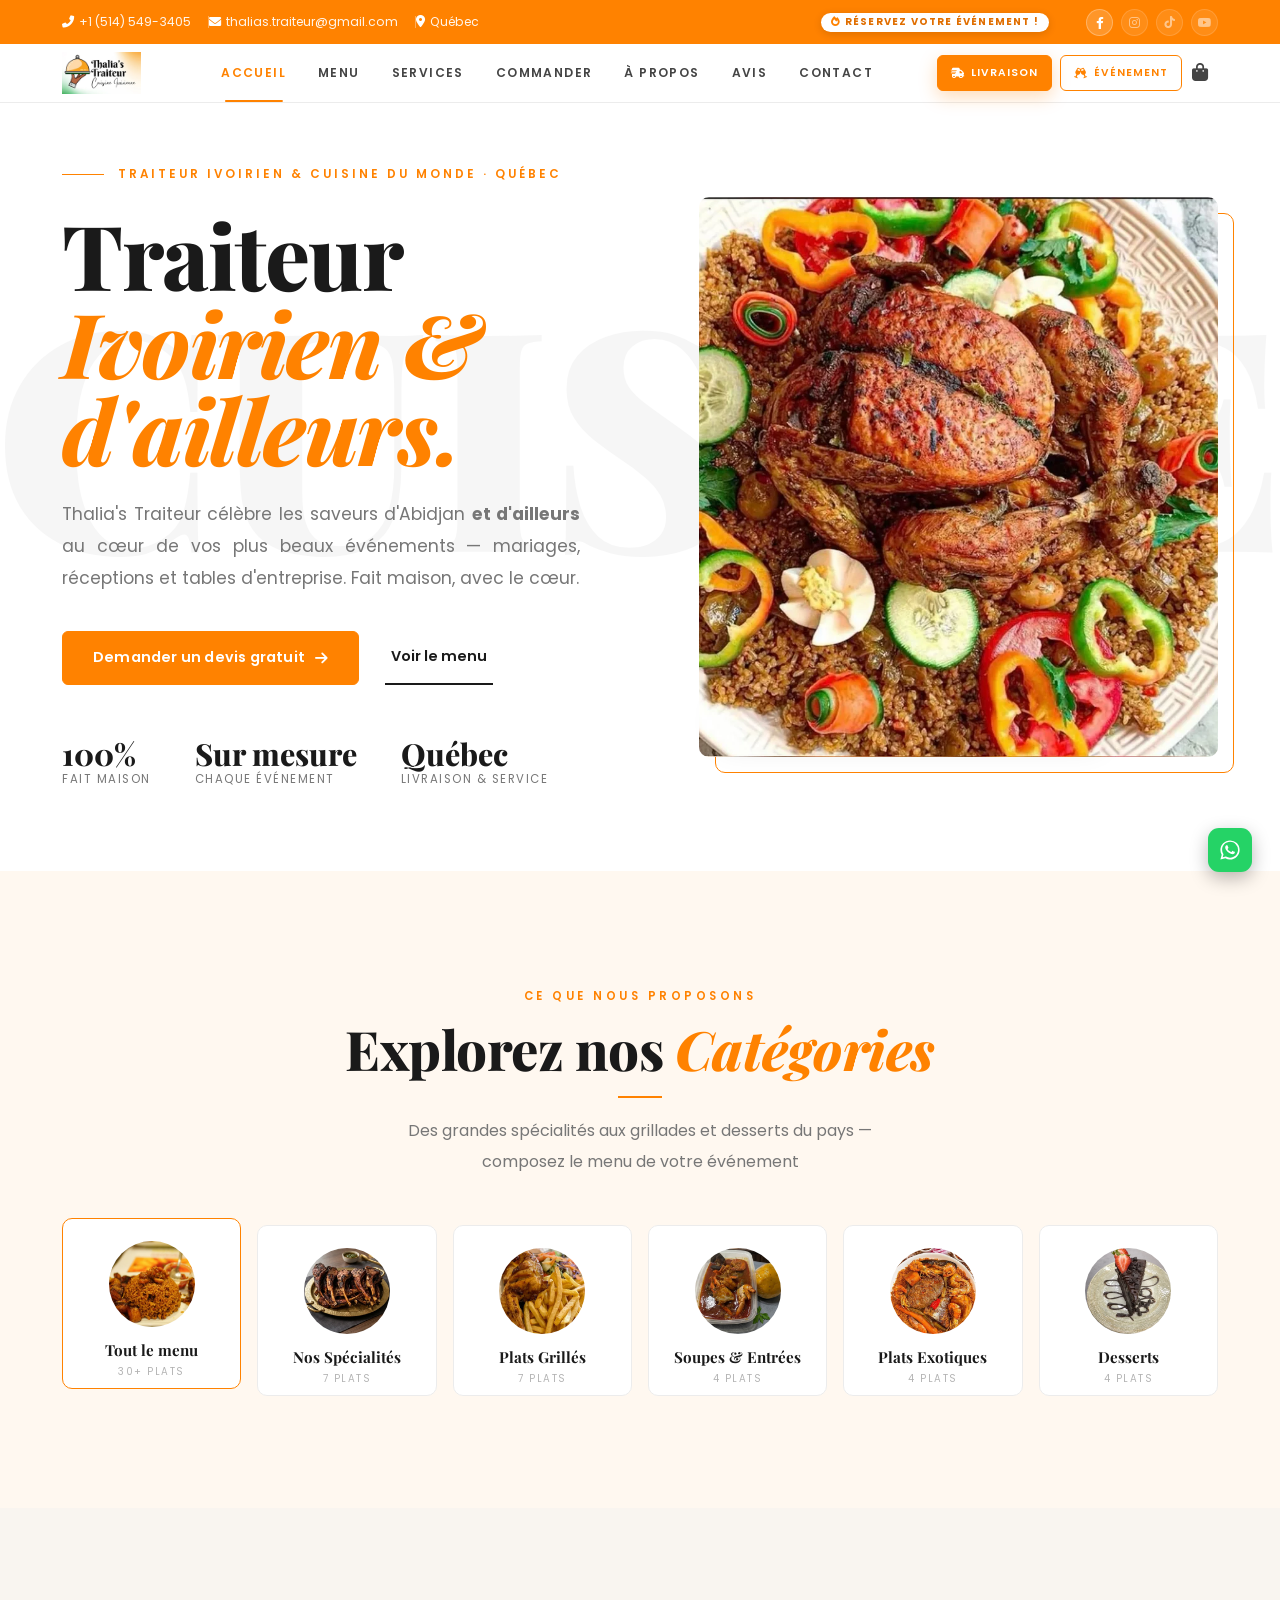
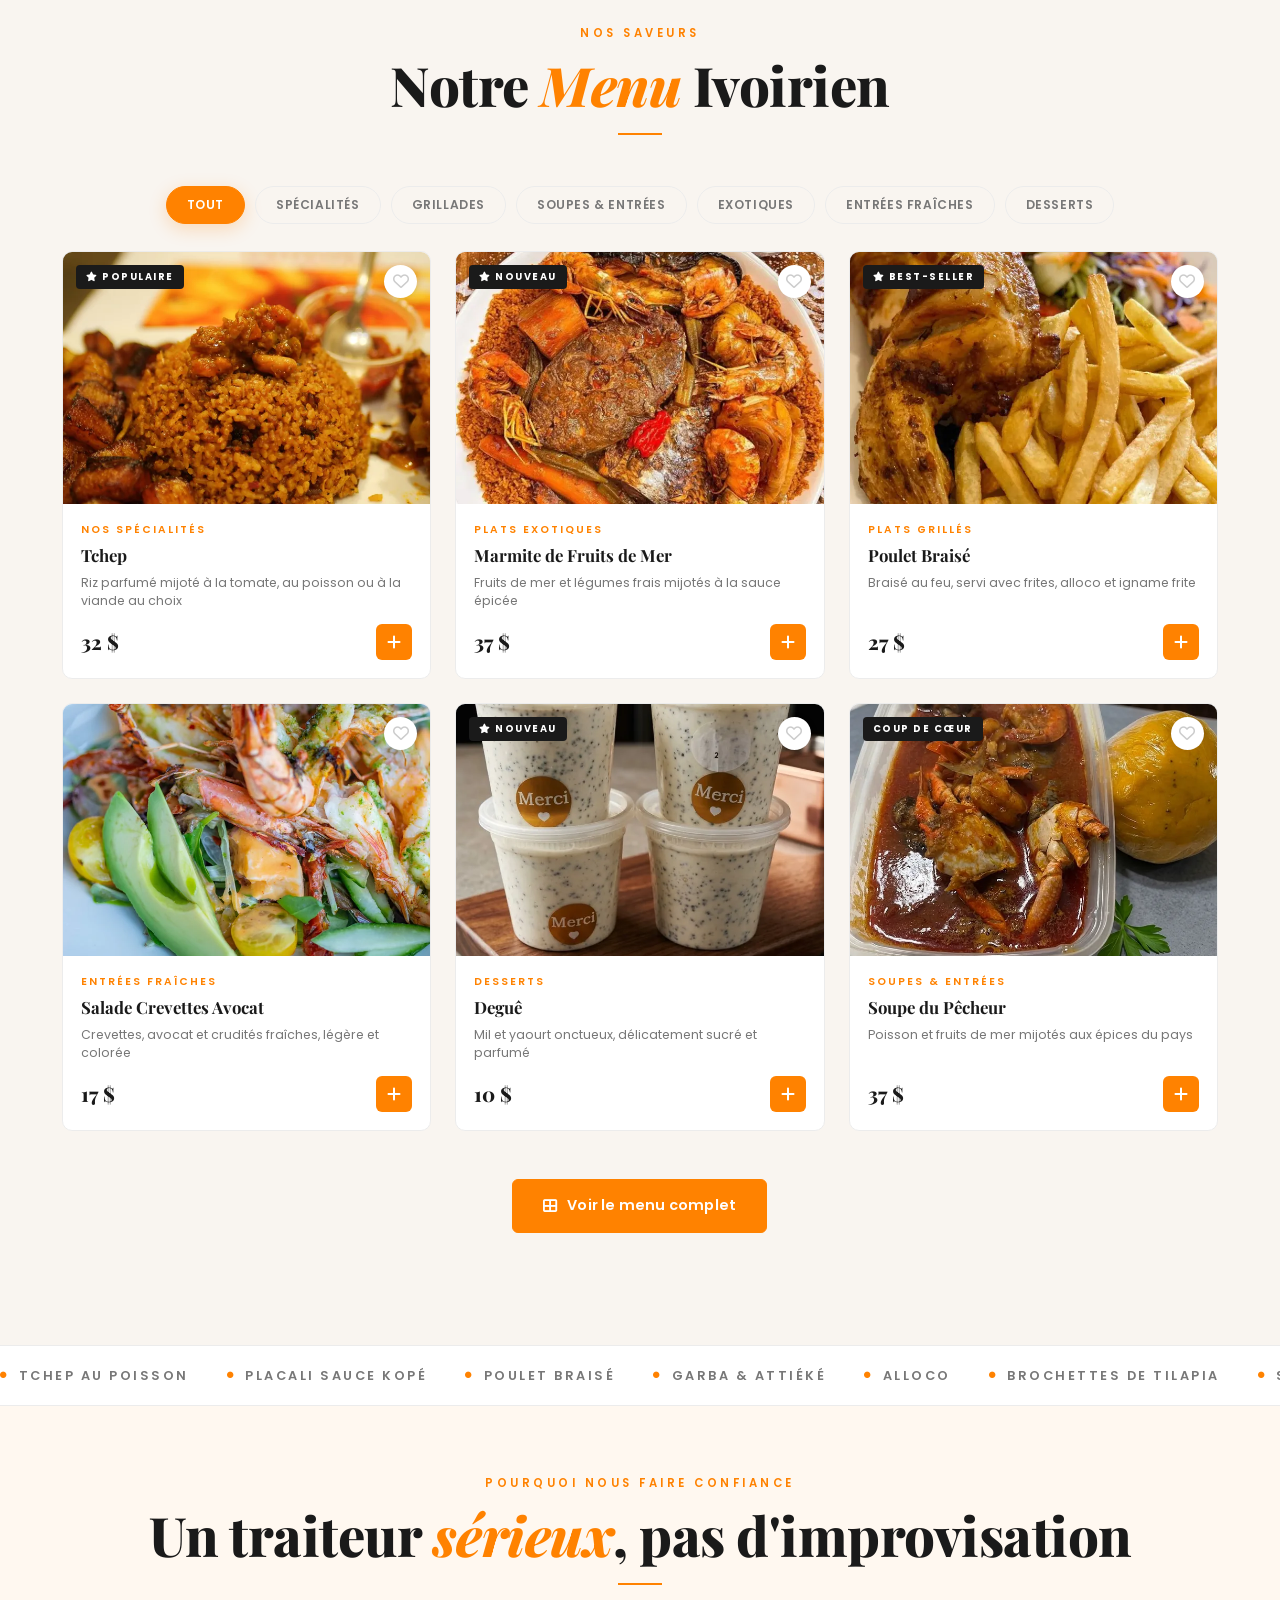
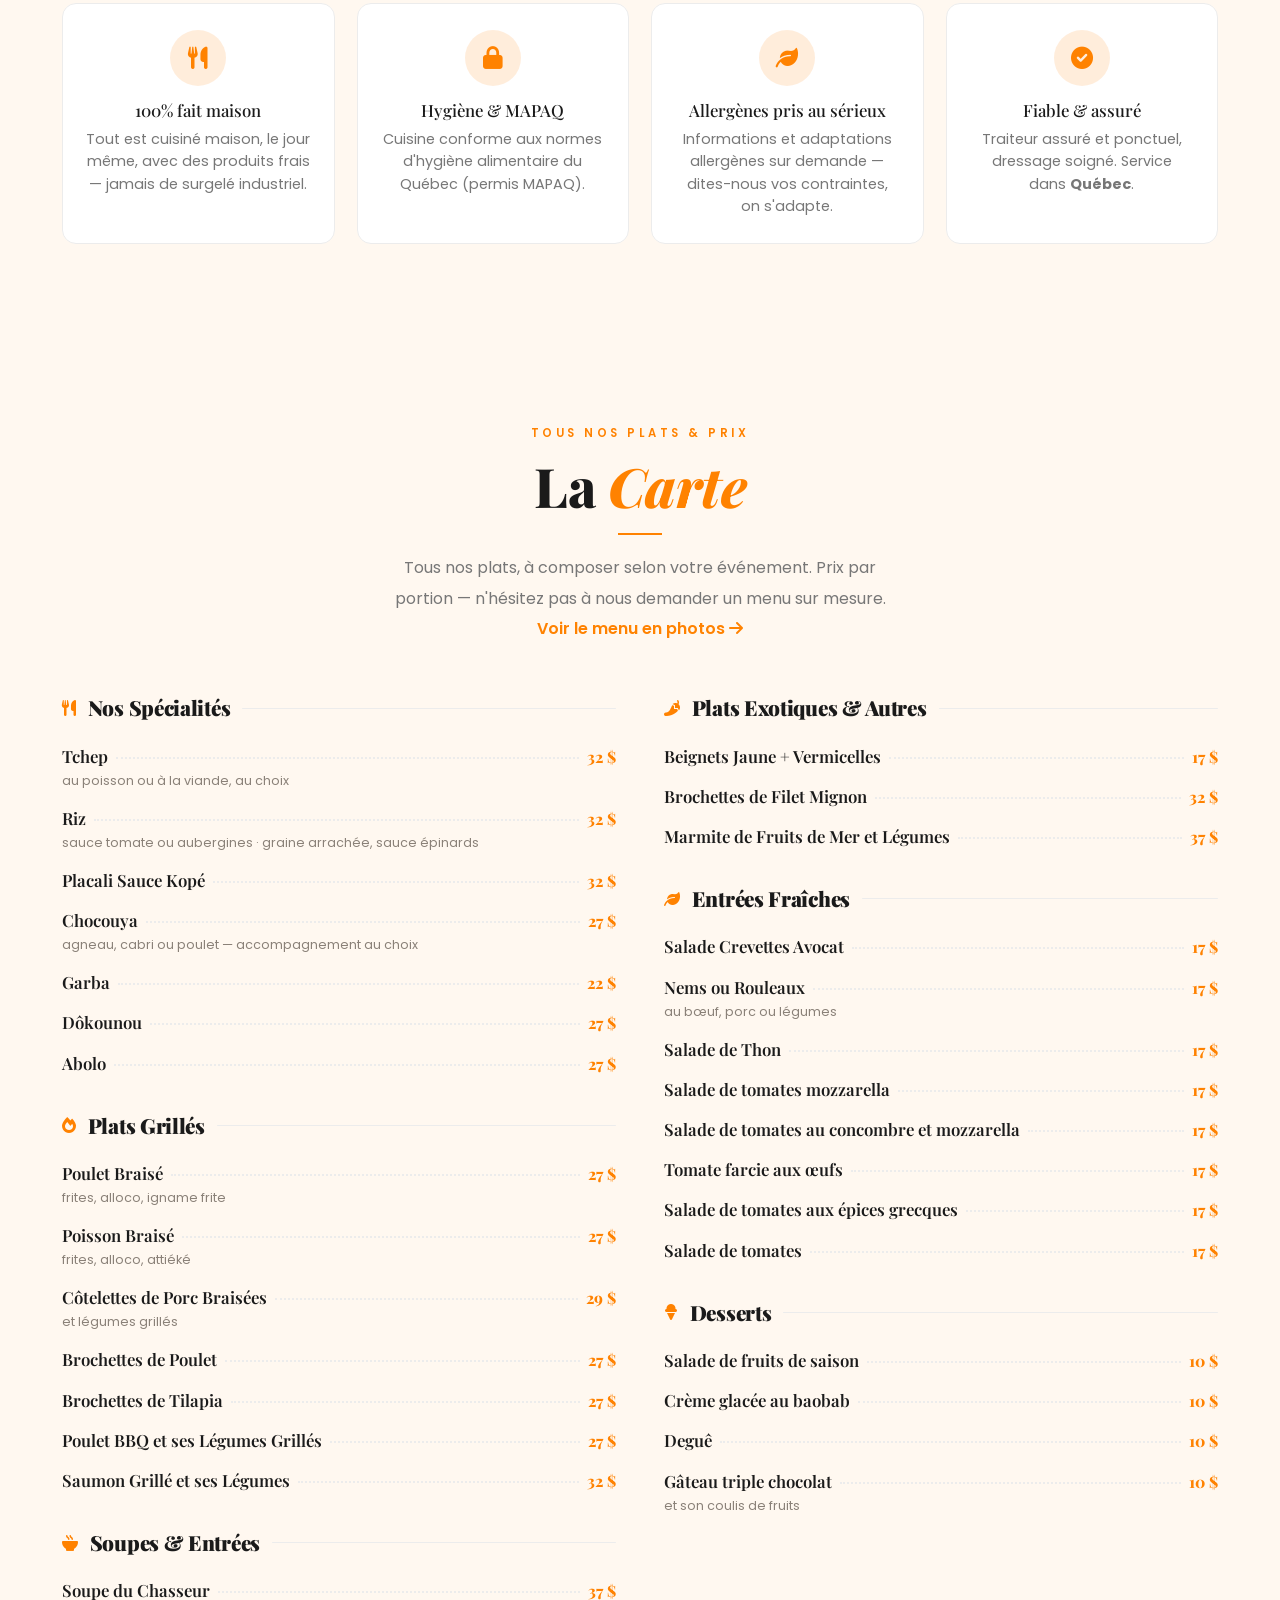
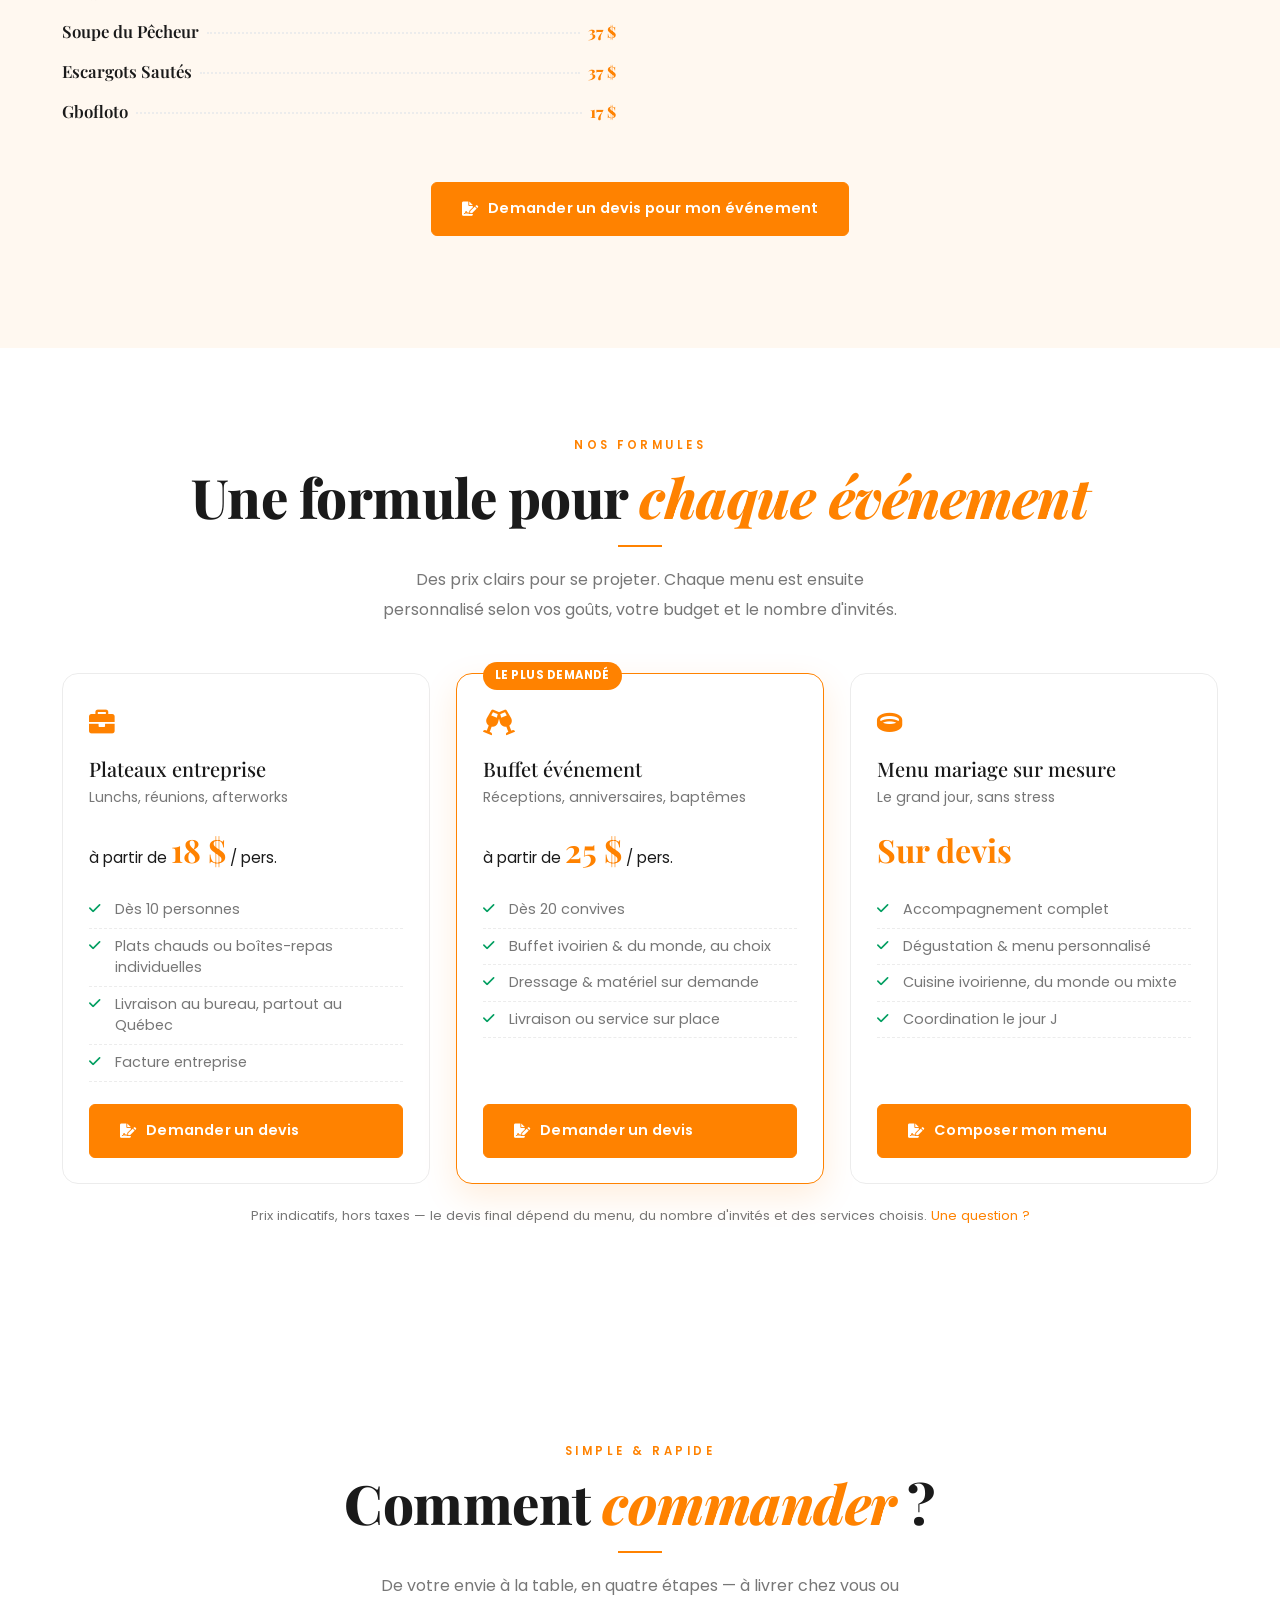
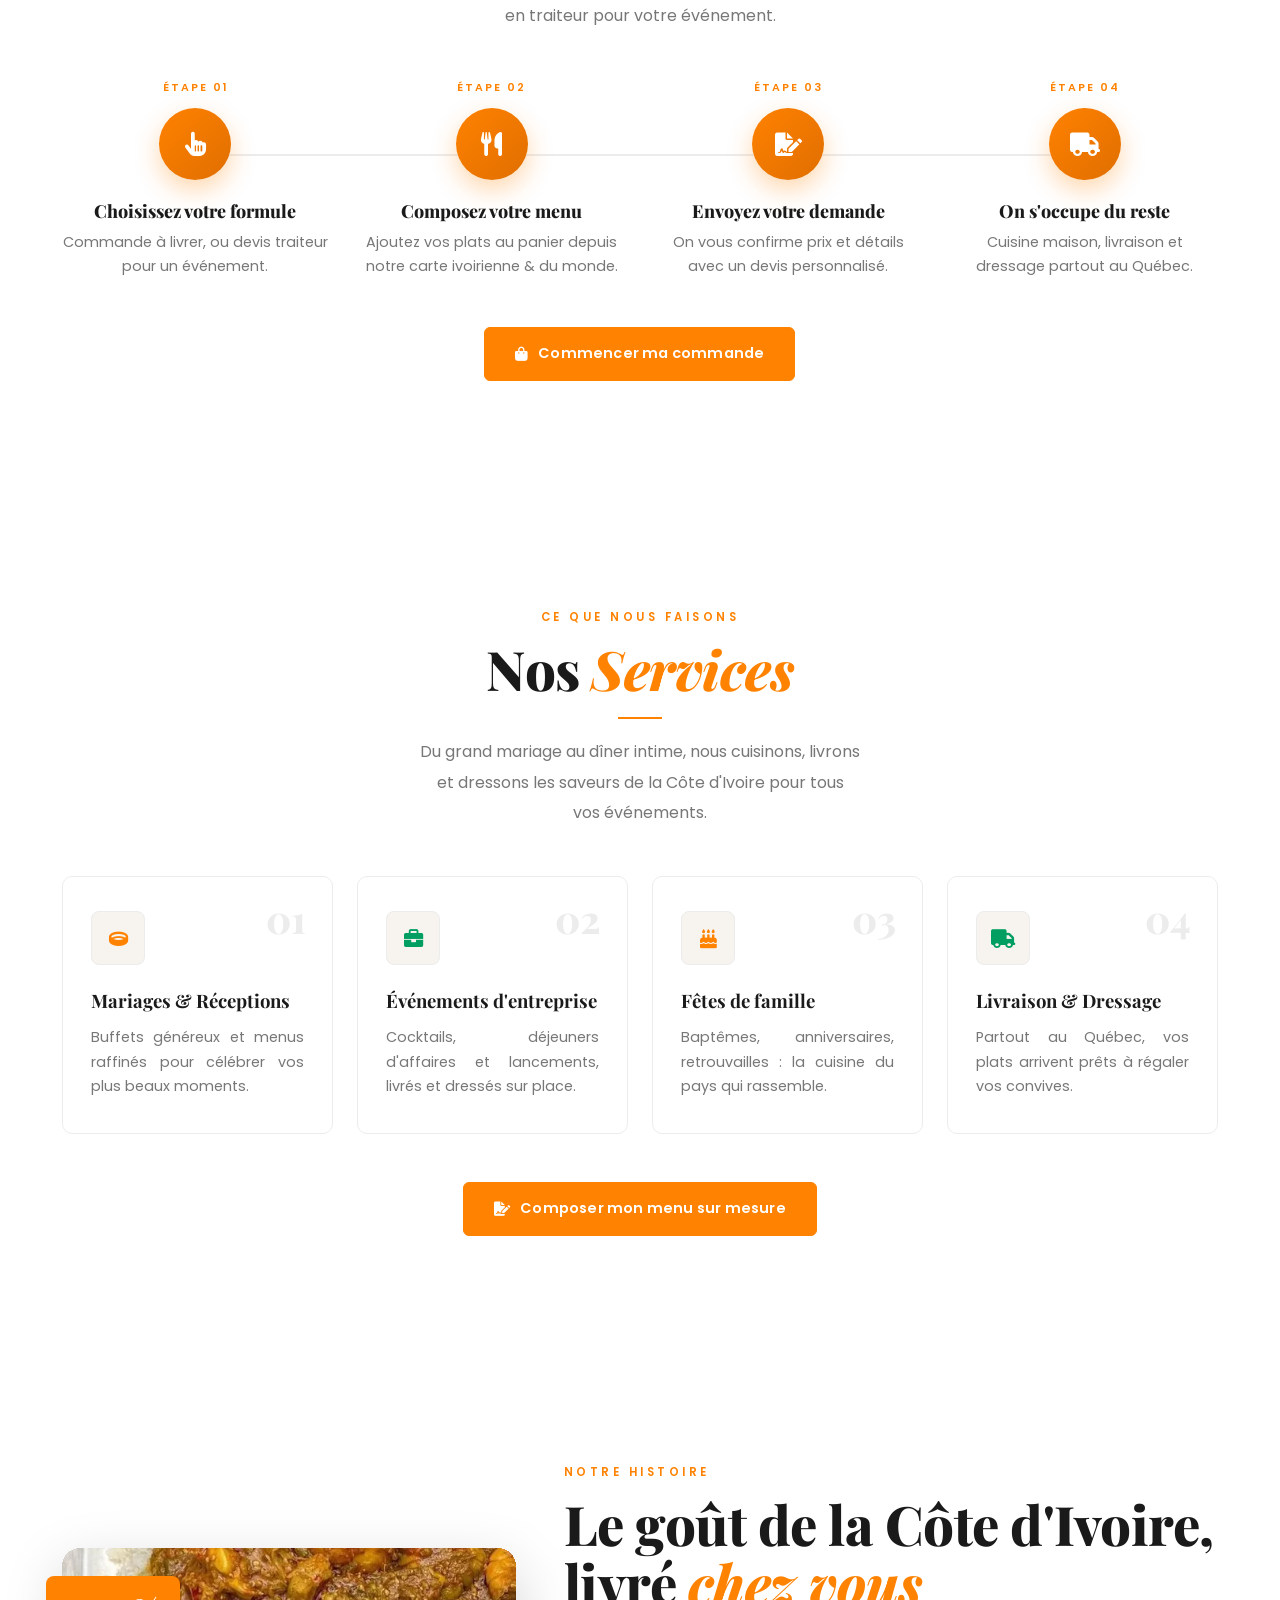
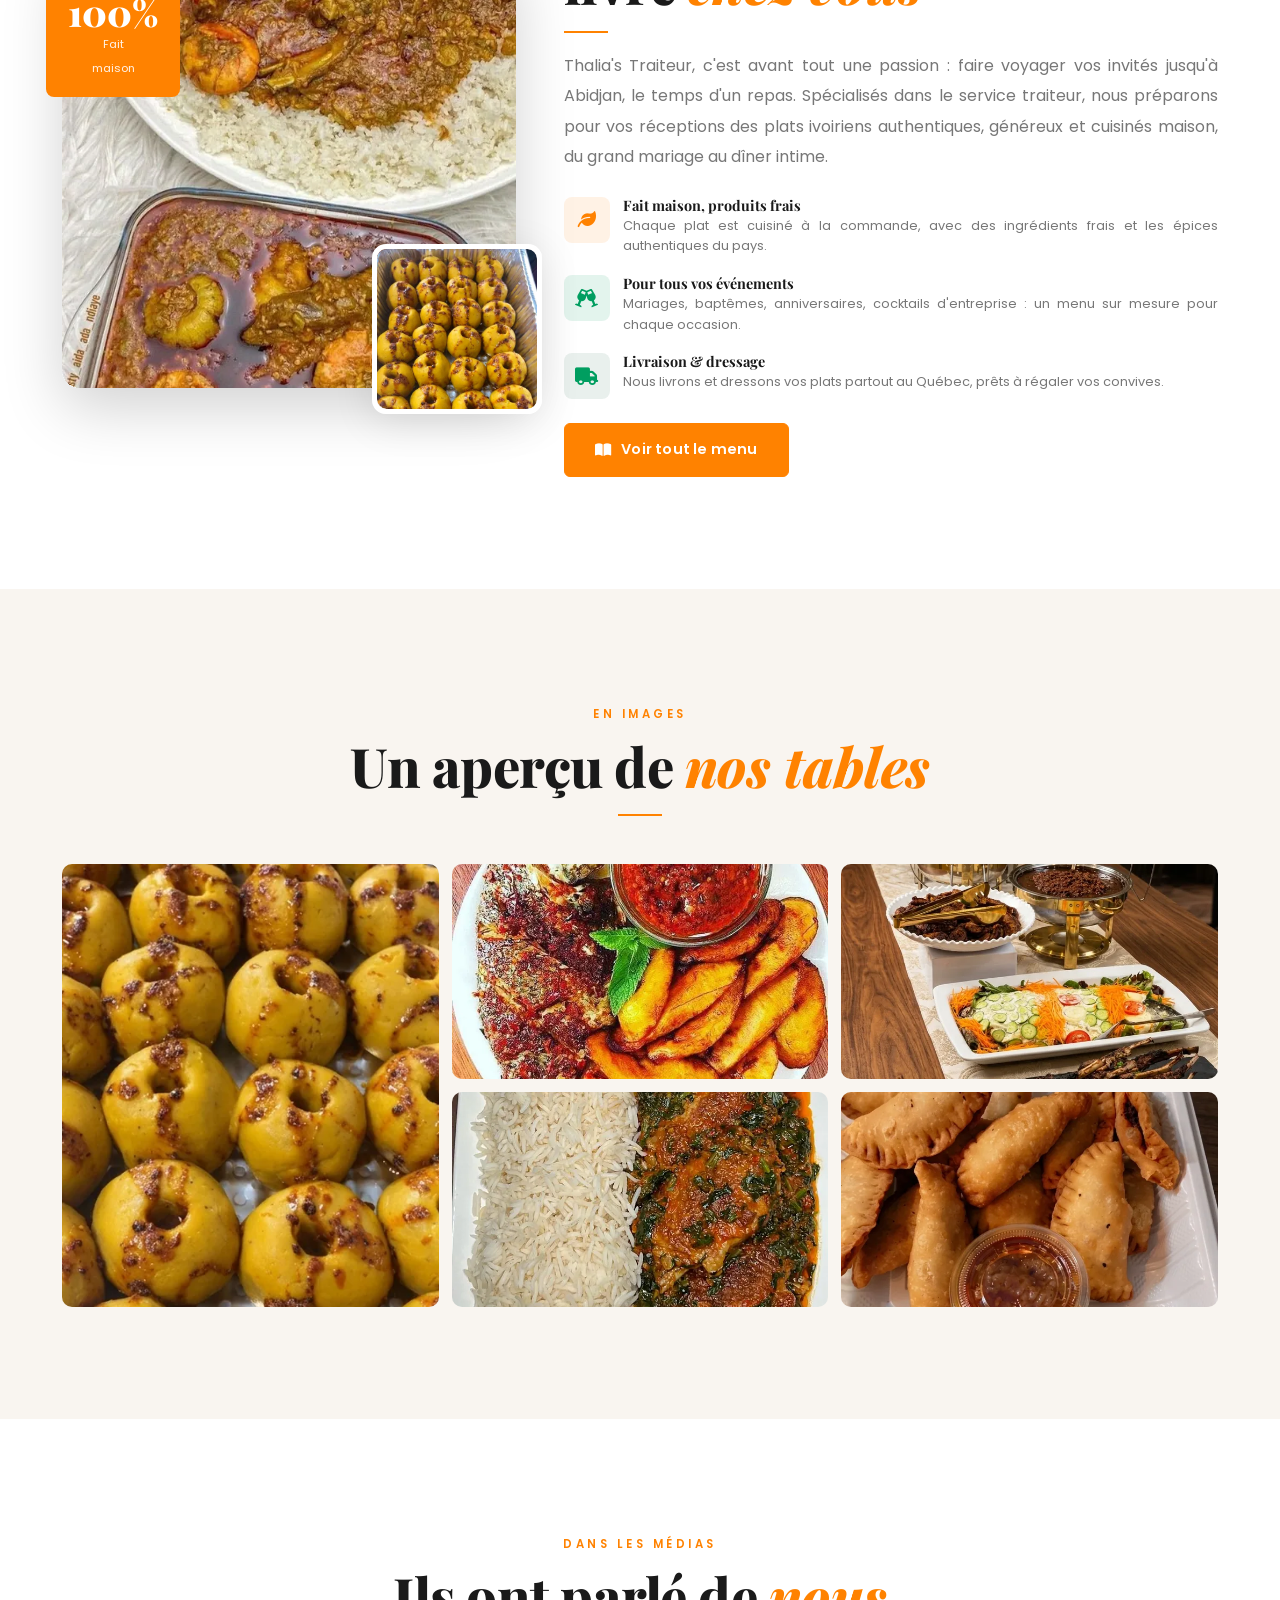
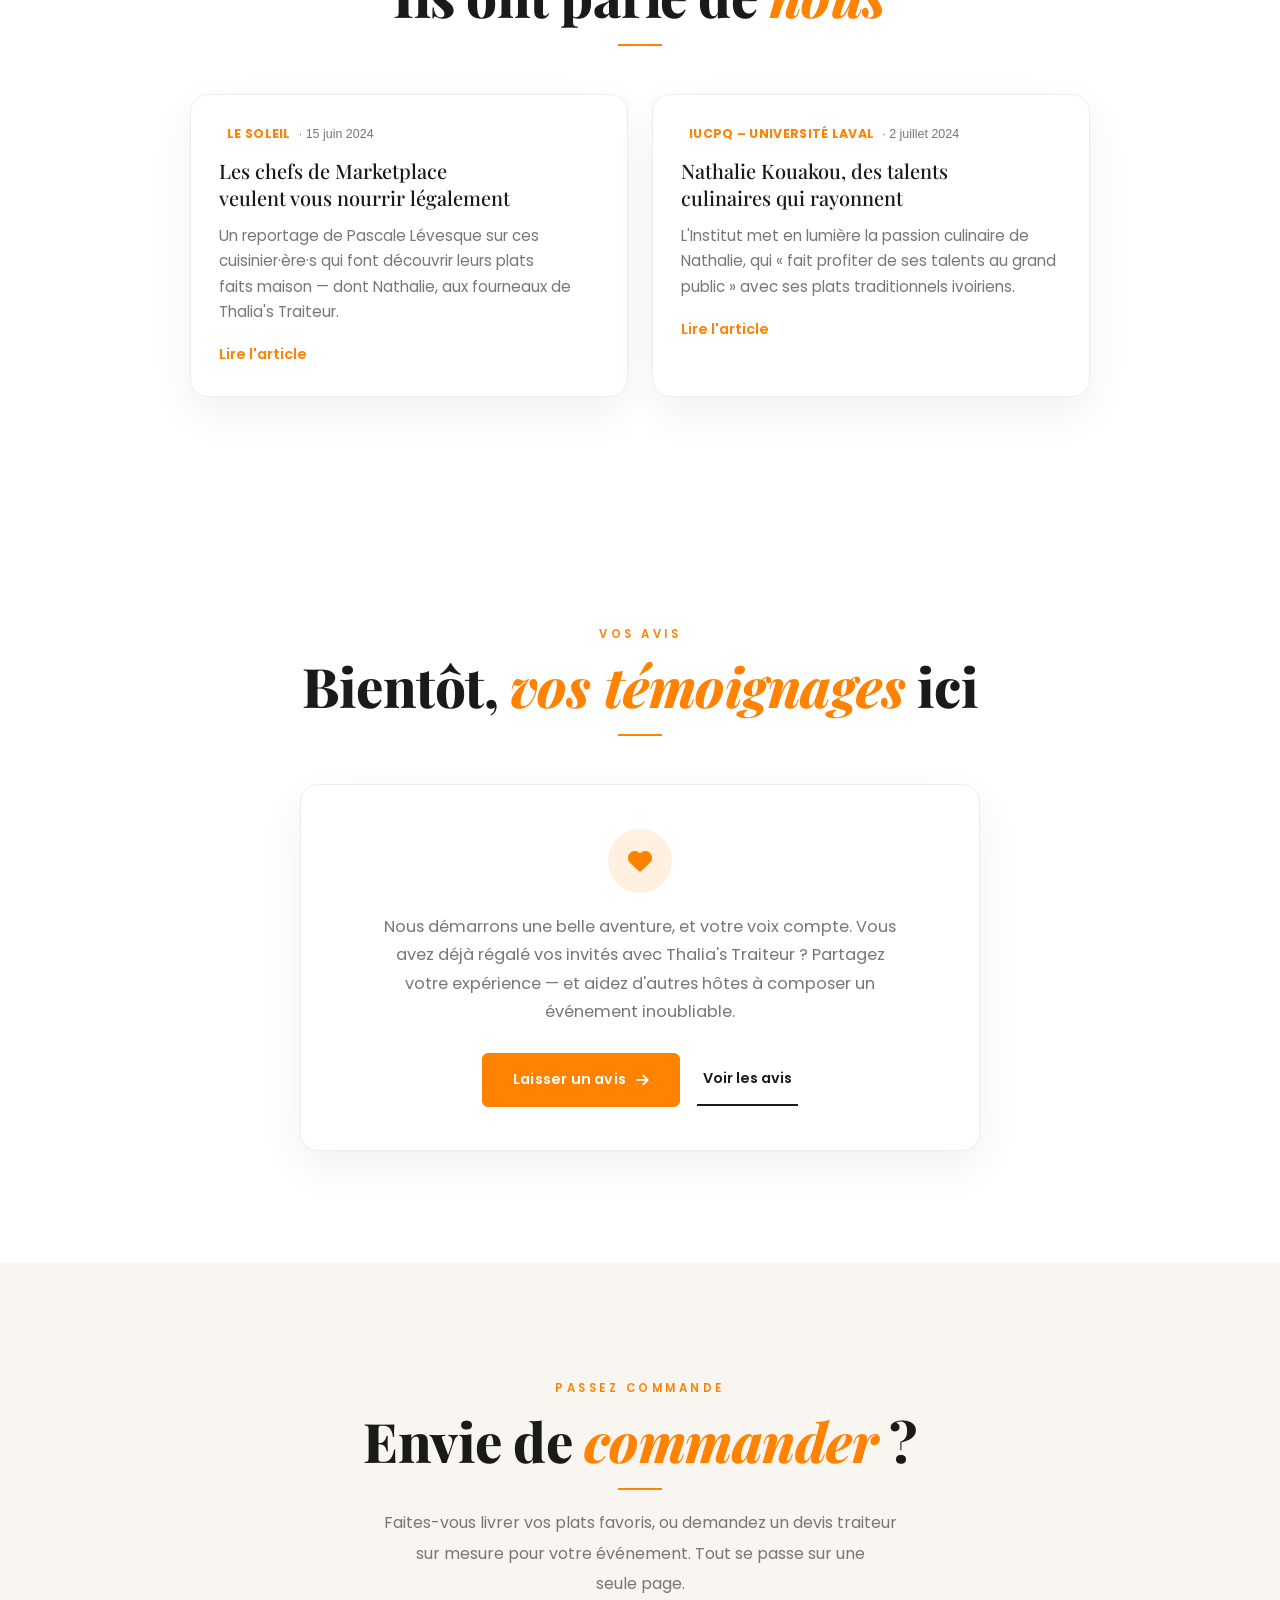
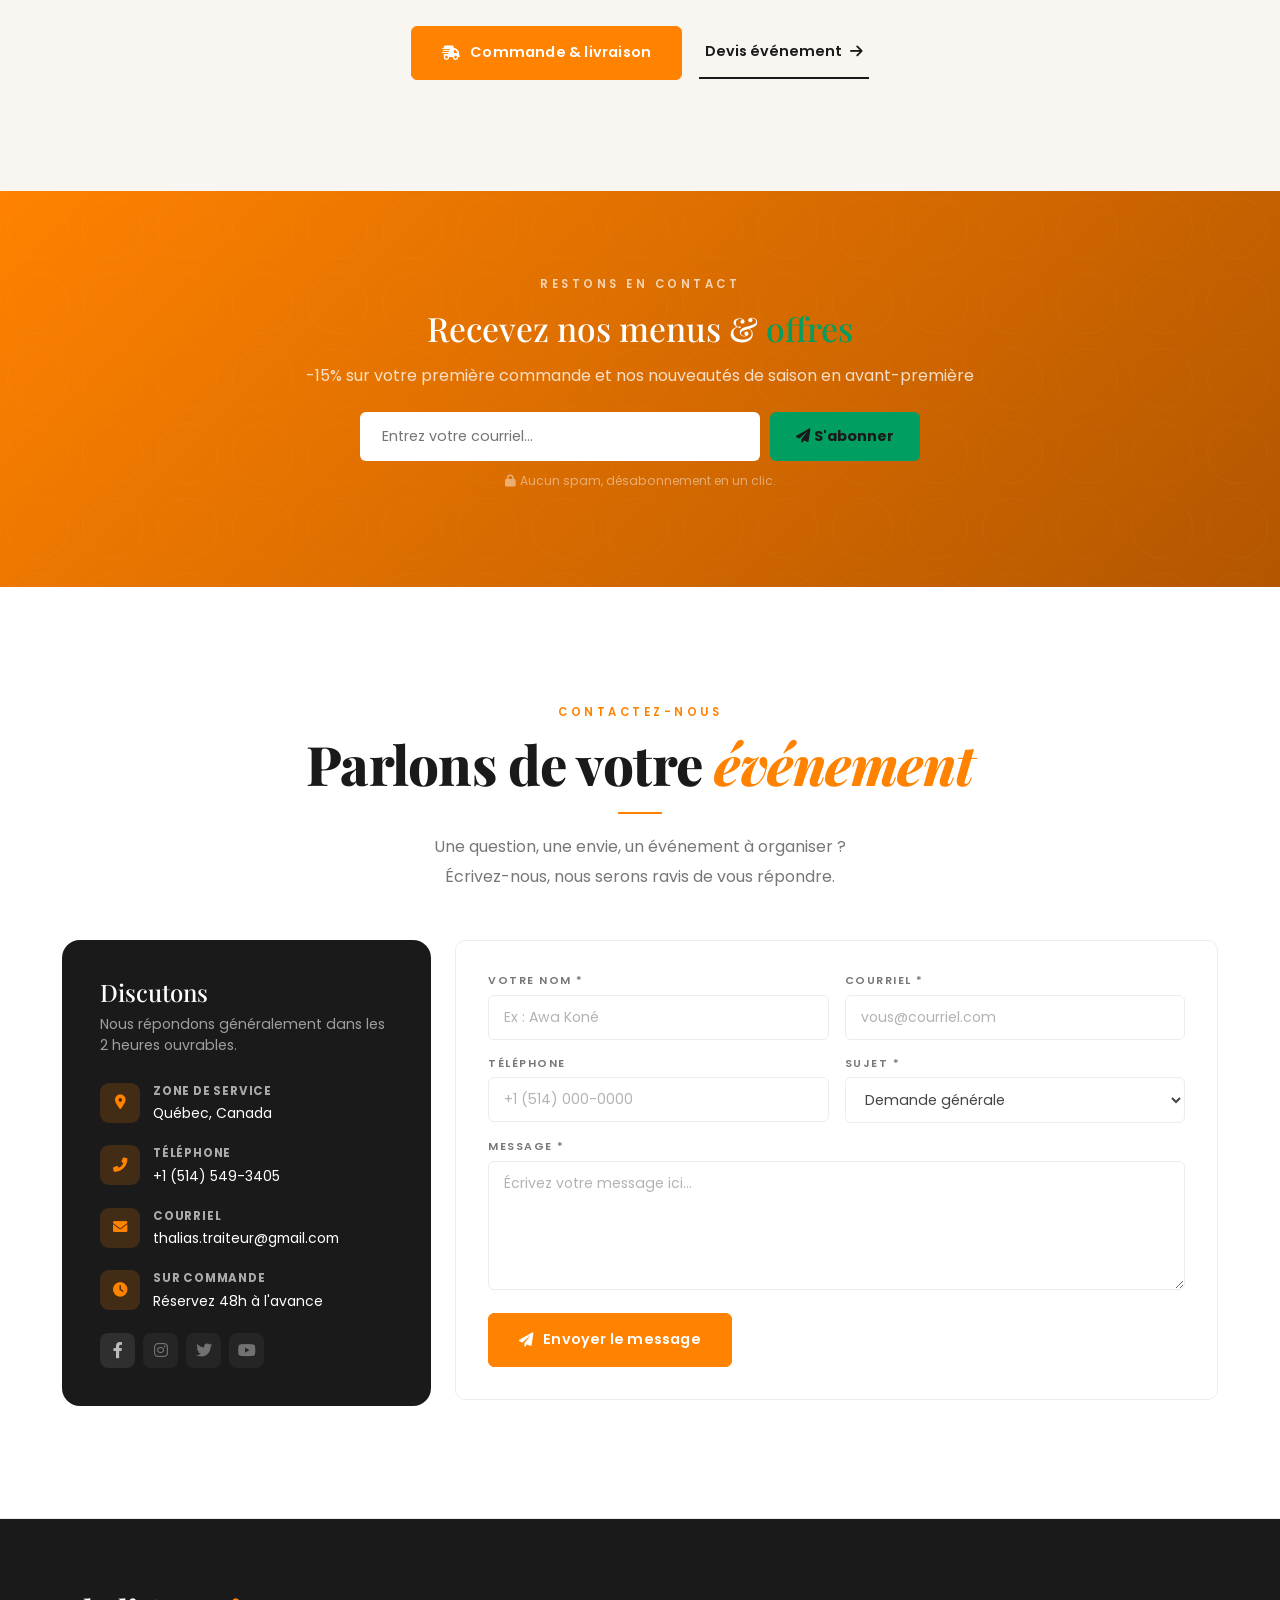
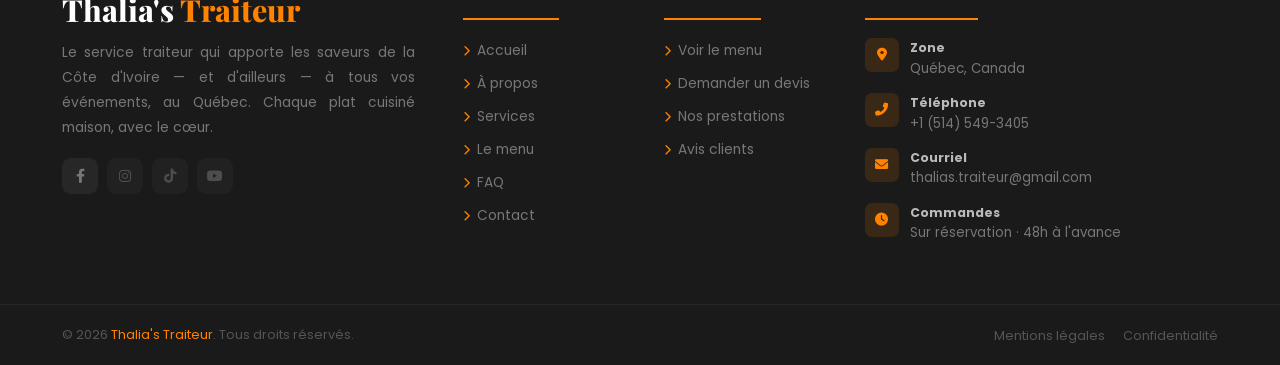
==== commit 29f44db8: "Envoie aussi le formulaire de contact par WhatsApp au lieu du mail - Le bouton "Envoyer le message" " ====
--- a/ThaliasTraiteur/index.html
+++ b/ThaliasTraiteur/index.html
@@ -1278,7 +1278,7 @@
    <script src="js/cart.js"></script>
    <script src="js/popup-carousel.js"></script>
    <!-- Contact form (même scénario que la page contact) -->
-   <script src="js/contact-form.js"></script>
+   <script src="js/contact-form.js?v=84724868"></script>
    <!-- Sticky mobile order CTA -->
    <a href="commander.html" class="tt-sticky-cta"><i class="fas fa-utensils"></i>Commander maintenant</a>
 </body>
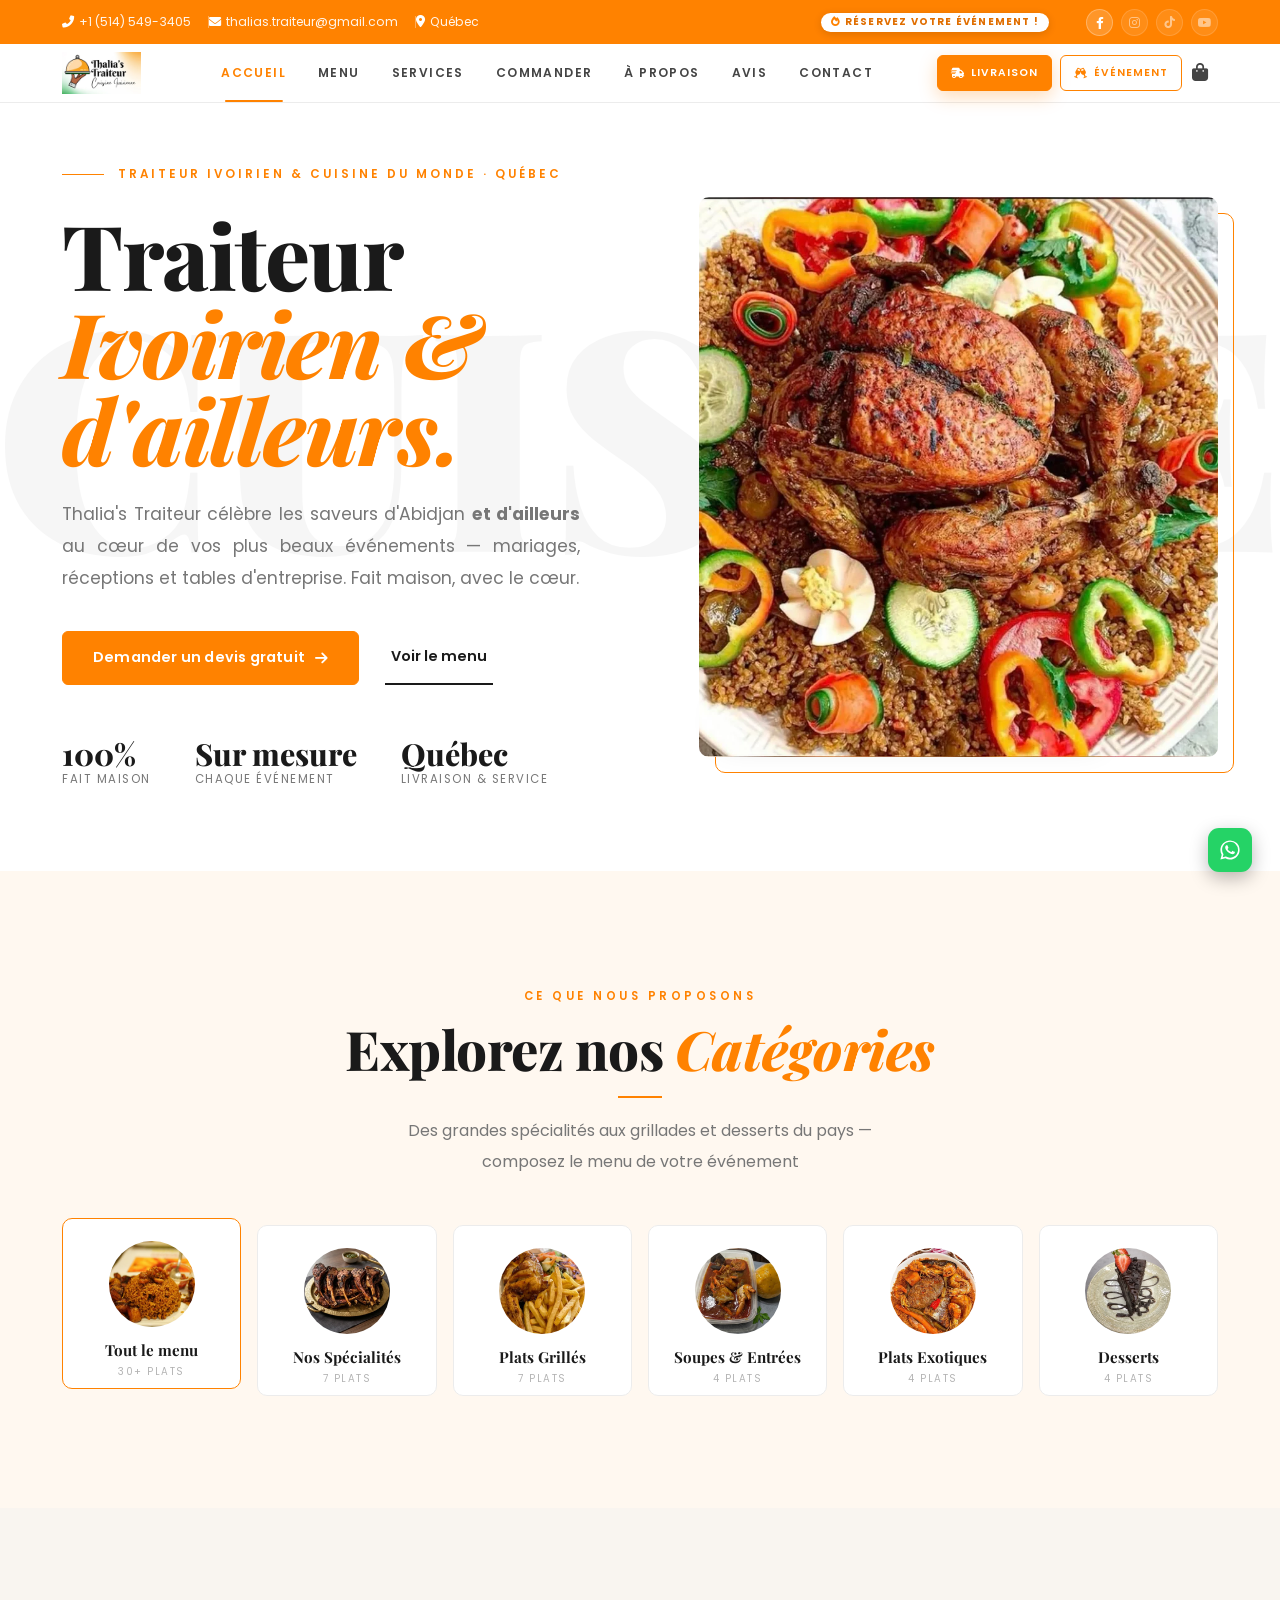
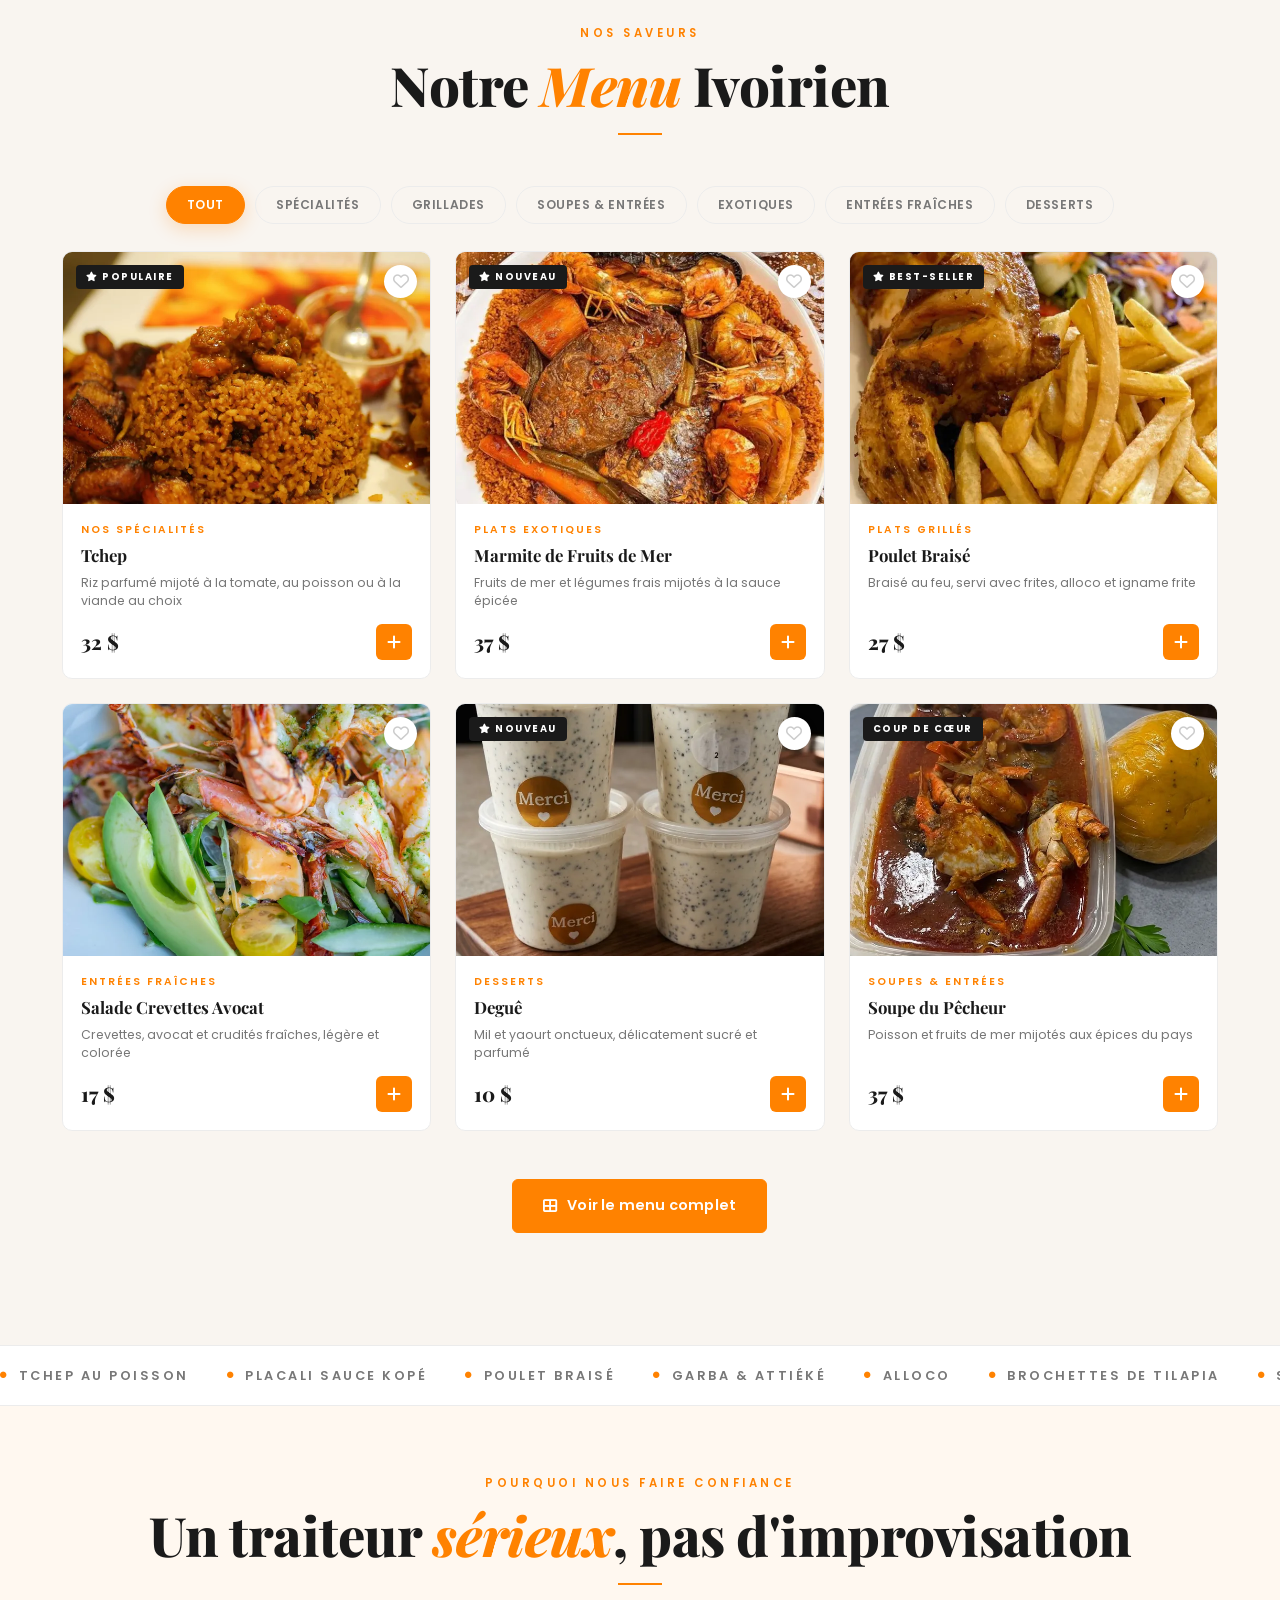
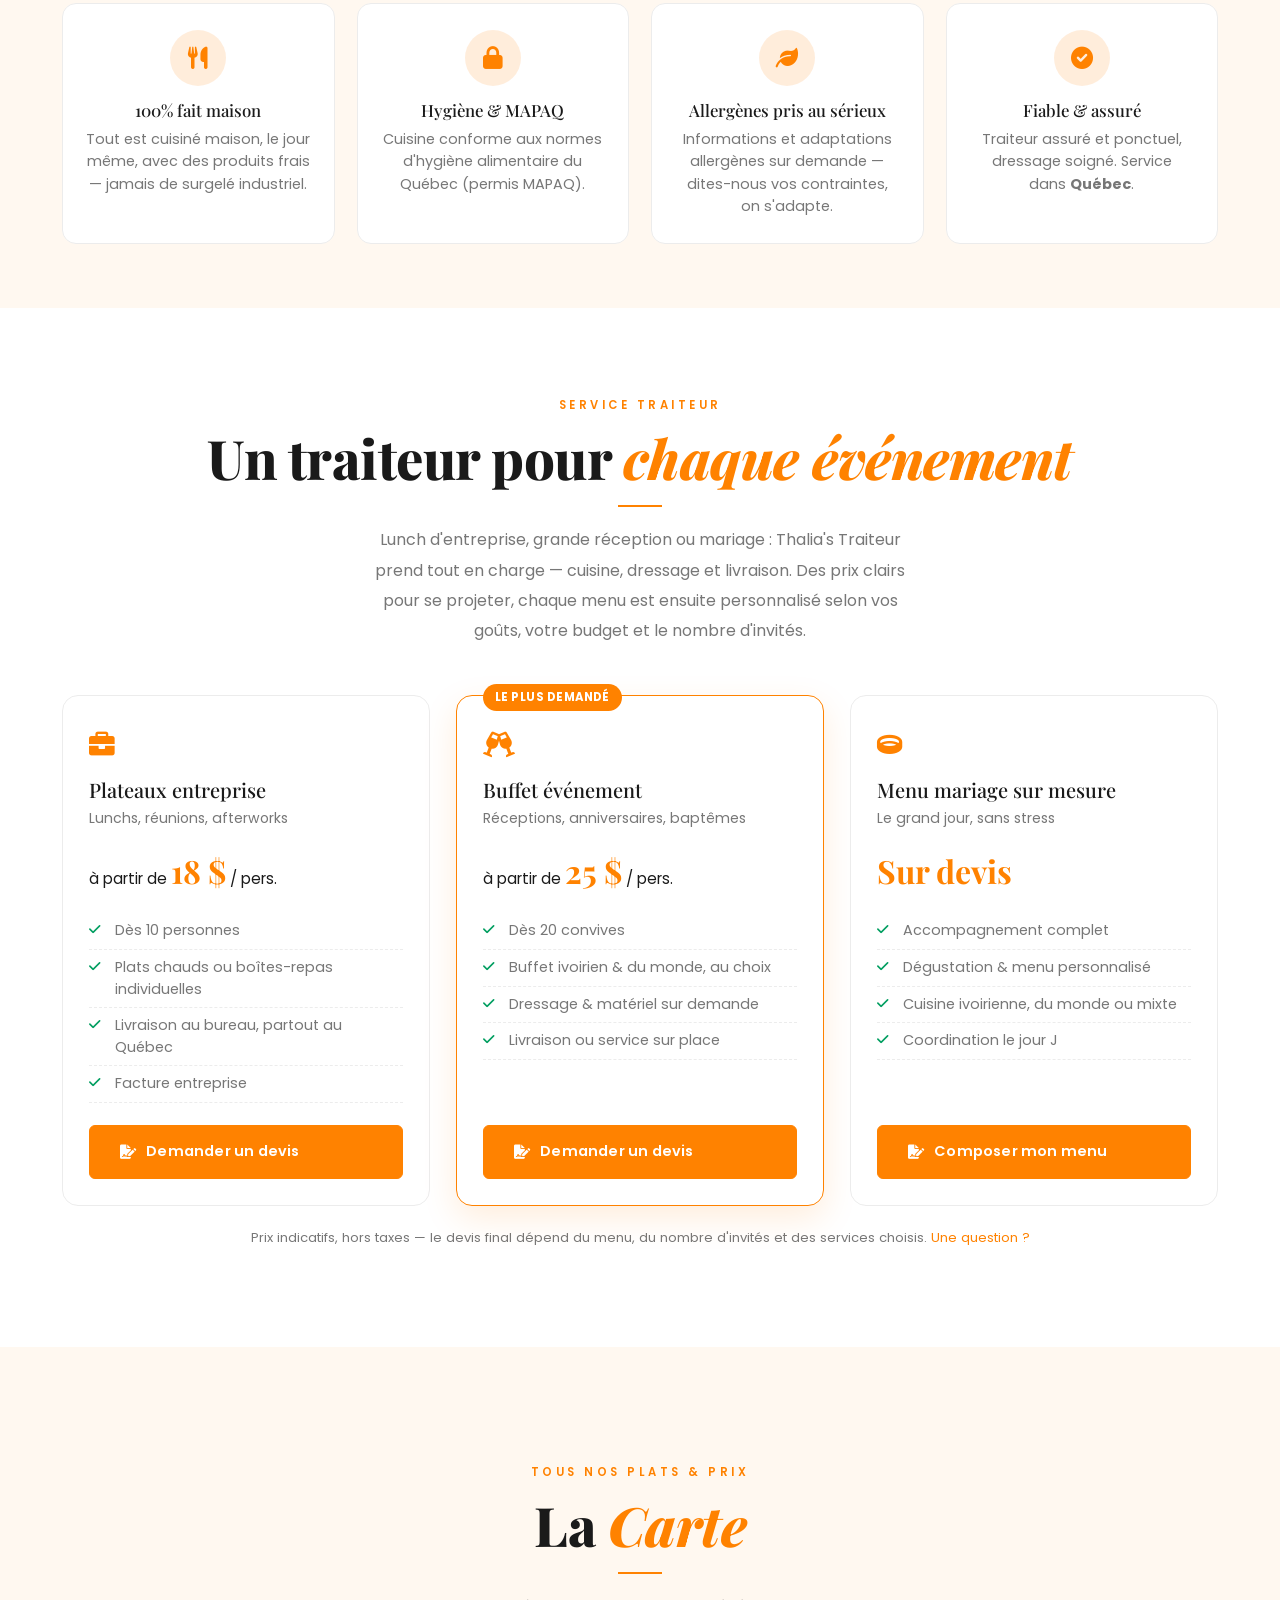
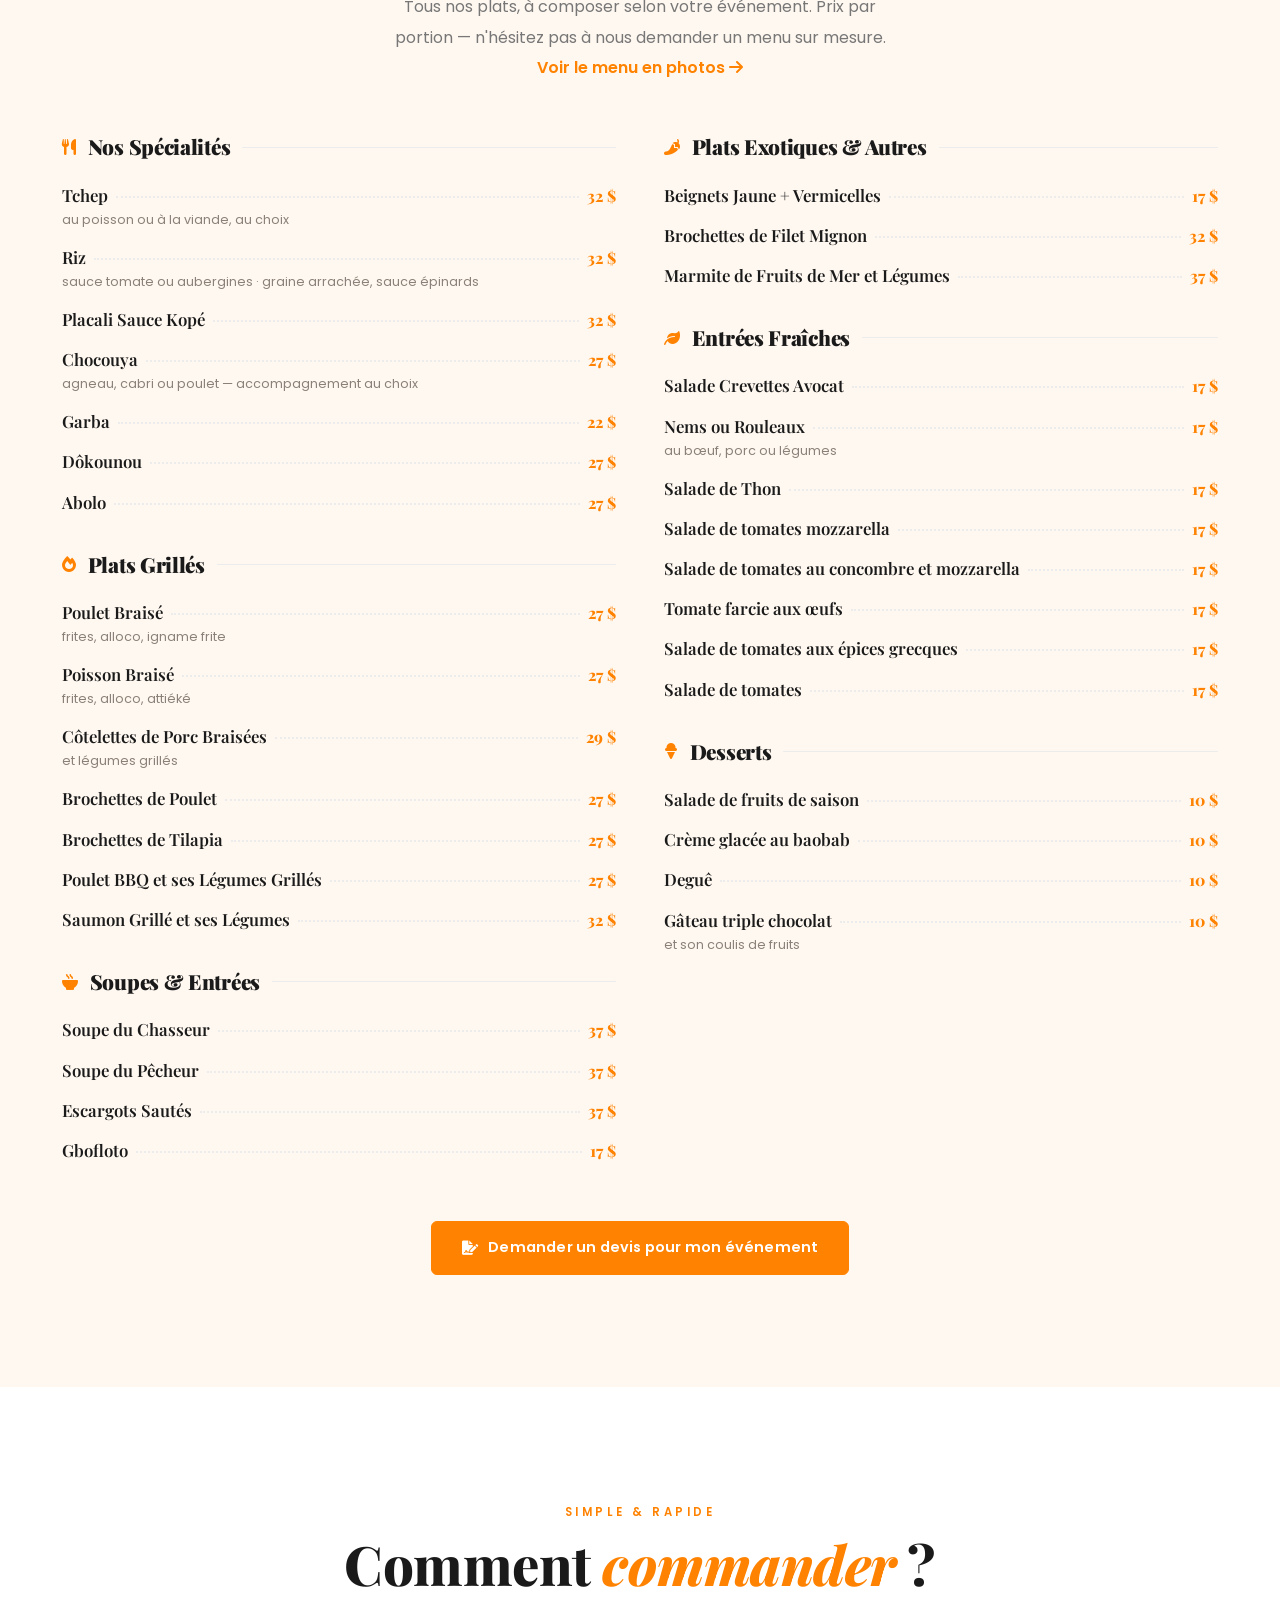
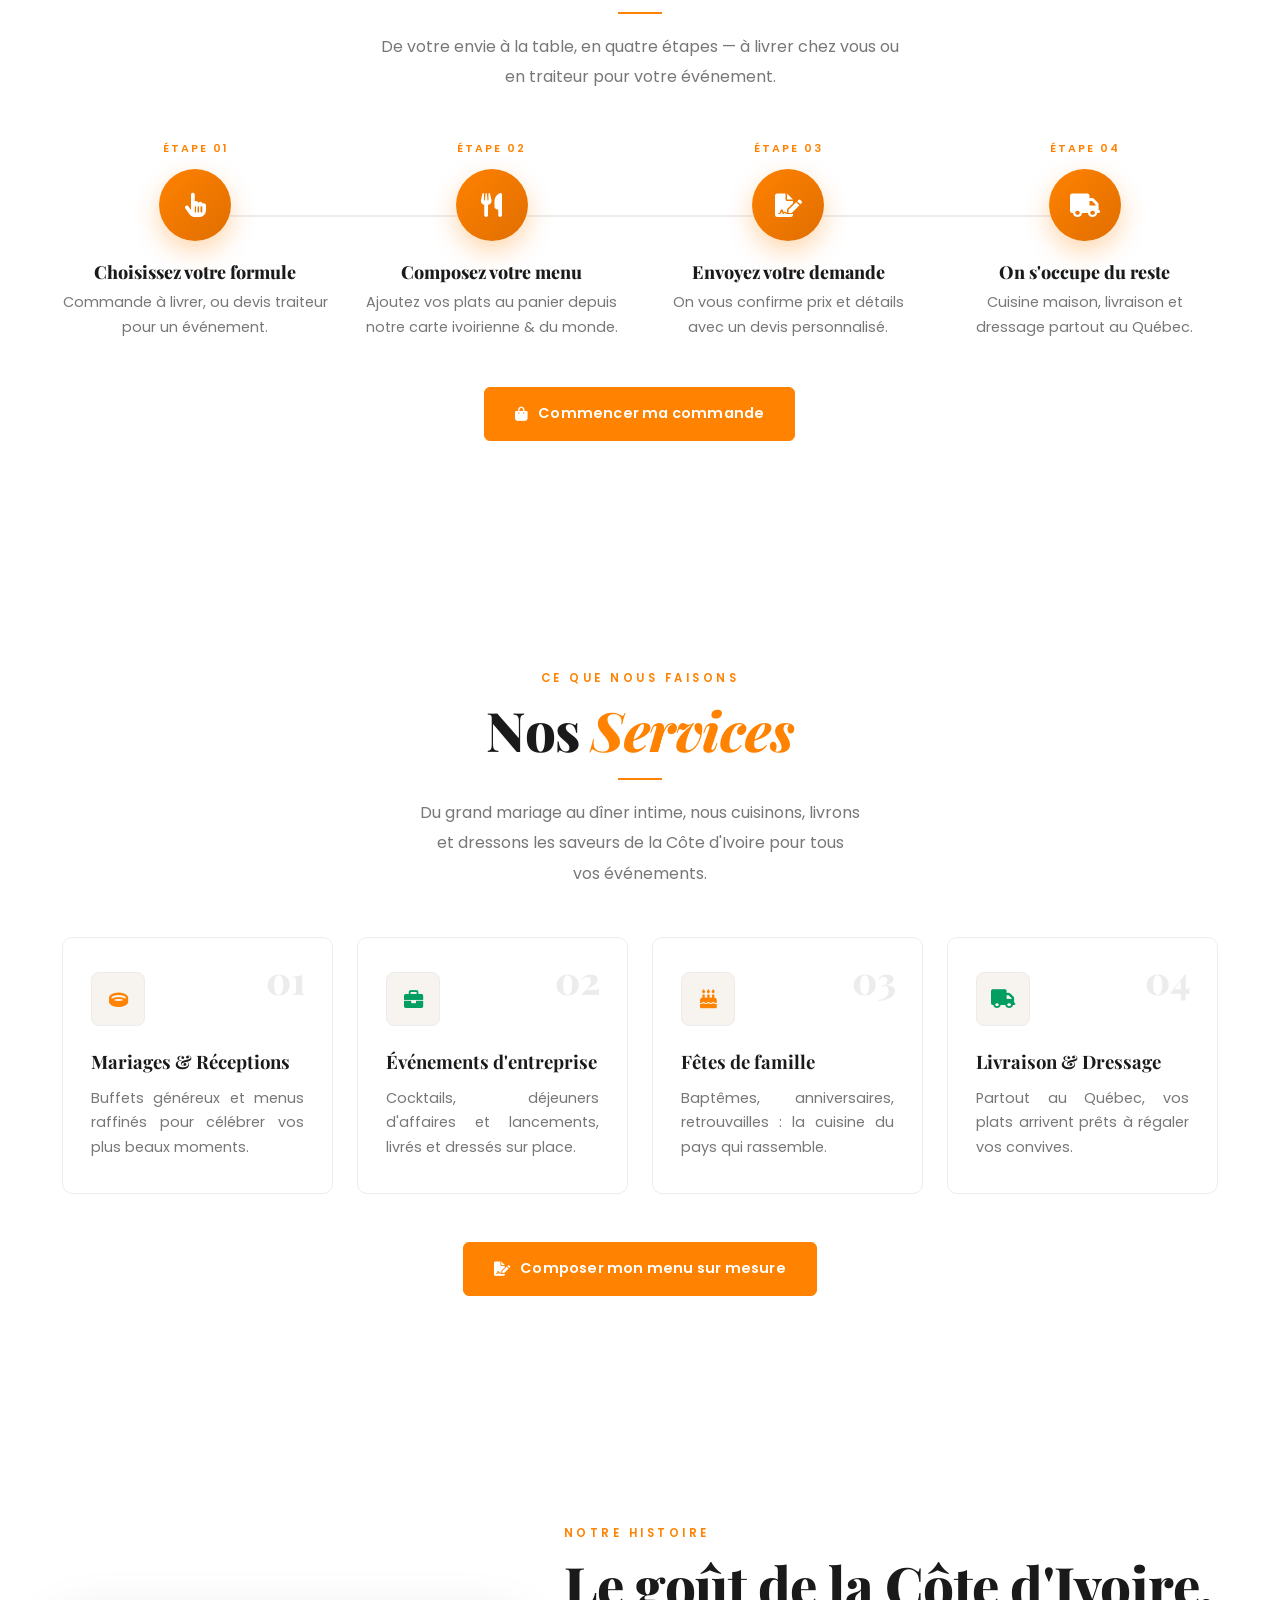
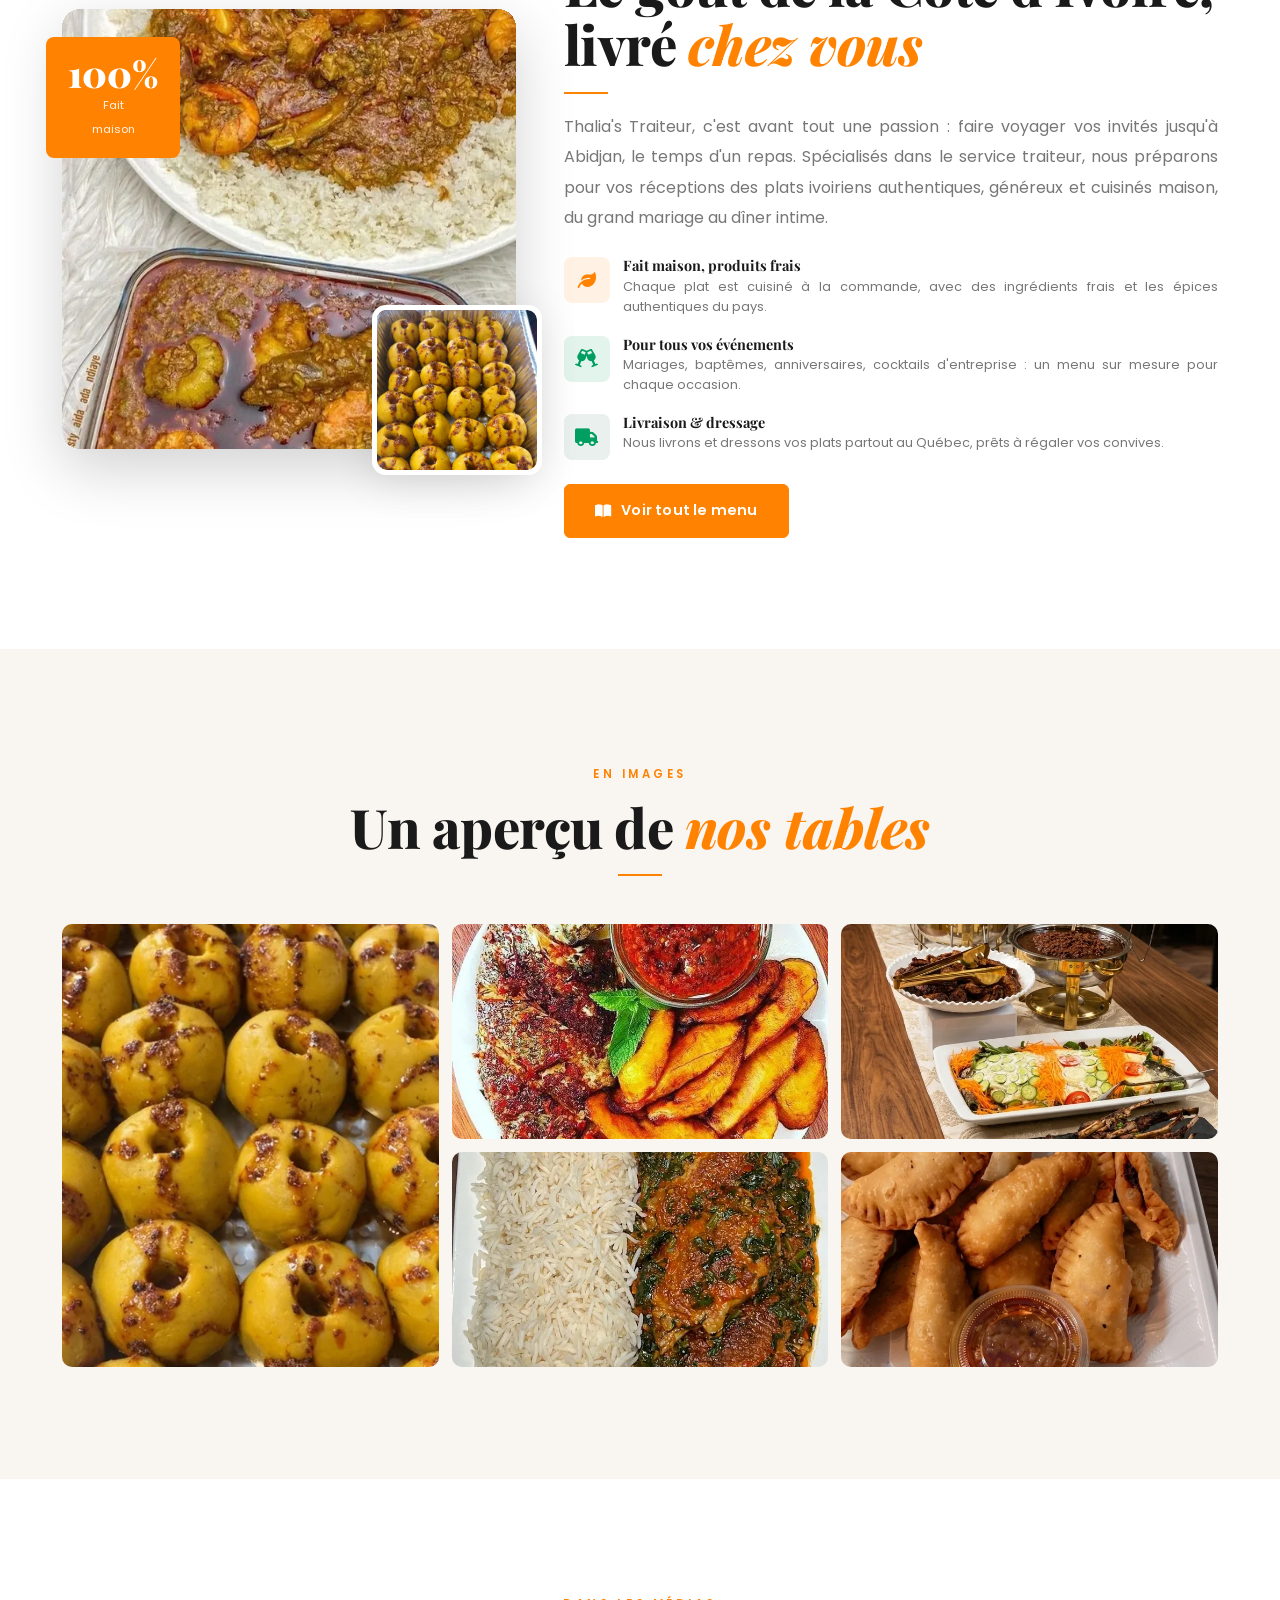
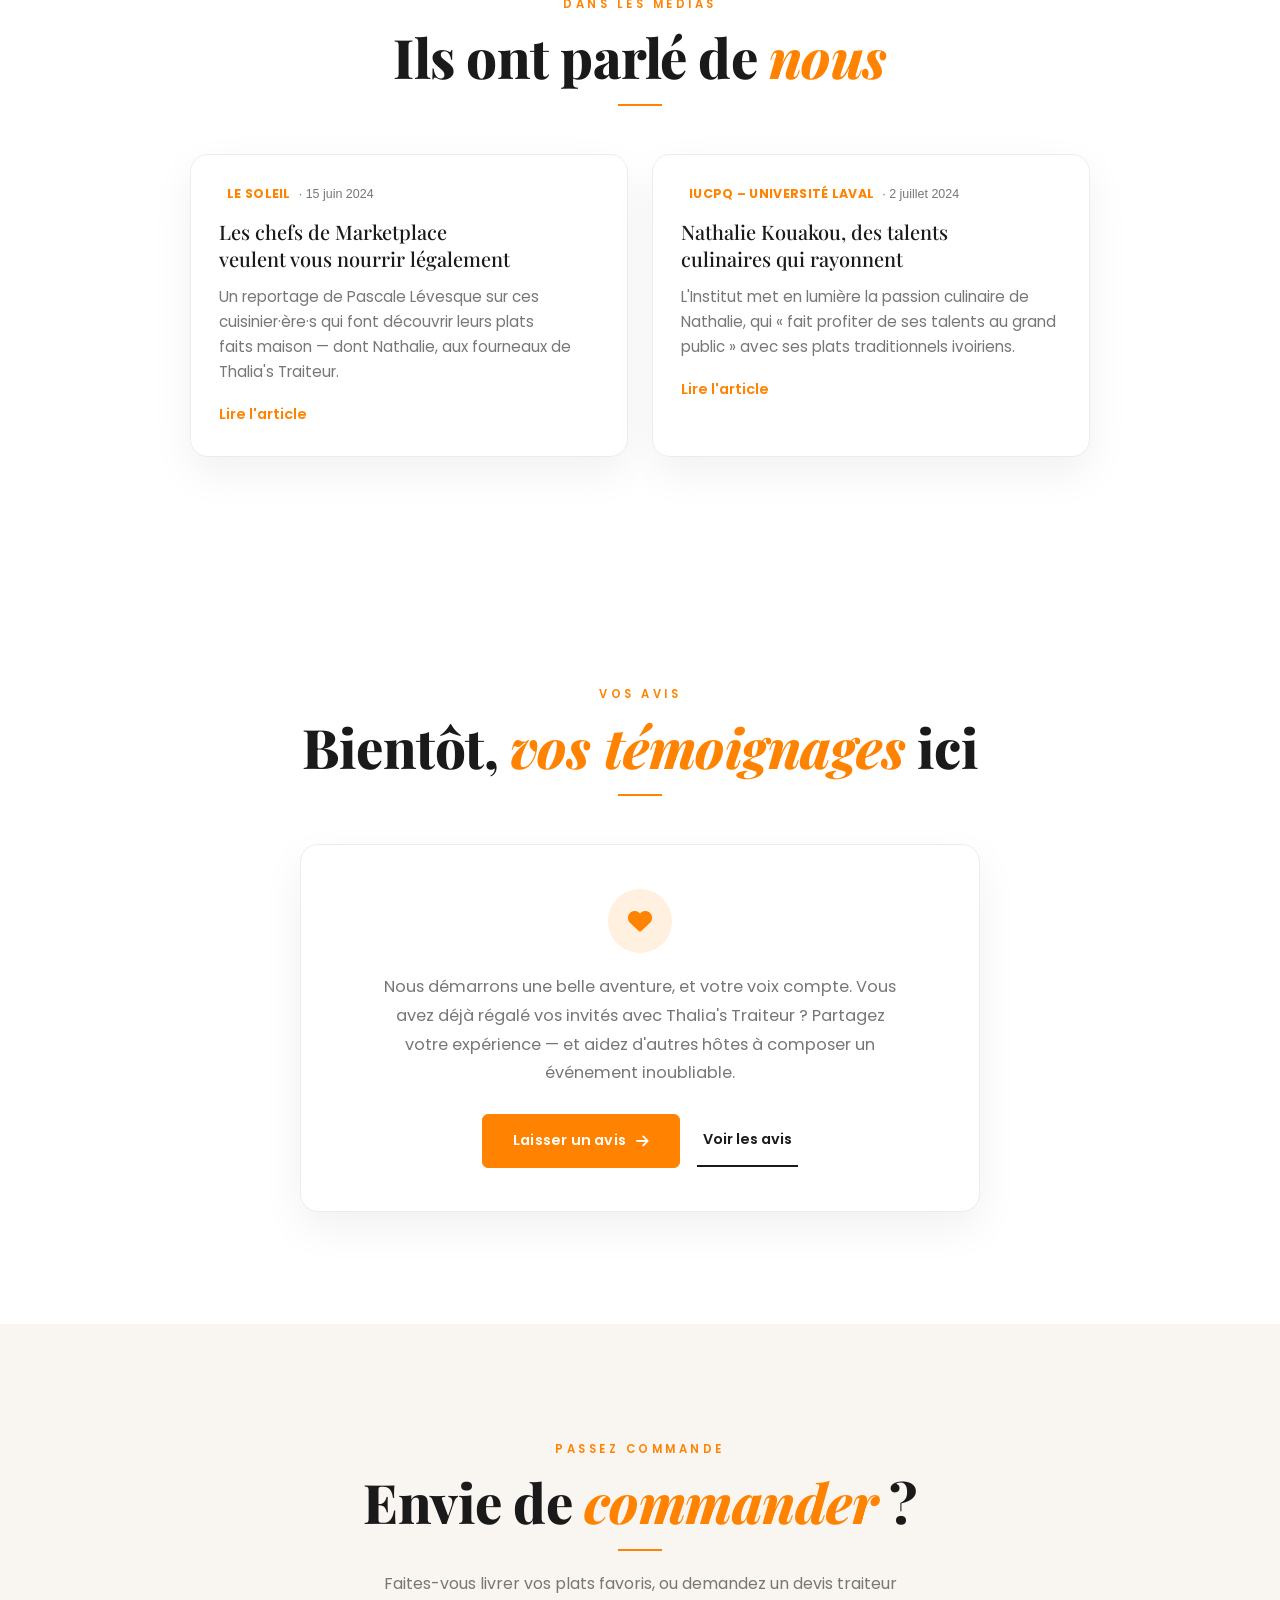
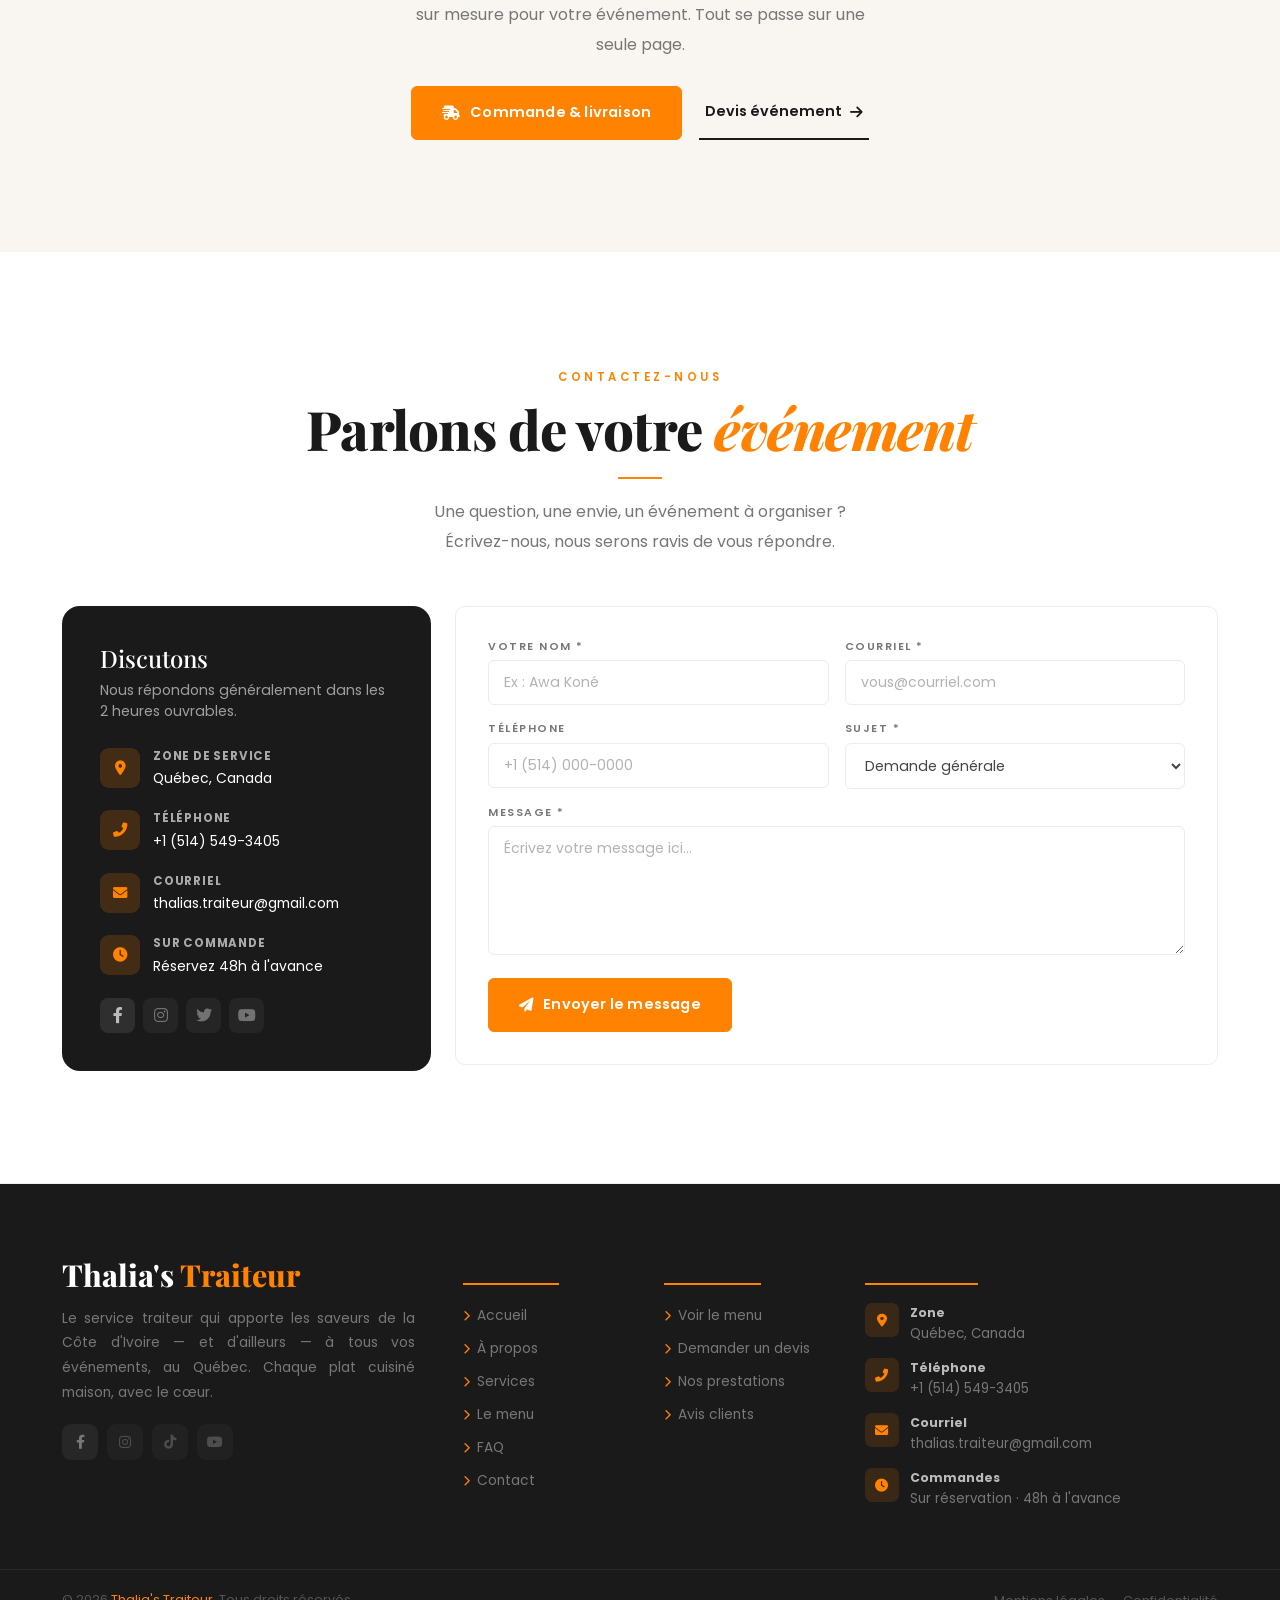
==== commit d43807ed: "Retire la newsletter/rabais 15% et met en avant le service traiteur - Supprime la section newsletter" ====
--- a/ThaliasTraiteur/index.html
+++ b/ThaliasTraiteur/index.html
@@ -523,161 +523,15 @@
          </div>
       </div>
    </section>
-   <section id="fullmenu">
+   <section id="formules">
       <div class="container">
          <div class="text-center mb-5" data-aos="fade-up">
-            <span class="slbl">Tous nos plats &amp; prix</span>
-            <h2 class="stitle">La <span>Carte</span></h2>
+            <span class="slbl">Service traiteur</span>
+            <h2 class="stitle">Un traiteur pour <span>chaque événement</span></h2>
             <div class="sline"></div>
-            <p class="sdesc mx-auto" style="max-width:520px;">Tous nos plats, à composer selon votre événement.
-               Prix par portion — n'hésitez pas à nous demander un menu sur mesure.
-               <br><a href="menu.html" style="color:var(--primary);font-weight:600;">Voir le menu en photos <i class="fas fa-arrow-right"></i></a></p>
-         </div>
-         <div class="row g-5">
-            <!-- COLUMN 1 -->
-            <div class="col-lg-6" data-aos="fade-up">
-               <div class="fmcat">
-                  <div class="fmhead"><i class="fas fa-utensils"></i>Nos Spécialités</div>
-                  <div class="fmitem">
-                     <div class="fmrow"><span class="fmname">Tchep</span><span class="fmlead"></span><span class="fmprice">32 $</span></div>
-                     <div class="fmdesc">au poisson ou à la viande, au choix</div>
-                  </div>
-                  <div class="fmitem">
-                     <div class="fmrow"><span class="fmname">Riz</span><span class="fmlead"></span><span class="fmprice">32 $</span></div>
-                     <div class="fmdesc">sauce tomate ou aubergines · graine arrachée, sauce épinards</div>
-                  </div>
-                  <div class="fmitem">
-                     <div class="fmrow"><span class="fmname">Placali Sauce Kopé</span><span class="fmlead"></span><span class="fmprice">32 $</span></div>
-                  </div>
-                  <div class="fmitem">
-                     <div class="fmrow"><span class="fmname">Chocouya</span><span class="fmlead"></span><span class="fmprice">27 $</span></div>
-                     <div class="fmdesc">agneau, cabri ou poulet — accompagnement au choix</div>
-                  </div>
-                  <div class="fmitem">
-                     <div class="fmrow"><span class="fmname">Garba</span><span class="fmlead"></span><span class="fmprice">22 $</span></div>
-                  </div>
-                  <div class="fmitem">
-                     <div class="fmrow"><span class="fmname">Dôkounou</span><span class="fmlead"></span><span class="fmprice">27 $</span></div>
-                  </div>
-                  <div class="fmitem">
-                     <div class="fmrow"><span class="fmname">Abolo</span><span class="fmlead"></span><span class="fmprice">27 $</span></div>
-                  </div>
-               </div>
-               <div class="fmcat">
-                  <div class="fmhead"><i class="fas fa-fire"></i>Plats Grillés</div>
-                  <div class="fmitem">
-                     <div class="fmrow"><span class="fmname">Poulet Braisé</span><span class="fmlead"></span><span class="fmprice">27 $</span></div>
-                     <div class="fmdesc">frites, alloco, igname frite</div>
-                  </div>
-                  <div class="fmitem">
-                     <div class="fmrow"><span class="fmname">Poisson Braisé</span><span class="fmlead"></span><span class="fmprice">27 $</span></div>
-                     <div class="fmdesc">frites, alloco, attiéké</div>
-                  </div>
-                  <div class="fmitem">
-                     <div class="fmrow"><span class="fmname">Côtelettes de Porc Braisées</span><span class="fmlead"></span><span class="fmprice">29 $</span></div>
-                     <div class="fmdesc">et légumes grillés</div>
-                  </div>
-                  <div class="fmitem">
-                     <div class="fmrow"><span class="fmname">Brochettes de Poulet</span><span class="fmlead"></span><span class="fmprice">27 $</span></div>
-                  </div>
-                  <div class="fmitem">
-                     <div class="fmrow"><span class="fmname">Brochettes de Tilapia</span><span class="fmlead"></span><span class="fmprice">27 $</span></div>
-                  </div>
-                  <div class="fmitem">
-                     <div class="fmrow"><span class="fmname">Poulet BBQ et ses Légumes Grillés</span><span class="fmlead"></span><span class="fmprice">27 $</span></div>
-                  </div>
-                  <div class="fmitem">
-                     <div class="fmrow"><span class="fmname">Saumon Grillé et ses Légumes</span><span class="fmlead"></span><span class="fmprice">32 $</span></div>
-                  </div>
-               </div>
-               <div class="fmcat">
-                  <div class="fmhead"><i class="fas fa-bowl-hot"></i>Soupes &amp; Entrées</div>
-                  <div class="fmitem">
-                     <div class="fmrow"><span class="fmname">Soupe du Chasseur</span><span class="fmlead"></span><span class="fmprice">37 $</span></div>
-                  </div>
-                  <div class="fmitem">
-                     <div class="fmrow"><span class="fmname">Soupe du Pêcheur</span><span class="fmlead"></span><span class="fmprice">37 $</span></div>
-                  </div>
-                  <div class="fmitem">
-                     <div class="fmrow"><span class="fmname">Escargots Sautés</span><span class="fmlead"></span><span class="fmprice">37 $</span></div>
-                  </div>
-                  <div class="fmitem">
-                     <div class="fmrow"><span class="fmname">Gbofloto</span><span class="fmlead"></span><span class="fmprice">17 $</span></div>
-                  </div>
-               </div>
-            </div>
-            <!-- COLUMN 2 -->
-            <div class="col-lg-6" data-aos="fade-up" data-aos-delay="80">
-               <div class="fmcat">
-                  <div class="fmhead"><i class="fas fa-pepper-hot"></i>Plats Exotiques &amp; Autres</div>
-                  <div class="fmitem">
-                     <div class="fmrow"><span class="fmname">Beignets Jaune + Vermicelles</span><span class="fmlead"></span><span class="fmprice">17 $</span></div>
-                  </div>
-                  <div class="fmitem">
-                     <div class="fmrow"><span class="fmname">Brochettes de Filet Mignon</span><span class="fmlead"></span><span class="fmprice">32 $</span></div>
-                  </div>
-                  <div class="fmitem">
-                     <div class="fmrow"><span class="fmname">Marmite de Fruits de Mer et Légumes</span><span class="fmlead"></span><span class="fmprice">37 $</span></div>
-                  </div>
-               </div>
-               <div class="fmcat">
-                  <div class="fmhead"><i class="fas fa-leaf"></i>Entrées Fraîches</div>
-                  <div class="fmitem">
-                     <div class="fmrow"><span class="fmname">Salade Crevettes Avocat</span><span class="fmlead"></span><span class="fmprice">17 $</span></div>
-                  </div>
-                  <div class="fmitem">
-                     <div class="fmrow"><span class="fmname">Nems ou Rouleaux</span><span class="fmlead"></span><span class="fmprice">17 $</span></div>
-                     <div class="fmdesc">au bœuf, porc ou légumes</div>
-                  </div>
-                  <div class="fmitem">
-                     <div class="fmrow"><span class="fmname">Salade de Thon</span><span class="fmlead"></span><span class="fmprice">17 $</span></div>
-                  </div>
-                  <div class="fmitem">
-                     <div class="fmrow"><span class="fmname">Salade de tomates mozzarella</span><span class="fmlead"></span><span class="fmprice">17 $</span></div>
-                  </div>
-                  <div class="fmitem">
-                     <div class="fmrow"><span class="fmname">Salade de tomates au concombre et mozzarella</span><span class="fmlead"></span><span class="fmprice">17 $</span></div>
-                  </div>
-                  <div class="fmitem">
-                     <div class="fmrow"><span class="fmname">Tomate farcie aux œufs</span><span class="fmlead"></span><span class="fmprice">17 $</span></div>
-                  </div>
-                  <div class="fmitem">
-                     <div class="fmrow"><span class="fmname">Salade de tomates aux épices grecques</span><span class="fmlead"></span><span class="fmprice">17 $</span></div>
-                  </div>
-                  <div class="fmitem">
-                     <div class="fmrow"><span class="fmname">Salade de tomates</span><span class="fmlead"></span><span class="fmprice">17 $</span></div>
-                  </div>
-               </div>
-               <div class="fmcat">
-                  <div class="fmhead"><i class="fas fa-ice-cream"></i>Desserts</div>
-                  <div class="fmitem">
-                     <div class="fmrow"><span class="fmname">Salade de fruits de saison</span><span class="fmlead"></span><span class="fmprice">10 $</span></div>
-                  </div>
-                  <div class="fmitem">
-                     <div class="fmrow"><span class="fmname">Crème glacée au baobab</span><span class="fmlead"></span><span class="fmprice">10 $</span></div>
-                  </div>
-                  <div class="fmitem">
-                     <div class="fmrow"><span class="fmname">Deguê</span><span class="fmlead"></span><span class="fmprice">10 $</span></div>
-                  </div>
-                  <div class="fmitem">
-                     <div class="fmrow"><span class="fmname">Gâteau triple chocolat</span><span class="fmlead"></span><span class="fmprice">10 $</span></div>
-                     <div class="fmdesc">et son coulis de fruits</div>
-                  </div>
-               </div>
-            </div>
-         </div>
-         <div class="text-center mt-4" data-aos="fade-up"><a href="contact.html" class="btn-red"><i class="fas fa-file-signature"></i>Demander un devis pour mon événement</a></div>
-      </div>
-   </section>
-   <!-- FORMULES -->
-   <section id="formules">
-      <div class="container">
-         <div class="text-center mb-5" data-aos="fade-up">
-            <span class="slbl">Nos formules</span>
-            <h2 class="stitle">Une formule pour <span>chaque événement</span></h2>
-            <div class="sline"></div>
-            <p class="sdesc mx-auto" style="max-width:520px;">Des prix clairs pour se projeter. Chaque menu est
-               ensuite personnalisé selon vos goûts, votre budget et le nombre d'invités.</p>
+            <p class="sdesc mx-auto" style="max-width:560px;">Lunch d'entreprise, grande réception ou mariage : Thalia's
+               Traiteur prend tout en charge — cuisine, dressage et livraison. Des prix clairs pour se projeter, chaque
+               menu est ensuite personnalisé selon vos goûts, votre budget et le nombre d'invités.</p>
          </div>
          <div class="formgrid">
             <!-- PRIX À CONFIRMER PAR LA CLIENTE -->
@@ -726,6 +580,153 @@
             services choisis. <a href="contact.html">Une question&nbsp;?</a></p>
       </div>
    </section>
+   <section id="fullmenu">
+      <div class="container">
+         <div class="text-center mb-5" data-aos="fade-up">
+            <span class="slbl">Tous nos plats &amp; prix</span>
+            <h2 class="stitle">La <span>Carte</span></h2>
+            <div class="sline"></div>
+            <p class="sdesc mx-auto" style="max-width:520px;">Tous nos plats, à composer selon votre événement.
+               Prix par portion — n'hésitez pas à nous demander un menu sur mesure.
+               <br><a href="menu.html" style="color:var(--primary);font-weight:600;">Voir le menu en photos <i class="fas fa-arrow-right"></i></a></p>
+         </div>
+         <div class="row g-5">
+            <!-- COLUMN 1 -->
+            <div class="col-lg-6" data-aos="fade-up">
+               <div class="fmcat">
+                  <div class="fmhead"><i class="fas fa-utensils"></i>Nos Spécialités</div>
+                  <div class="fmitem">
+                     <div class="fmrow"><span class="fmname">Tchep</span><span class="fmlead"></span><span class="fmprice">32 $</span></div>
+                     <div class="fmdesc">au poisson ou à la viande, au choix</div>
+                  </div>
+                  <div class="fmitem">
+                     <div class="fmrow"><span class="fmname">Riz</span><span class="fmlead"></span><span class="fmprice">32 $</span></div>
+                     <div class="fmdesc">sauce tomate ou aubergines · graine arrachée, sauce épinards</div>
+                  </div>
+                  <div class="fmitem">
+                     <div class="fmrow"><span class="fmname">Placali Sauce Kopé</span><span class="fmlead"></span><span class="fmprice">32 $</span></div>
+                  </div>
+                  <div class="fmitem">
+                     <div class="fmrow"><span class="fmname">Chocouya</span><span class="fmlead"></span><span class="fmprice">27 $</span></div>
+                     <div class="fmdesc">agneau, cabri ou poulet — accompagnement au choix</div>
+                  </div>
+                  <div class="fmitem">
+                     <div class="fmrow"><span class="fmname">Garba</span><span class="fmlead"></span><span class="fmprice">22 $</span></div>
+                  </div>
+                  <div class="fmitem">
+                     <div class="fmrow"><span class="fmname">Dôkounou</span><span class="fmlead"></span><span class="fmprice">27 $</span></div>
+                  </div>
+                  <div class="fmitem">
+                     <div class="fmrow"><span class="fmname">Abolo</span><span class="fmlead"></span><span class="fmprice">27 $</span></div>
+                  </div>
+               </div>
+               <div class="fmcat">
+                  <div class="fmhead"><i class="fas fa-fire"></i>Plats Grillés</div>
+                  <div class="fmitem">
+                     <div class="fmrow"><span class="fmname">Poulet Braisé</span><span class="fmlead"></span><span class="fmprice">27 $</span></div>
+                     <div class="fmdesc">frites, alloco, igname frite</div>
+                  </div>
+                  <div class="fmitem">
+                     <div class="fmrow"><span class="fmname">Poisson Braisé</span><span class="fmlead"></span><span class="fmprice">27 $</span></div>
+                     <div class="fmdesc">frites, alloco, attiéké</div>
+                  </div>
+                  <div class="fmitem">
+                     <div class="fmrow"><span class="fmname">Côtelettes de Porc Braisées</span><span class="fmlead"></span><span class="fmprice">29 $</span></div>
+                     <div class="fmdesc">et légumes grillés</div>
+                  </div>
+                  <div class="fmitem">
+                     <div class="fmrow"><span class="fmname">Brochettes de Poulet</span><span class="fmlead"></span><span class="fmprice">27 $</span></div>
+                  </div>
+                  <div class="fmitem">
+                     <div class="fmrow"><span class="fmname">Brochettes de Tilapia</span><span class="fmlead"></span><span class="fmprice">27 $</span></div>
+                  </div>
+                  <div class="fmitem">
+                     <div class="fmrow"><span class="fmname">Poulet BBQ et ses Légumes Grillés</span><span class="fmlead"></span><span class="fmprice">27 $</span></div>
+                  </div>
+                  <div class="fmitem">
+                     <div class="fmrow"><span class="fmname">Saumon Grillé et ses Légumes</span><span class="fmlead"></span><span class="fmprice">32 $</span></div>
+                  </div>
+               </div>
+               <div class="fmcat">
+                  <div class="fmhead"><i class="fas fa-bowl-hot"></i>Soupes &amp; Entrées</div>
+                  <div class="fmitem">
+                     <div class="fmrow"><span class="fmname">Soupe du Chasseur</span><span class="fmlead"></span><span class="fmprice">37 $</span></div>
+                  </div>
+                  <div class="fmitem">
+                     <div class="fmrow"><span class="fmname">Soupe du Pêcheur</span><span class="fmlead"></span><span class="fmprice">37 $</span></div>
+                  </div>
+                  <div class="fmitem">
+                     <div class="fmrow"><span class="fmname">Escargots Sautés</span><span class="fmlead"></span><span class="fmprice">37 $</span></div>
+                  </div>
+                  <div class="fmitem">
+                     <div class="fmrow"><span class="fmname">Gbofloto</span><span class="fmlead"></span><span class="fmprice">17 $</span></div>
+                  </div>
+               </div>
+            </div>
+            <!-- COLUMN 2 -->
+            <div class="col-lg-6" data-aos="fade-up" data-aos-delay="80">
+               <div class="fmcat">
+                  <div class="fmhead"><i class="fas fa-pepper-hot"></i>Plats Exotiques &amp; Autres</div>
+                  <div class="fmitem">
+                     <div class="fmrow"><span class="fmname">Beignets Jaune + Vermicelles</span><span class="fmlead"></span><span class="fmprice">17 $</span></div>
+                  </div>
+                  <div class="fmitem">
+                     <div class="fmrow"><span class="fmname">Brochettes de Filet Mignon</span><span class="fmlead"></span><span class="fmprice">32 $</span></div>
+                  </div>
+                  <div class="fmitem">
+                     <div class="fmrow"><span class="fmname">Marmite de Fruits de Mer et Légumes</span><span class="fmlead"></span><span class="fmprice">37 $</span></div>
+                  </div>
+               </div>
+               <div class="fmcat">
+                  <div class="fmhead"><i class="fas fa-leaf"></i>Entrées Fraîches</div>
+                  <div class="fmitem">
+                     <div class="fmrow"><span class="fmname">Salade Crevettes Avocat</span><span class="fmlead"></span><span class="fmprice">17 $</span></div>
+                  </div>
+                  <div class="fmitem">
+                     <div class="fmrow"><span class="fmname">Nems ou Rouleaux</span><span class="fmlead"></span><span class="fmprice">17 $</span></div>
+                     <div class="fmdesc">au bœuf, porc ou légumes</div>
+                  </div>
+                  <div class="fmitem">
+                     <div class="fmrow"><span class="fmname">Salade de Thon</span><span class="fmlead"></span><span class="fmprice">17 $</span></div>
+                  </div>
+                  <div class="fmitem">
+                     <div class="fmrow"><span class="fmname">Salade de tomates mozzarella</span><span class="fmlead"></span><span class="fmprice">17 $</span></div>
+                  </div>
+                  <div class="fmitem">
+                     <div class="fmrow"><span class="fmname">Salade de tomates au concombre et mozzarella</span><span class="fmlead"></span><span class="fmprice">17 $</span></div>
+                  </div>
+                  <div class="fmitem">
+                     <div class="fmrow"><span class="fmname">Tomate farcie aux œufs</span><span class="fmlead"></span><span class="fmprice">17 $</span></div>
+                  </div>
+                  <div class="fmitem">
+                     <div class="fmrow"><span class="fmname">Salade de tomates aux épices grecques</span><span class="fmlead"></span><span class="fmprice">17 $</span></div>
+                  </div>
+                  <div class="fmitem">
+                     <div class="fmrow"><span class="fmname">Salade de tomates</span><span class="fmlead"></span><span class="fmprice">17 $</span></div>
+                  </div>
+               </div>
+               <div class="fmcat">
+                  <div class="fmhead"><i class="fas fa-ice-cream"></i>Desserts</div>
+                  <div class="fmitem">
+                     <div class="fmrow"><span class="fmname">Salade de fruits de saison</span><span class="fmlead"></span><span class="fmprice">10 $</span></div>
+                  </div>
+                  <div class="fmitem">
+                     <div class="fmrow"><span class="fmname">Crème glacée au baobab</span><span class="fmlead"></span><span class="fmprice">10 $</span></div>
+                  </div>
+                  <div class="fmitem">
+                     <div class="fmrow"><span class="fmname">Deguê</span><span class="fmlead"></span><span class="fmprice">10 $</span></div>
+                  </div>
+                  <div class="fmitem">
+                     <div class="fmrow"><span class="fmname">Gâteau triple chocolat</span><span class="fmlead"></span><span class="fmprice">10 $</span></div>
+                     <div class="fmdesc">et son coulis de fruits</div>
+                  </div>
+               </div>
+            </div>
+         </div>
+         <div class="text-center mt-4" data-aos="fade-up"><a href="contact.html" class="btn-red"><i class="fas fa-file-signature"></i>Demander un devis pour mon événement</a></div>
+      </div>
+   </section>
+   <!-- FORMULES -->
    <section id="how">
       <div class="container">
          <div class="text-center mb-5" data-aos="fade-up">
@@ -1046,24 +1047,6 @@
       </div>
    </section>
    -->
-   <section id="newsletter">
-      <div class="nlbg"></div>
-      <div class="container">
-         <div class="nlw text-center" data-aos="zoom-in">
-            <span class="slbl" style="color:rgba(255,255,255,.7);">Restons en contact</span>
-            <h2 class="mb-3" style="color:#fff;">Recevez nos menus &amp; <span
-                  style="color:var(--secondary);">offres</span></h2>
-            <p class="mb-4" style="color:rgba(255,255,255,.78);">-15% sur votre première commande et nos nouveautés de
-               saison en avant-première</p>
-            <div class="nl-form-wrap">
-               <input class="nlinput" type="email" id="nlEmail" placeholder="Entrez votre courriel..." />
-               <button class="nlbtn" id="nlBtn"><i class="fas fa-paper-plane me-1"></i>S'abonner</button>
-            </div>
-            <p style="color:rgba(255,255,255,.45);font-size:.76rem;margin-top:11px;"><i class="fas fa-lock me-1"></i>Aucun
-               spam, désabonnement en un clic.</p>
-         </div>
-      </div>
-   </section>
    <section id="contact-section">
       <div class="container">
          <div class="text-center mb-5" data-aos="fade-up">
@@ -1271,7 +1254,7 @@
    <!-- CounterUp -->
    <script src="js/jquery.magnific-popup.min.js"></script>
    <!-- Main js -->
-   <script src="js/main.js"></script>
+   <script src="js/main.js?v=0c3f82a9"></script>
    <script src="js/hero-slideshow.js"></script>
    <!-- Cart (e-commerce) -->
    <script src="js/order-type.js"></script>
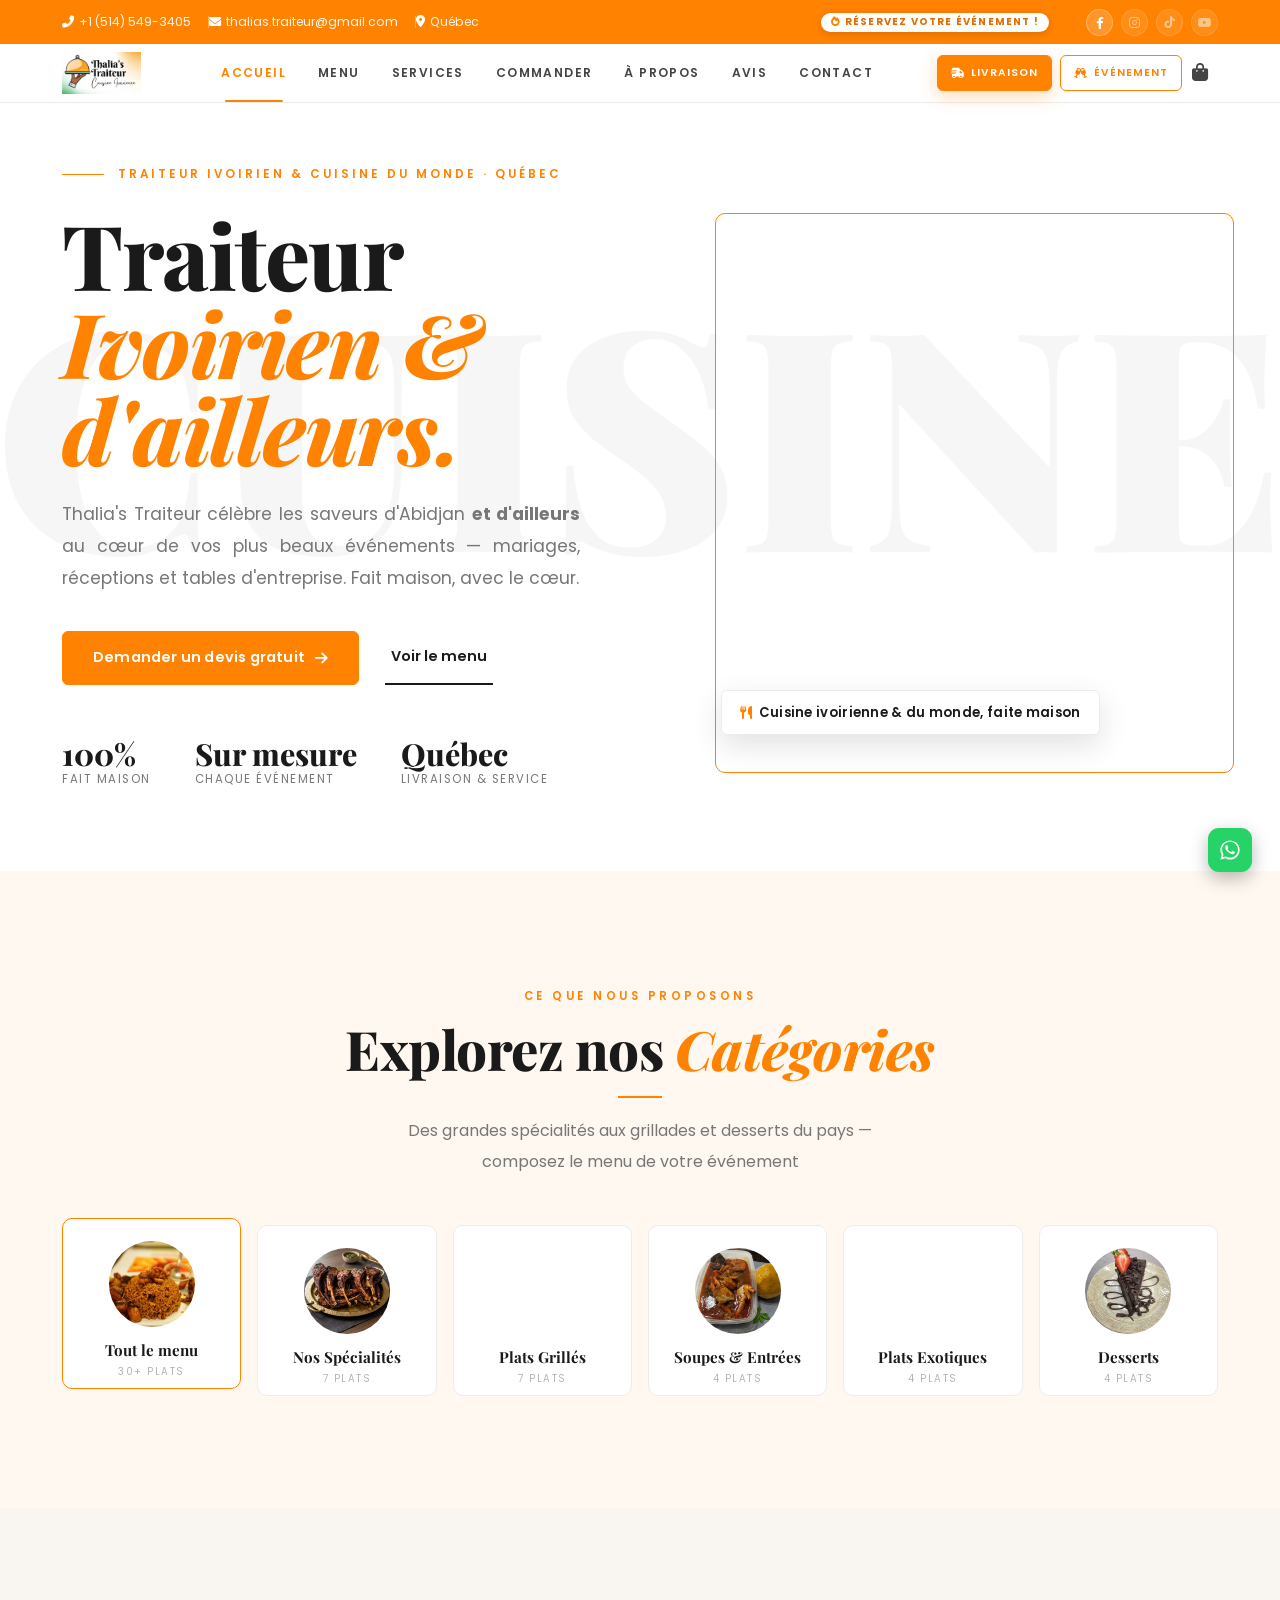
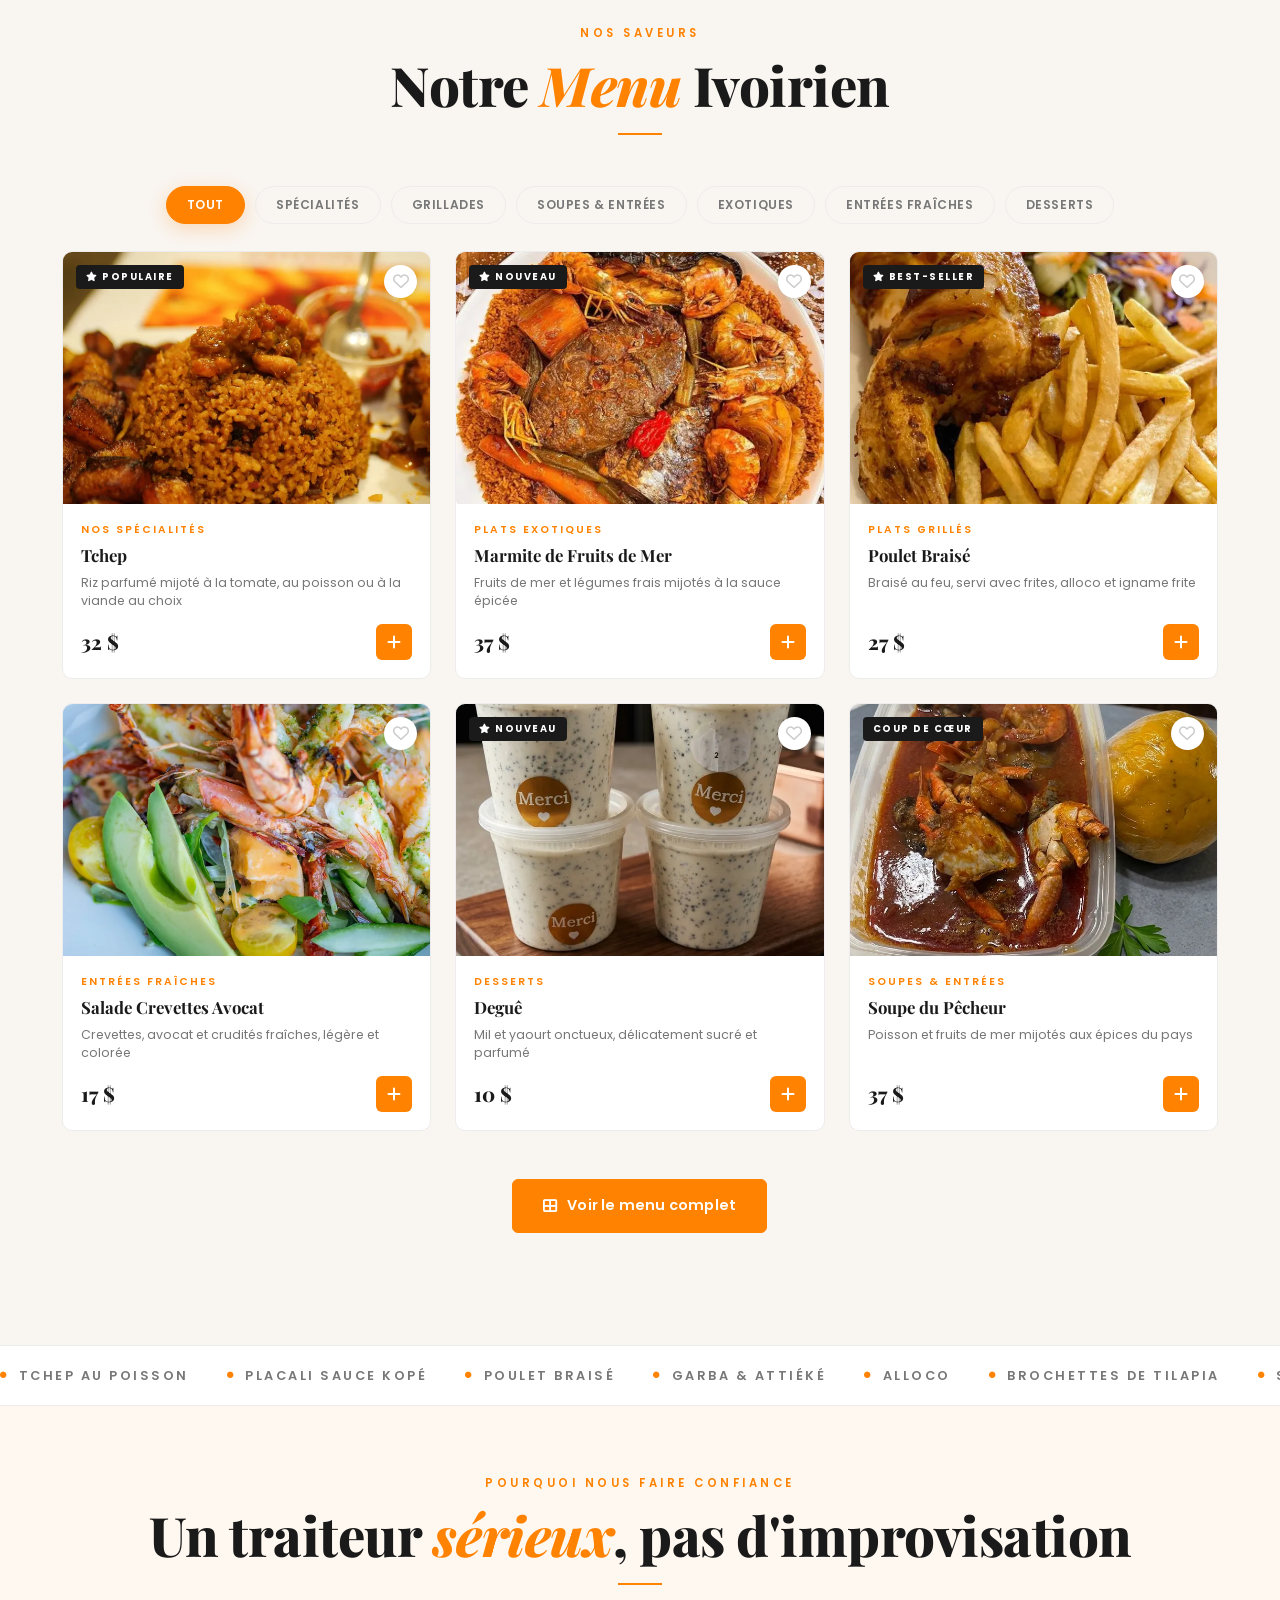
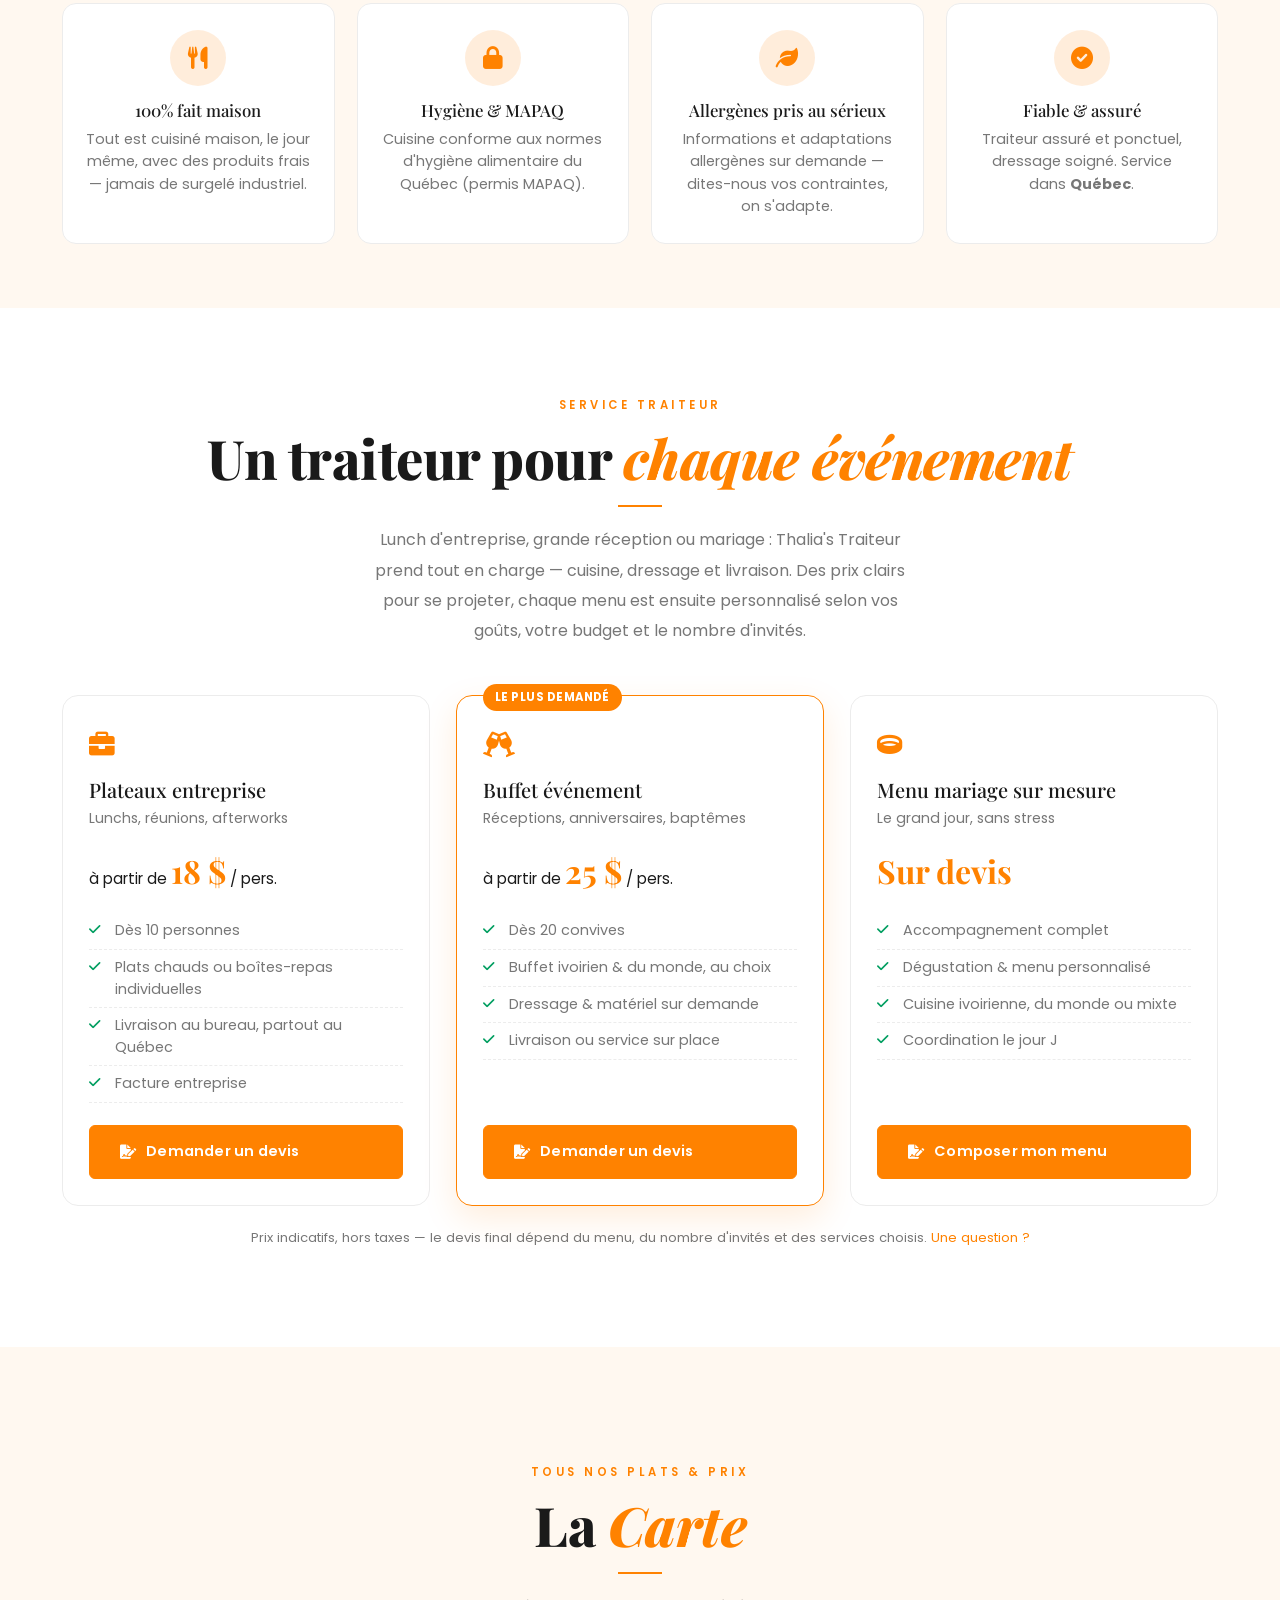
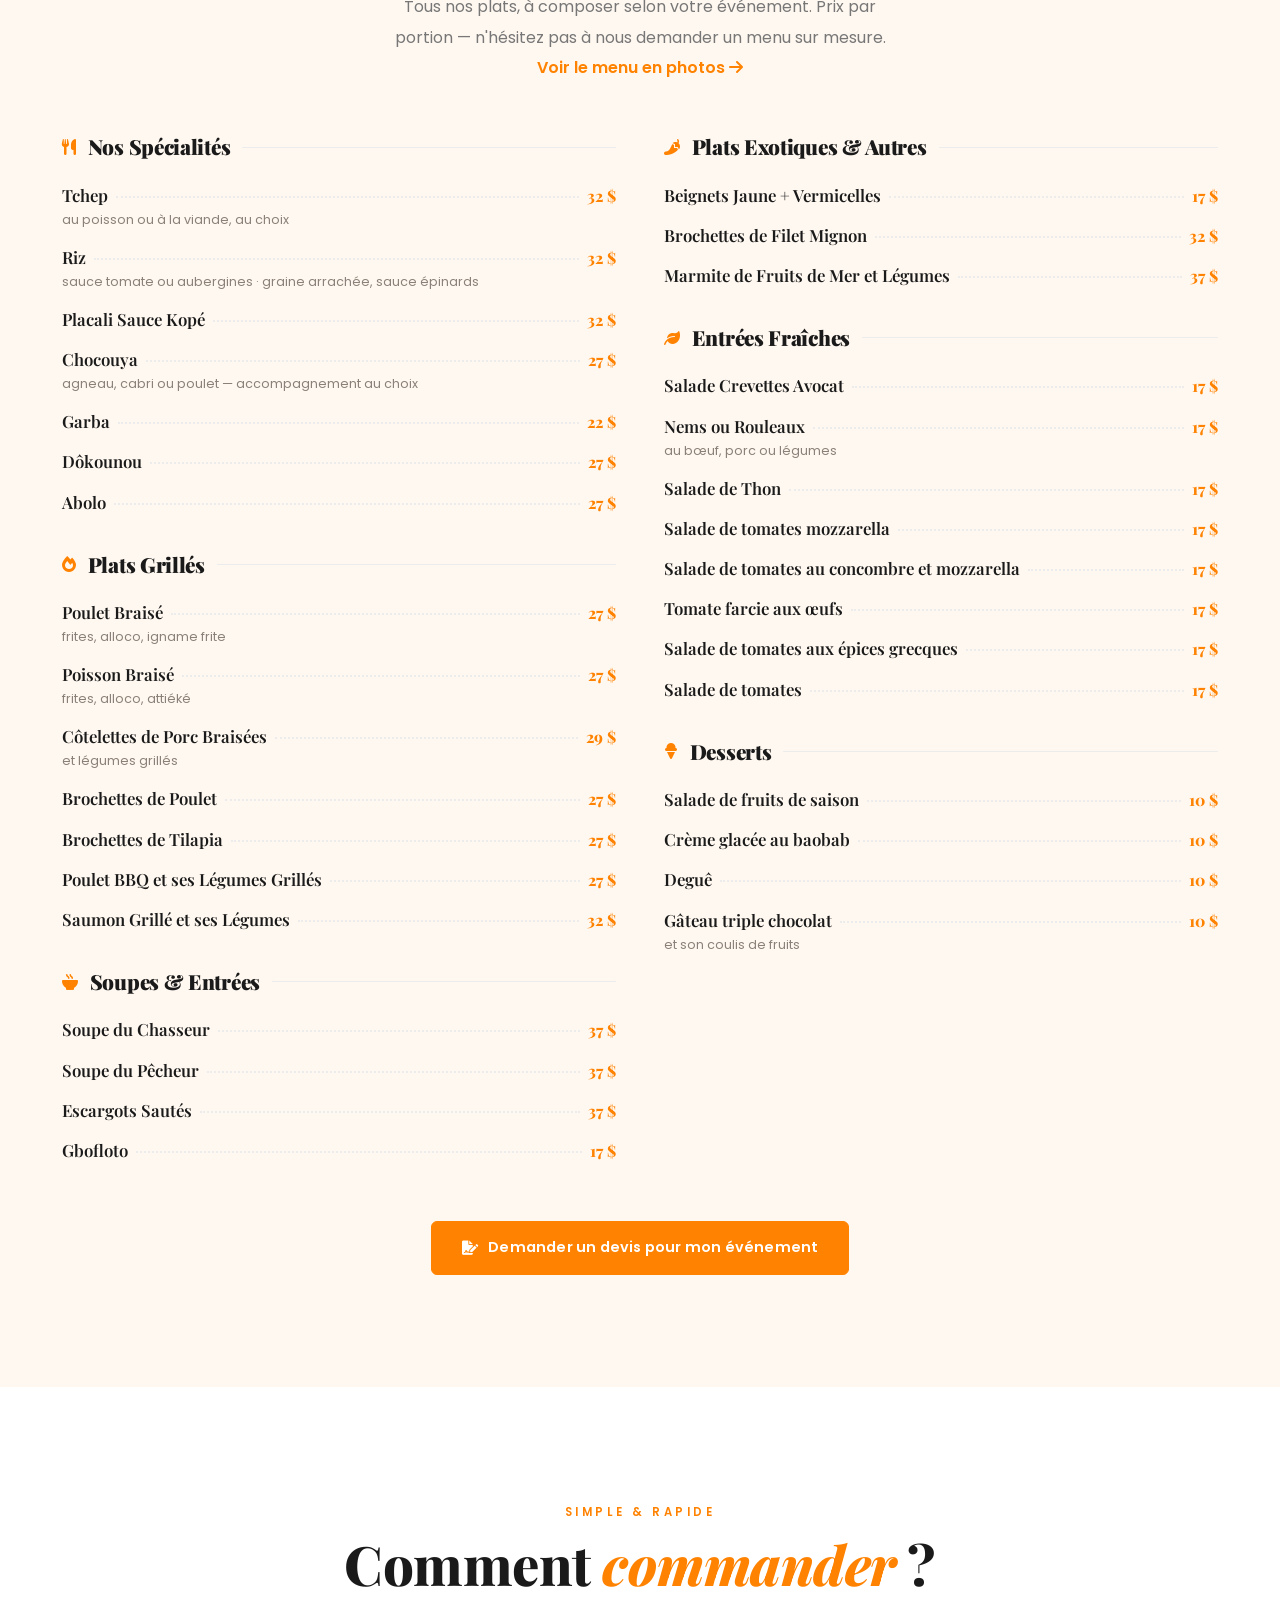
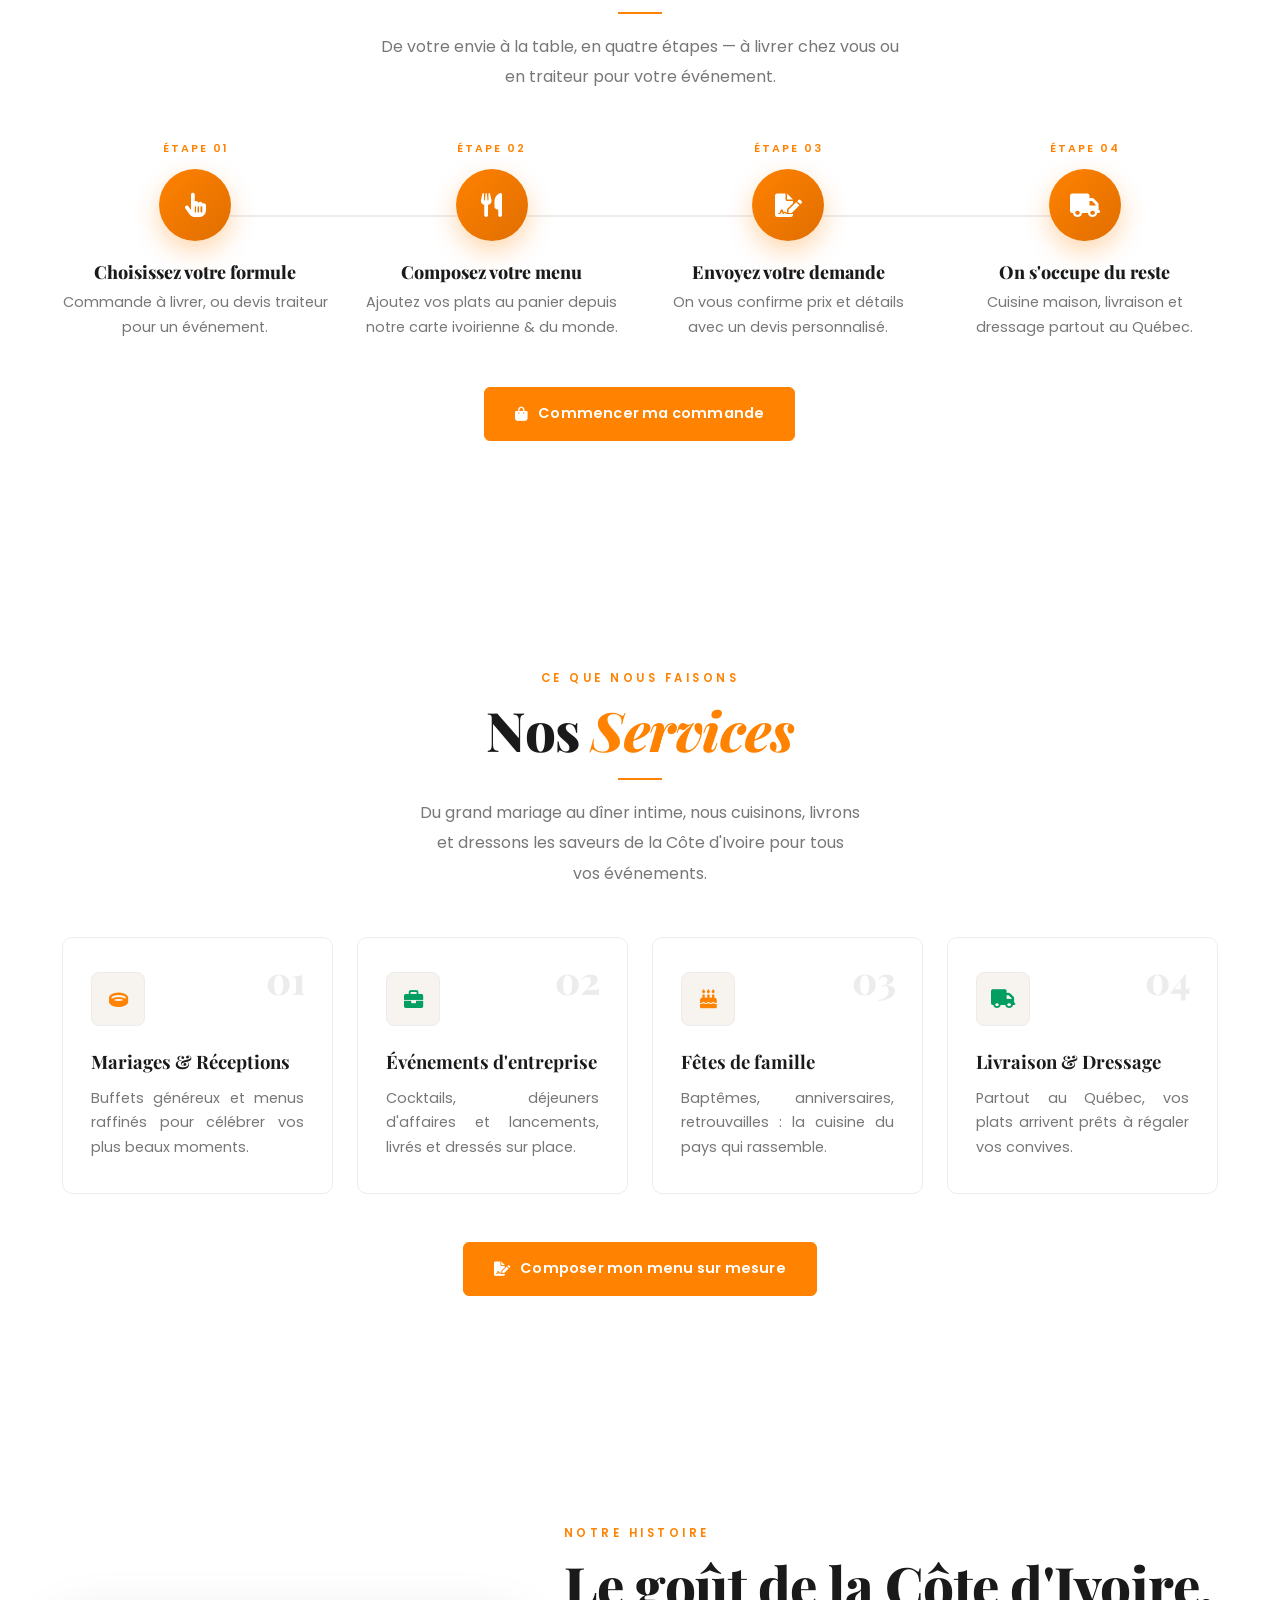
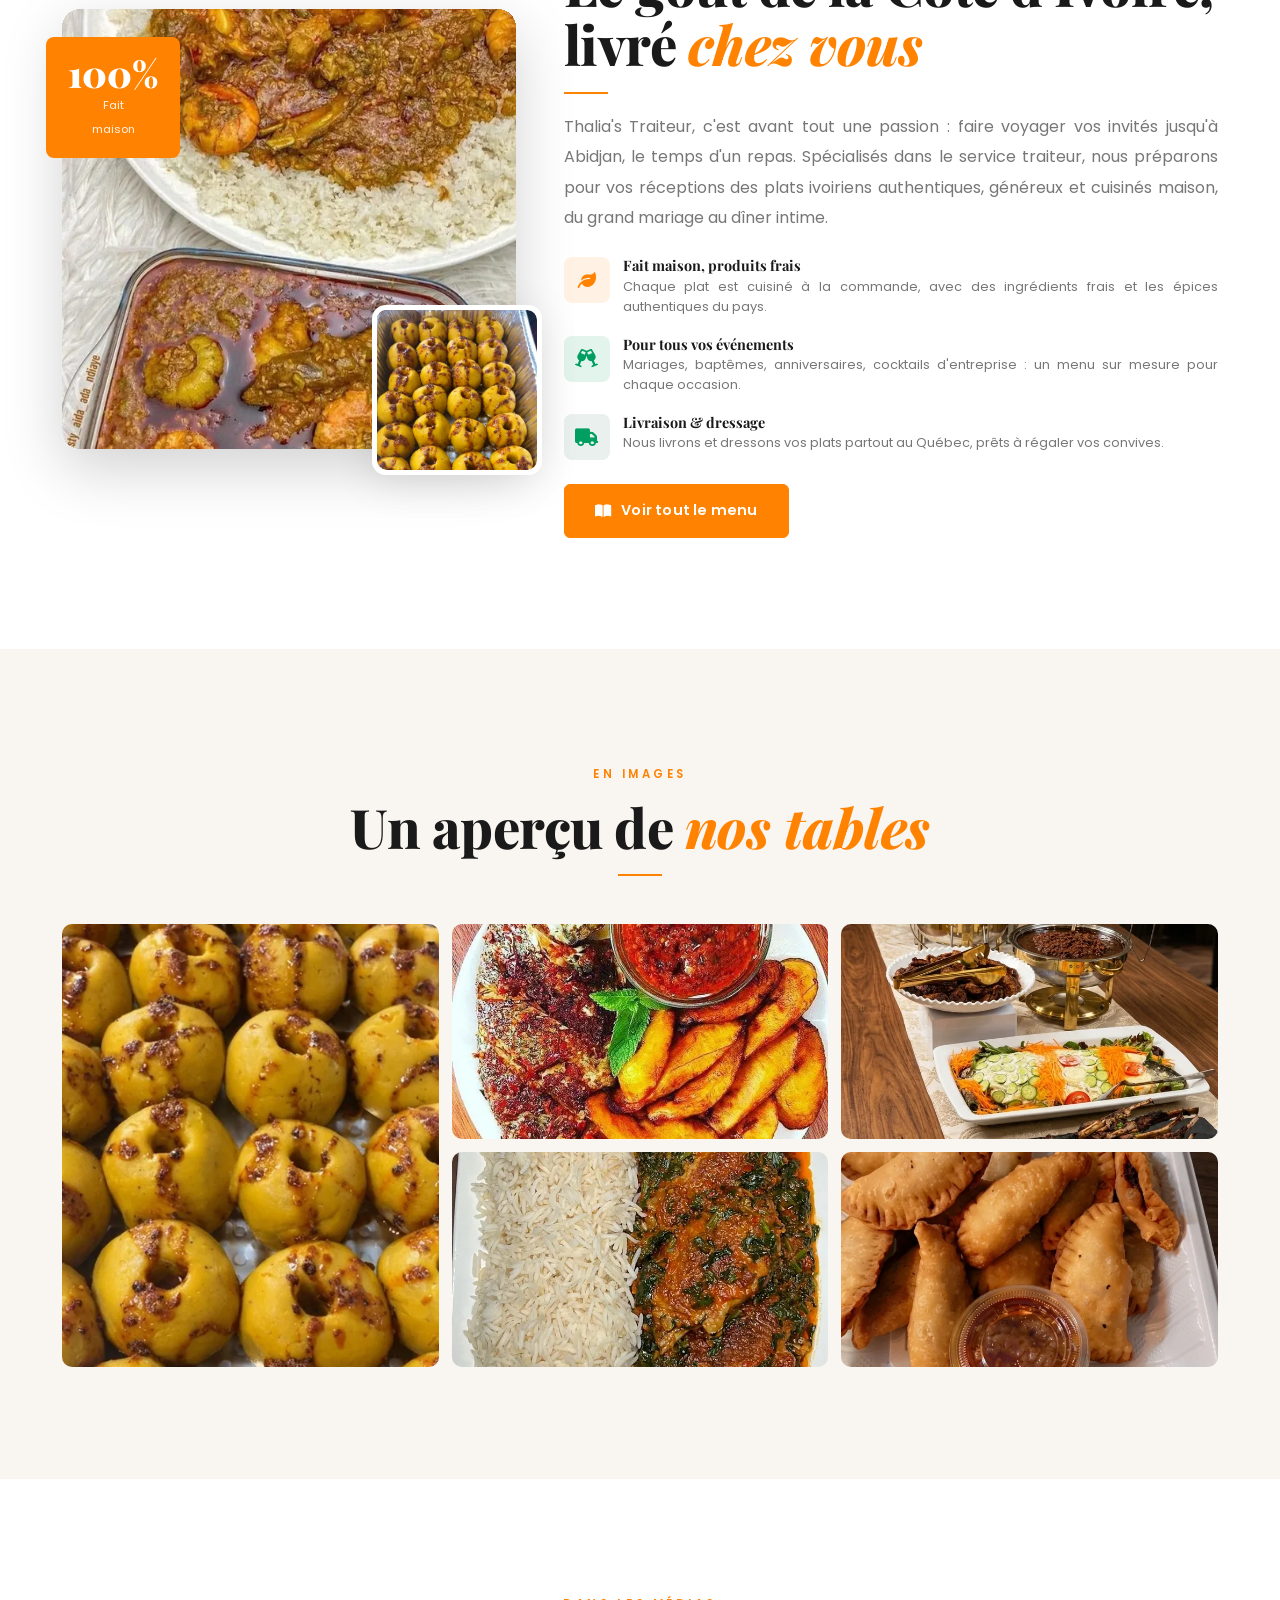
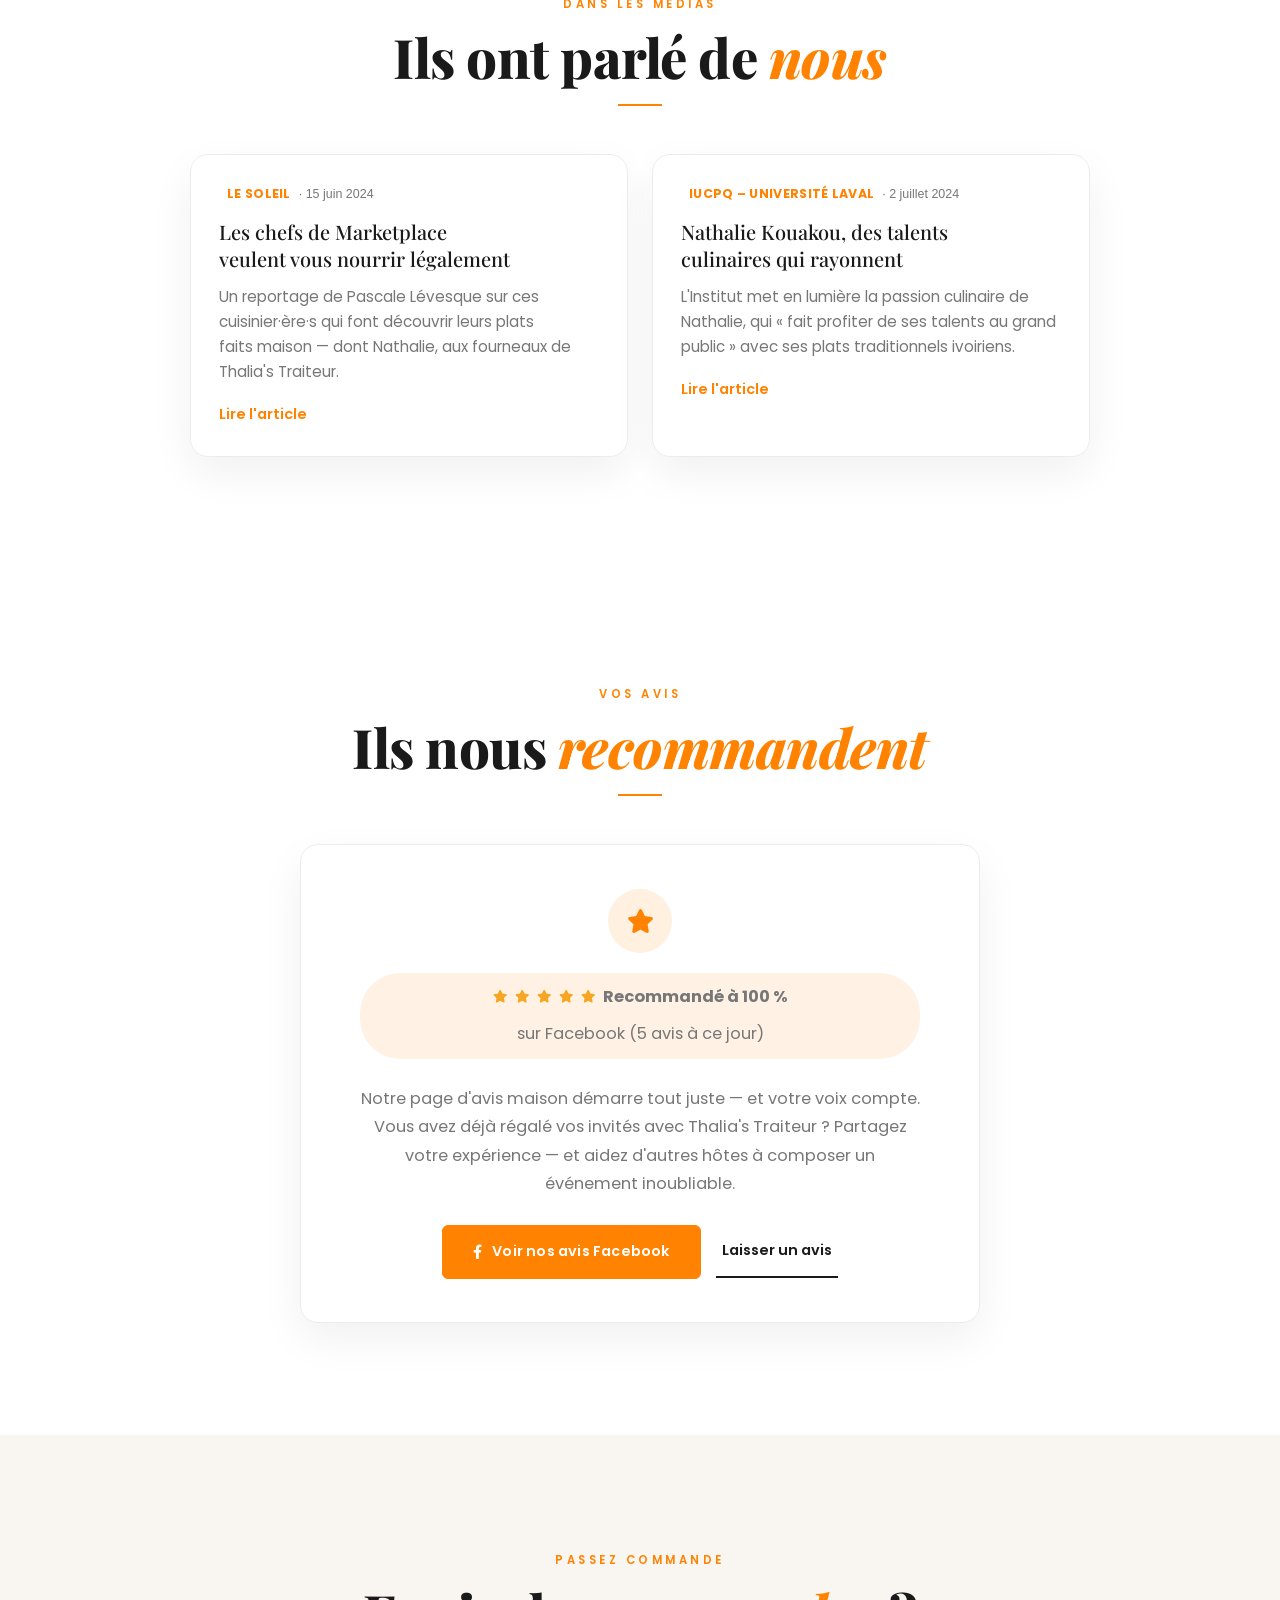
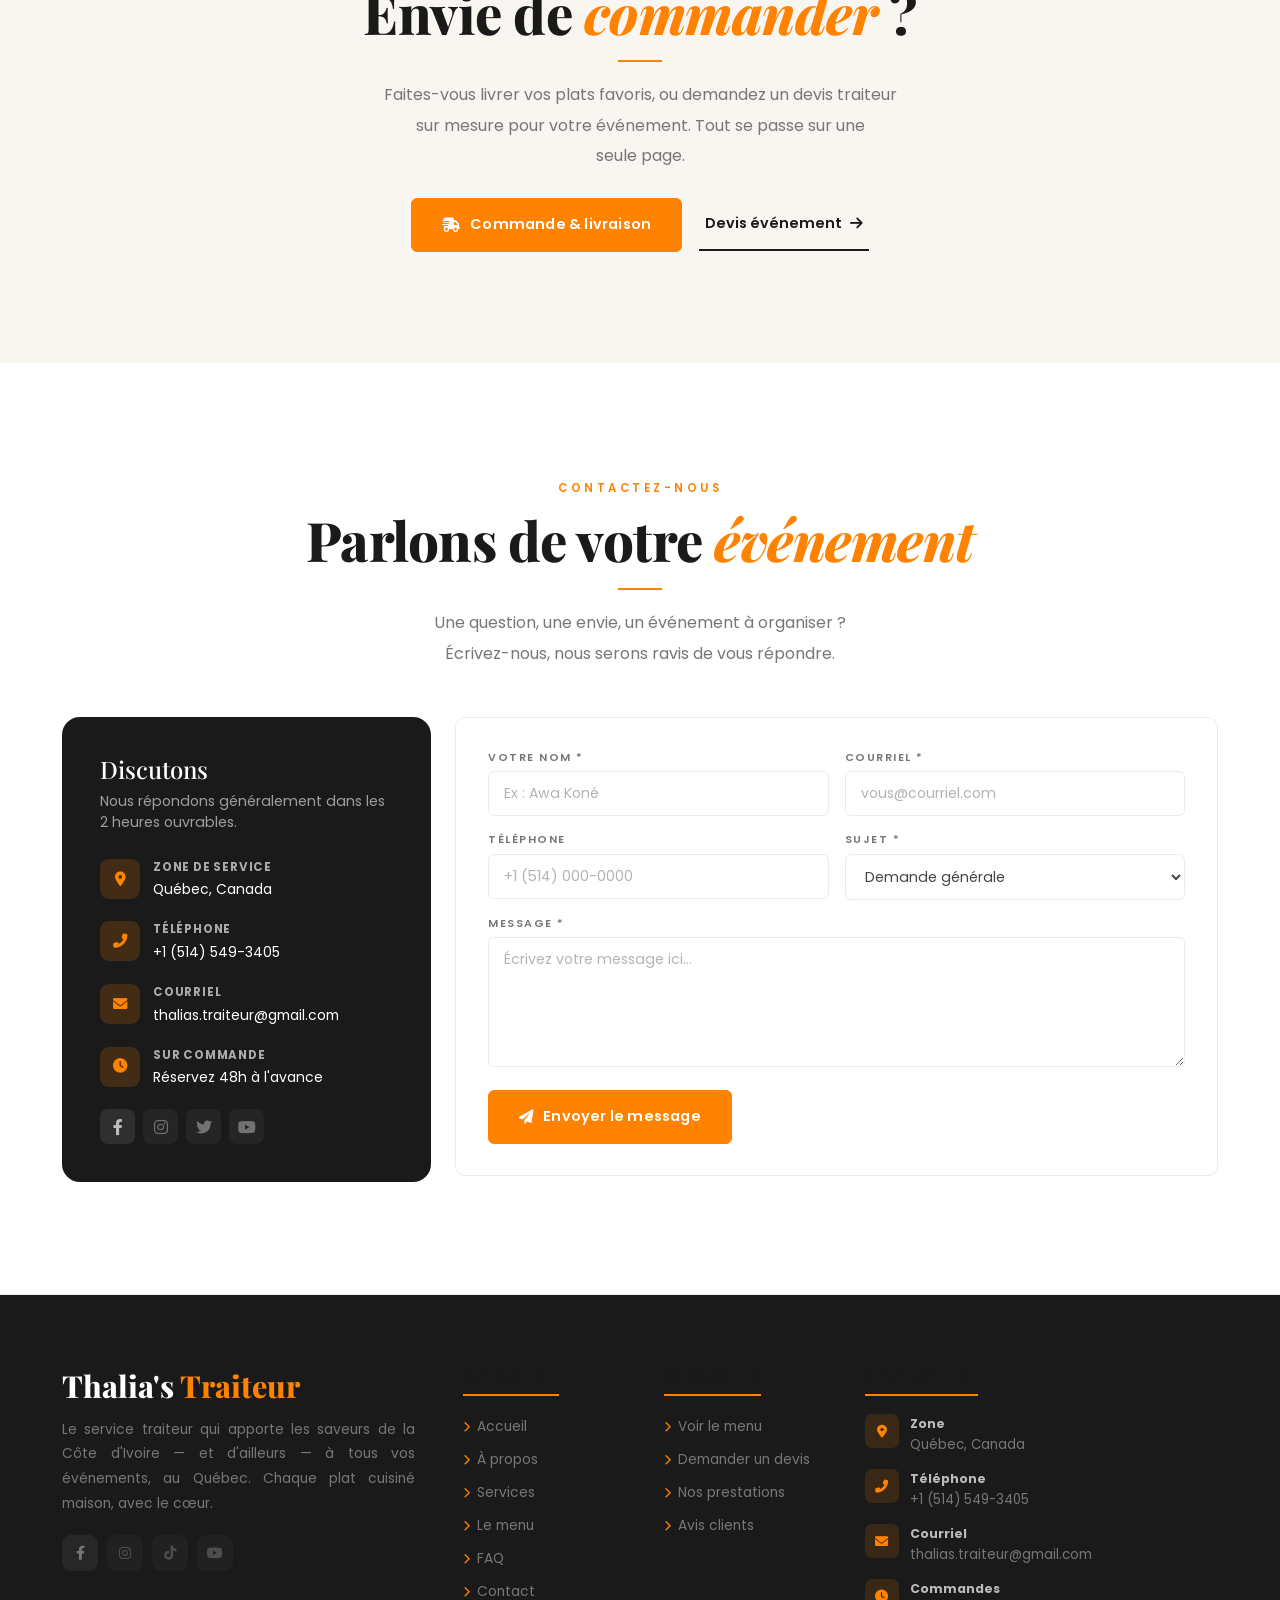
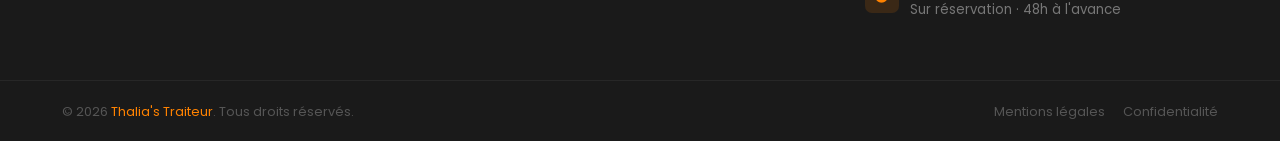
==== commit bce38be3: "Ajoute la preuve sociale Facebook (100% recommande, 5 avis) au site - La section "Vos avis" de l'acc" ====
--- a/ThaliasTraiteur/index.html
+++ b/ThaliasTraiteur/index.html
@@ -95,7 +95,7 @@
    <!-- Style CSS -->
    <link rel="stylesheet" href="css/style.css" />
    <!-- Editorial redesign layer -->
-   <link rel="stylesheet" href="css/redesign.css?v=a53022ce" />
+   <link rel="stylesheet" href="css/redesign.css?v=4b972810" />
    <link rel="stylesheet" href="css/excellence.css" />
    <link rel="stylesheet" href="css/sweetalert2.min.css" />
 </head>
@@ -897,17 +897,18 @@
       <div class="container">
          <div class="text-center mb-5" data-aos="fade-up">
             <span class="slbl">Vos avis</span>
-            <h2 class="stitle">Bientôt, <span>vos témoignages</span> ici</h2>
+            <h2 class="stitle">Ils nous <span>recommandent</span></h2>
             <div class="sline"></div>
          </div>
          <div class="tesinvite" data-aos="fade-up">
-            <div class="tesinvite-ic"><i class="fas fa-heart"></i></div>
-            <p>Nous démarrons une belle aventure, et votre voix compte. Vous avez déjà régalé vos
+            <div class="tesinvite-ic"><i class="fas fa-star"></i></div>
+            <p class="fbrate-stat"><i class="fas fa-star"></i><i class="fas fa-star"></i><i class="fas fa-star"></i><i class="fas fa-star"></i><i class="fas fa-star"></i> <b>Recommandé à 100&nbsp;%</b> sur Facebook (5 avis à ce jour)</p>
+            <p>Notre page d'avis maison démarre tout juste — et votre voix compte. Vous avez déjà régalé vos
                invités avec Thalia's Traiteur ? Partagez votre expérience — et aidez d'autres hôtes à
                composer un événement inoubliable.</p>
             <div class="tesinvite-cta">
-               <a href="contact.html" class="btn-ed--solid">Laisser un avis <i class="fas fa-arrow-right"></i></a>
-               <a href="avis.html" class="btn-ed--ghost">Voir les avis</a>
+               <a href="https://www.facebook.com/Thaliastraiteur/reviews" target="_blank" rel="noopener" class="btn-ed--solid"><i class="fab fa-facebook-f"></i> Voir nos avis Facebook</a>
+               <a href="contact.html" class="btn-ed--ghost">Laisser un avis</a>
             </div>
          </div>
       </div>
--- a/ThaliasTraiteur/css/redesign.css
+++ b/ThaliasTraiteur/css/redesign.css
@@ -1727,3 +1727,19 @@
   .tt-sticky-cta:active { transform: scale(0.98); }
   body { padding-bottom: 78px; }
 }
+
+/* ---- Facebook rating stat (avis en attendant les temoignages maison) ---- */
+.fbrate-stat {
+  display: inline-flex;
+  align-items: center;
+  gap: 8px;
+  flex-wrap: wrap;
+  justify-content: center;
+  margin: 0 auto 20px;
+  padding: 10px 20px;
+  border-radius: 40px;
+  background: color-mix(in srgb, var(--primary) 10%, transparent);
+  color: var(--heading, var(--text));
+  font-size: 0.92rem;
+}
+.fbrate-stat i.fas.fa-star { color: #f6a623; font-size: 0.8rem; }
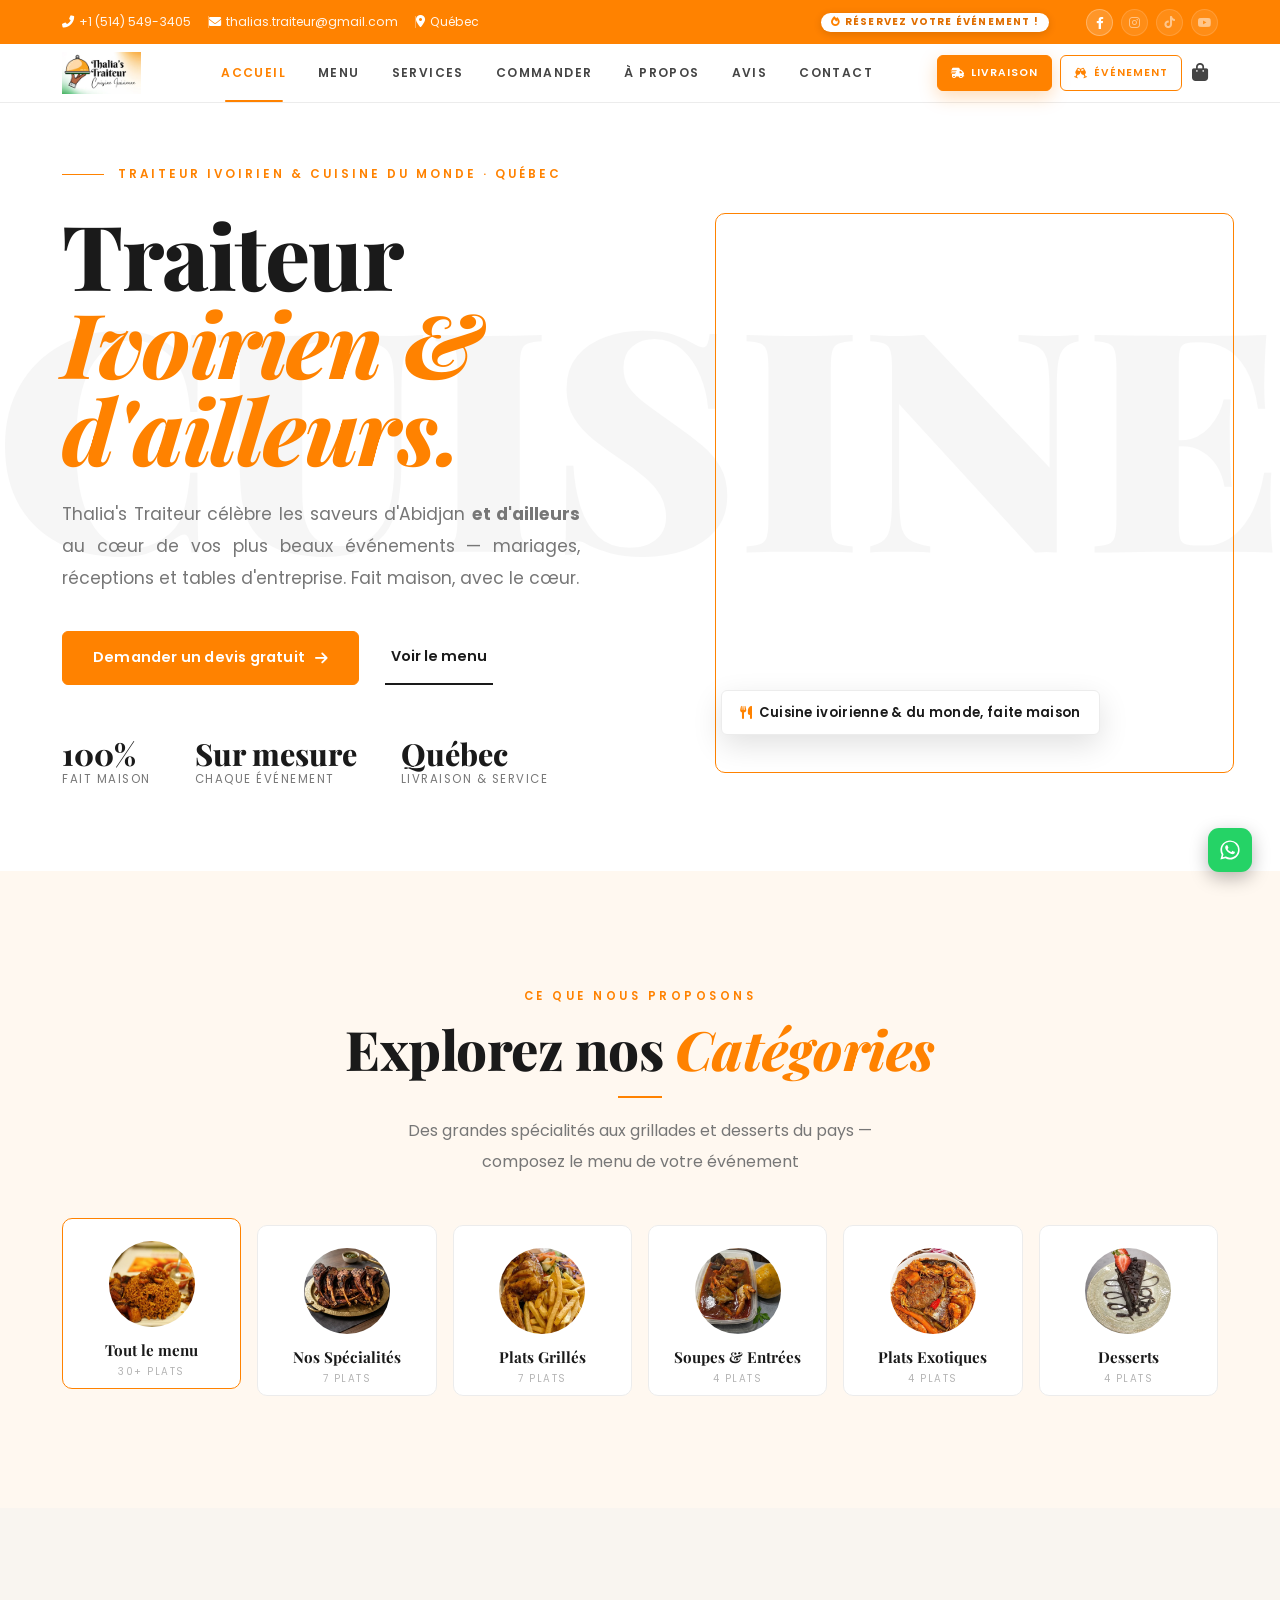
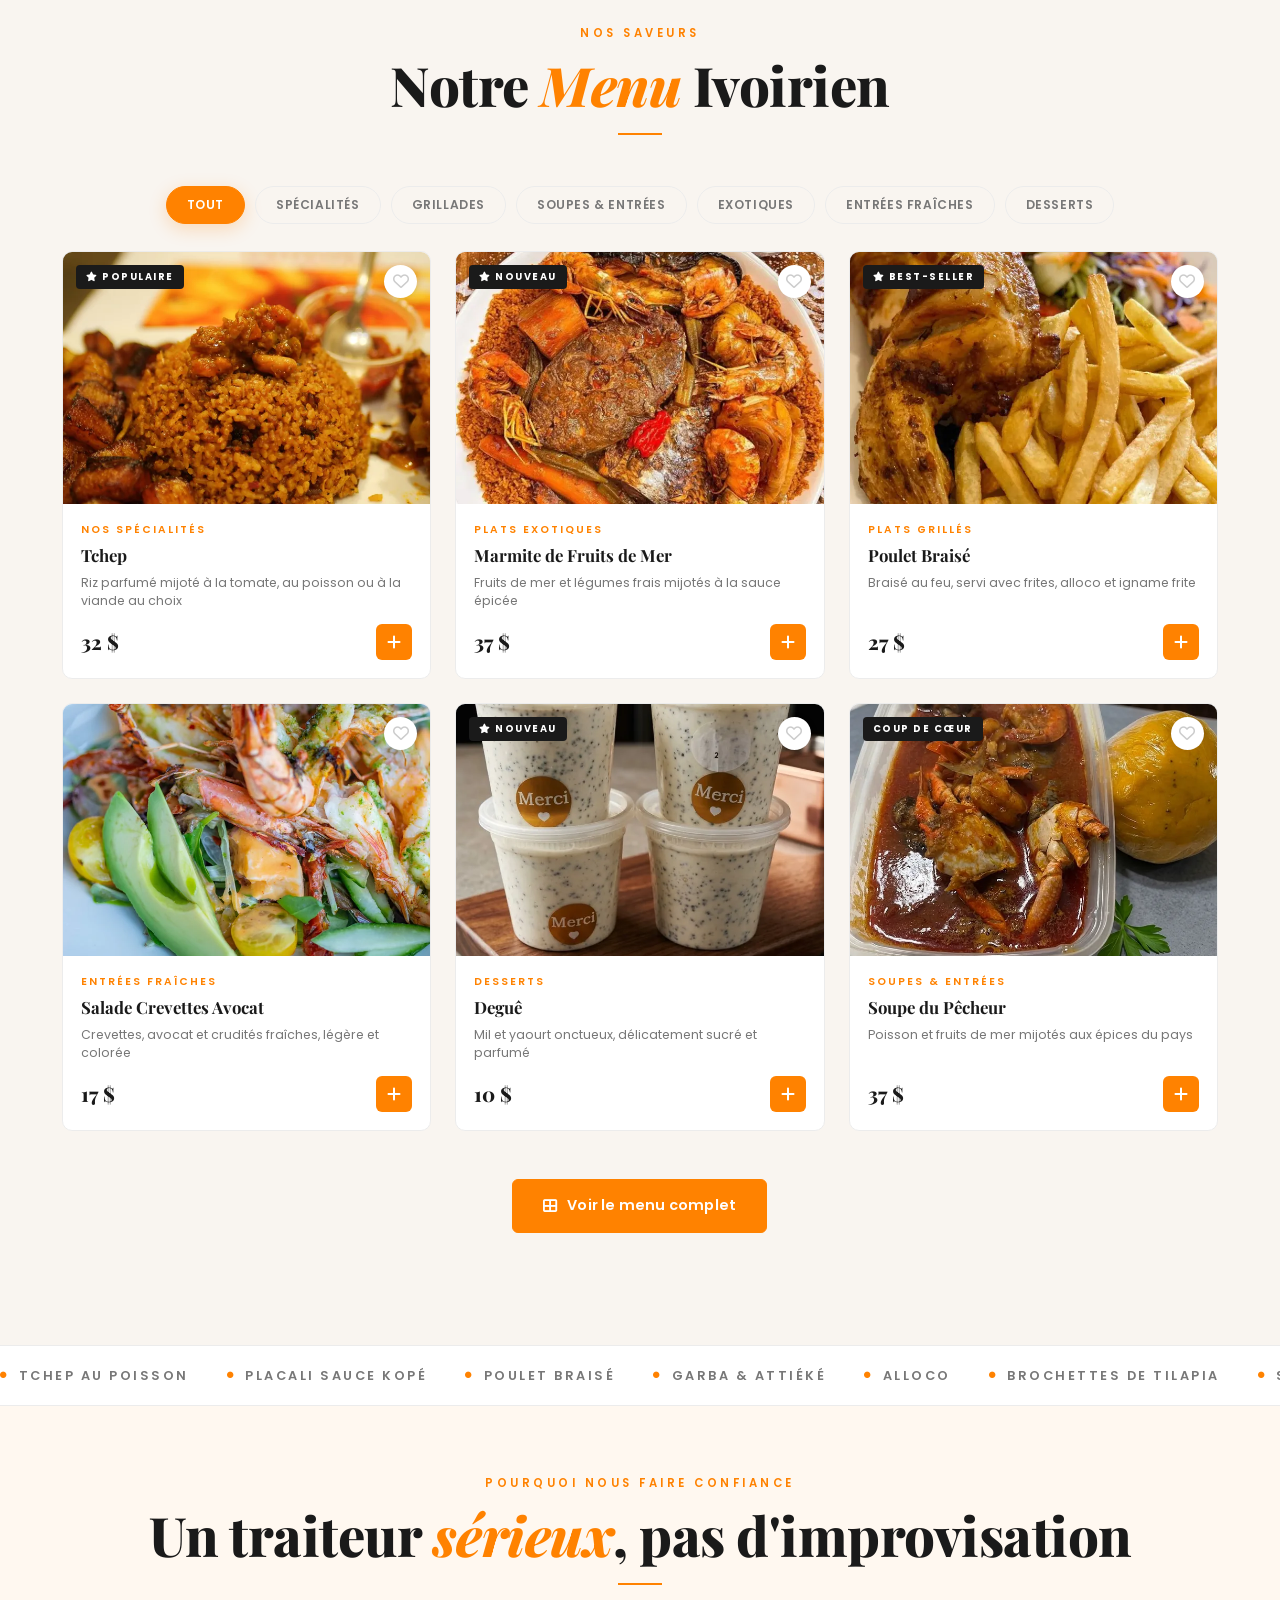
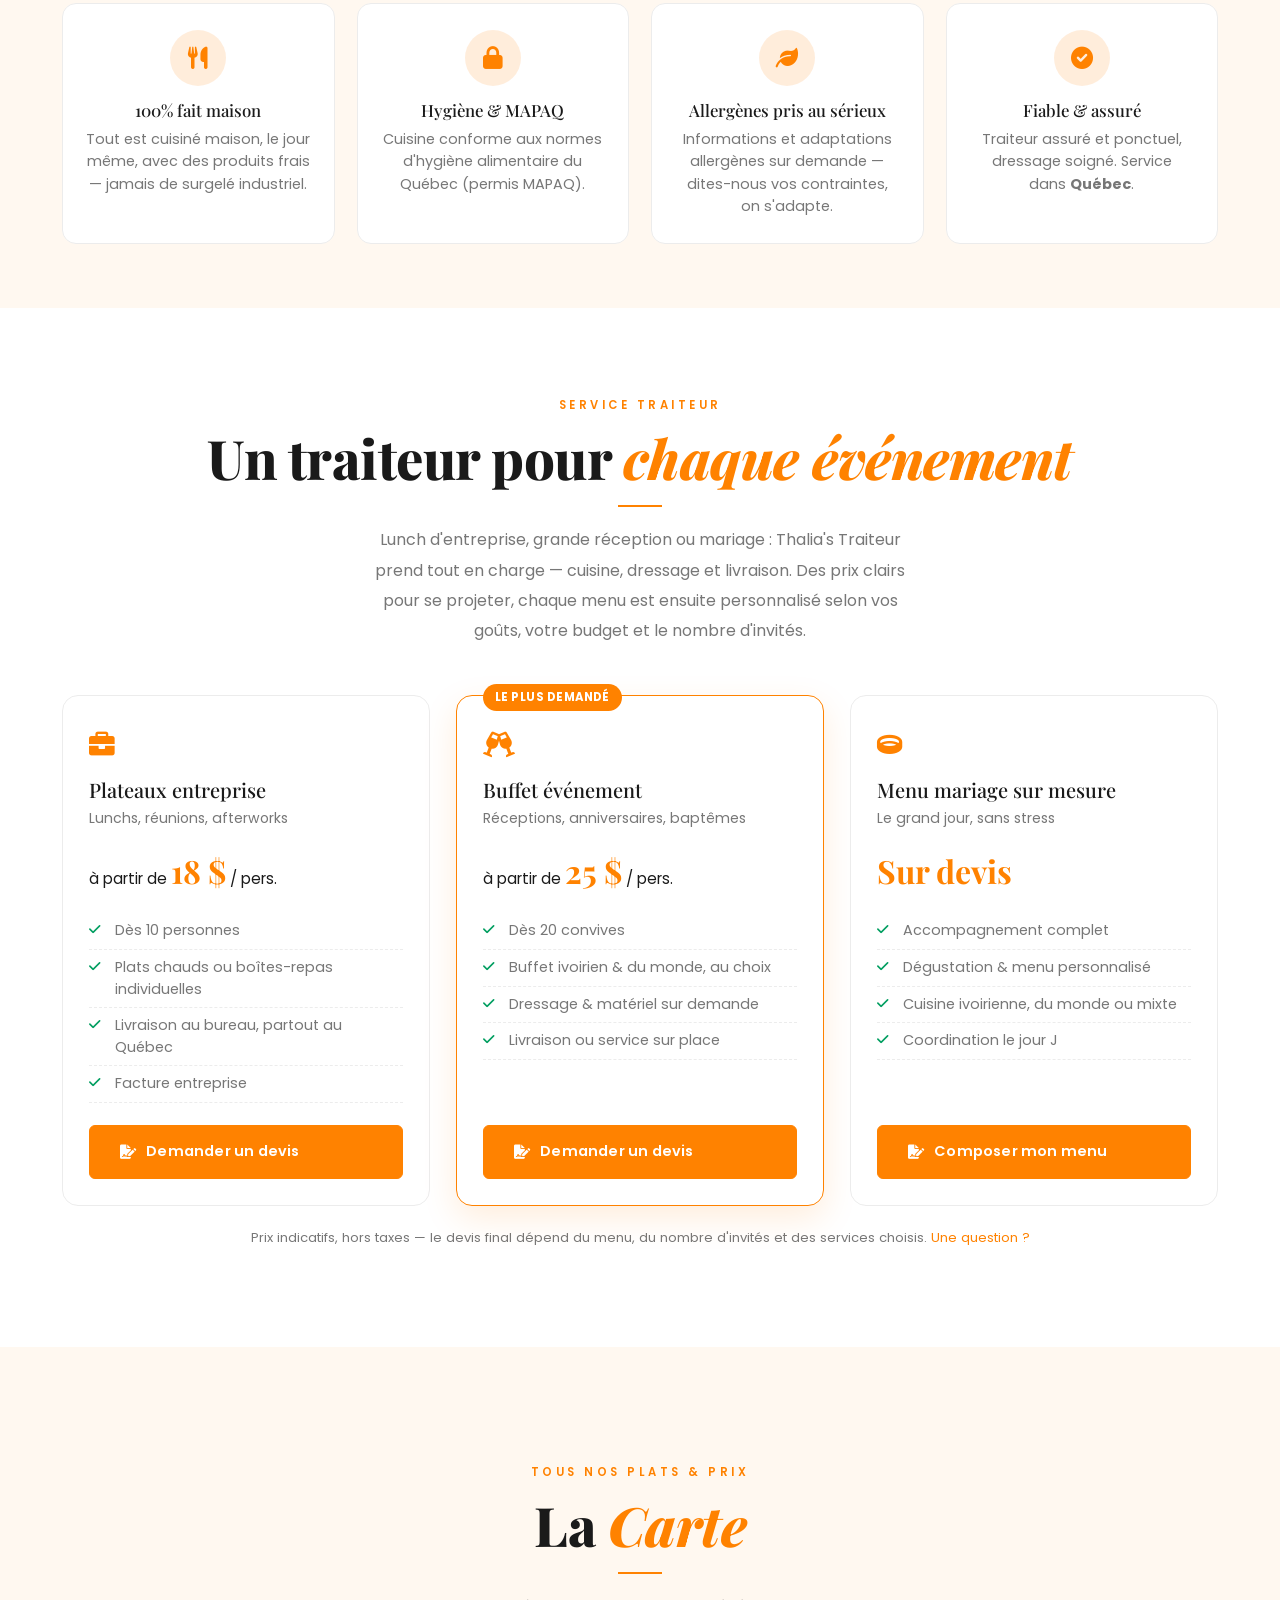
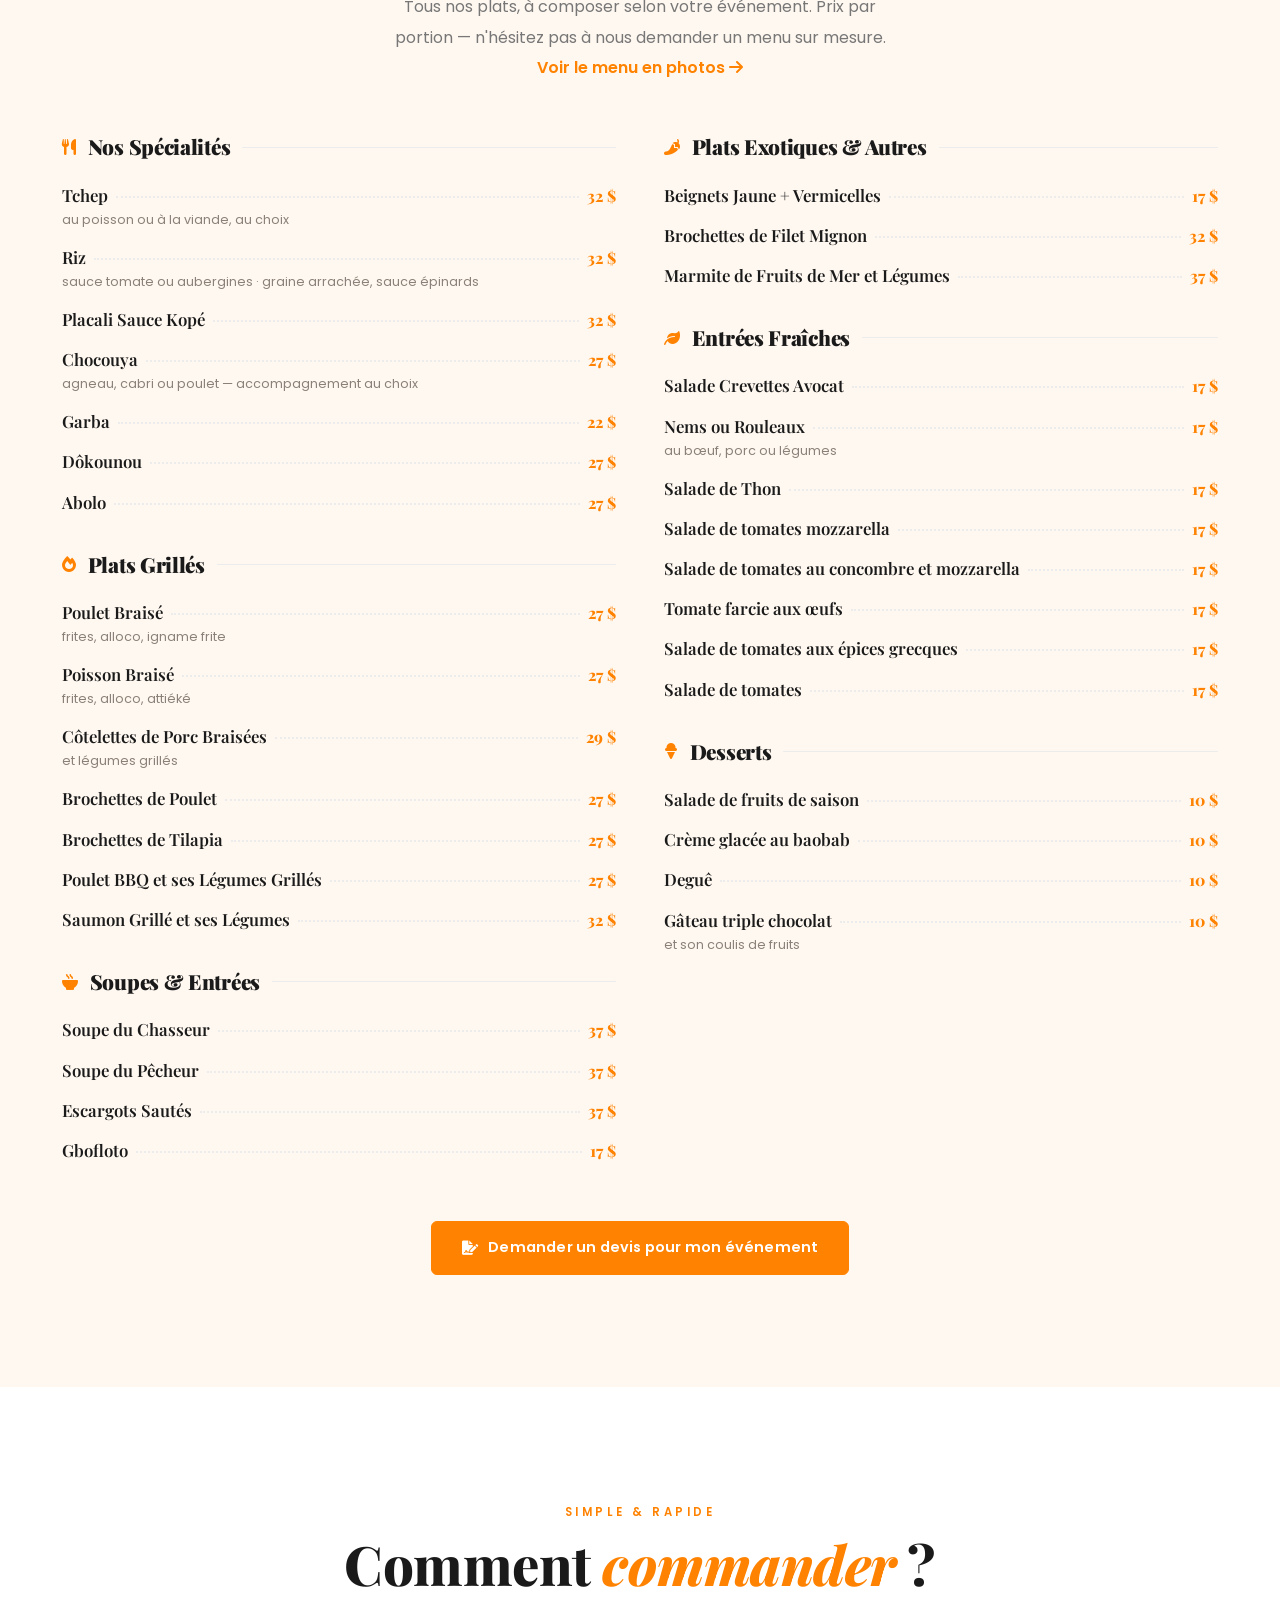
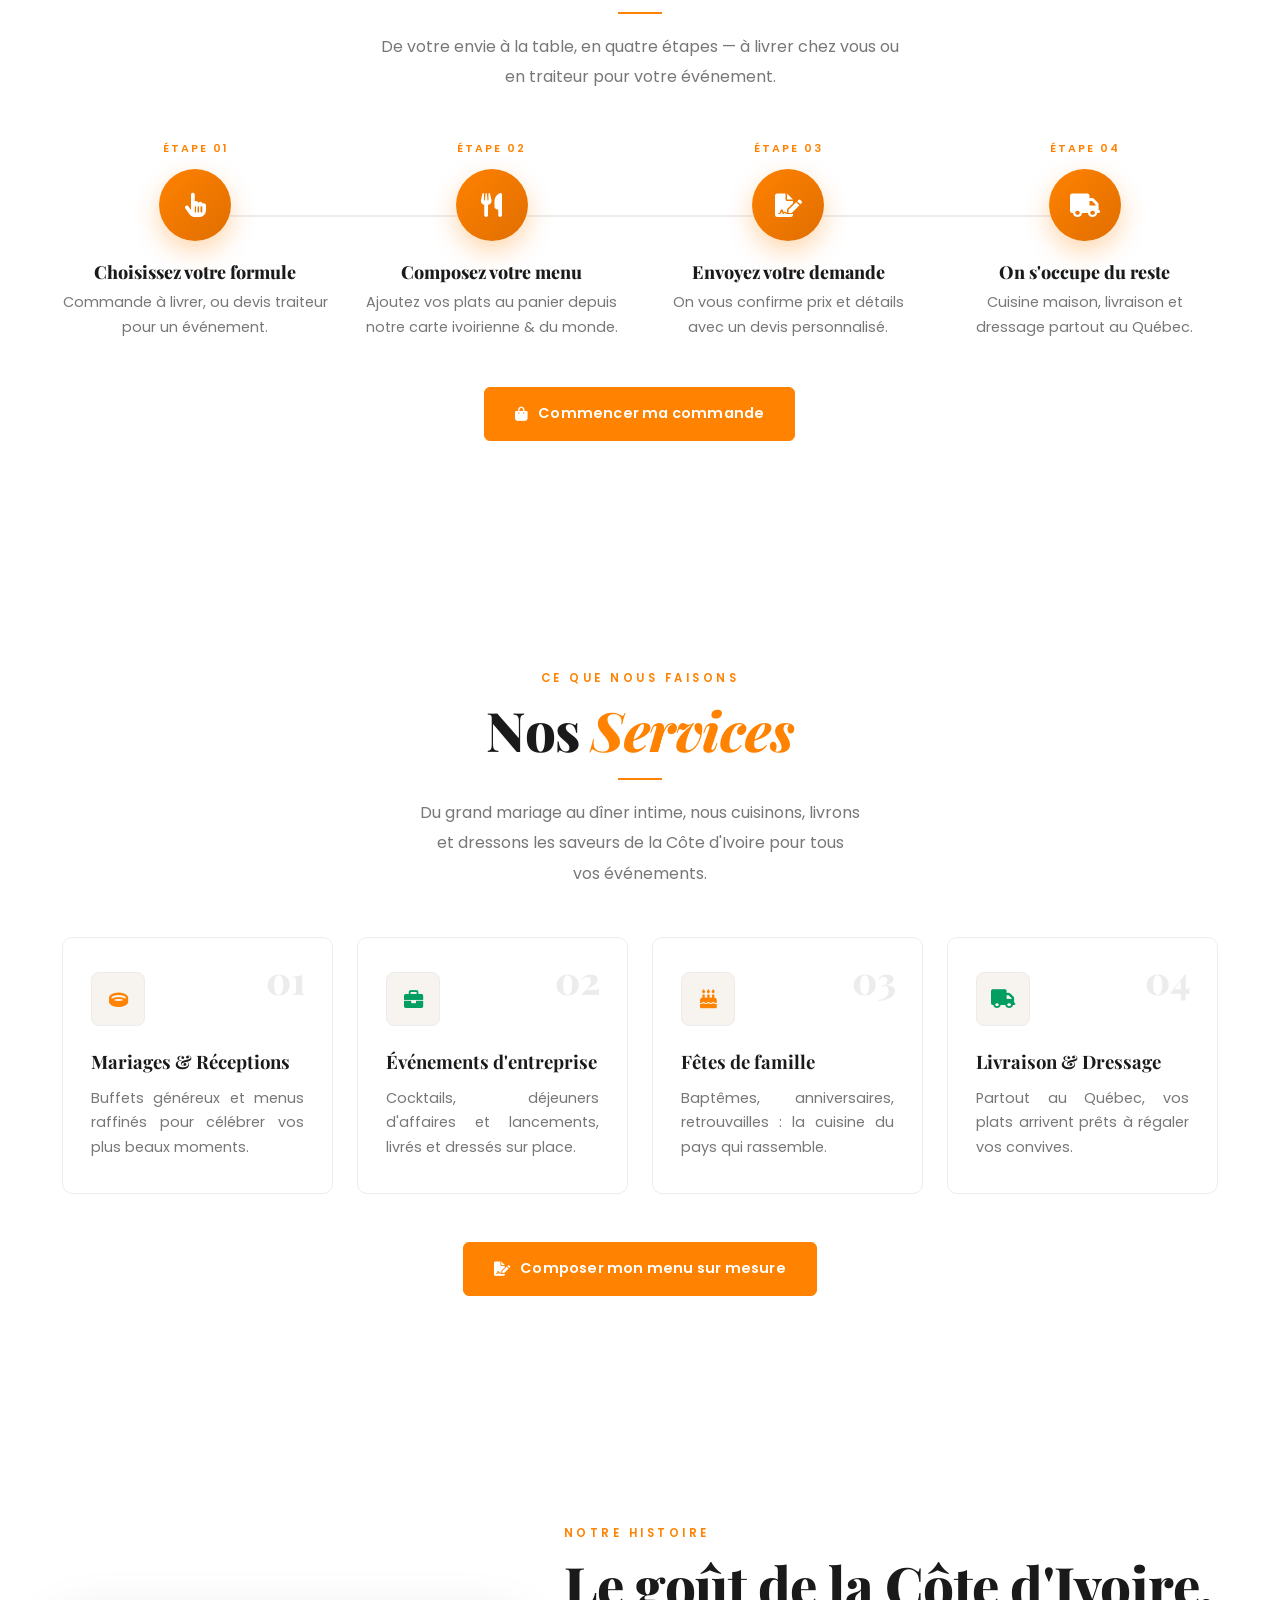
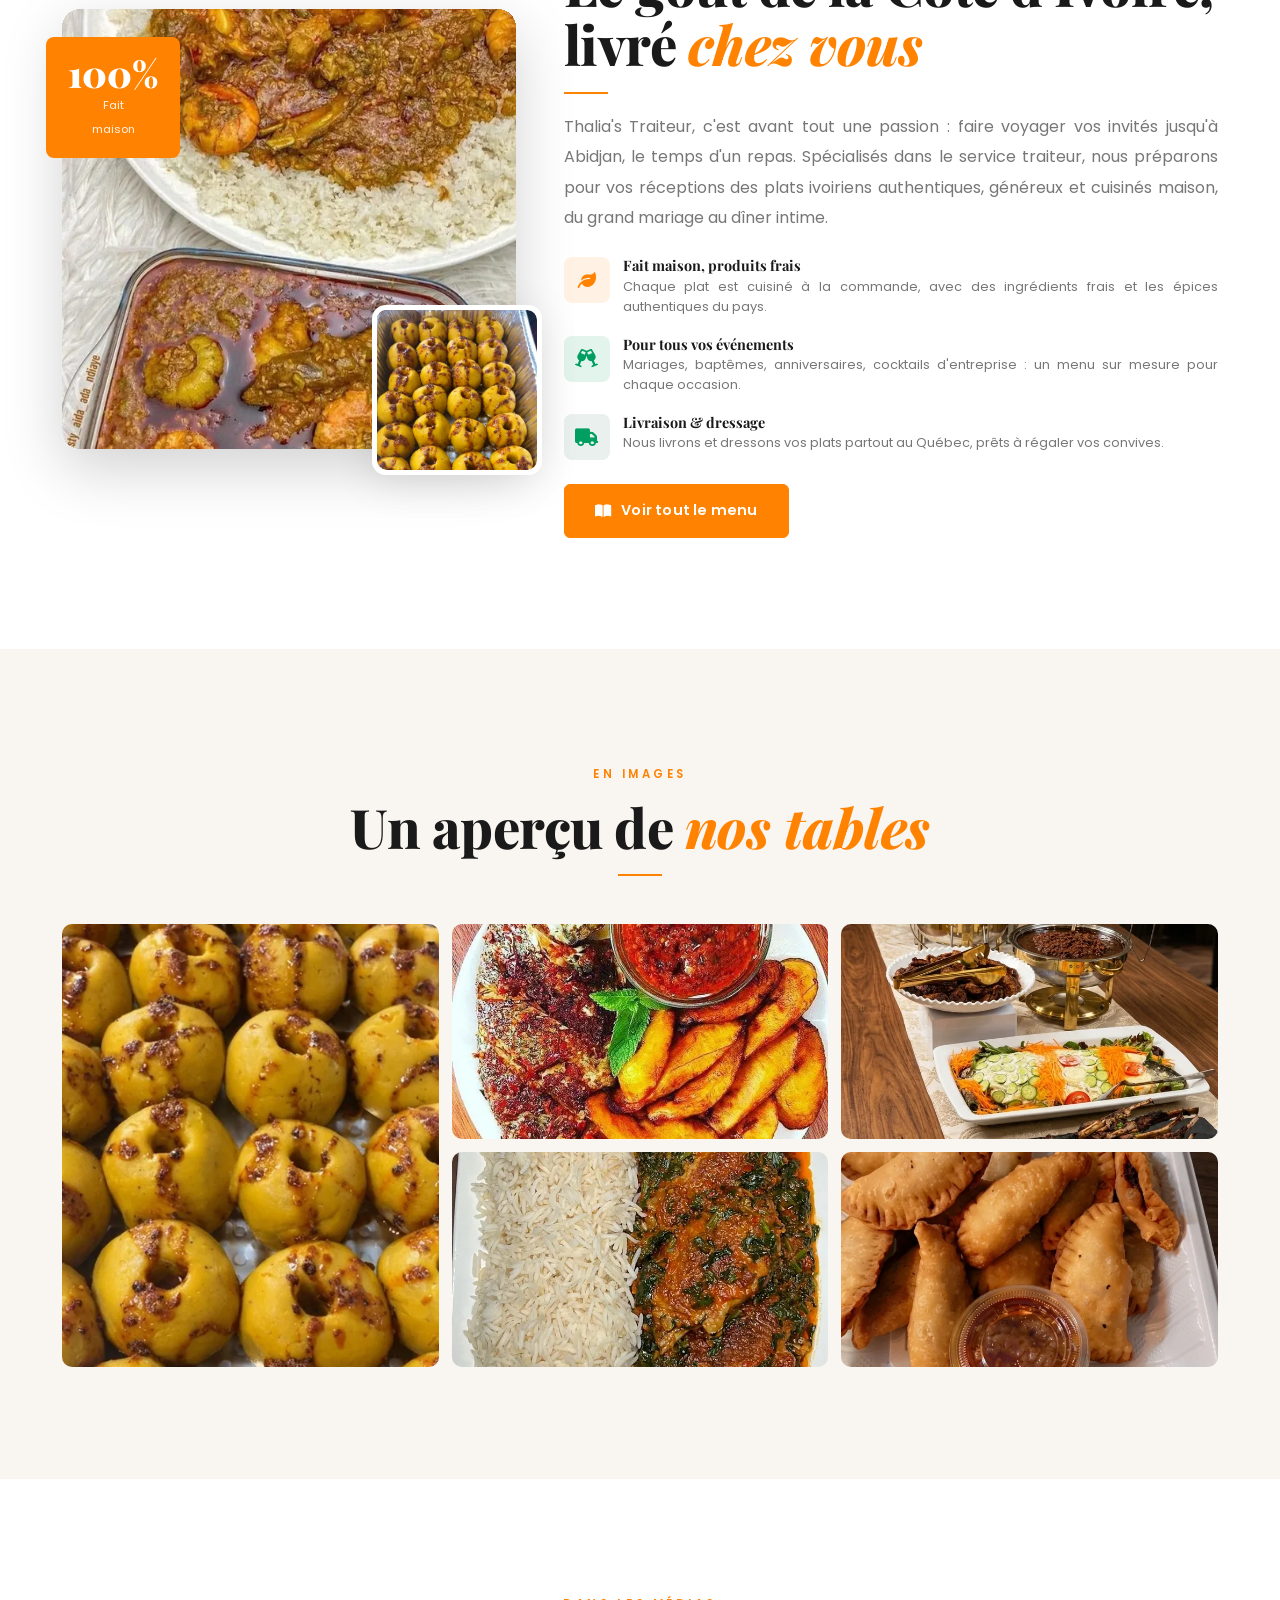
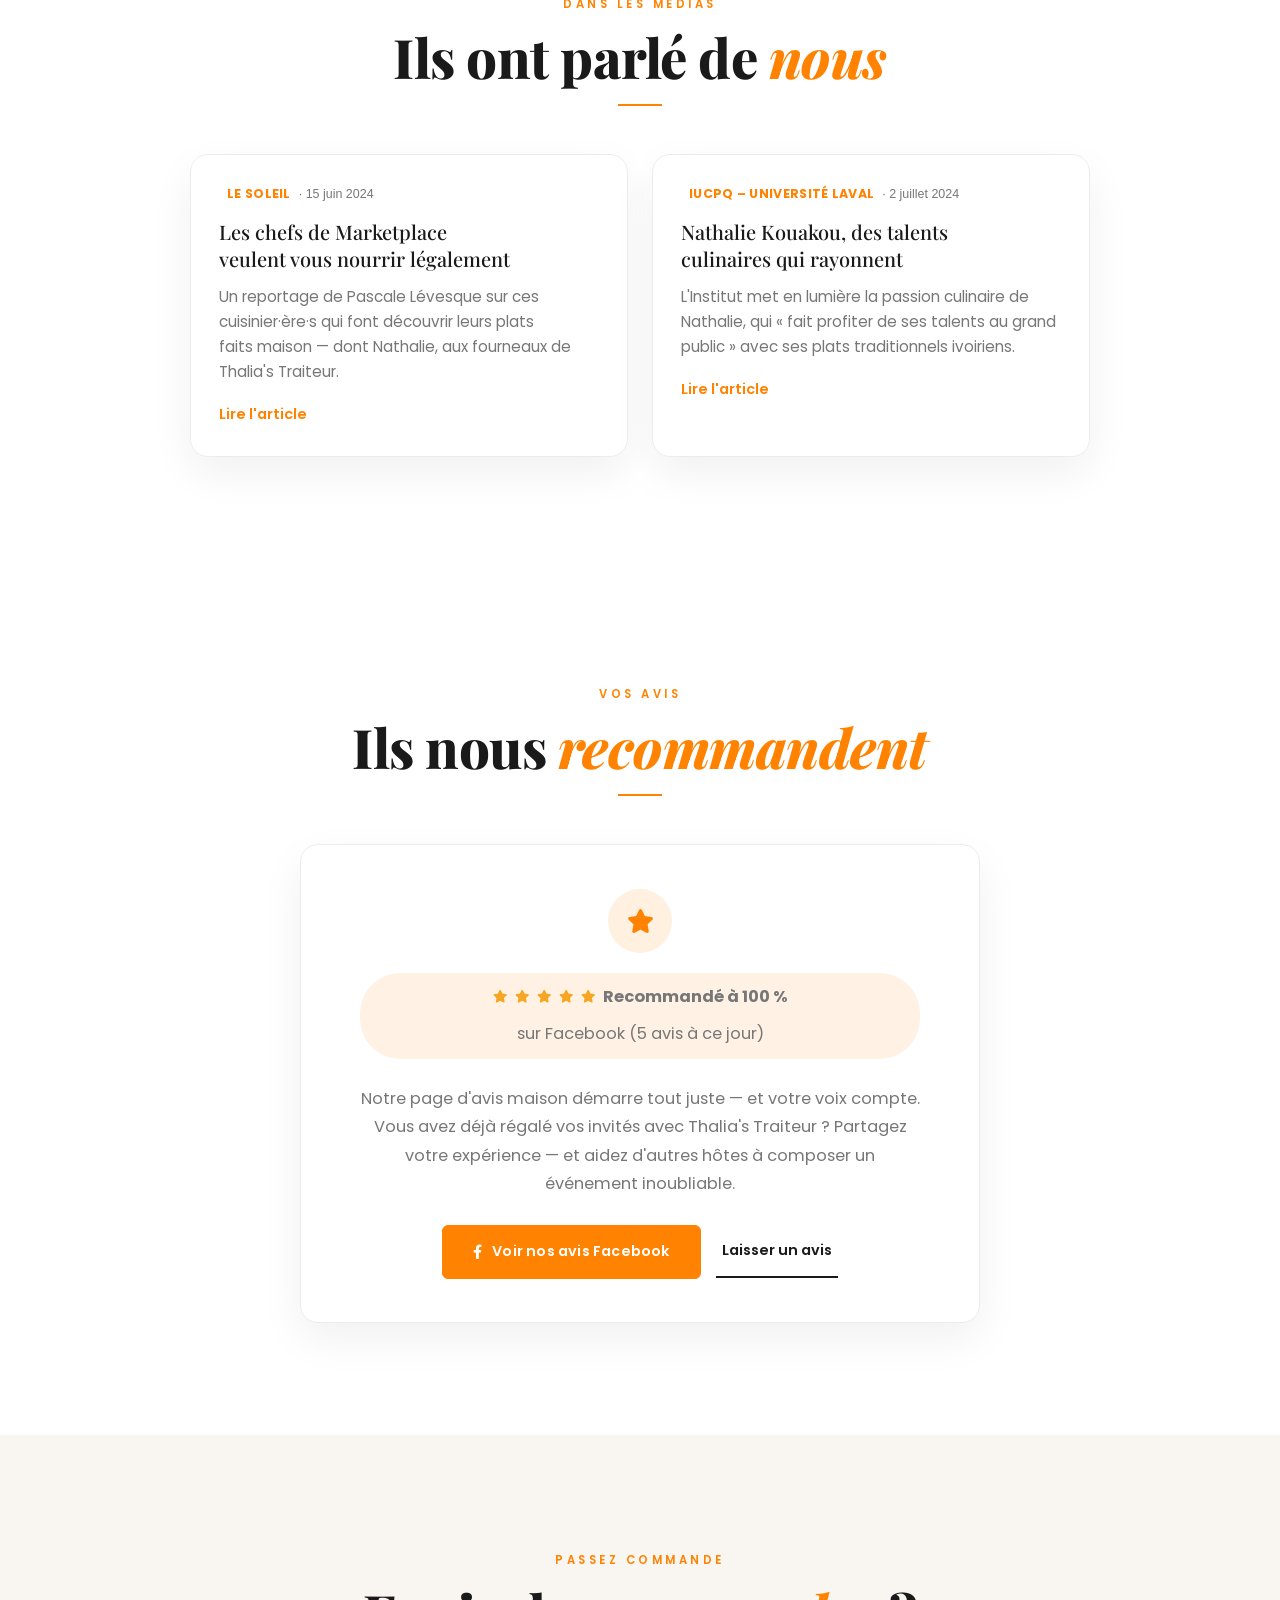
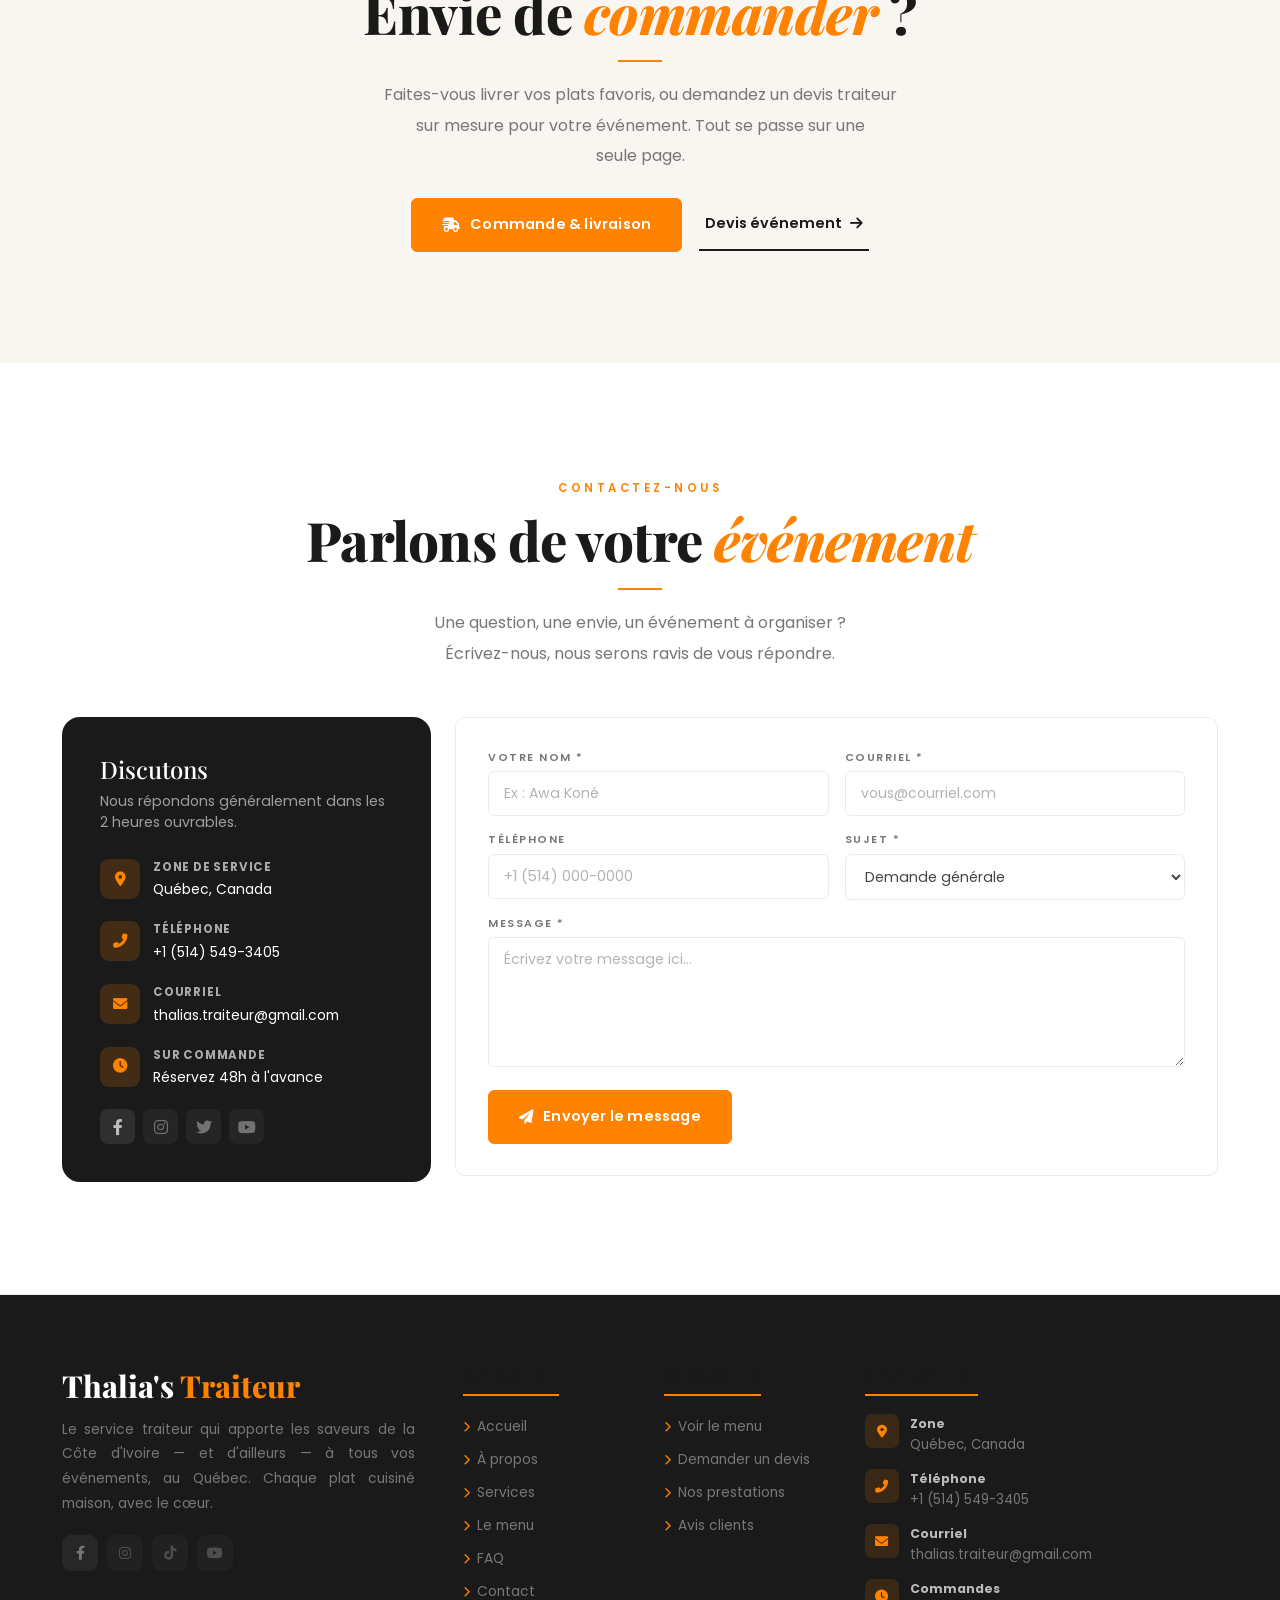
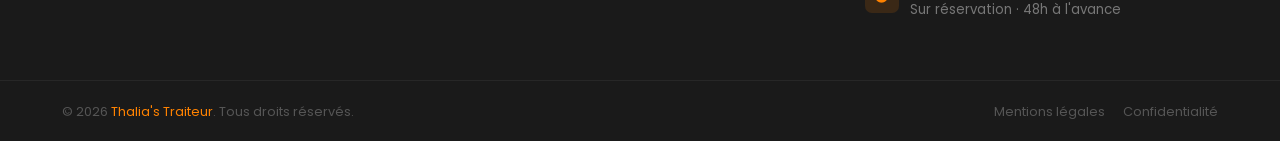
==== commit 12a42ae2: "Retire la photo du poulet (banner-img) de tout le site - Accueil : le diaporama commence par le garb" ====
--- a/ThaliasTraiteur/index.html
+++ b/ThaliasTraiteur/index.html
@@ -21,7 +21,7 @@
             "description": "Traiteur cuisine ivoirienne & du monde au Québec : mariages, réceptions, entreprises. Fait maison.",
             "url": "https://thaliastraiteur.com/",
             "logo": "https://thaliastraiteur.com/img/logo.webp",
-            "image": "https://thaliastraiteur.com/img/banner-img.webp",
+            "image": "https://thaliastraiteur.com/img/dishes/nathalie-garba.webp",
             "servesCuisine": [
                "Ivoirienne",
                "Africaine",
@@ -70,12 +70,12 @@
    <meta property="og:locale" content="fr_CA" />
    <meta property="og:title" content="Traiteur ivoirien &amp; africain au Québec | Thalia's Traiteur" />
    <meta property="og:description" content="Traiteur ivoirien au Québec : tchep, attiéké, garba et cuisine du monde, faits maison pour mariages, réceptions et événements. Devis gratuit sous 24 h." />
-   <meta property="og:image" content="https://thaliastraiteur.com/img/banner-img.webp" />
+   <meta property="og:image" content="https://thaliastraiteur.com/img/dishes/nathalie-garba.webp" />
    <meta property="og:url" content="https://thaliastraiteur.com/" />
    <meta name="twitter:card" content="summary_large_image" />
    <meta name="twitter:title" content="Traiteur ivoirien &amp; africain au Québec | Thalia's Traiteur" />
    <meta name="twitter:description" content="Traiteur ivoirien au Québec : tchep, attiéké, garba et cuisine du monde, faits maison pour mariages, réceptions et événements. Devis gratuit sous 24 h." />
-   <meta name="twitter:image" content="https://thaliastraiteur.com/img/banner-img.webp" />
+   <meta name="twitter:image" content="https://thaliastraiteur.com/img/dishes/nathalie-garba.webp" />
 
    <link rel="preconnect" href="https://fonts.googleapis.com" />
    <link rel="preconnect" href="https://fonts.gstatic.com" crossorigin />
@@ -222,8 +222,7 @@
                </div>
             </div>
             <div class="hero-media" data-aos="fade-left">
-               <img class="hs-slide active" decoding="async" fetchpriority="high" src="img/banner-img.webp" alt="Poulet grillé signature Thalia's Traiteur" />
-               <img class="hs-slide" loading="lazy" decoding="async" src="img/dishes/nathalie-garba.webp" alt="Garba, poisson braisé sur attiéké et légumes frais" />
+               <img class="hs-slide active" decoding="async" fetchpriority="high" src="img/dishes/nathalie-garba.webp" alt="Garba, poisson braisé sur attiéké et légumes frais" />
                <img class="hs-slide" loading="lazy" decoding="async" src="img/dishes/nathalie-marmite-fruits-mer.webp" alt="Marmite de fruits de mer épicée" />
                <img class="hs-slide" loading="lazy" decoding="async" src="img/dishes/nathalie-viande-sauce-tomate.webp" alt="Viande mijotée sauce tomate et attiéké" />
                <img class="hs-slide" loading="lazy" decoding="async" src="img/dishes/nathalie-viande-mijotee.webp" alt="Viande mijotée à la sauce traditionnelle" />
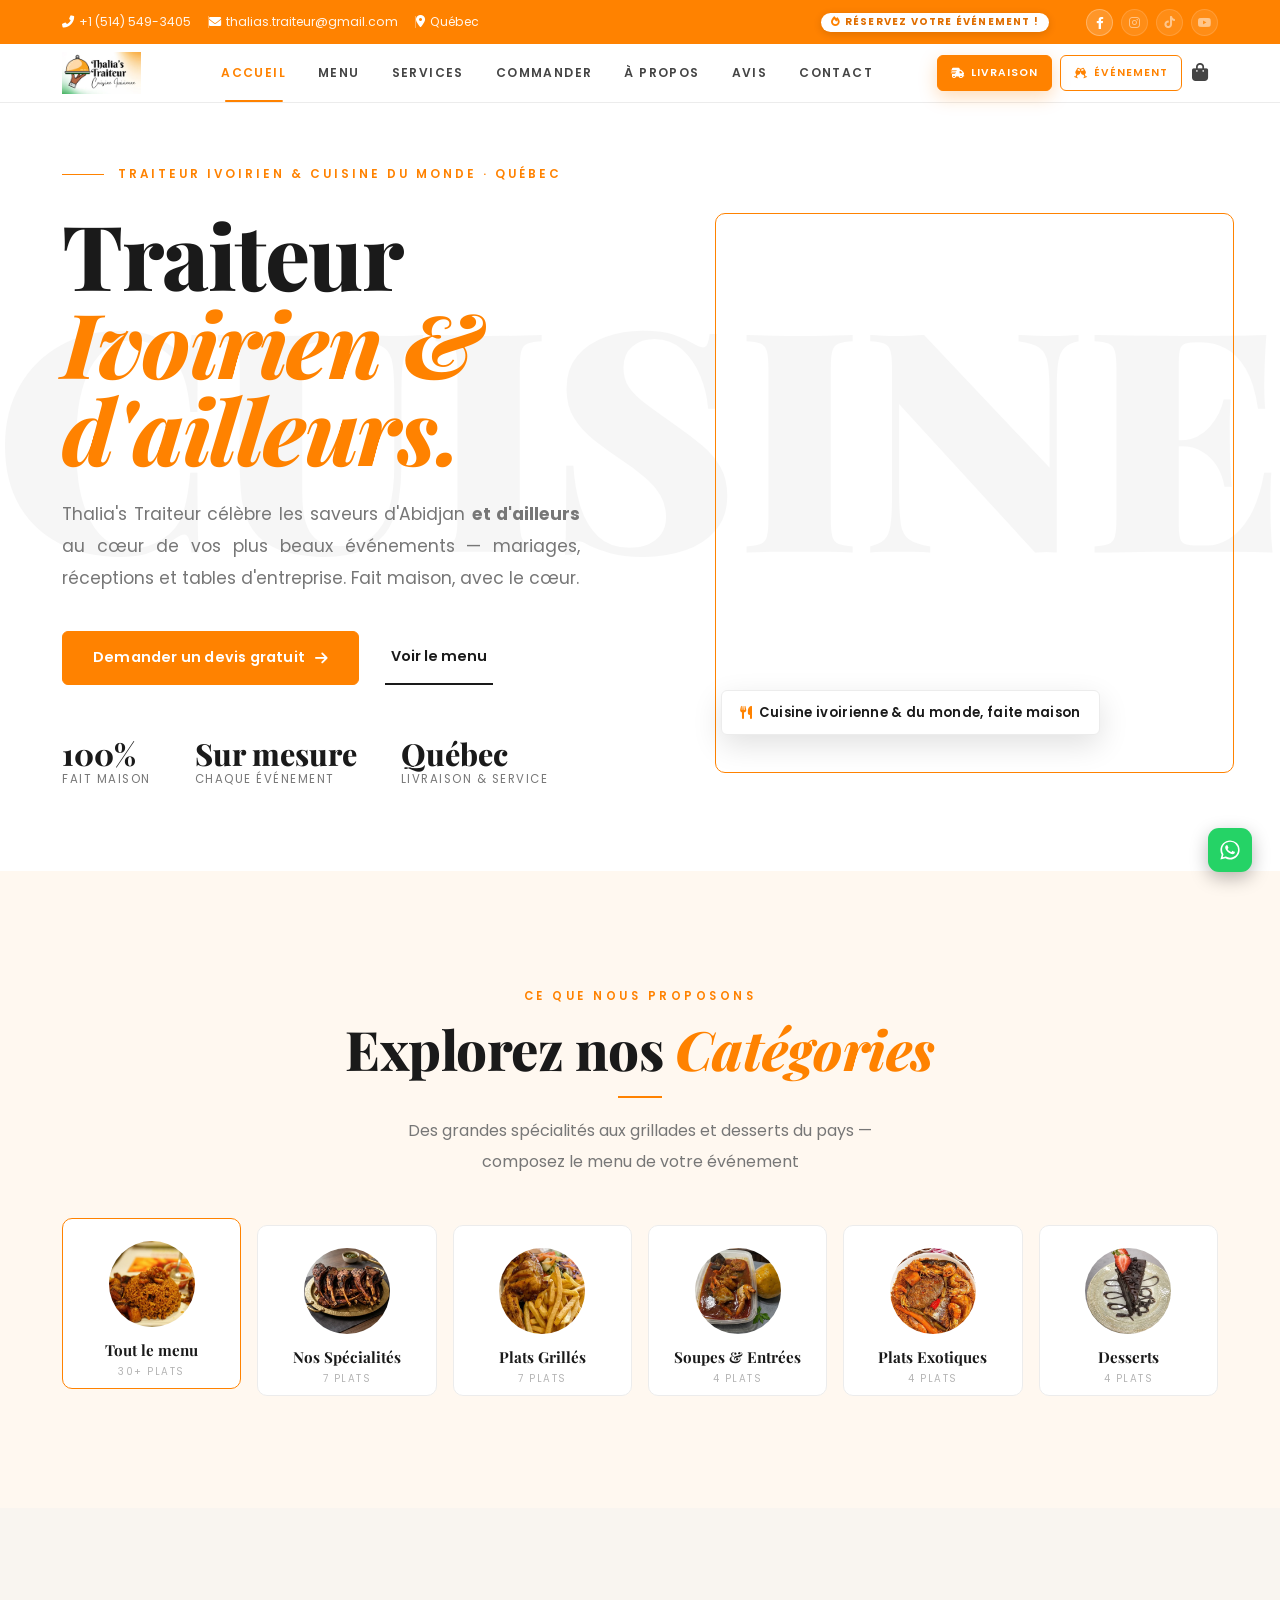
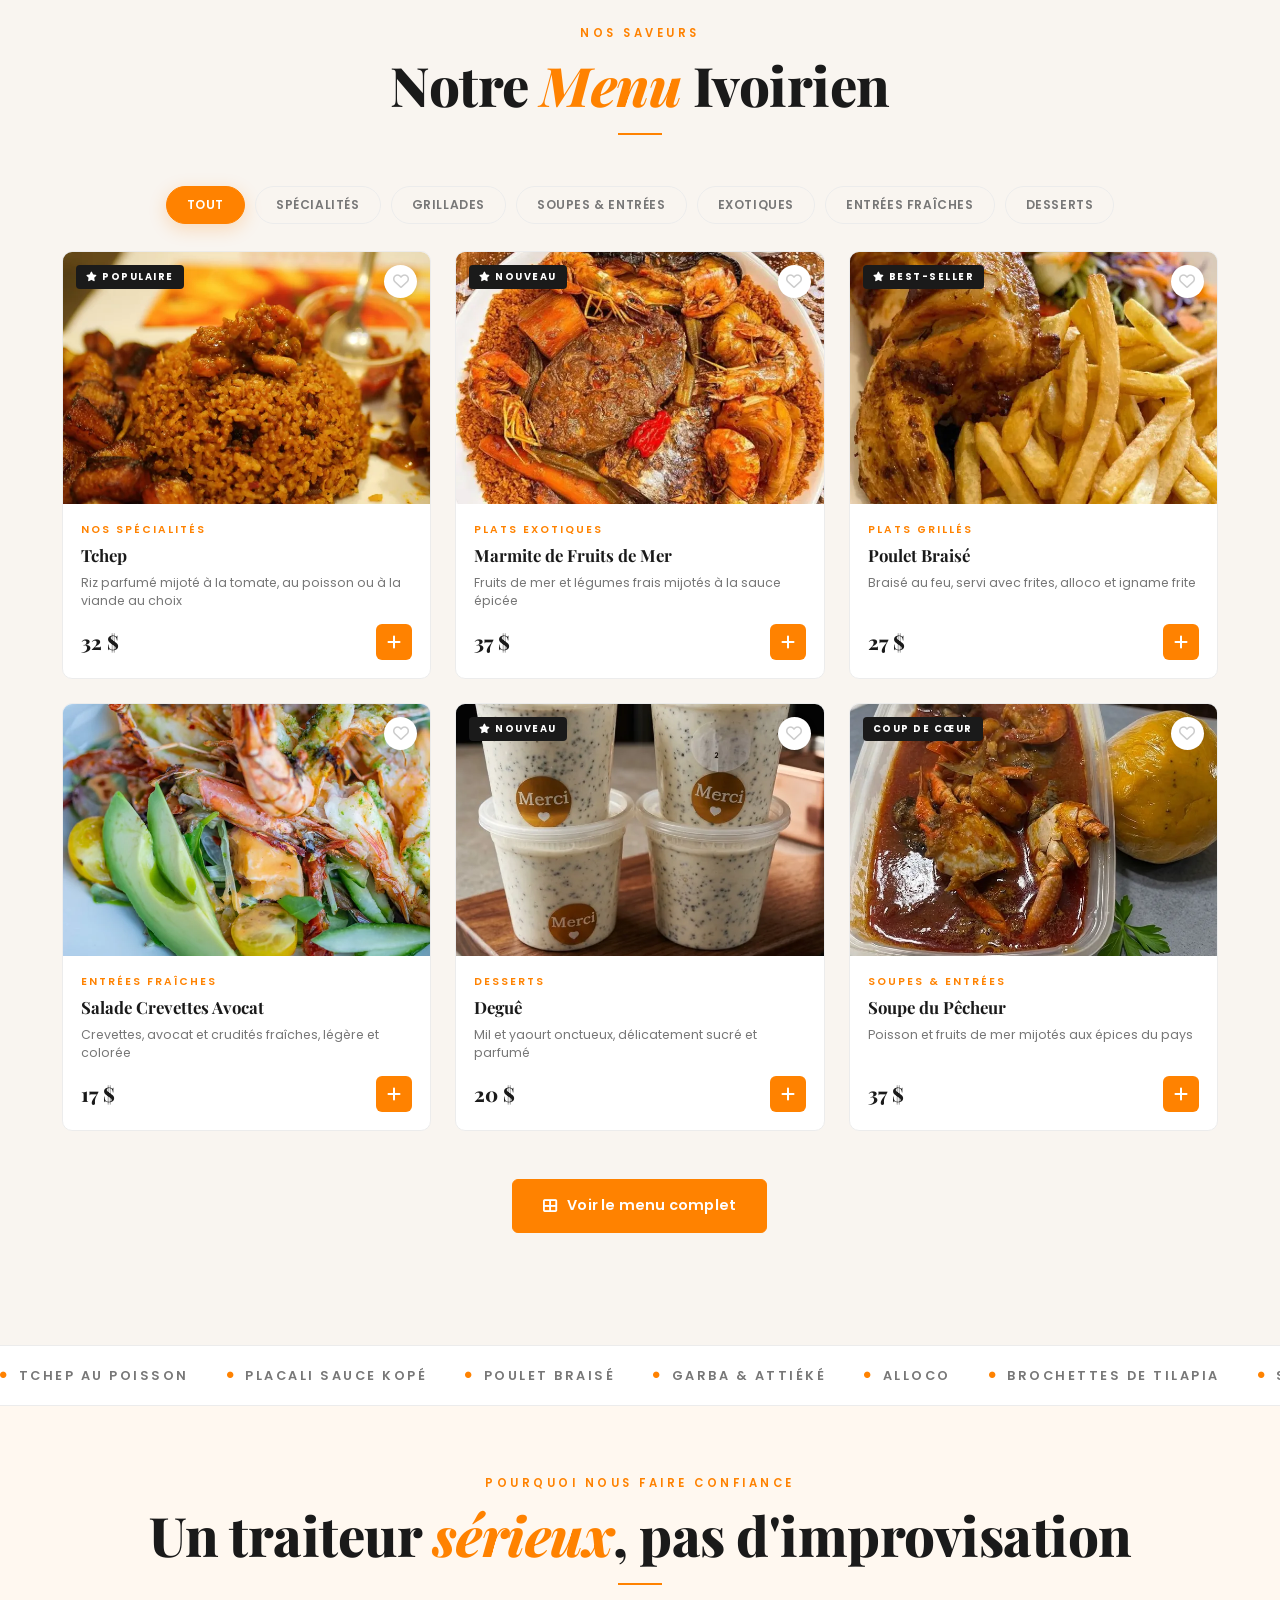
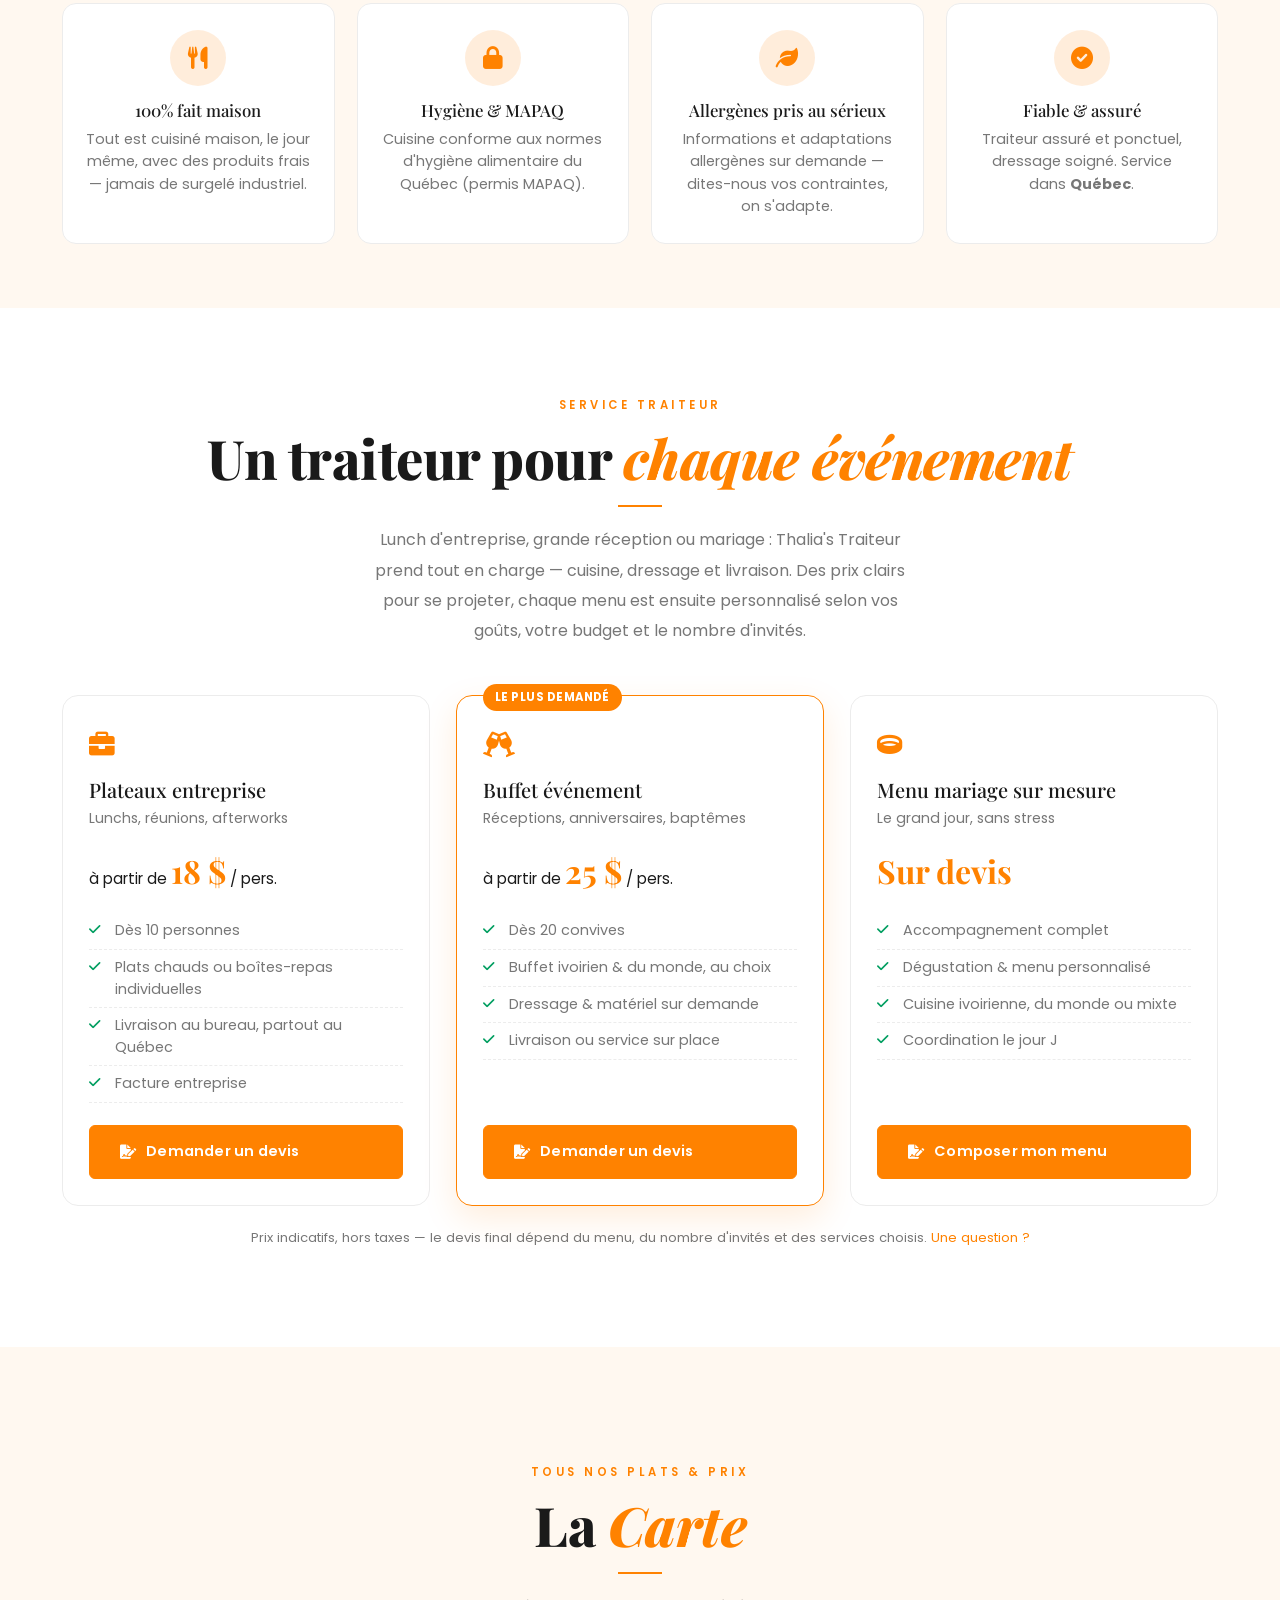
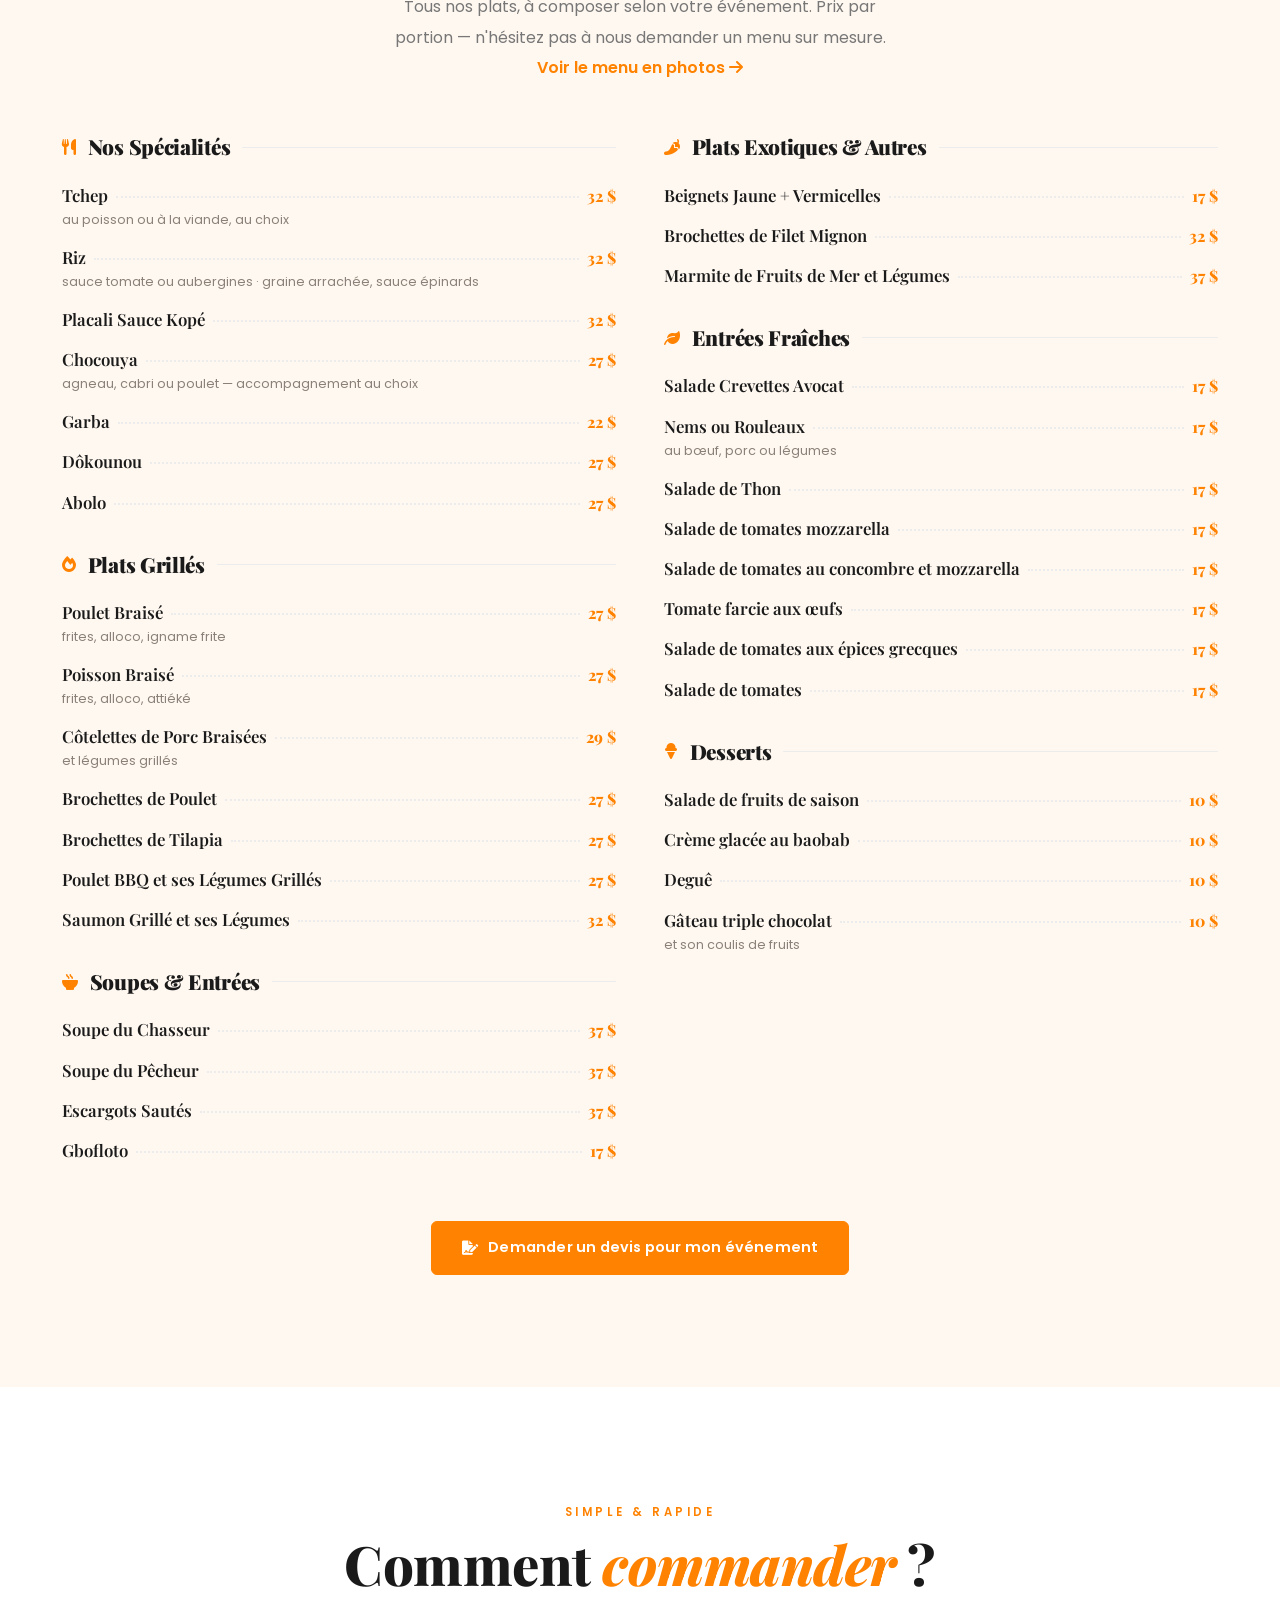
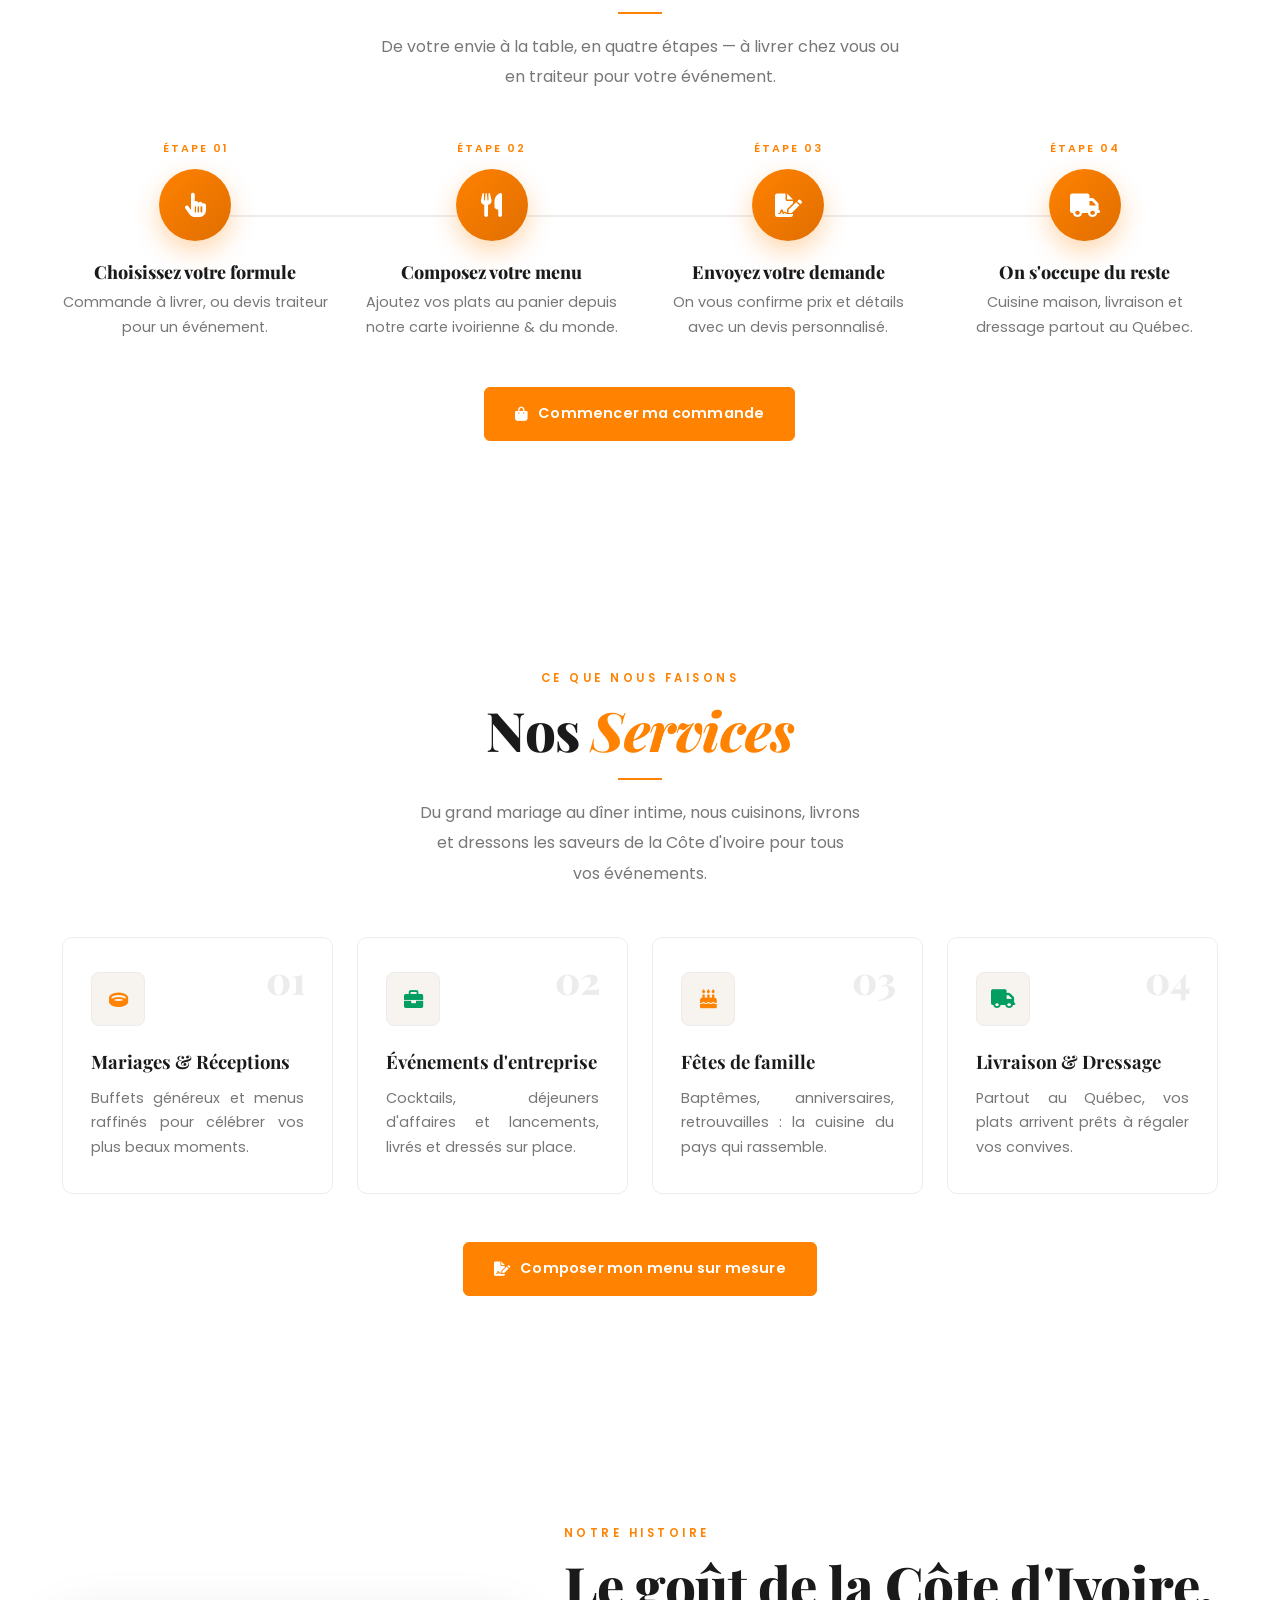
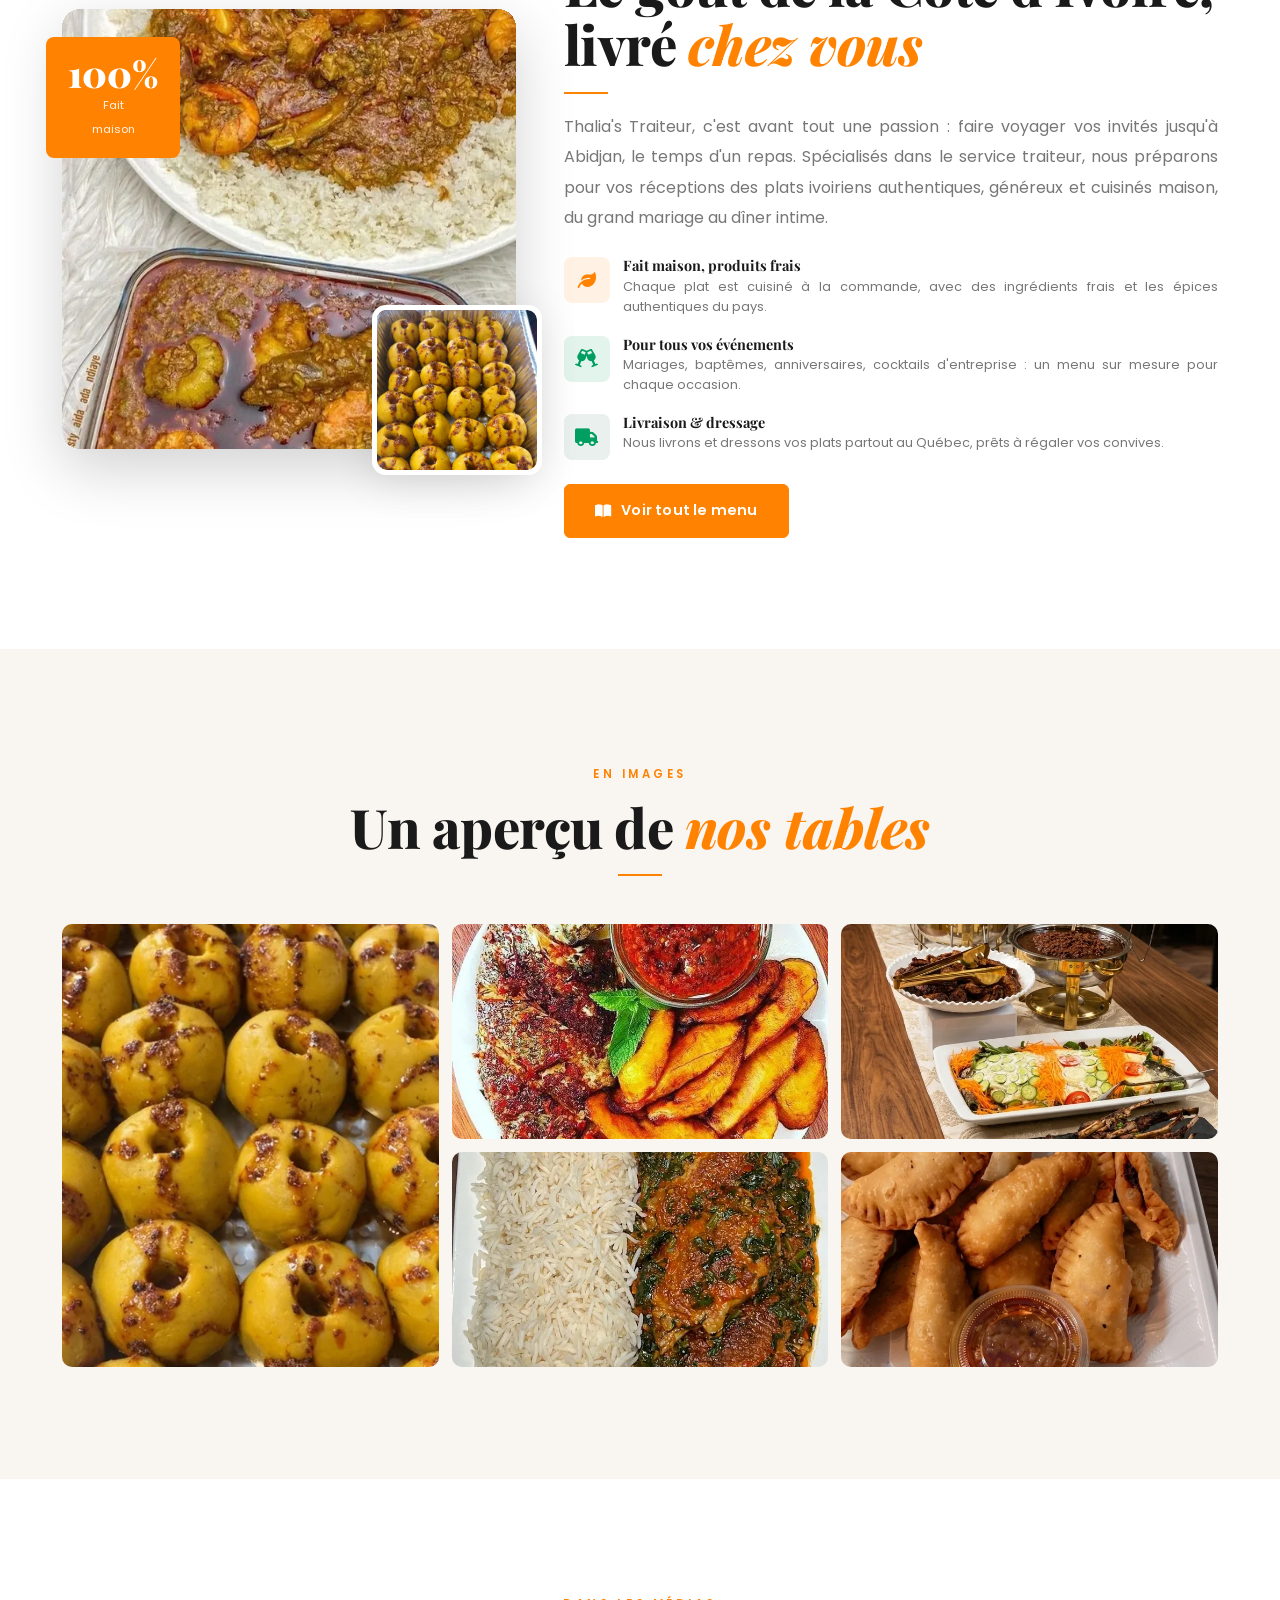
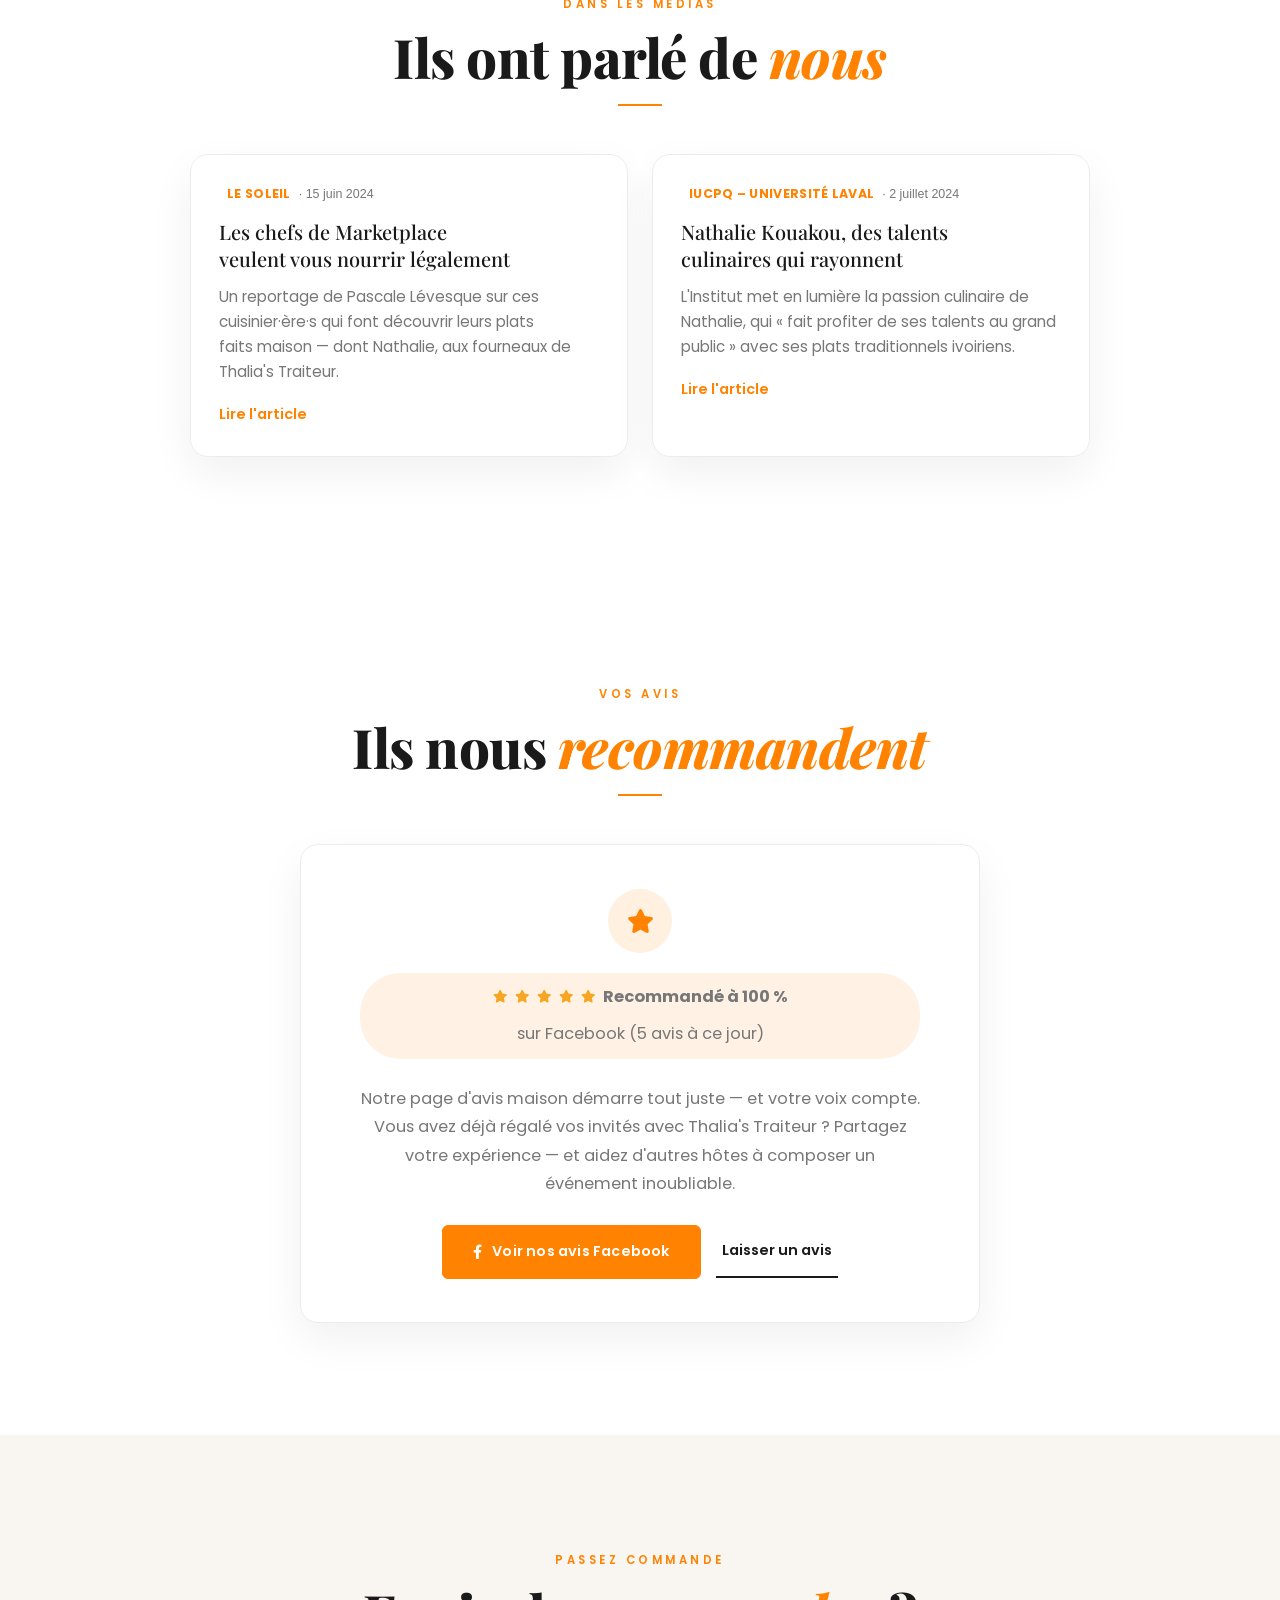
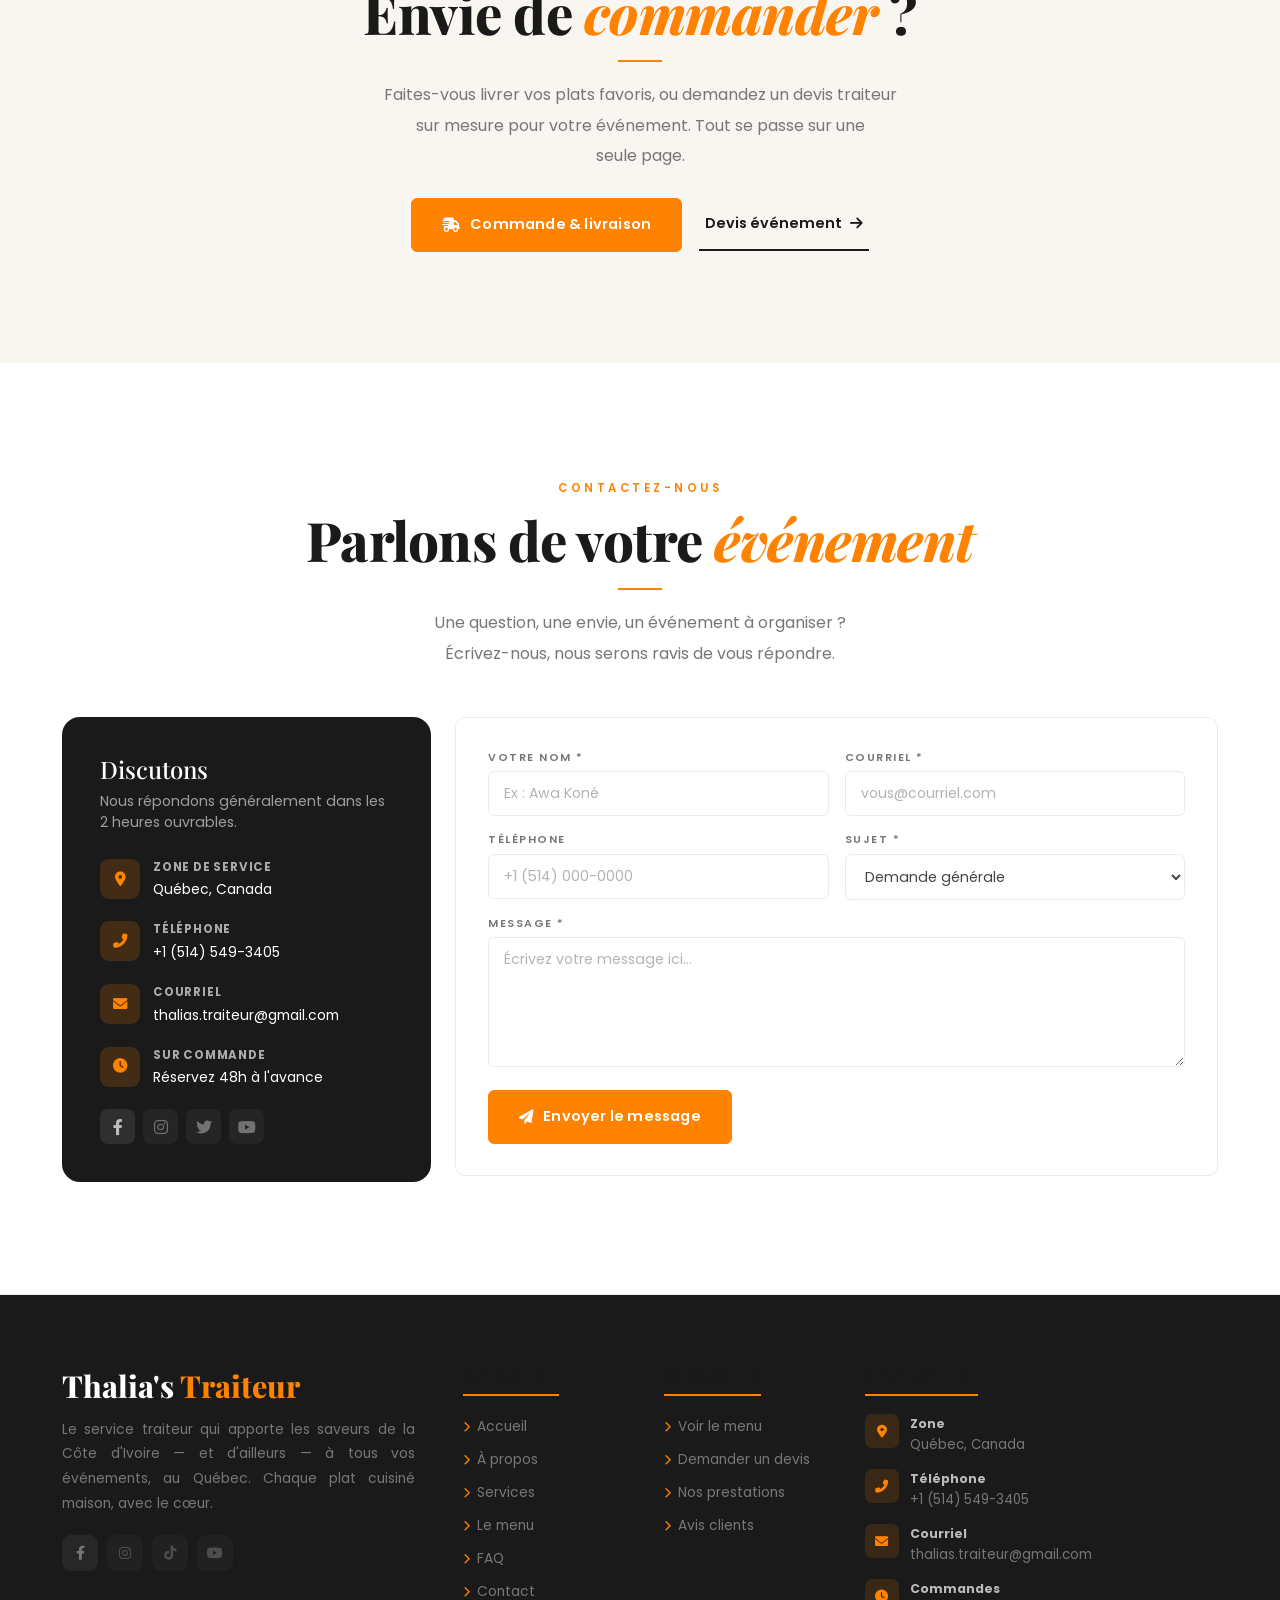
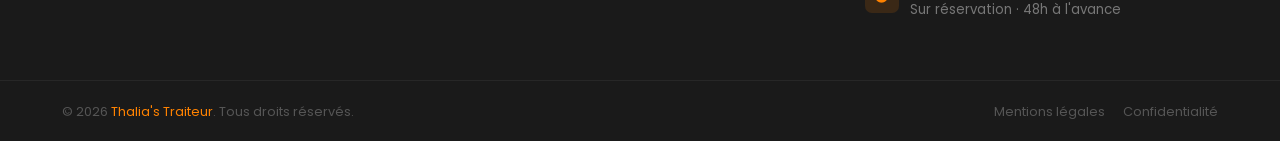
==== commit 658490ae: "Commande en livraison : date, heure et adresse facultatives ; dégué à 20 $ - Formulaire de livraison" ====
--- a/ThaliasTraiteur/index.html
+++ b/ThaliasTraiteur/index.html
@@ -416,7 +416,7 @@
             <!-- CARD 5: Deguê (Desserts) -->
             <div class="col-sm-6 col-lg-4 mwrap" data-c="desserts" data-aos="fade-up" data-aos-delay="80">
                <div class="mcard" data-img="img/dishes/degue.webp" data-title="Deguê" data-cat="Desserts"
-                  data-price="10 $" data-old="" data-rating="4.9" data-reviews="73" data-cal="1 pers." data-time="48h"
+                  data-price="20 $" data-old="" data-rating="4.9" data-reviews="73" data-cal="1 pers." data-time="48h"
                   data-desc="Dessert traditionnel à base de mil et de yaourt onctueux, délicatement sucré et parfumé. La touche gourmande qui clôt le repas en douceur."
                   data-tags="Sucré,Traditionnel,Onctueux">
                   <div class="mimg">
@@ -430,7 +430,7 @@
                      <div class="mdesc">Mil et yaourt onctueux, délicatement sucré et parfumé</div>
                      <div class="mfoot">
                         <div>
-                           <div class="mprice">10 $</div>
+                           <div class="mprice">20 $</div>
                            <div class="mstars"><i class="fas fa-star"></i> <span
                                  style="color:#bbb;font-size:.7rem;">(73)</span></div>
                         </div>
